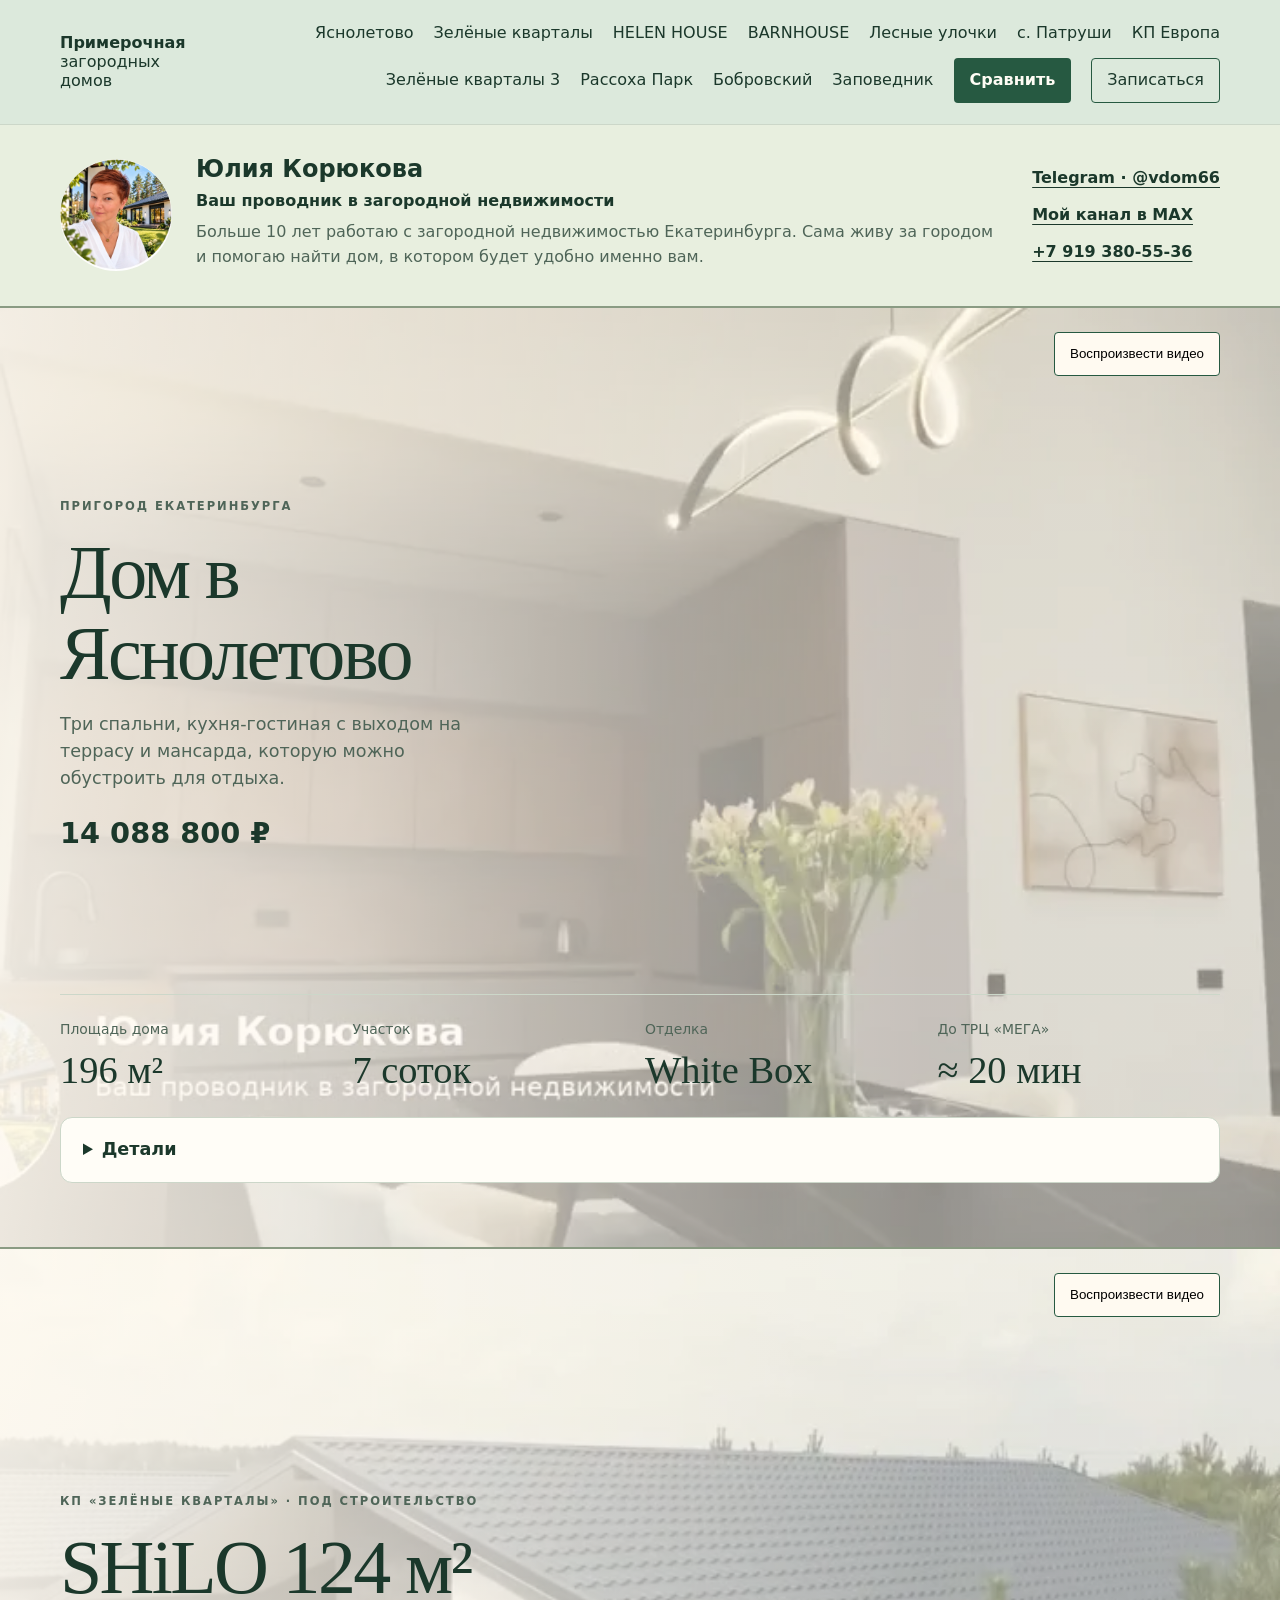
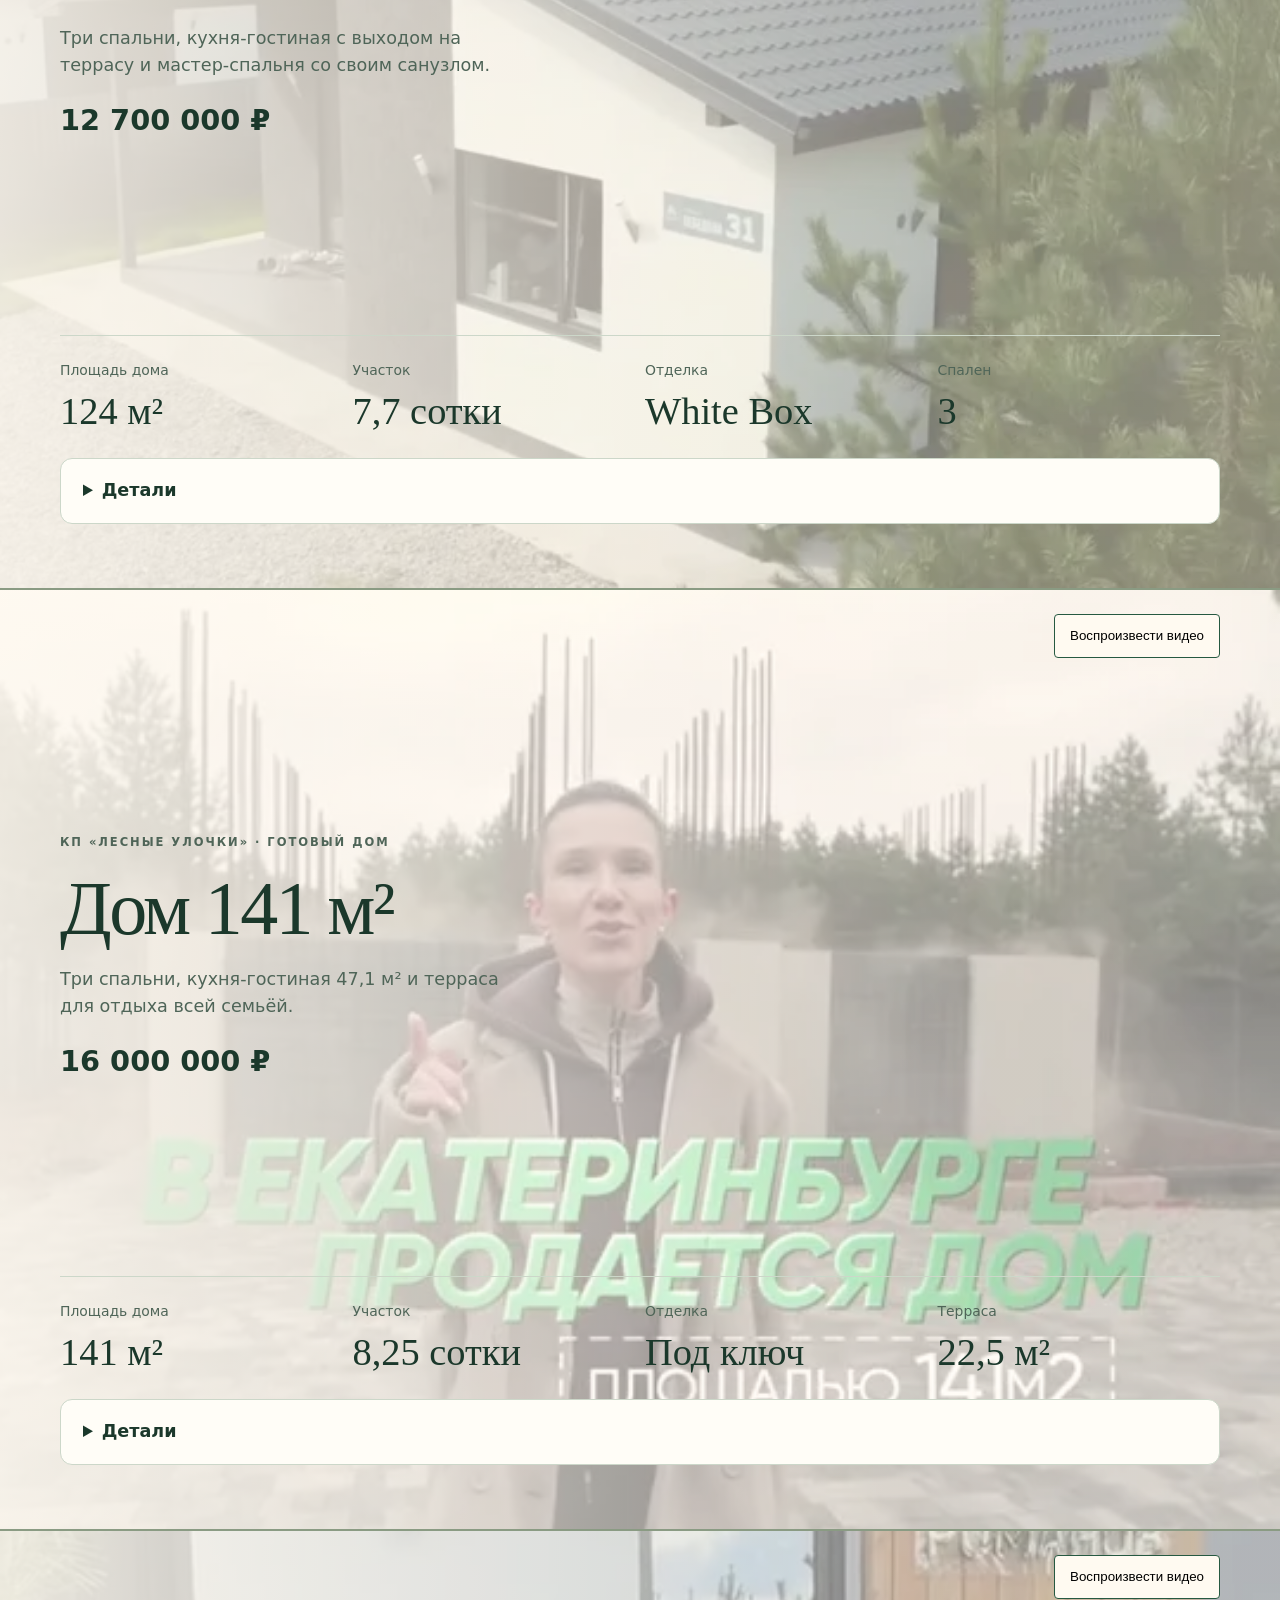
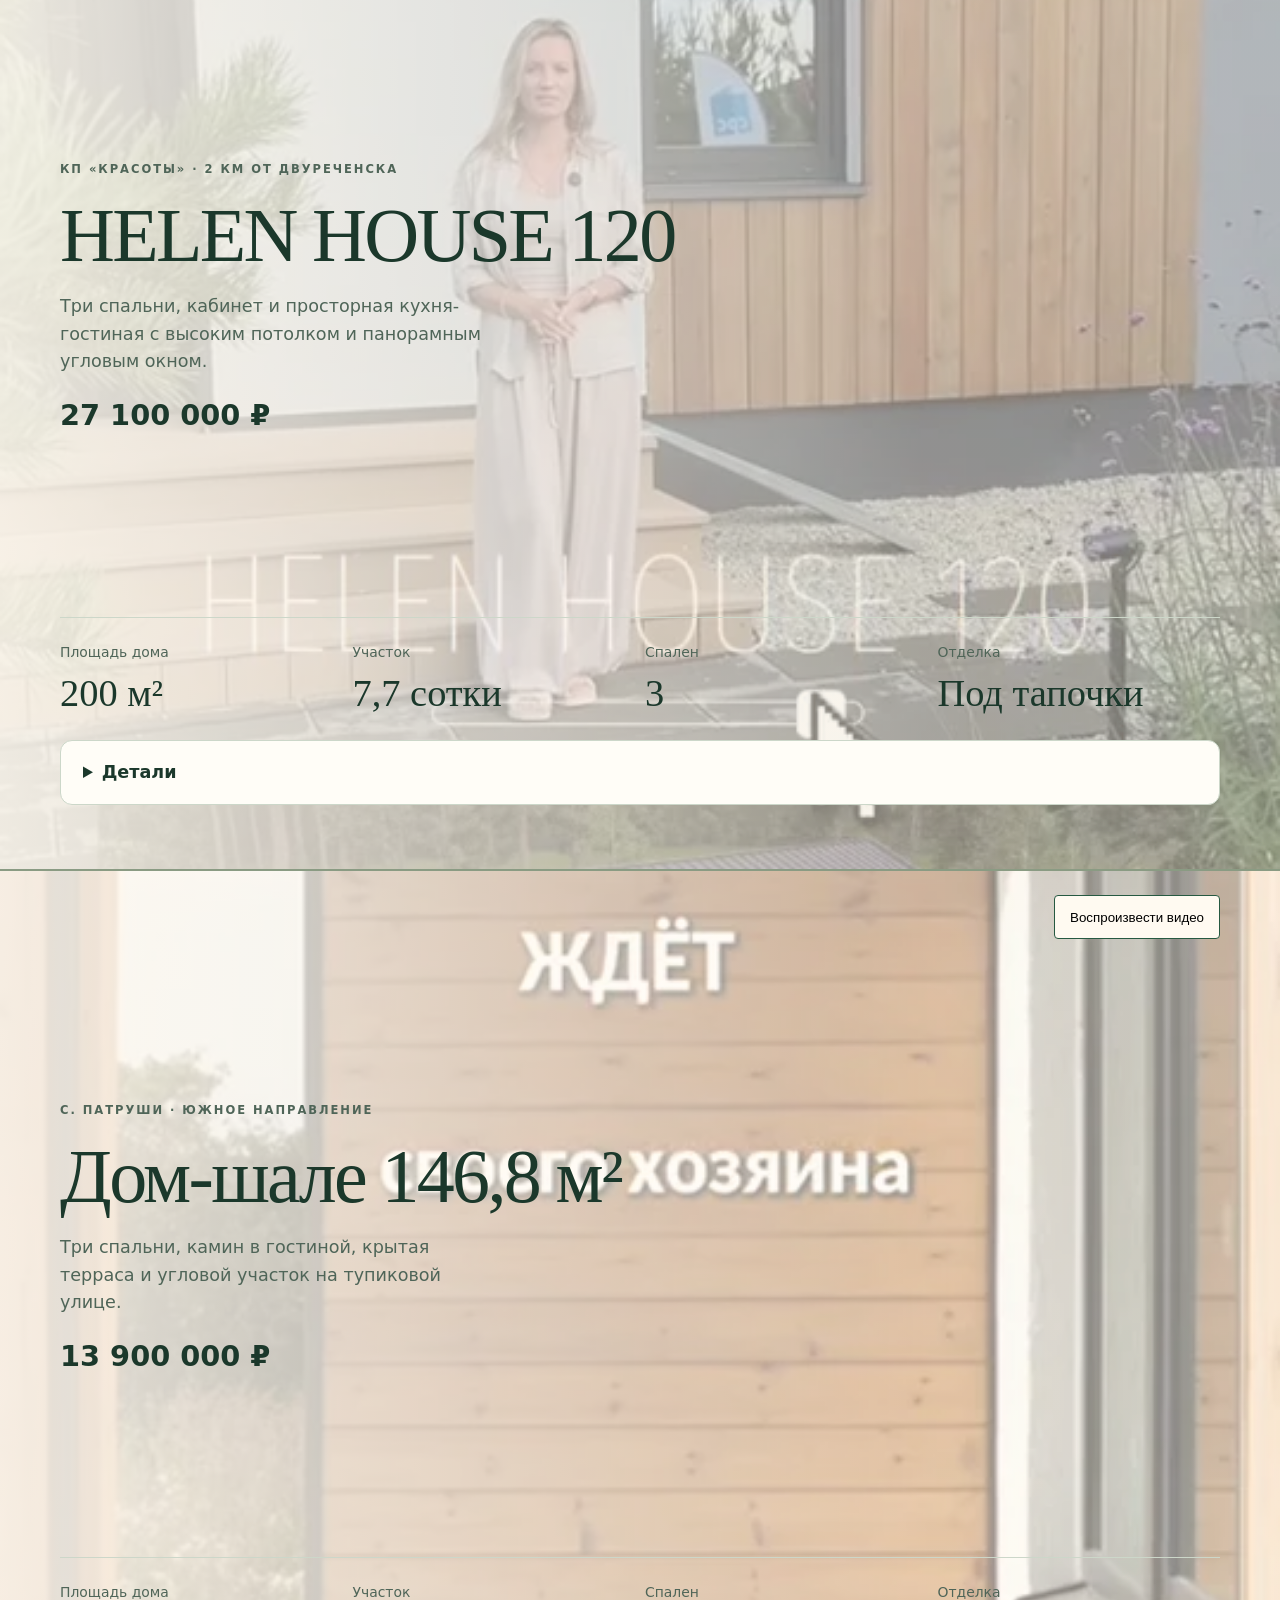
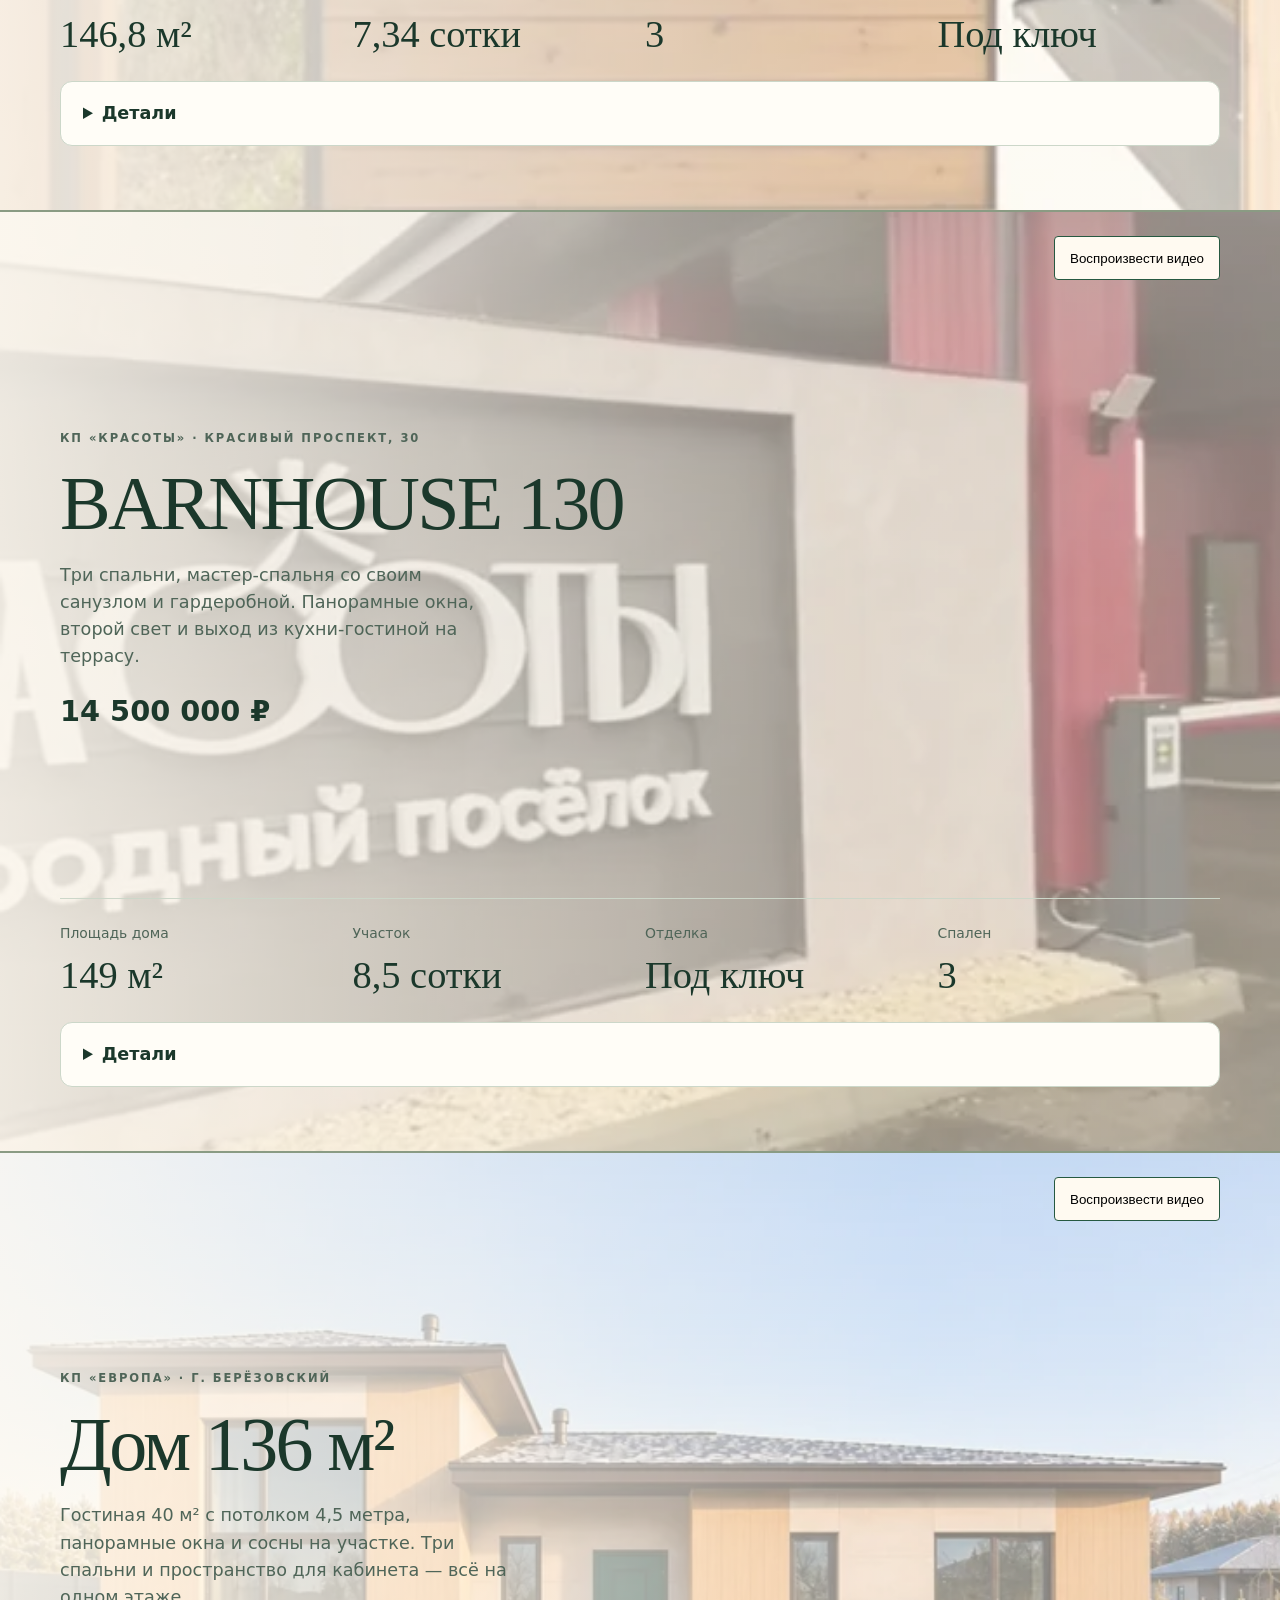
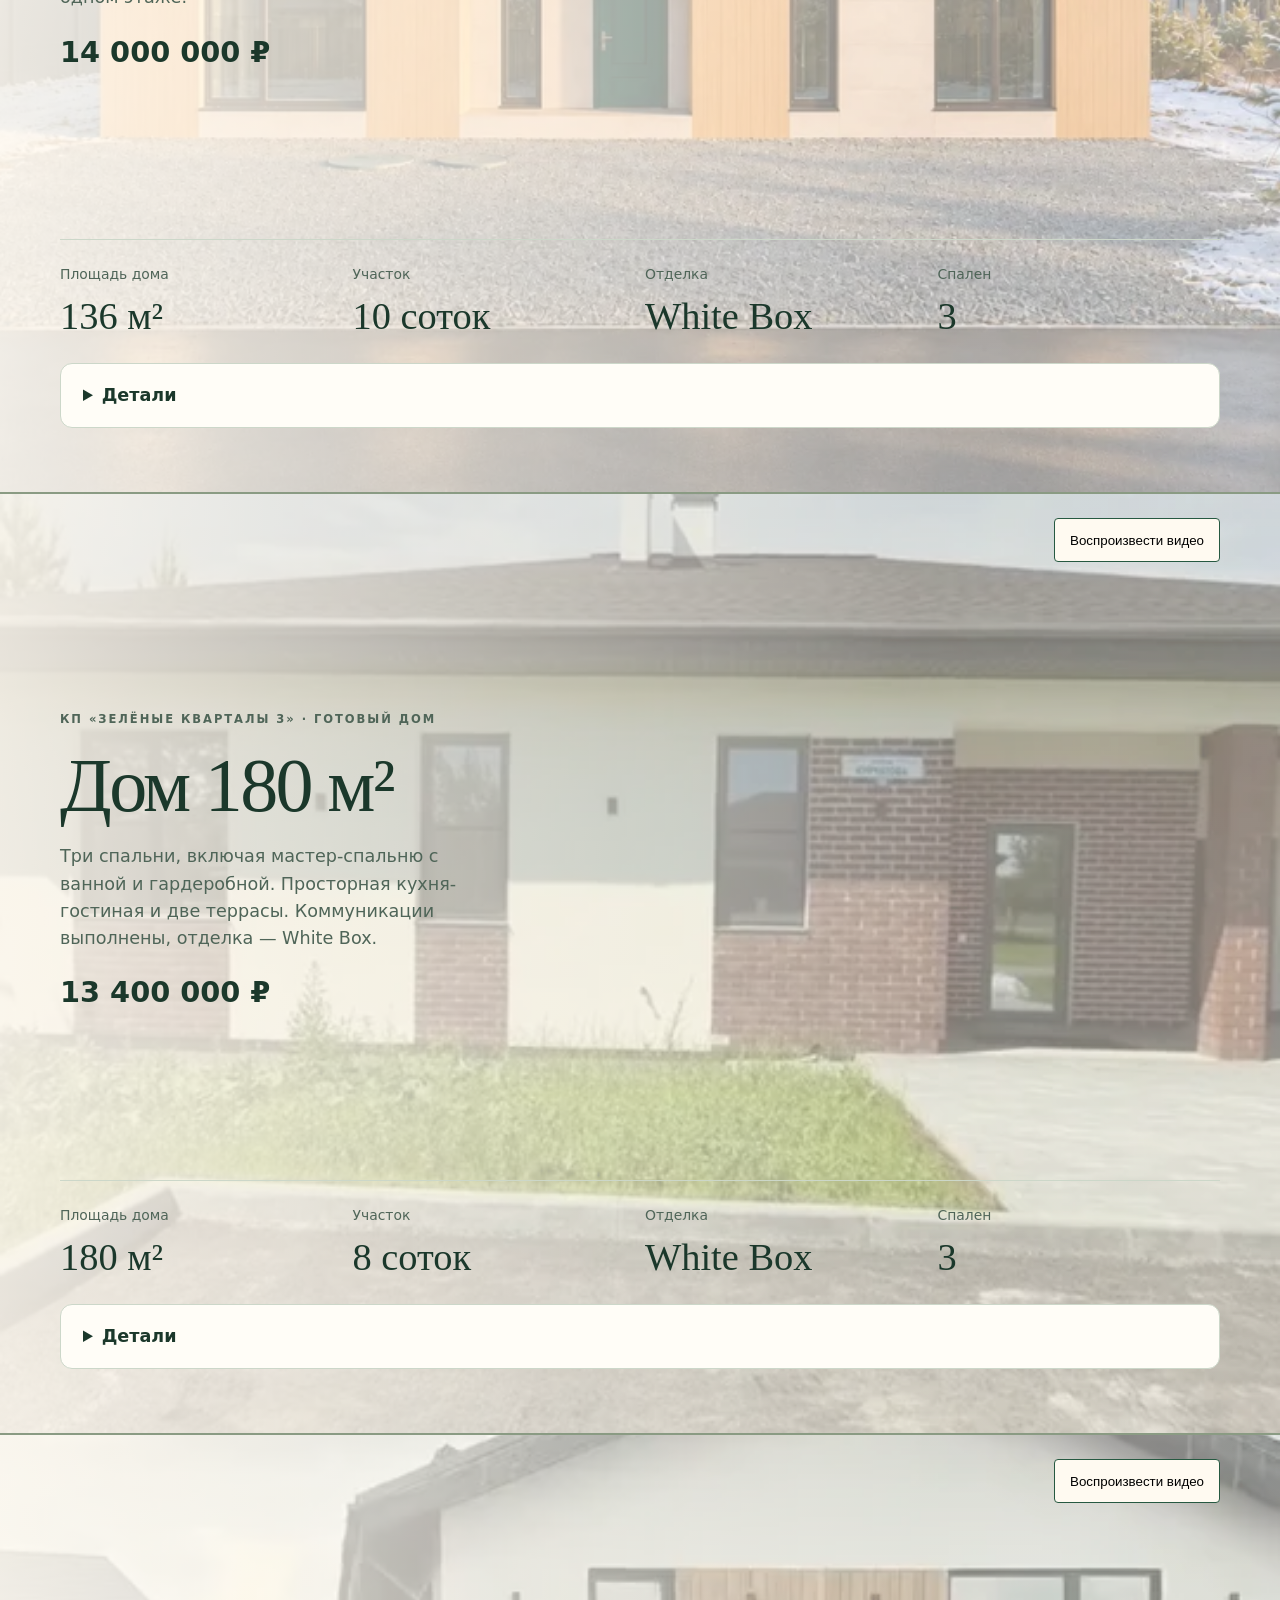
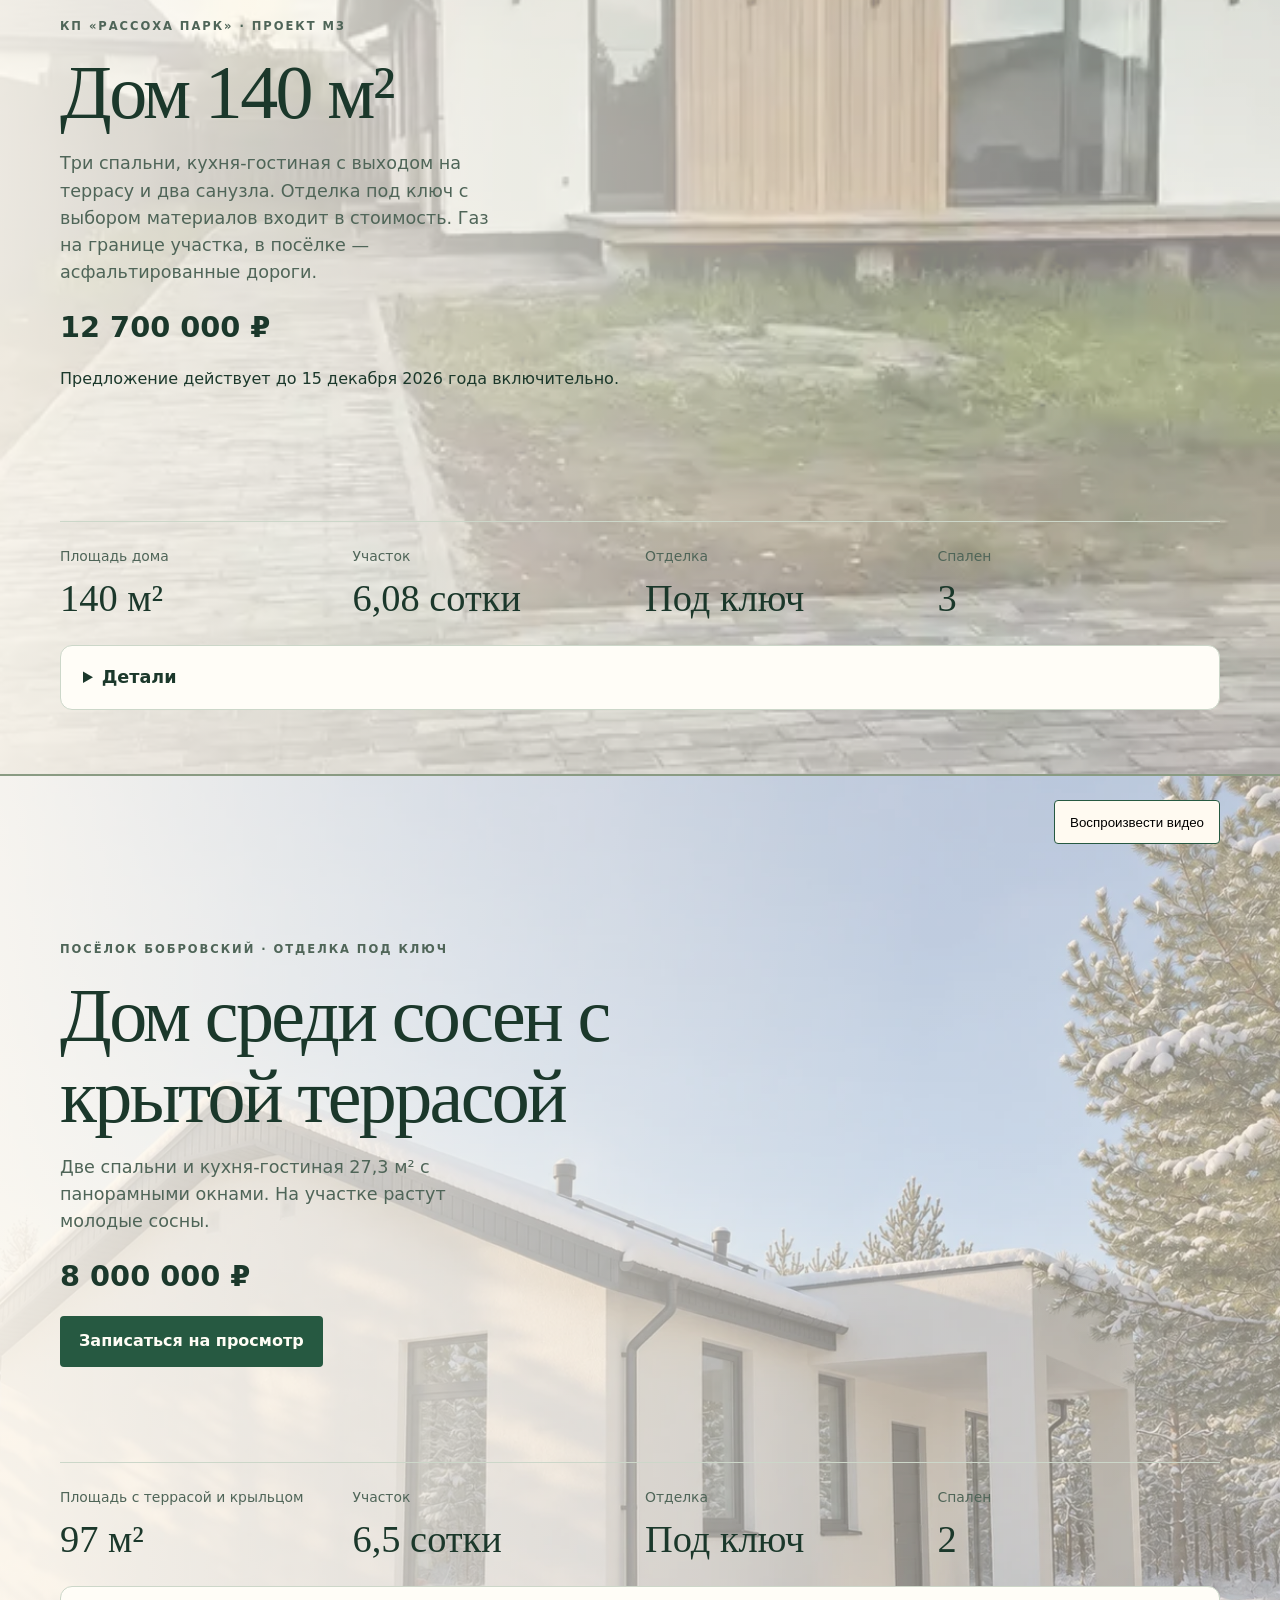
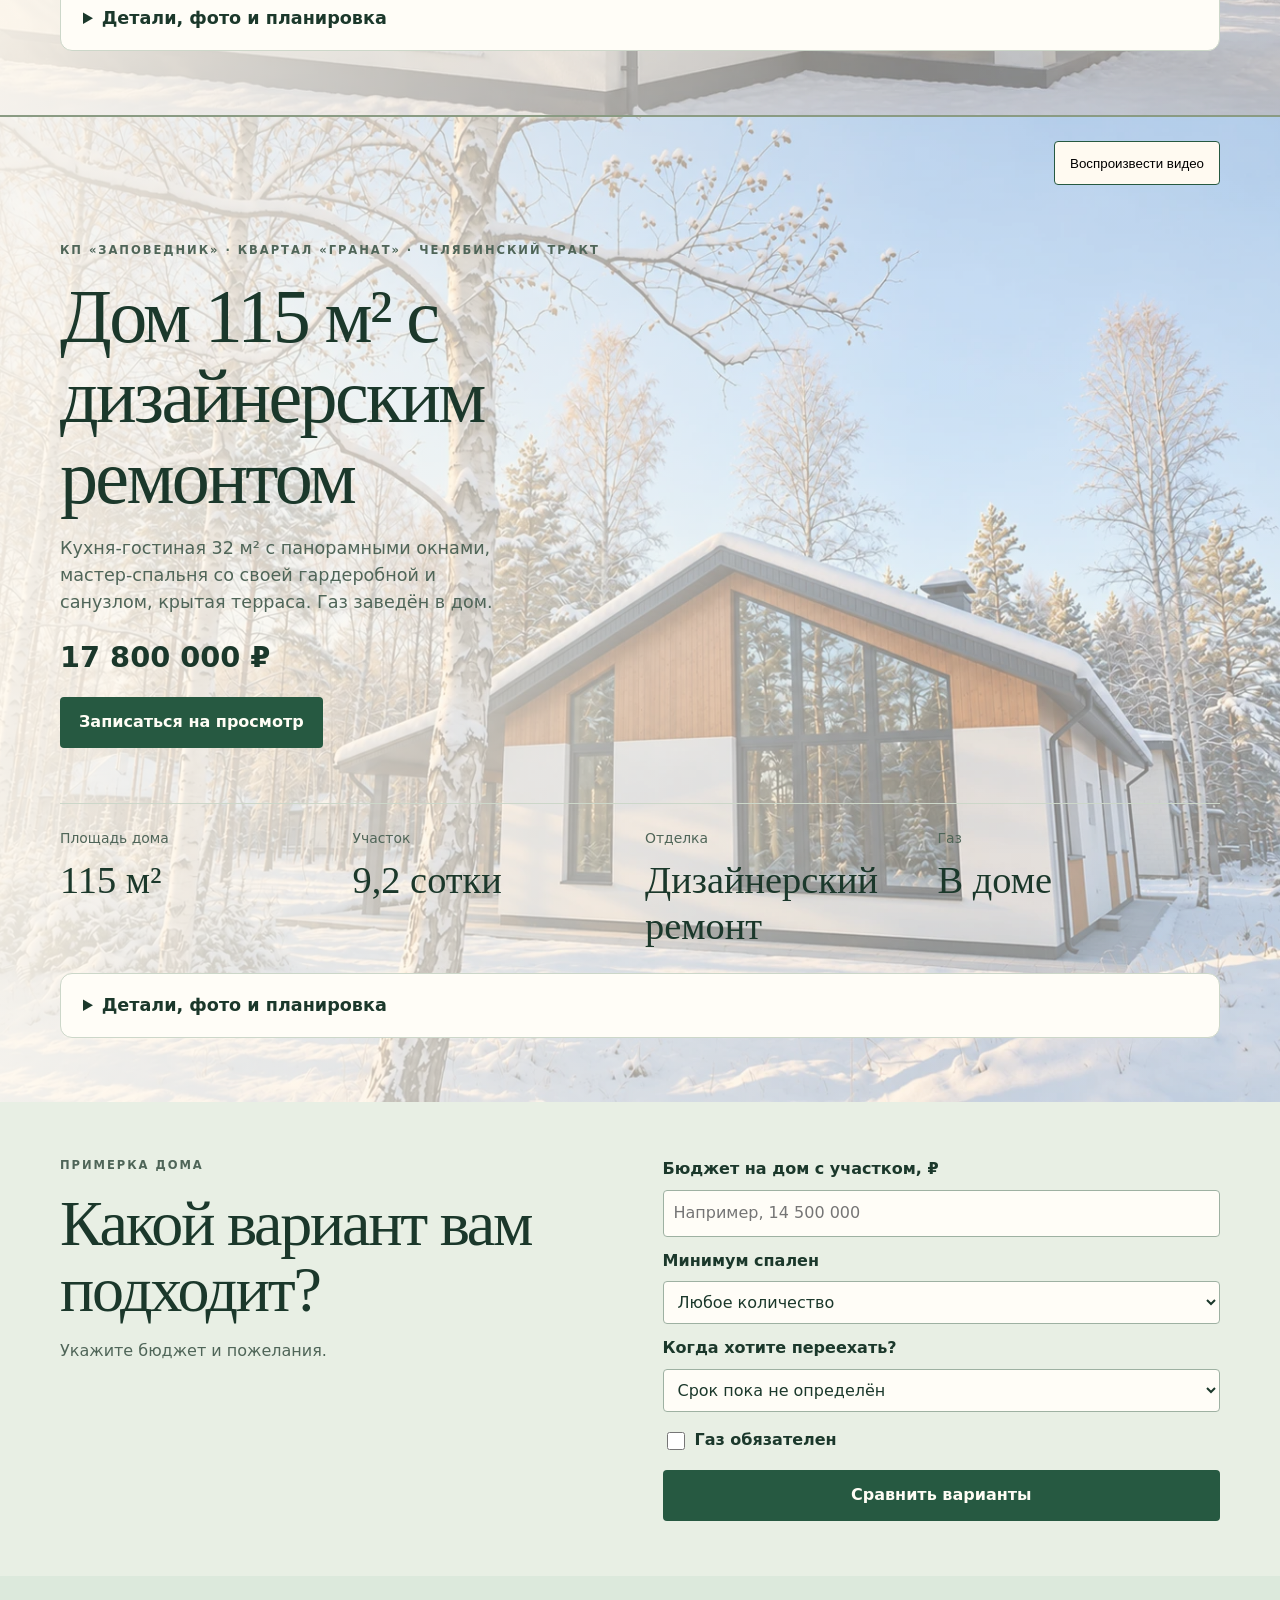
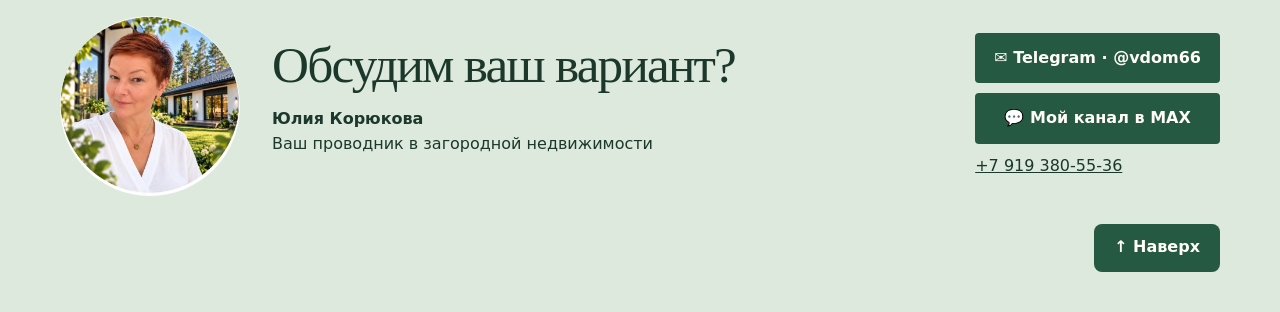
==== index.html @ 4da17479 "Add files via upload" ====
<!doctype html>
<html lang="ru"><head><meta charset="utf-8"><meta name="viewport" content="width=device-width, initial-scale=1"><title>Примерочная загородных домов — Екатеринбург</title><meta name="description" content="Готовые дома в Яснолетово и Лесных улочках, строительство SHiLO в Зелёных кварталах. Сравните варианты по вашим пожеланиям."><link rel="stylesheet" href="style.css?v=videofony"><script src="fit.js?v=rassoha" defer></script></head>
<body><header class="wrap" id="top"><a class="brand" href="#">Примерочная<br><span>загородных домов</span></a><nav aria-label="Разделы сайта"><a href="#title">Яснолетово</a><a href="#shilo">Зелёные кварталы</a><a href="#helen">HELEN HOUSE</a><a href="#barnhouse">BARNHOUSE</a><a href="#lesnye">Лесные улочки</a><a href="#polyana">с. Патруши</a><a href="#europa">КП Европа</a><a href="#green180">Зелёные кварталы 3</a><a href="#rassoha">Рассоха Парк</a><a href="#bobrovsky">Бобровский</a><a href="#granat">Заповедник</a><a class="button compare-link" href="#fit">Сравнить</a><a class="outline" href="#contact">Записаться</a></nav></header>
<main>
<div class="about-band"><section class="wrap about-yulia" aria-label="О Юлии Корюковой">
<img src="yulia-koryukova.webp" width="112" height="112" alt="Юлия Корюкова">
<div><h2>Юлия Корюкова</h2><p class="about-role">Ваш проводник в загородной недвижимости</p>
<p>Больше 10 лет работаю с загородной недвижимостью Екатеринбурга. Сама живу за городом и помогаю найти дом, в котором будет удобно именно вам.</p></div>
<div class="about-links"><a href="https://t.me/vdom66" target="_blank" rel="noopener">Telegram · @vdom66</a><a href="https://max.ru/se14350244_biz" target="_blank" rel="noopener">Мой канал в MAX</a><a href="tel:+79193805536">+7 919 380‑55‑36</a></div>
</section></div>
<section class="wrap property-card property-card-video" id="title">
<video class="property-background" id="title-background" muted loop playsinline preload="none" poster="title-video-poster.webp" data-src="tour.mp4" aria-hidden="true"></video>
<button type="button" class="outline property-video-toggle" aria-controls="title-background" hidden>Воспроизвести видео</button>
<div class="property-overview"><div class="property-copy">
<p class="eyebrow">Пригород Екатеринбурга</p><h1>Дом в<br>Яснолетово</h1>
<p class="lead">Три спальни, кухня-гостиная с выходом на террасу и мансарда, которую можно обустроить для отдыха.</p><p class="price">14 088 800 ₽</p>
</div></div>
<dl class="facts"><div><dt>Площадь дома</dt><dd>196 м²</dd></div><div><dt>Участок</dt><dd>7 соток</dd></div><div><dt>Отделка</dt><dd>White Box</dd></div><div><dt>До ТРЦ «МЕГА»</dt><dd>≈ 20 мин</dd></div></dl>
<details class="property-details"><summary>Детали</summary><div class="property-details-content">
<div class="intro"></div>
<figure><img src="house.webp" alt="Фасад дома с панорамными окнами и террасой"></figure>

<div class="village-copy"><p><strong>В этом доме хочется поднять глаза… и остаться.</strong></p>
<p><strong>Второй свет, панорамное остекление и ощущение простора,</strong> которое сложно передать фотографиями. Здесь гостиная становится сердцем дома — местом, где приятно собираться всей семьёй, встречать друзей и проводить вечера.</p>
<p><strong>Готовый дом в КП «Яснолетово» — направление Московского тракта,</strong> 20 минут до ТРЦ «МЕГА».</p>
<p>А ещё здесь есть <strong>мансарда 40 м².</strong> И это отдельная история!</p>
<p>Домашний кинотеатр? Игровая для детей? Мастерская или место для йоги? Представьте, что для любимого занятия у вас наконец появилась целая комната.</p>
<p><strong>Что ещё предусмотрено для вашей семьи:</strong><br>
<strong>196 м² — площадь дома,</strong> участок <strong>7 соток.</strong><br>
<strong>Дом готов в отделке White Box, под чистовую.</strong></p>
<p>В посёлке — охраняемая территория, асфальтированный подъезд, детская площадка и зоны отдыха.</p>
<p><strong>Стоимость — 14 088 800 ₽.</strong></p>
<p>Мне нравятся дома, в которых есть своя особенность. Здесь это сочетание <strong>света, объёма и пространства для увлечений.</strong></p></div><div class="village-media"><img class="village-image" src="village.webp" loading="lazy" alt="Детская площадка в коттеджном посёлке Яснолетово"></div><div class="section-heading"><p>На первом этаже три спальни, два санузла и котельная. На мансарде — отдельная комната 40 м².</p></div><a class="plan" href="plan.webp" target="_blank" rel="noopener"><img src="plan.webp" loading="lazy" alt="План первого этажа и мансарды с размерами помещений"><span>Открыть планировку ↗</span></a></div></details>
</section>
<section class="wrap property-card property-card-video" id="shilo">
<video class="property-background" id="shilo-background" muted loop playsinline preload="none" poster="shilo-video-poster.webp" data-src="shilo-tour.mp4" aria-hidden="true"></video>
<button type="button" class="outline property-video-toggle" aria-controls="shilo-background" hidden>Воспроизвести видео</button>
<div class="property-overview"><div class="property-copy">
<p class="eyebrow">КП «Зелёные кварталы» · Под строительство</p><h2>SHiLO 124 м²</h2>
<p class="lead">Три спальни, кухня-гостиная с выходом на террасу и мастер-спальня со своим санузлом.</p><p class="price" id="shilo-price">12 700 000 ₽</p>
</div></div>
<dl class="facts"><div><dt>Площадь дома</dt><dd>124 м²</dd></div><div><dt>Участок</dt><dd>7,7 сотки</dd></div><div><dt>Отделка</dt><dd>White Box</dd></div><div><dt>Спален</dt><dd>3</dd></div></dl>
<details class="property-details"><summary>Детали</summary><div class="property-details-content">
<div class="offer">
<div><p>Одноэтажный дом в комплектации White Box. Три спальни, включая мастер-спальню со своим санузлом, кухня-гостиная 36,3 м² и терраса 18 м².</p>
<p id="promo-status"><s>13 800 000 ₽</s> · Выгода <strong>1 100 000 ₽</strong> до 31 декабря 2026 года.</p>
<p>Расчёт за дом с участком 7,7 сотки. Участки по ул. Тимирязева, 9, 11, 13, 14, 15 и 16. Средняя стоимость участка — 3 300 000 ₽.</p>
<a class="button" href="https://t.me/vdom66?text=Здравствуйте%2C%20Юлия!%20Хочу%20уточнить%20условия%20строительства%20SHiLO%20124.">Уточнить условия в Telegram ↗</a>
</div><figure><img src="front.webp" loading="lazy" alt="Фасад дома SHiLO 124 с крытым крыльцом"></figure>
</div>
<div class="offer details">
<div id="promo-terms"><h3>Как воспользоваться акцией</h3><ol>
<li>До 31 декабря заключите основной договор и внесите первый транш. Землю оформляют на покупателя при сделке.</li>
<li>Если сделка планируется на следующий год, можно до 31 декабря заключить авансовый договор и внести 1 500 000 ₽. Аванс фиксирует стоимость строительства и позволяет закупить материалы.</li>
</ol><p>При авансе цена участка подлежит уточнению на дату сделки. При изменении цены земли итоговая стоимость дома с участком может измениться.</p><p>Цены указаны на момент публикации.</p></div>
<a class="plan" href="layout.webp" target="_blank" rel="noopener"><img src="layout.webp" loading="lazy" alt="План SHiLO 124 с тремя спальнями, двумя санузлами и террасой"><span>Открыть планировку SHiLO ↗</span></a>
</div>
<h3>Фасад и интерьер</h3>
<div class="gallery">
<a href="terrace.webp" target="_blank" rel="noopener"><img src="terrace.webp" loading="lazy" alt="Фасад со стороны террасы"></a>
<a href="terrace-detail.webp" target="_blank" rel="noopener"><img src="terrace-detail.webp" loading="lazy" alt="Терраса и выход из кухни-гостиной"></a>
<a href="side.webp" target="_blank" rel="noopener"><img src="side.webp" loading="lazy" alt="Боковой фасад с высокими окнами"></a>
<a href="interior.webp" target="_blank" rel="noopener"><img src="interior.webp" loading="lazy" alt="Кухня-гостиная с чистовой отделкой и мебелью"></a>
</div>
</div></details>
</section>
<section class="wrap property-card property-card-video" id="lesnye">
<video class="property-background" id="lesnye-background" muted loop playsinline preload="none" poster="lesnye-video-poster.webp" data-src="lesnye-tour.mp4" aria-hidden="true"></video>
<button type="button" class="outline property-video-toggle" aria-controls="lesnye-background" hidden>Воспроизвести видео</button>
<div class="property-overview"><div class="property-copy">
<p class="eyebrow">КП «Лесные улочки» · Готовый дом</p><h2>Дом 141 м²</h2>
<p class="lead">Три спальни, кухня-гостиная 47,1 м² и терраса для отдыха всей семьёй.</p><p class="price">16 000 000 ₽</p>
</div></div>
<dl class="facts"><div><dt>Площадь дома</dt><dd>141 м²</dd></div><div><dt>Участок</dt><dd>8,25 сотки</dd></div><div><dt>Отделка</dt><dd>Под ключ</dd></div><div><dt>Терраса</dt><dd>22,5 м²</dd></div></dl>
<details class="property-details"><summary>Детали</summary><div class="property-details-content">
<div class="offer">
<div>
<p>Участок — 8,25 сотки. Три спальни, включая мастер-спальню со своим санузлом. Кухня-гостиная 47,1 м² с выходом на террасу 22,5 м².</p>
<p>Отделка под ключ входит в стоимость. Окончательная цена. Оплата наличными или в ипотеку.</p>
<div id="lesnye-offer"><p>При сделке до 30 ноября 2026 года ремонт планируем завершить до 15 декабря. Можно запланировать переезд к Новому году.</p>
</div>
<p><a class="button" href="https://t.me/vdom66?text=Здравствуйте%2C%20Юлия!%20Хочу%20посмотреть%20дом%20в%20Лесных%20улочках.">Записаться на просмотр ↗</a></p></div>
<figure><img src="lesnye-front.webp" loading="lazy" alt="Главный фасад дома в Лесных улочках"></figure>
</div>
<div class="offer details">
<a class="plan" href="lesnye-plan.webp" target="_blank" rel="noopener"><img src="lesnye-plan.webp" loading="lazy" alt="Планировка с тремя спальнями, двумя санузлами, кухней-гостиной и террасой"><span>Открыть планировку ↗</span></a>
<div class="lesnye-video"><h3>Видеообзор дома</h3></div>
</div>
<h3>Терраса и фасад</h3>
<div class="gallery">
<a href="lesnye-terrace.webp" target="_blank" rel="noopener"><img src="lesnye-terrace.webp" loading="lazy" alt="Панорамное остекление со стороны террасы"></a>
<a href="lesnye-side.webp" target="_blank" rel="noopener"><img src="lesnye-side.webp" loading="lazy" alt="Вид на террасу и боковой фасад"></a>
</div>
</div></details>
</section>
<section class="wrap property-card property-card-video" id="helen">
<video class="property-background" id="helen-background" muted loop playsinline preload="none" poster="helen-video-poster.webp" data-src="helen-tour.mp4" aria-hidden="true"></video>
<button type="button" class="outline property-video-toggle" aria-controls="helen-background" hidden>Воспроизвести видео</button>
<div class="property-overview"><div class="property-copy">
<p class="eyebrow">КП «КраСоты» · 2 км от Двуреченска</p><h2>HELEN HOUSE 120</h2>
<p class="lead">Три спальни, кабинет и просторная кухня-гостиная с высоким потолком и панорамным угловым окном.</p><p class="price">27 100 000 ₽</p>
</div></div>
<dl class="facts"><div><dt>Площадь дома</dt><dd>200 м²</dd></div><div><dt>Участок</dt><dd>7,7 сотки</dd></div><div><dt>Спален</dt><dd>3</dd></div><div><dt>Отделка</dt><dd>Под тапочки</dd></div></dl>
<details class="property-details"><summary>Детали</summary><div class="property-details-content">
<div class="offer">
<div>
<p class="lead">Высокий потолок, свет из мансардных окон и панорамное угловое остекление. Дом, в котором архитектуру дополняют продуманная инженерия и благоустроенный участок.</p>
<p>Отделка «под тапочки». Одноэтажный дом площадью 200 м² на участке 7,7 сотки. Три спальни, кабинет, два санузла и просторная кухня-гостиная с кладовой. Терраса — 80 м².</p>

<a class="button" href="https://t.me/vdom66?text=Здравствуйте%2C%20Юлия!%20Интересует%20HELEN%20HOUSE%20120%20в%20КП%20КраСоты.">Записаться на просмотр</a></div>
<div class="helen-video"><h3>Видеообзор дома</h3></div>
</div>
<div class="helen-photos"><a href="helen-terrace.webp" target="_blank" rel="noopener"><img src="helen-terrace.webp" loading="lazy" alt="Терраса со стеклянным навесом"></a><a href="helen-living.webp" target="_blank" rel="noopener"><img src="helen-living.webp" loading="lazy" alt="Гостиная с высоким потолком"></a><a href="helen-dining.webp" target="_blank" rel="noopener"><img src="helen-dining.webp" loading="lazy" alt="Обеденная зона у углового окна"></a><a href="helen-kitchen.webp" target="_blank" rel="noopener"><img src="helen-kitchen.webp" loading="lazy" alt="Кухня с мансардными окнами"></a><a href="helen-engineering.webp" target="_blank" rel="noopener"><img src="helen-engineering.webp" loading="lazy" alt="Инженерное оборудование"></a><a href="helen-smart.webp" target="_blank" rel="noopener"><img src="helen-smart.webp" loading="lazy" alt="Управление микроклиматом"></a></div>
<details class="helen-details"><summary>10 деталей, которые стоит увидеть поближе</summary>
<div class="helen-features"><div><h3>Панорамное угловое окно</h3><p>Открывает вид на природу и наполняет кухню-гостиную естественным светом.</p></div><div><h3>Мансардные окна</h3><p>Дополнительный свет сверху подчёркивает высокий потолок кухни-гостиной.</p></div><div><h3>Вентиляция TURKOV</h3><p>Система постоянного воздухообмена помогает поддерживать свежий воздух в доме.</p></div><div><h3>Система «Умный дом»</h3><p>Управление температурой и микроклиматом.</p></div><div><h3>Терраса со стеклянным навесом</h3><p>Навес из закалённого стекла пропускает естественный свет.</p></div><div><h3>Потолок из натуральной лиственницы</h3><p>Тёплая фактура дерева в интерьере кухни-гостиной.</p></div><div><h3>Гараж-навес с местом для хранения</h3><p>Предусмотрена возможность организовать хозяйственный блок.</p></div><div><h3>Входная дверь ХАСКИ</h3><p>Дверь от «Стальной линии» с усиленной теплоизоляцией.</p></div><div><h3>Ландшафтный дизайн</h3><p>Благоустройство участка сочетается с архитектурой дома.</p></div><div><h3>Собственная воркаут-зона</h3><p>Место для тренировок на свежем воздухе.</p></div></div>
</details>
</div></details>
</section>
<section class="wrap property-card property-card-video" id="polyana">
<video class="property-background" id="polyana-background" muted loop playsinline preload="none" poster="polyana-video-poster.webp" data-src="polyana-tour.mp4" aria-hidden="true"></video>
<button type="button" class="outline property-video-toggle" aria-controls="polyana-background" hidden>Воспроизвести видео</button>
<div class="property-overview"><div class="property-copy">
<p class="eyebrow">с. Патруши · Южное направление</p><h2>Дом-шале 146,8 м²</h2>
<p class="lead">Три спальни, камин в гостиной, крытая терраса и угловой участок на тупиковой улице.</p><p class="price">13 900 000 ₽</p>
</div></div>
<dl class="facts"><div><dt>Площадь дома</dt><dd>146,8 м²</dd></div><div><dt>Участок</dt><dd>7,34 сотки</dd></div><div><dt>Спален</dt><dd>3</dd></div><div><dt>Отделка</dt><dd>Под ключ</dd></div></dl>
<details class="property-details"><summary>Детали</summary><div class="property-details-content">
<div class="offer polyana-intro">
<div>
<p class="lead">Камин в гостиной, крытая терраса и угловой участок на тупиковой улице.</p>
<p>Село Патруши, Сысертский муниципальный округ. Южное направление, 10 км от границы Екатеринбурга. Подъезд по Челябинскому или Арамильскому тракту.</p>
<p>Отделка под ключ. Три спальни, кухня-гостиная, два санузла и котельная. Участок ИЖС — 7,34 сотки. Есть возможность второго въезда и размещения дополнительных построек.</p>

<a class="button" href="https://t.me/vdom66?text=Здравствуйте%2C%20Юлия!%20Интересует%20дом%20в%20Патрушах.">Записаться на просмотр</a></div>
<div class="polyana-video"></div>
</div>
<div class="polyana-media">
<a href="polyana-front.webp" target="_blank" rel="noopener"><img src="polyana-front.webp" loading="lazy" alt="Фасад дома в стиле шале в селе Патруши"></a>
<a class="plan" href="polyana-plan.webp" target="_blank" rel="noopener"><img src="polyana-plan.webp" loading="lazy" alt="Планировка с тремя спальнями, двумя санузлами и террасами"><span>Открыть планировку</span></a>
</div>
<details class="polyana-details"><summary>О доме и коммуникациях</summary>
<div class="helen-features">
<div><h3>Камин и инженерия</h3><p>Каминная топка «Альфа 700 RB» от «Экокамин», два стекла, чёрный шамот. Выполнены инженерные системы и обустроена котельная.</p><p>Электричество — 15 кВт, 380 В. Индивидуальная скважина, бетонный септик СК «Урал».</p></div>
<div><h3>Материалы и конструкция</h3><p>Свайно-ростверковый фундамент, дополнительные бетонные опоры плиты, стальная арматура и полусухая стяжка.</p><p>Стены из твинблока 300 мм с утеплением минеральной ватой 100 мм. Штукатурка «короед», окраска и отделка планкеном.</p><p>Кровля из металлочерепицы, утепление минеральной ватой 200 мм. Огнебиозащита пиломатериалов, водостоки и отмостка. Крытая терраса и крыльцо с отделкой планкеном.</p></div>

<div><h3>Инфраструктура</h3><p>В шаговой доступности — торговый центр с сетевым магазином, школа, детские сады, пункты выдачи, банкоматы и автобусная остановка. Рядом Арамиль и Бородулино.</p></div>
</div></details>
</div></details>
</section>
<section class="wrap property-card property-card-video" id="barnhouse">
<video class="property-background" id="barnhouse-background" muted loop playsinline preload="none" poster="barnhouse-video-poster.webp" data-src="barn-tour.mp4" aria-hidden="true"></video>
<button type="button" class="outline property-video-toggle" aria-controls="barnhouse-background" hidden>Воспроизвести видео</button>
<div class="property-overview"><div class="property-copy">
<p class="eyebrow">КП «КраСоты» · Красивый проспект, 30</p><h2>BARNHOUSE 130</h2>
<p class="lead">Три спальни, мастер-спальня со своим санузлом и гардеробной. Панорамные окна, второй свет и выход из кухни-гостиной на террасу.</p>
<p class="price">14 500 000 ₽</p></div>
</div>
<dl class="facts"><div><dt>Площадь дома</dt><dd>149 м²</dd></div><div><dt>Участок</dt><dd>8,5 сотки</dd></div><div><dt>Отделка</dt><dd>Под ключ</dd></div><div><dt>Спален</dt><dd>3</dd></div></dl>
<details class="property-details"><summary>Детали</summary><div class="property-details-content">
<p>Готовый дом в КП «КраСоты», Красивый проспект, 30. Кухня-гостиная с панорамным остеклением и вторым светом выходит на террасу. Три спальни, включая мастер-спальню с собственным санузлом и гардеробной.</p>
<p>Мне нравится, что из кухни-гостиной можно сразу выйти на террасу. Когда обедаешь на улице, всё равно раза три возвращаешься на кухню. То за солью, то за ножом, то за солью, за которой уже ходила 🙂</p>
<div class="gallery barn-gallery"><a href="barn-front.webp" target="_blank" rel="noopener"><img src="barn-front.webp" loading="lazy" alt="Фасад BARNHOUSE 130"></a><a href="barn-side.webp" target="_blank" rel="noopener"><img src="barn-side.webp" loading="lazy" alt="Дом и навес для автомобиля"></a><a href="barn-carport.webp" target="_blank" rel="noopener"><img src="barn-carport.webp" loading="lazy" alt="Навес для автомобиля"></a><a href="barn-back.webp" target="_blank" rel="noopener"><img src="barn-back.webp" loading="lazy" alt="Вид на дом с участка"></a></div>
<a class="plan" href="barn-plan.webp" target="_blank" rel="noopener"><img src="barn-plan.webp" loading="lazy" alt="Планировка BARNHOUSE 130"><span>Открыть планировку</span></a>
<p>Если захотите посмотреть дом вживую, напишите мне «Красоты». Договоримся, когда съездить, и пройдёмся по дому в вашем темпе. Хоть дважды по одному маршруту, если с первого раза не решили, кому какая спальня.</p>
<a class="button" href="https://t.me/vdom66?text=Красоты.%20Интересует%20BARNHOUSE%20130%2C%20149%20м²%2C%20Красивый%20проспект%2030.">Записаться на просмотр</a>
</div></details></section>
<section class="wrap property-card property-card-video" id="europa">
<video class="property-background" id="europa-background" muted loop playsinline preload="none" poster="europa-video-poster.webp" data-src="europa-tour.mp4" aria-hidden="true"></video>
<button type="button" class="outline property-video-toggle" aria-controls="europa-background" hidden>Воспроизвести видео</button>
<div class="property-overview"><div class="property-copy">
<p class="eyebrow">КП «Европа» · г. Берёзовский</p><h2>Дом 136 м²</h2>
<p class="lead">Гостиная 40 м² с потолком 4,5 метра, панорамные окна и сосны на участке. Три спальни и пространство для кабинета — всё на одном этаже.</p>
<p class="price">14 000 000 ₽</p></div>
</div>
<dl class="facts"><div><dt>Площадь дома</dt><dd>136 м²</dd></div><div><dt>Участок</dt><dd>10 соток</dd></div><div><dt>Отделка</dt><dd>White Box</dd></div><div><dt>Спален</dt><dd>3</dd></div></dl>
<details class="property-details"><summary>Детали</summary><div class="property-details-content">
<h3>Пространство и свет</h3><p>Главная архитектурная особенность — гостиная 40 м² с потолком высотой 4,5 метра. Панорамное остекление подчёркивает объём комнаты и открывает вид на участок с соснами.</p>
<h3>Всё на одном уровне</h3><p>В одноэтажном доме предусмотрены три спальни, два санузла, отдельный кабинет или гардеробная и хозяйственные помещения.</p>
<h3>Интерьер под ваш вкус</h3><p>Отделка White Box позволяет самостоятельно выбрать материалы и создать свой интерьер. Современная архитектура, высокие окна и сочетание материалов фасада задают основу для будущего оформления.</p>
<h3>Участок и посёлок</h3><p>На участке 10 соток растут сосны. Можно продумать ландшафт, сохранив природный характер места. В КП «Европа» — ухоженная территория, прогулочные пространства, игровые зоны и детские площадки для семейного отдыха.</p>
<a class="button" href="https://t.me/vdom66?text=Здравствуйте%2C%20Юлия!%20Интересует%20дом%20136%20м²%20в%20КП%20Европа%20за%2014%20млн%20рублей.">Записаться на просмотр</a>
</div></details></section>
<section class="wrap property-card property-card-video" id="green180">
<video class="property-background" id="green180-background" muted loop playsinline preload="none" poster="green180-video-poster.webp" data-src="green180-tour.mp4" aria-hidden="true"></video>
<button type="button" class="outline property-video-toggle" aria-controls="green180-background" hidden>Воспроизвести видео</button>
<div class="property-overview"><div class="property-copy"><p class="eyebrow">КП «Зелёные кварталы 3» · Готовый дом</p><h2>Дом 180 м²</h2><p class="lead">Три спальни, включая мастер-спальню с ванной и гардеробной. Просторная кухня-гостиная и две террасы. Коммуникации выполнены, отделка — White Box.</p><p class="price">13 400 000 ₽</p></div>
</div>
<dl class="facts"><div><dt>Площадь дома</dt><dd>180 м²</dd></div><div><dt>Участок</dt><dd>8 соток</dd></div><div><dt>Отделка</dt><dd>White Box</dd></div><div><dt>Спален</dt><dd>3</dd></div></dl>
<details class="property-details"><summary>Детали</summary><div class="property-details-content">
<a class="plan" href="green180-front.webp" target="_blank" rel="noopener"><img src="green180-front.webp" loading="lazy" alt="Дом 180 м² в КП Зелёные кварталы 3"></a>
<h3>Планировка</h3><p>Две спальни и мастер-спальня с собственной ванной комнатой и гардеробной. Кухня-гостиная — около 45 м², прихожая с местом для хранения, отдельная котельная и две большие террасы.</p>
<a class="plan" href="green180-plan.webp" target="_blank" rel="noopener"><img src="green180-plan.webp" loading="lazy" alt="Планировка дома 180 м²"><span>Открыть планировку</span></a>
<h3>Коммуникации под ключ</h3><ul><li>Электроразводка кабелем ГОСТ, электрокотёл Protherm и тёплый пол.</li><li>Скважина, разводка холодной и горячей воды, водонагреватель 80 л.</li><li>Вентиляция кухни, котельной и санузлов.</li><li>Септик и отмостка.</li></ul>
<h3>Входит в стоимость</h3><p>Дом с отделкой White Box, участок 8 соток, парковка на два автомобиля и дизайн-проект.</p>
<h3>Инфраструктура</h3><p>Дороги, электричество и водоснабжение готовы. У КПП — остановка автобуса № 120 «Екатеринбург — Косулино», от КПП ходит школьный автобус. Рядом школы, детские сады, магазины и развлекательные комплексы.</p>
<a class="button" href="https://t.me/vdom66?text=Здравствуйте%2C%20Юлия!%20Интересует%20дом%20180%20м²%20в%20Зелёных%20кварталах%203%20за%2013%2C4%20млн%20рублей.">Записаться на просмотр</a>
</div></details></section>
<section class="wrap property-card property-card-video" id="rassoha">
<video class="property-background" id="rassoha-background" muted loop playsinline preload="none" poster="rassoha-video-poster.webp" data-src="rassoha-tour.mp4" aria-hidden="true"></video>
<button type="button" class="outline property-video-toggle" aria-controls="rassoha-background" hidden>Воспроизвести видео</button>
<div class="property-overview"><div class="property-copy"><p class="eyebrow">КП «Рассоха Парк» · Проект М3</p><h2>Дом 140 м²</h2><p class="lead">Три спальни, кухня-гостиная с выходом на террасу и два санузла. Отделка под ключ с выбором материалов входит в стоимость. Газ на границе участка, в посёлке — асфальтированные дороги.</p><p class="price" id="rassoha-price">12 700 000 ₽</p><p id="rassoha-offer">Предложение действует до 15 декабря 2026 года включительно.</p></div>
</div>
<dl class="facts"><div><dt>Площадь дома</dt><dd>140 м²</dd></div><div><dt>Участок</dt><dd>6,08 сотки</dd></div><div><dt>Отделка</dt><dd>Под ключ</dd></div><div><dt>Спален</dt><dd>3</dd></div></dl>
<details class="property-details"><summary>Детали</summary><div class="property-details-content">
<h3>Ремонт с выбором материалов</h3><p>В стоимость дома и земельного участка входит отделка под ключ: керамогранит на полу, обои, межкомнатные двери и плинтусы. Покупатель может выбрать цвет обоев, керамогранит и двери из предложенных вариантов. Срок завершения отделки согласовывается при покупке.</p>
<h3>Планировка</h3><p>Три спальни, включая мастер-спальню, гардеробная, два санузла и отдельная котельная. Кухня-гостиная с выходом на большую террасу, панорамные окна.</p>
<a class="plan" href="rassoha-offer.webp" target="_blank" rel="noopener"><img src="rassoha-offer.webp" loading="lazy" alt="Дом М3 в Рассоха Парк: предложение и планировка"><span>Открыть предложение и планировку</span></a>
<h3>О посёлке</h3><p>Газ проходит по границе участка. В КП «Рассоха Парк» — асфальтированные дороги и охраняемая территория, детская площадка и зоны отдыха.</p>
<a class="button" href="https://t.me/vdom66?text=Здравствуйте%2C%20Юлия!%20Интересует%20дом%20М3%20140%20м²%20в%20Рассоха%20Парк.">Записаться на просмотр</a>
</div></details></section>
<section class="wrap property-card property-card-video" id="bobrovsky">
<video class="property-background" id="bobrovsky-background" muted loop playsinline preload="none" poster="fasad.webp" data-src="video.mp4" aria-hidden="true"></video>
<button type="button" class="outline property-video-toggle" aria-controls="bobrovsky-background" hidden>Воспроизвести видео</button>
<div class="property-overview">
<div class="property-copy"><p class="eyebrow">Посёлок Бобровский · Отделка под ключ</p><h2>Дом среди сосен с крытой террасой</h2>
<p class="lead">Две спальни и кухня-гостиная 27,3 м² с панорамными окнами. На участке растут молодые сосны.</p><p class="price">8 000 000 ₽</p>
<a class="button" href="https://t.me/vdom66?text=%D0%97%D0%B4%D1%80%D0%B0%D0%B2%D1%81%D1%82%D0%B2%D1%83%D0%B9%D1%82%D0%B5%2C%20%D0%AE%D0%BB%D0%B8%D1%8F%21%20%D0%98%D0%BD%D1%82%D0%B5%D1%80%D0%B5%D1%81%D1%83%D0%B5%D1%82%20%D0%B4%D0%BE%D0%BC%20%D0%B2%20%D0%BF%D0%BE%D1%81%D1%91%D0%BB%D0%BA%D0%B5%20%D0%91%D0%BE%D0%B1%D1%80%D0%BE%D0%B2%D1%81%D0%BA%D0%B8%D0%B9.%20%D0%9F%D0%BE%D0%B4%D1%81%D0%BA%D0%B0%D0%B6%D0%B8%D1%82%D0%B5%2C%20%D0%BF%D0%BE%D0%B6%D0%B0%D0%BB%D1%83%D0%B9%D1%81%D1%82%D0%B0%2C%20%D1%86%D0%B5%D0%BD%D1%83%20%D0%B8%20%D0%BA%D0%BE%D0%B3%D0%B4%D0%B0%20%D0%BC%D0%BE%D0%B6%D0%BD%D0%BE%20%D0%BF%D1%80%D0%B8%D0%B5%D1%85%D0%B0%D1%82%D1%8C%20%D0%BD%D0%B0%20%D0%BF%D1%80%D0%BE%D1%81%D0%BC%D0%BE%D1%82%D1%80.">Записаться на просмотр</a></div>
</div>
<dl class="facts"><div><dt>Площадь с террасой и крыльцом</dt><dd>97 м²</dd></div><div><dt>Участок</dt><dd>6,5 сотки</dd></div><div><dt>Отделка</dt><dd>Под ключ</dd></div><div><dt>Спален</dt><dd>2</dd></div></dl>
<details class="property-details"><summary>Детали, фото и планировка</summary><div class="property-details-content">
<h3>Планировка</h3><p>Спальни 12,21 и 9,90 м², гардеробная, душевая, тамбур и котельная. Крытая терраса 15,41 м², крыльцо 8,47 м².</p>
<a class="plan" href="plan.png" target="_blank" rel="noopener"><img src="plan.png" loading="lazy" alt="Планировка и площади помещений дома в Бобровском"><span>Открыть планировку</span></a>
<h3>Фото дома</h3><div class="gallery barn-gallery"><a href="fasad.webp" target="_blank" rel="noopener"><img src="fasad.webp" loading="lazy" alt="Фасад дома среди сосен"></a><a href="krylco.webp" target="_blank" rel="noopener"><img src="krylco.webp" loading="lazy" alt="Крыльцо и вход в дом"></a><a href="terrasa.webp" target="_blank" rel="noopener"><img src="terrasa.webp" loading="lazy" alt="Крытая терраса"></a><a href="gostinaya.webp" target="_blank" rel="noopener"><img src="gostinaya.webp" loading="lazy" alt="Кухня-гостиная с панорамными окнами"></a><a href="spalnya.webp" target="_blank" rel="noopener"><img src="spalnya.webp" loading="lazy" alt="Спальня с чистовой отделкой"></a><a href="dushevaya.webp" target="_blank" rel="noopener"><img src="dushevaya.webp" loading="lazy" alt="Душевая"></a></div>
<h3>Дом и участок</h3><p>Из кухни-гостиной с панорамными окнами видно сосны. На крытой террасе можно отдыхать и в дождь. Дом от застройщика, с отделкой под ключ и гарантией. Участок ровный, сухой и солнечный. Есть варианты с другими планировками.</p>
<h3>Посёлок</h3><p>До посёлка асфальт, на въезде планируют шлагбаум. Дороги чистит муниципалитет, вывоз мусора организован, дополнительных взносов нет. Рядом школьный автобус, транспорт до Южного автовокзала и магазины. Интернет — Ростелеком или К‑Телеком.</p>
<h3>Что уже есть в доме</h3>
<ul>
<li>Водяной тёплый пол с отдельными контурами и электрокотёл с управлением с телефона.</li>
<li>Электричество 15 кВт, щиток с дифавтоматами, водонагреватель 100 л, утеплённая скважина с греющим кабелем и биосептик АСО‑1.</li>
<li>Утеплённая монолитная плита, газоблок D500 300 мм и базальтовое утепление 100 мм.</li>
<li>Металлочерепица «Монтеррей», утепление кровли 200 мм, снегозадержатели и водосток. Цоколь и отмостка утеплены.</li>
</ul>
<p>Возможна льготная ипотека при соблюдении условий программы.</p>
</div></details></section>
<section class="wrap property-card property-card-video" id="granat">
<video class="property-background" id="granat-background" muted loop playsinline preload="none" poster="granat-fasad.webp" data-src="granat-tour.mp4" aria-hidden="true"></video>
<button type="button" class="outline property-video-toggle" aria-controls="granat-background" hidden>Воспроизвести видео</button>
<div class="property-overview"><div class="property-copy">
<p class="eyebrow">КП «Заповедник» · квартал «Гранат» · Челябинский тракт</p>
<h2>Дом 115 м² с дизайнерским ремонтом</h2>
<p class="lead">Кухня-гостиная 32 м² с панорамными окнами, мастер-спальня со своей гардеробной и санузлом, крытая терраса. Газ заведён в дом.</p>
<p class="price">17 800 000 ₽</p>
<a class="button" href="https://t.me/vdom66?text=%D0%97%D0%B4%D1%80%D0%B0%D0%B2%D1%81%D1%82%D0%B2%D1%83%D0%B9%D1%82%D0%B5%2C%20%D0%AE%D0%BB%D0%B8%D1%8F%21%20%D0%98%D0%BD%D1%82%D0%B5%D1%80%D0%B5%D1%81%D1%83%D0%B5%D1%82%20%D0%B4%D0%BE%D0%BC%20115%20%D0%BC%C2%B2%20%D0%B2%20%D0%BA%D0%B2%D0%B0%D1%80%D1%82%D0%B0%D0%BB%D0%B5%20%D0%93%D1%80%D0%B0%D0%BD%D0%B0%D1%82%20%D0%9A%D0%9F%20%D0%97%D0%B0%D0%BF%D0%BE%D0%B2%D0%B5%D0%B4%D0%BD%D0%B8%D0%BA.%20%D0%A5%D0%BE%D1%87%D1%83%20%D0%B7%D0%B0%D0%BF%D0%B8%D1%81%D0%B0%D1%82%D1%8C%D1%81%D1%8F%20%D0%BD%D0%B0%20%D0%BF%D1%80%D0%BE%D1%81%D0%BC%D0%BE%D1%82%D1%80.">Записаться на просмотр</a></div>
</div>
<dl class="facts"><div><dt>Площадь дома</dt><dd>115 м²</dd></div><div><dt>Участок</dt><dd>9,2 сотки</dd></div><div><dt>Отделка</dt><dd>Дизайнерский ремонт</dd></div><div><dt>Газ</dt><dd>В доме</dd></div></dl>
<details class="property-details"><summary>Детали, фото и планировка</summary><div class="property-details-content">
<h3>Планировка</h3><p>Мастер-спальня, два полноценных санузла и три гардеробные.</p>
<a class="plan" href="granat-plan.png" target="_blank" rel="noopener"><img src="granat-plan.png" loading="lazy" alt="Планировка дома в квартале Гранат"><span>Открыть планировку</span></a>
<h3>Фото дома</h3><div class="gallery barn-gallery"><a href="granat-fasad.webp" target="_blank" rel="noopener"><img src="granat-fasad.webp" loading="lazy" alt="Фасад с панорамными окнами"></a><a href="granat-dushevaya.webp" target="_blank" rel="noopener"><img src="granat-dushevaya.webp" loading="lazy" alt="Санузел с душевой"></a><a href="granat-gostinaya.webp" target="_blank" rel="noopener"><img src="granat-gostinaya.webp" loading="lazy" alt="Кухня-гостиная"></a><a href="granat-spalnya.webp" target="_blank" rel="noopener"><img src="granat-spalnya.webp" loading="lazy" alt="Спальня"></a><a href="granat-vannaya.webp" target="_blank" rel="noopener"><img src="granat-vannaya.webp" loading="lazy" alt="Санузел с ванной"></a><a href="granat-vecher.webp" target="_blank" rel="noopener"><img src="granat-vecher.webp" loading="lazy" alt="Вечерняя визуализация фасада"></a></div>
<h3>Коммуникации</h3><p>Газ, водяной тёплый пол с отдельными контурами, приточно-вытяжная вентиляция, скважина и энергонезависимый биосептик. Электрокотёл 15 кВт с управлением через приложение.</p>
<h3>Посёлок</h3><p>Охраняемая территория, видеонаблюдение и асфальтированные дороги. Есть магазины, школа, детский сад, детский центр, лес и водоём. До муниципальной школы ходит школьный автобус.</p>
</div></details></section>
<section class="quiz" id="fit"><div class="wrap quiz-grid"><div><p class="eyebrow">Примерка дома</p><h2>Какой вариант вам подходит?</h2><p>Укажите бюджет и пожелания.</p></div>
<form id="fit-form">
<label for="budget">Бюджет на дом с участком, ₽</label><input id="budget" type="number" inputmode="numeric" min="1" placeholder="Например, 14 500 000">
<label for="rooms">Минимум спален</label><select id="rooms"><option value="0">Любое количество</option><option value="2">2 спальни</option><option value="3">3 спальни</option><option value="4">4 спальни и больше</option></select>
<label for="finish">Когда хотите переехать?</label><select id="finish"><option value="any">Срок пока не определён</option><option value="after">После завершения работ</option><option value="now">Сразу после покупки</option></select>
<label class="checkbox"><input id="gas" type="checkbox"> Газ обязателен</label>
<button class="button" type="submit">Сравнить варианты</button>
<div id="result" role="status" aria-live="polite" hidden></div>
</form></div></section>
</main>
<footer id="contact"><div class="wrap contact">
<img class="contact-portrait" src="yulia-koryukova.webp" width="220" height="220" loading="lazy" alt="Юлия Корюкова">
<div class="contact-bio"><h2>Обсудим ваш вариант?</h2><p><strong>Юлия Корюкова</strong><br>Ваш проводник в загородной недвижимости</p></div>
<div class="actions">
<a class="button" href="https://t.me/vdom66" target="_blank" rel="noopener">✉️ Telegram · @vdom66</a>
<a class="button" href="https://max.ru/se14350244_biz" target="_blank" rel="noopener">💬 Мой канал в MAX</a>
<a href="tel:+79193805536">+7 919 380-55-36</a>
</div></div><div class="wrap back-top-row"><a class="back-top" href="#top" aria-label="Вернуться в начало страницы">↑ Наверх</a></div></footer>
<script src="property-videos.js?v=videofony" defer></script>
</body></html>
---- style.css ----
:root{color-scheme:light;--ink:#1b382b;--muted:#4f6558;--paper:#faf8f0;--green:#265941;--line:#ccd7c9;font:16px/1.55 "Inter",system-ui,sans-serif}*{box-sizing:border-box}html{scroll-behavior:smooth}body{margin:0;background:var(--paper);color:var(--ink)}.wrap{width:min(1160px,calc(100% - 48px));margin:auto}header,.contact,nav,.actions{display:flex;align-items:center;justify-content:space-between;gap:22px}header{padding:21px 0;border-bottom:1px solid var(--line)}a{color:inherit}header a{text-decoration:none}.brand{font-weight:750;line-height:1.2}.brand span{font-weight:500}.outline{border:1px solid var(--green);border-radius:4px;padding:9px 15px}.hero{padding:54px 0 0;display:grid;grid-template-columns:.9fr 1.2fr;gap:30px 48px;align-items:center}h1,h2{font-family:"Instrument Serif",Georgia,serif;font-weight:500;line-height:1.03;margin:0;letter-spacing:-.035em}h1{font-size:clamp(52px,8vw,100px)}h2{font-size:clamp(38px,5vw,65px)}.eyebrow{font-size:.72rem;text-transform:uppercase;letter-spacing:.17em;font-weight:750;color:var(--muted);margin:0 0 16px}.lead{max-width:34ch;color:var(--muted);font-size:1.1rem}.price{font-weight:750;font-size:1.8rem;margin:18px 0}.button{background:var(--green);color:#fffdf5;text-decoration:none;display:inline-block;border:0;border-radius:4px;padding:13px 19px;font:inherit;font-weight:650;cursor:pointer}.button:hover{background:#164632}a:focus-visible,button:focus-visible,input:focus-visible,select:focus-visible{outline:3px solid #477f65;outline-offset:4px}figure{margin:0}img,video{display:block;width:100%}figure img{aspect-ratio:1.55;object-fit:cover;border-radius:5px}figcaption{font-size:.78rem;color:var(--muted);margin-top:6px}.facts{grid-column:1/-1;display:grid;grid-template-columns:repeat(4,1fr);border-top:1px solid var(--line);margin:0;padding:24px 0 36px;gap:10px}.facts dt{color:var(--muted);font-size:.87rem}.facts dd{font:500 clamp(24px,3vw,39px)/1.2 Georgia,serif;margin:7px 0 0}.quiz{background:#e8efe4;padding:55px 0}.quiz-grid,.village,.section-heading{display:grid;grid-template-columns:1fr 1fr;gap:45px}.quiz p,.section p{color:var(--muted)}form{display:grid;gap:8px;align-content:start}form label{font-weight:600}input:not([type=checkbox]),select{width:100%;background:#fffdf7;border:1px solid #9eb1a2;border-radius:4px;padding:10px;font:inherit;color:var(--ink);margin-bottom:4px}.checkbox{display:flex;align-items:center;gap:7px;margin:4px 0 9px}.checkbox input{accent-color:var(--green);width:18px;height:18px}.section{padding:58px 0;border-bottom:1px solid var(--line)}.plan{display:block;margin-top:20px;background:#fff;padding:12px;border:1px solid var(--line);text-align:center;border-radius:4px}.plan span{display:inline-block;margin-top:8px}.village{align-items:center}.village-image{max-height:440px;object-fit:cover;object-position:50% 59%;border-radius:4px}video{border-radius:4px;max-height:360px;background:#233e33}footer{background:#dce9dc;padding:40px 0}.actions{align-items:flex-start;flex-direction:column;gap:10px}#result{padding:14px;background:#faf8f0;margin-top:8px;border-left:3px solid var(--green)}#result p{margin:4px 0}#result a{display:inline-block;margin-top:8px;font-weight:650}@media(max-width:720px){.wrap{width:calc(100% - 32px)}header nav a:not(.outline){display:none}.hero,.quiz-grid,.village,.section-heading{grid-template-columns:1fr;gap:22px}.hero{padding-top:34px}.facts{grid-template-columns:1fr 1fr;row-gap:18px}.contact{align-items:flex-start;flex-direction:column}.section,.quiz{padding:35px 0}}@media(prefers-reduced-motion:reduce){html{scroll-behavior:auto}}
.offer{display:grid;grid-template-columns:1fr 1fr;gap:40px;align-items:center}.offer.details{align-items:start;margin:28px 0}.offer .plan{margin:0}.offer .plan img{max-height:360px;object-fit:contain}.offer li+li{margin-top:10px}.gallery{display:grid;grid-template-columns:repeat(3,1fr);gap:12px}.gallery img{aspect-ratio:4/3;object-fit:contain;background:#e8efe4;border-radius:4px}.match{padding:12px 0;border-top:1px solid var(--line)}.match:first-of-type{margin-top:8px}@media(max-width:720px){.offer{grid-template-columns:1fr;gap:20px}.gallery{grid-template-columns:repeat(2,1fr)}}
.match a+a{margin-left:16px}
.lesnye-video video{width:min(100%,288px);height:auto;aspect-ratio:9/16;max-height:none;object-fit:contain}

/* Property sections */
.hero figure img,
.offer figure img,
.village-image,
.gallery img,
.village-media video,
.lesnye-video video {
  border-radius: 12px;
}

#village {
  align-items: start;
  border-bottom: 0;
}

.village-copy p {
  max-width: 58ch;
}

.village-media {
  display: grid;
  gap: 16px;
  min-width: 0;
}

.village-media .village-image {
  aspect-ratio: 4 / 3;
  max-height: none;
  object-position: 50% 70%;
}

.village-media video {
  max-height: none;
}

#plan {
  padding-top: 0;
}

#plan .section-heading {
  align-items: center;
}

.offer.details {
  grid-template-columns: minmax(0, 1fr) minmax(0, 1fr);
  gap: clamp(20px, 4vw, 52px);
  margin-top: 36px;
}

#promo-terms,
.offer.details .plan,
.lesnye-video {
  border-radius: 12px;
  background: #fffdf7;
  padding: clamp(12px, 3vw, 24px);
}

#promo-terms h3,
.lesnye-video h3 {
  margin-top: 0;
}

.lesnye-video video {
  margin-inline: auto;
}

#shilo .gallery {
  grid-template-columns: repeat(4, minmax(0, 1fr));
}

#lesnye .gallery {
  grid-template-columns: repeat(2, minmax(0, 1fr));
}

.gallery a {
  display: block;
  min-width: 0;
}

.gallery img {
  object-fit: cover;
}

@media (max-width: 720px) {
  .offer.details {
    grid-template-columns: minmax(0, 1fr);
  }

  #shilo .gallery {
    grid-template-columns: repeat(2, minmax(0, 1fr));
  }
}

#helen .offer { align-items: center; }
#helen .offer figure img { aspect-ratio:4/5; object-fit:cover; }
.helen-photos { display:grid; grid-template-columns:repeat(3,minmax(0,1fr)); gap:16px; margin-top:32px; }
.helen-photos img { width:100%; aspect-ratio:4/5; object-fit:cover; border-radius:12px; }
.helen-details { margin-top:28px; padding:22px; border:1px solid var(--line); border-radius:12px; }
.helen-details summary { cursor:pointer; font-weight:650; font-size:1.1rem; }
.helen-features { display:grid; grid-template-columns:1fr 1fr; gap:12px 36px; margin-top:20px; }
.helen-features h3 { margin-bottom:4px; }
.helen-features p { margin-top:0; }
#helen .gallery { grid-template-columns:1fr 1fr; }
@media(max-width:720px) { .helen-photos { grid-template-columns:1fr; } .helen-features { grid-template-columns:1fr; } }

.helen-video{margin-top:32px}.helen-video video{display:block;width:min(100%,360px);height:auto;aspect-ratio:9/16;max-height:none;object-fit:contain;border-radius:12px;margin-inline:auto}

#helen .offer { grid-template-columns:minmax(0,1fr) minmax(260px,.8fr); gap:clamp(24px,5vw,64px); }
#helen .offer .helen-video { margin-top:0; }
#helen .helen-photos { grid-template-columns:repeat(3,minmax(0,1fr)); }
#helen .helen-photos img { aspect-ratio:4/5; }
@media(max-width:720px) {
 #helen .offer { grid-template-columns:minmax(0,1fr); }
 #helen .helen-photos { grid-template-columns:repeat(2,minmax(0,1fr)); gap:12px; }
}

.polyana-video video{width:min(100%,340px);height:auto;aspect-ratio:464/848;max-height:none;object-fit:contain;margin-inline:auto;border-radius:12px}
.polyana-media{display:grid;grid-template-columns:1.2fr 1fr;gap:24px;align-items:center;margin-top:32px}
.polyana-media>a{min-width:0}
.polyana-media img{border-radius:12px}
.polyana-media .plan{margin:0}
.polyana-media .plan img{max-height:520px;object-fit:contain}
.polyana-details{margin-top:24px;padding:22px;border:1px solid var(--line);border-radius:12px}
.polyana-details summary{cursor:pointer;font-weight:650;font-size:1.1rem}
@media(max-width:720px){.polyana-media{grid-template-columns:1fr}}

header nav{flex-wrap:wrap;justify-content:flex-end;gap:12px 20px}
@media(max-width:720px){
 header.wrap{flex-direction:column;align-items:flex-start}
 header nav{width:100%;justify-content:flex-start;gap:12px 16px}
 header nav a:not(.outline){display:inline-block}
 header nav a{font-size:.9rem}
}

.contact{display:grid;grid-template-columns:180px minmax(0,1fr) auto;gap:32px;align-items:center}
.contact-portrait{width:180px;height:180px;border-radius:50%;object-fit:cover}
.contact-bio h2{font-size:clamp(32px,4vw,52px)}
.contact .actions{align-items:stretch}
.contact .actions .button{text-align:center}
@media(max-width:900px){.contact{grid-template-columns:140px 1fr}.contact-portrait{width:140px;height:140px}.contact .actions{grid-column:1/-1;align-items:flex-start}}
@media(max-width:480px){.contact{grid-template-columns:1fr;gap:20px}.contact .actions{grid-column:auto;width:100%;align-items:stretch}}

.property-card{padding:64px 0;border-bottom:1px solid var(--line);scroll-margin-top:24px}
.property-overview{display:grid;grid-template-columns:minmax(0,1fr) minmax(0,1fr);gap:clamp(28px,5vw,64px);align-items:center}
.property-copy h1,.property-copy h2{font-size:clamp(40px,6vw,76px);line-height:1.06}
.property-copy .lead{max-width:40ch}
.property-media{display:flex;align-items:center;justify-content:center;min-width:0}
.property-media video{width:auto;max-width:100%;height:auto;max-height:510px;border-radius:12px;background:#233e33}
.property-media img{width:100%;border-radius:12px}
.property-card>.facts{margin-top:32px;padding-bottom:24px}
.property-details{border:1px solid var(--line);border-radius:12px;background:#fffdf7}
.property-details>summary{font-size:1.1rem;font-weight:650;padding:18px 22px;cursor:pointer}
.property-details-content{padding:0 22px 24px}
.property-details-content .intro{display:none}
.property-details-content .offer,.property-details-content .offer.details{align-items:start}
.property-details-content .village-media{margin-top:20px}
.property-details-content .helen-video:empty{display:none}
@media(max-width:720px){.property-card{padding:36px 0}.property-overview{grid-template-columns:1fr;gap:24px}.property-media video{max-height:520px}.property-details-content{padding:0 14px 18px}.property-card>.facts{margin-top:24px}}

.back-top-row{display:flex;justify-content:flex-end;margin-top:28px}.back-top{display:inline-flex;align-items:center;justify-content:center;min-height:48px;padding:10px 20px;background:var(--green);color:#fffdf5;text-decoration:none;border-radius:8px;font-weight:650}.back-top:hover{background:#164632}

.about-yulia{display:grid;grid-template-columns:112px minmax(0,1fr) auto;align-items:center;gap:24px;padding:28px 0;border-bottom:1px solid var(--line)}
.about-yulia img{width:112px;height:112px;object-fit:cover;border-radius:50%}
.about-yulia h2{font:650 1.5rem/1.2 Inter,system-ui,sans-serif;letter-spacing:0}
.about-yulia p{margin:6px 0;color:var(--muted)}
.about-yulia .about-role{font-weight:600;color:var(--ink)}
.about-links{display:flex;flex-direction:column;gap:12px}
.about-links a{font-weight:600;text-underline-offset:4px}
@media(max-width:720px){.about-yulia{grid-template-columns:80px minmax(0,1fr);gap:16px}.about-yulia img{width:80px;height:80px}.about-links{grid-column:1/-1;flex-direction:row;flex-wrap:wrap;gap:12px 24px}}

.about-band{background:#dce9dc}
.about-band .about-yulia{border-bottom:0;padding-top:30px;padding-bottom:30px}
header nav .compare-link{color:#fffdf5;padding:10px 16px;font-size:1rem}
#fit{scroll-margin-top:20px}
@media(max-width:720px){header nav .compare-link{display:inline-block;font-size:.9rem}}

/* Alternating full-width property backgrounds */
.property-card{width:100%;margin:0;padding:64px max(24px,calc((100% - 1160px)/2));background:#f5f8f0;border-bottom:0}
#shilo.property-card,#helen.property-card{background:#e5eedf}
@media(max-width:720px){.property-card{padding:36px 16px}}

header.wrap{width:100%;padding:21px max(24px,calc((100% - 1160px)/2));background:#dce9dc}
.about-band,footer{background:#dce9dc}
@media(max-width:720px){header.wrap{padding:21px 16px}}

/* Pistachio header bands and alternating cream property sections */
header.wrap{background:#dce9dc}
.about-band{background:#e8efdf}
footer{background:#dce9dc}
.property-card{background:#fffaf1}
#shilo.property-card,#helen.property-card{background:#f0e5d3}

#barnhouse.property-card{background:#f0e5d3}.barn-gallery{grid-template-columns:repeat(2,minmax(0,1fr));margin-top:24px}.barn-gallery img{aspect-ratio:4/3}

#green180.property-card,#bobrovsky.property-card{background:#f0e5d3}

.property-card-video{position:relative;isolation:isolate;overflow:hidden;border-top:2px solid #8a9b83}
.property-card-video>.property-background{position:absolute;inset:0;width:100%;height:100%;max-height:none;object-fit:cover;object-position:center;border-radius:0;opacity:.56;z-index:-2;pointer-events:none}
.property-card-video::before{content:"";position:absolute;inset:0;z-index:-1;background:linear-gradient(90deg,rgba(255,250,241,.84),rgba(255,250,241,.14) 72%);pointer-events:none}
.property-card-video>.property-overview{grid-template-columns:minmax(0,1fr);min-height:clamp(380px,48vw,590px)}
.property-card-video .property-copy{max-width:710px;padding-top:38px}
.property-card-video>.property-video-toggle{position:absolute;top:24px;right:max(24px,calc((100% - 1160px)/2));background:#fffaf1;min-height:44px}
@media(max-width:720px){
  .property-card-video>.property-background{object-position:58% center}
  .property-card-video::before{background:rgba(255,250,241,.45)}
  .property-card-video>.property-video-toggle{top:16px;right:16px}
}
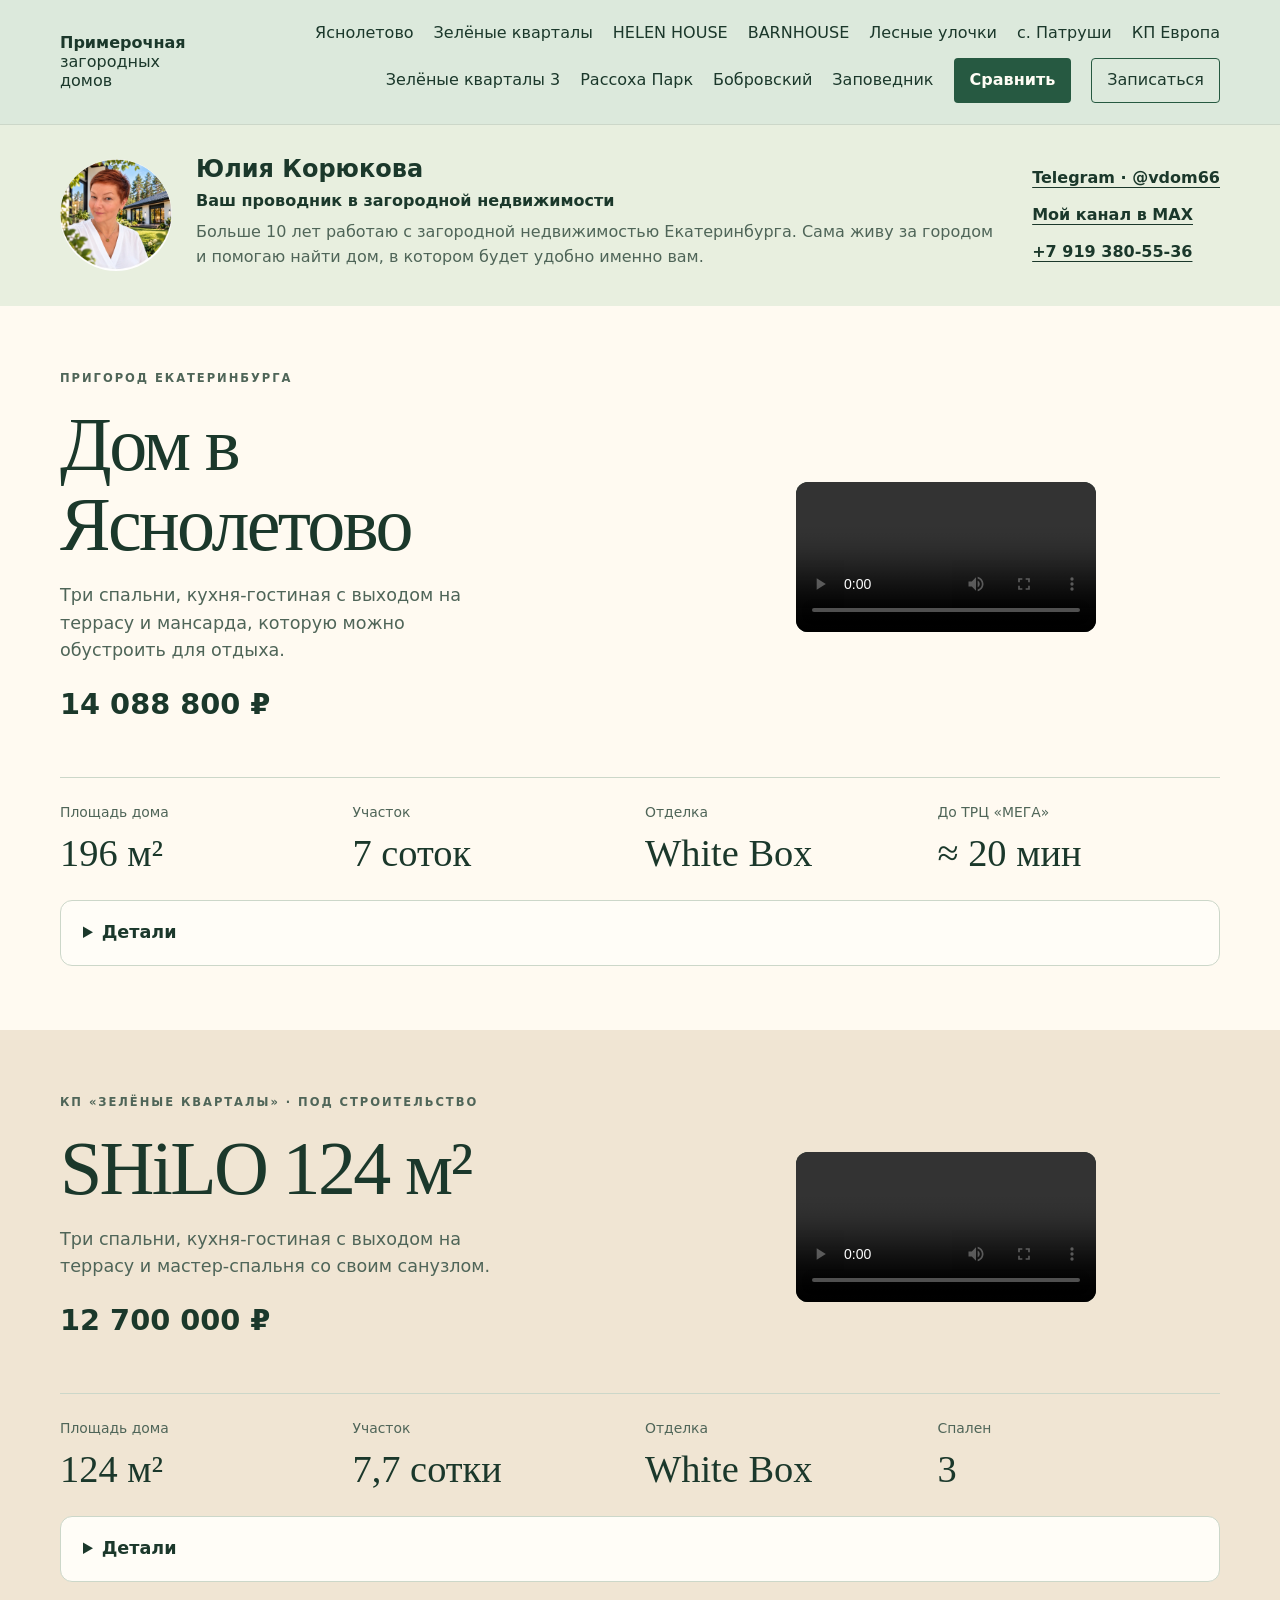
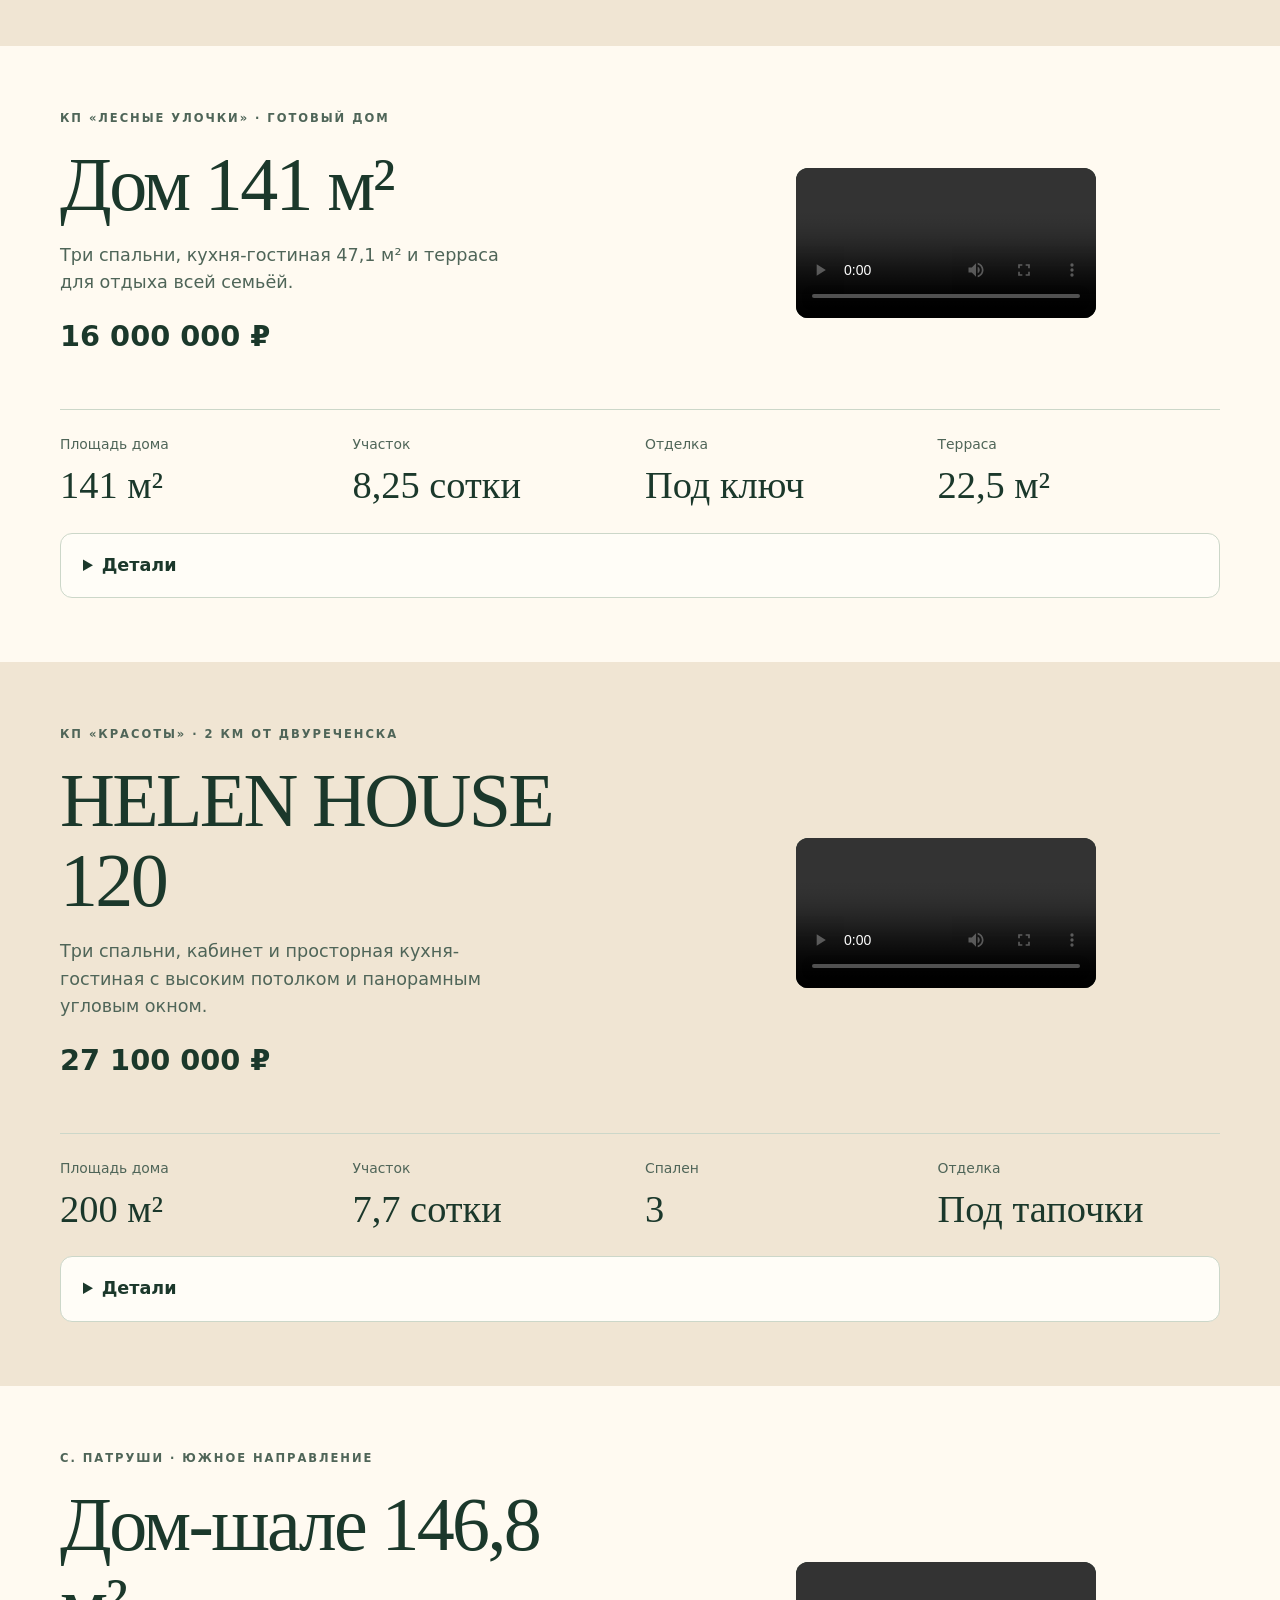
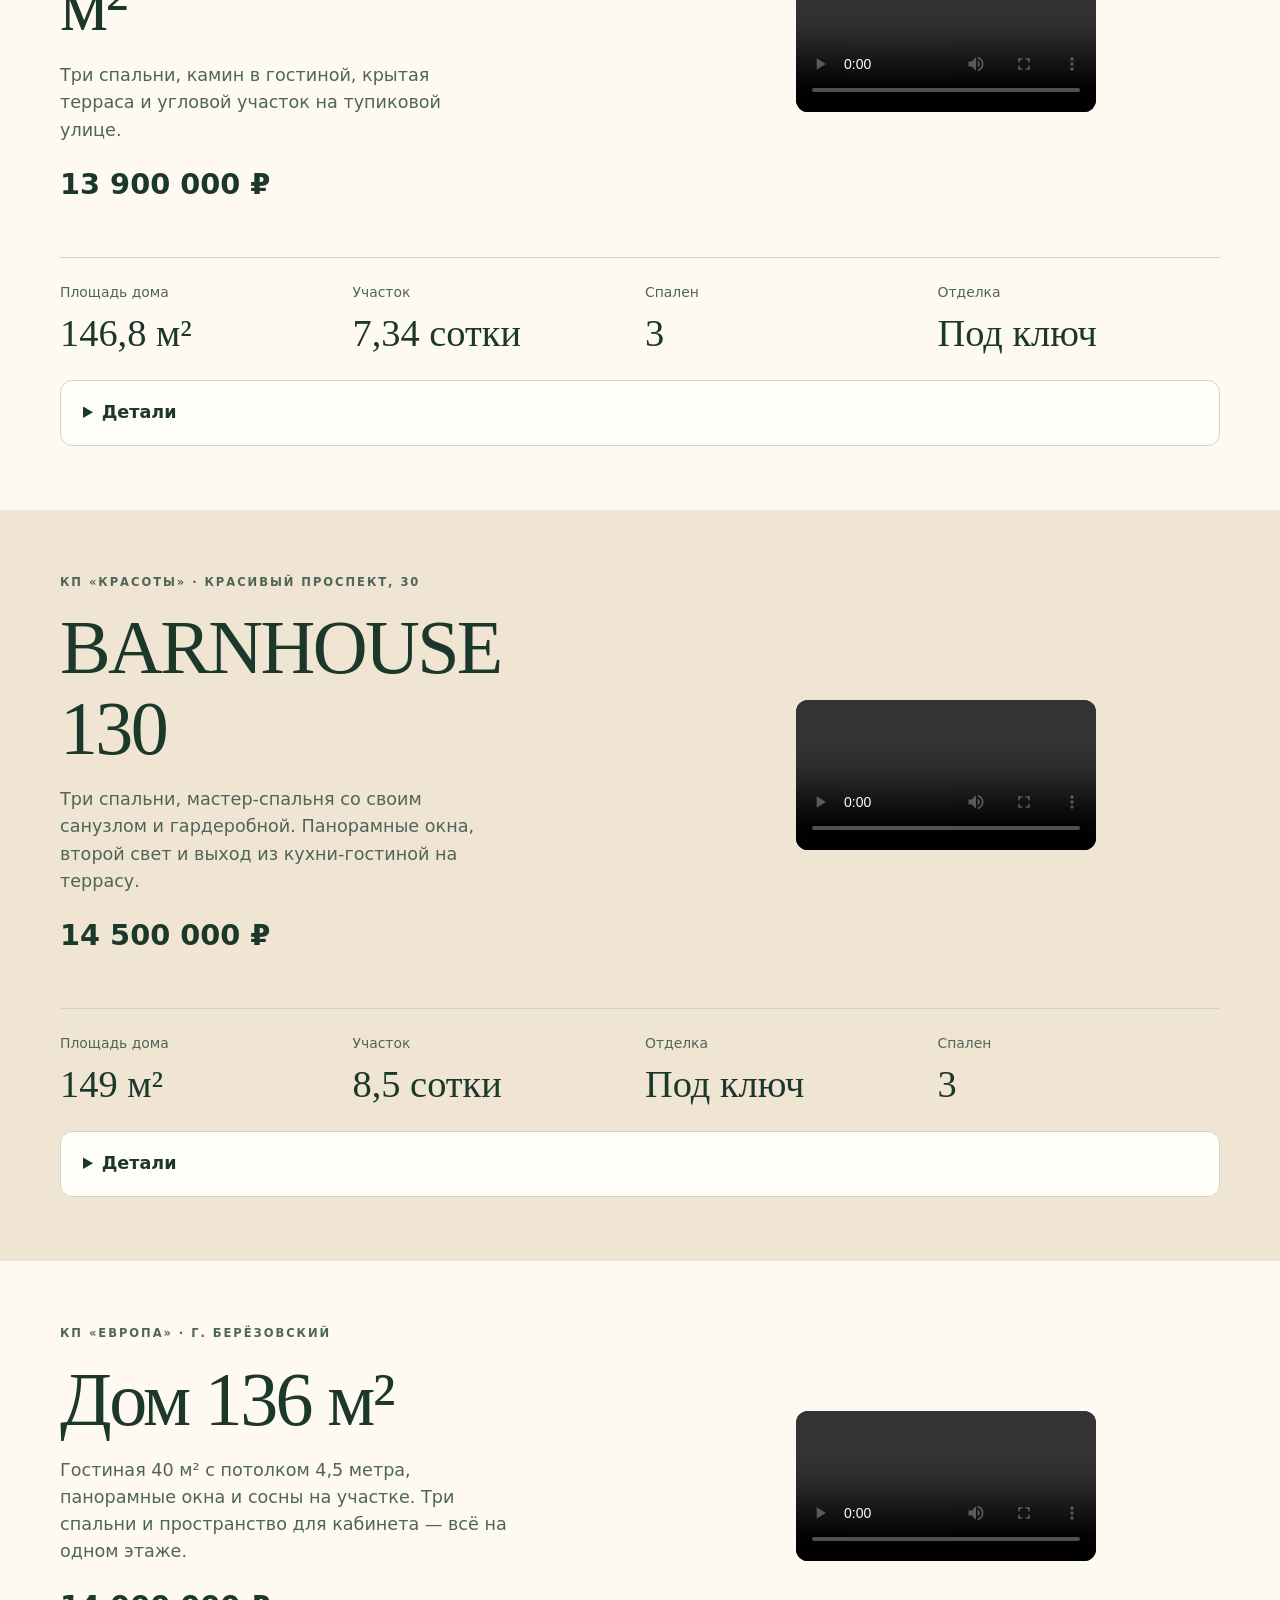
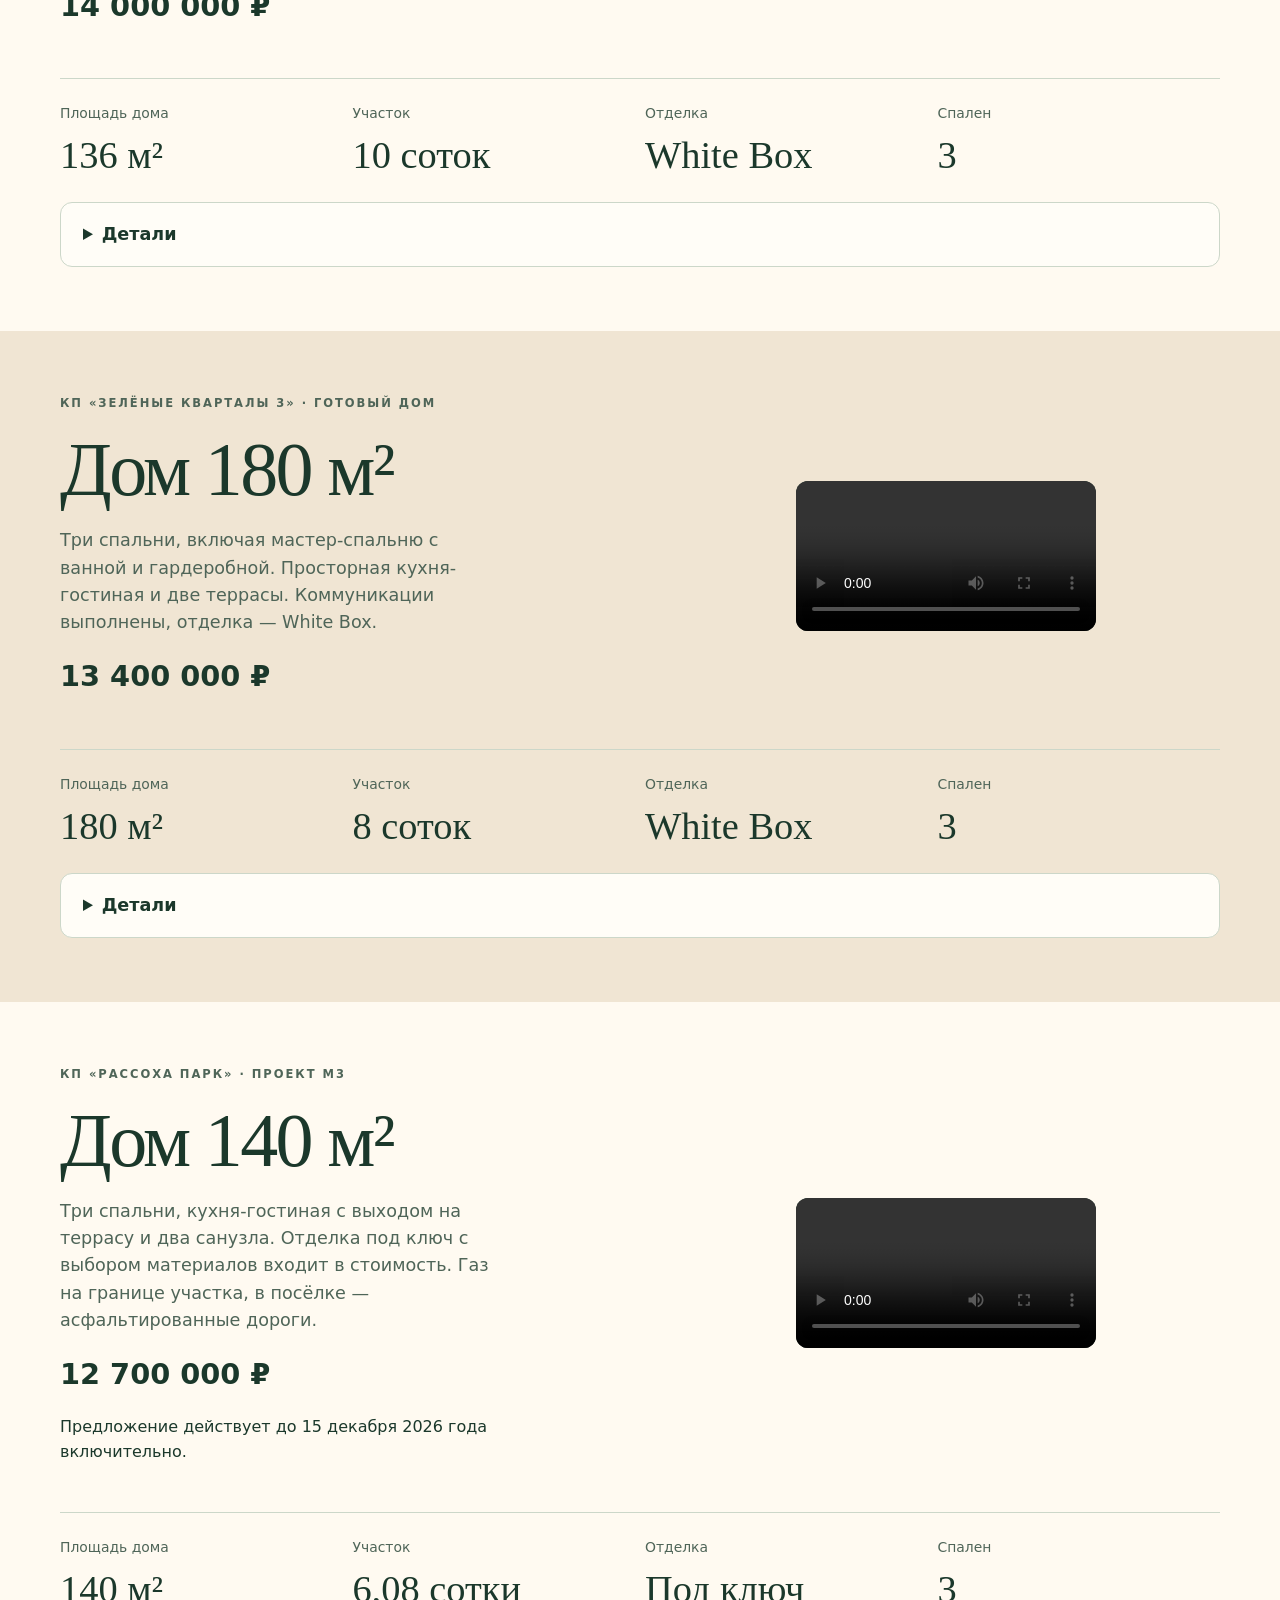
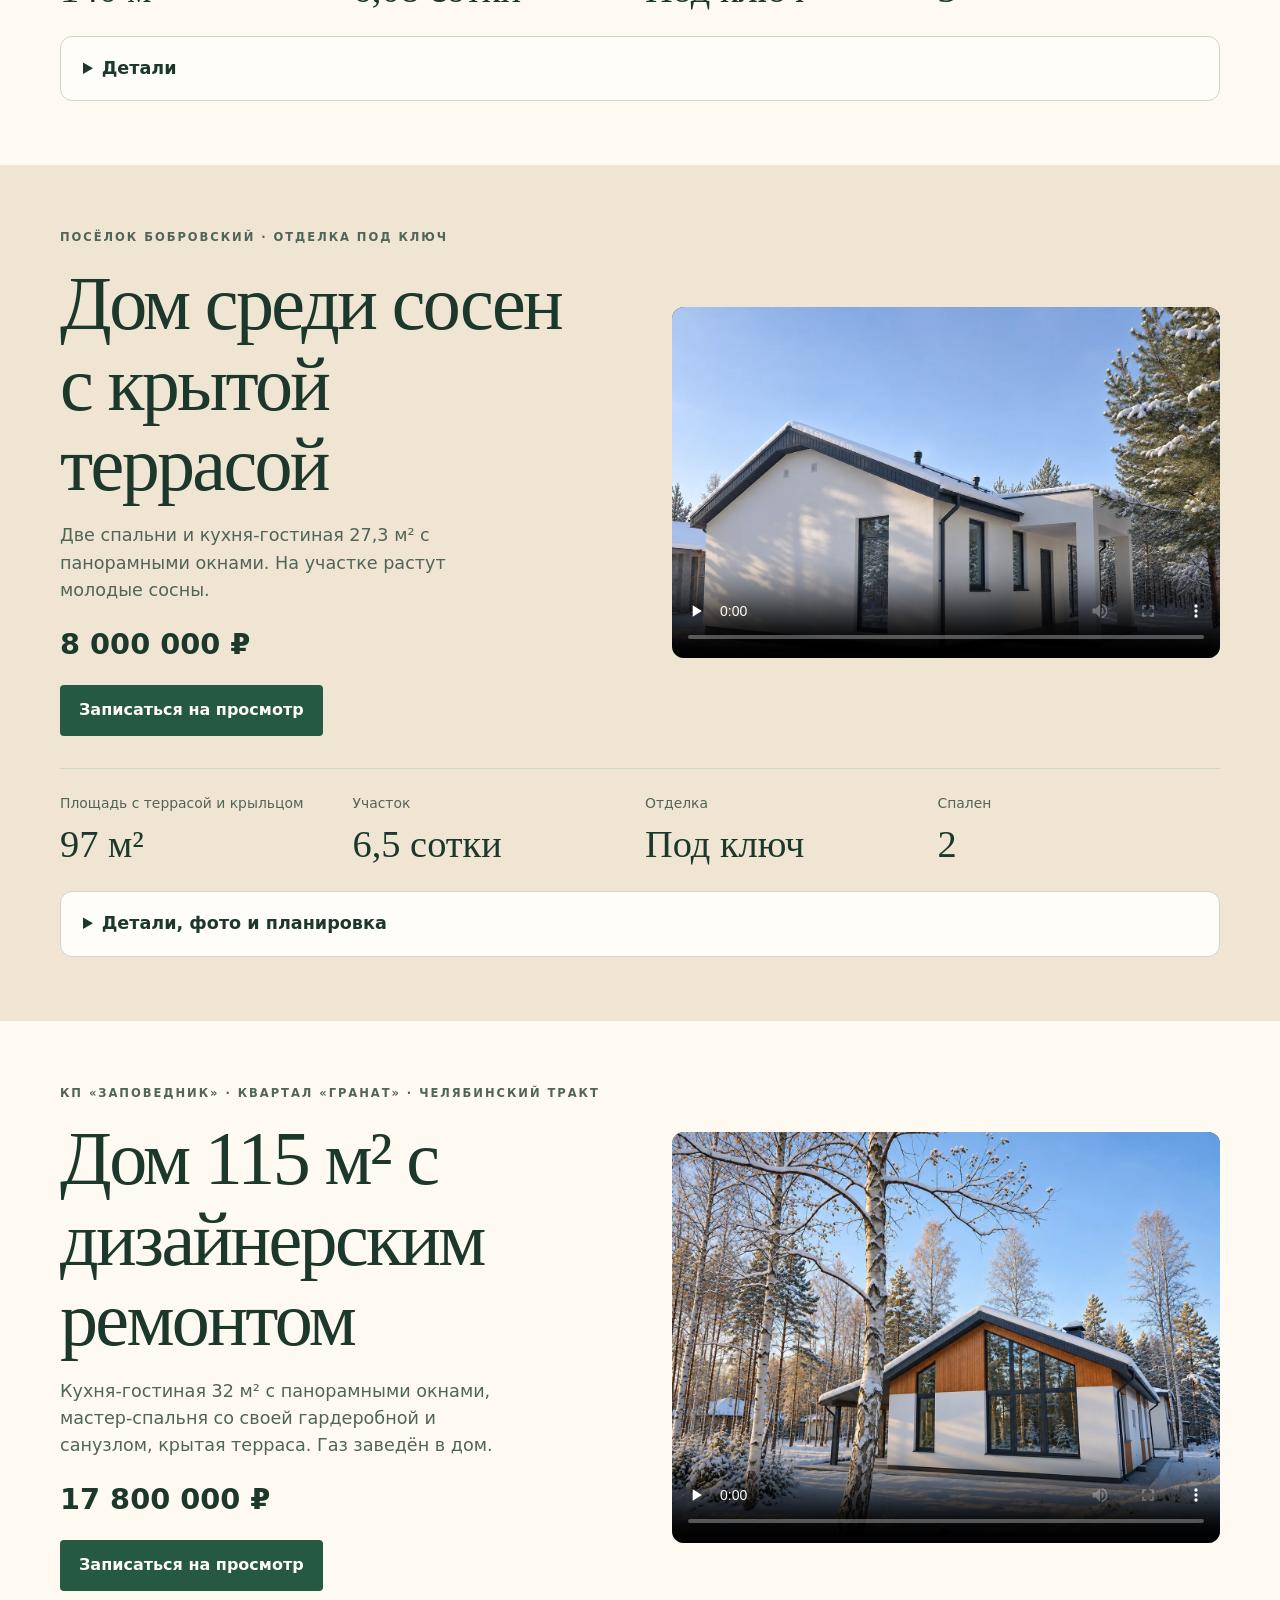
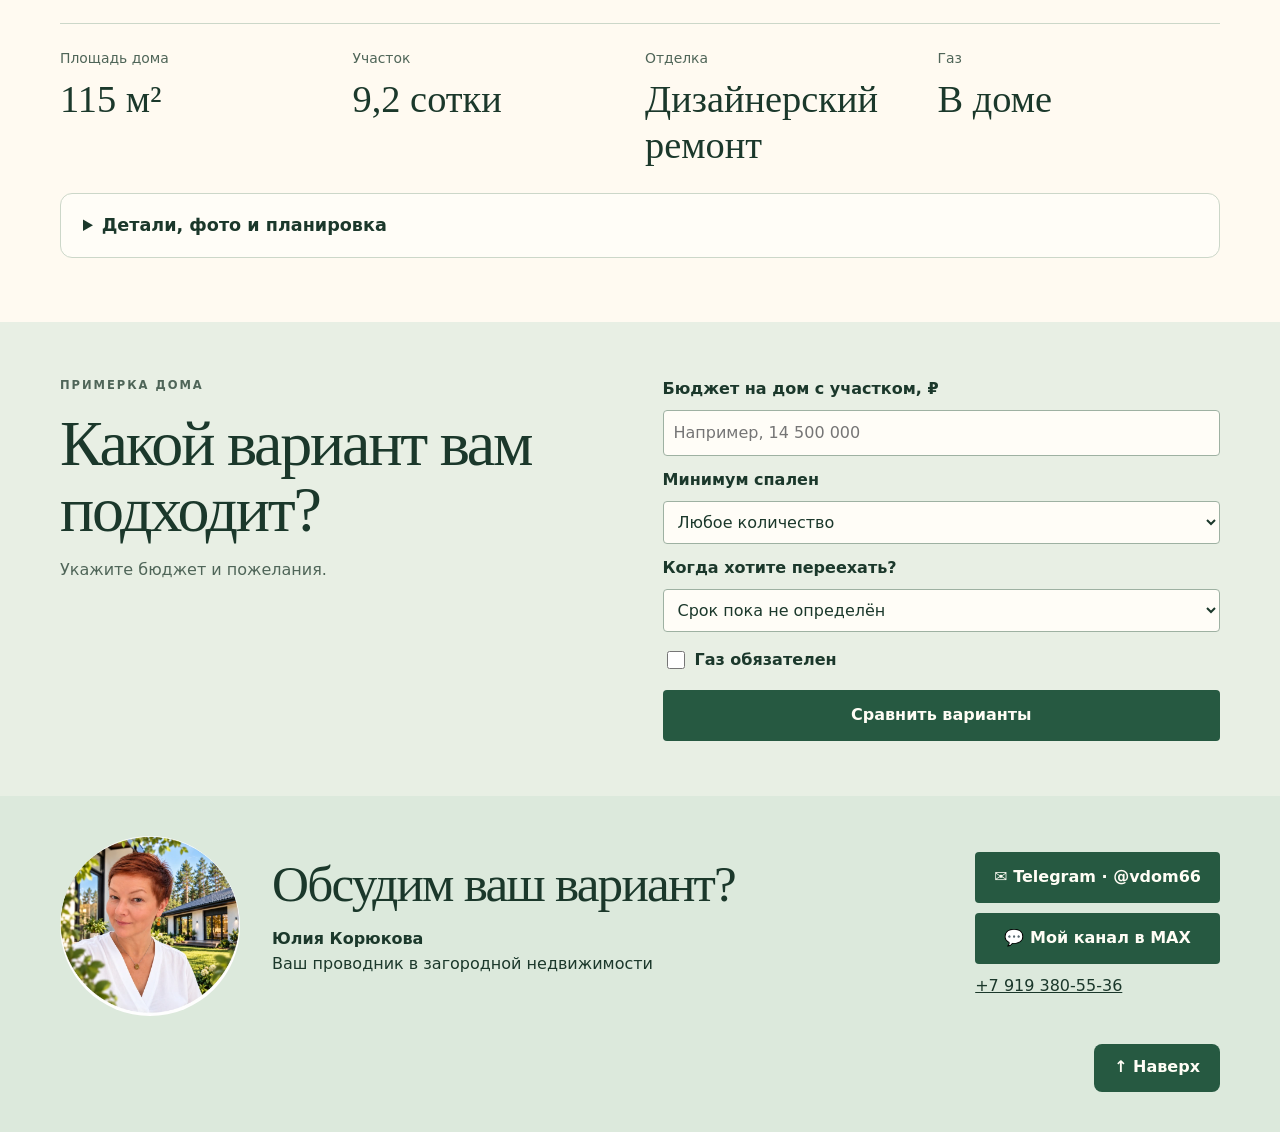
==== commit da86e938: "Add files via upload" ====
--- a/index.html
+++ b/index.html
@@ -1,5 +1,5 @@
 <!doctype html>
-<html lang="ru"><head><meta charset="utf-8"><meta name="viewport" content="width=device-width, initial-scale=1"><title>Примерочная загородных домов — Екатеринбург</title><meta name="description" content="Готовые дома в Яснолетово и Лесных улочках, строительство SHiLO в Зелёных кварталах. Сравните варианты по вашим пожеланиям."><link rel="stylesheet" href="style.css?v=videofony"><script src="fit.js?v=rassoha" defer></script></head>
+<html lang="ru"><head><meta charset="utf-8"><meta name="viewport" content="width=device-width, initial-scale=1"><title>Примерочная загородных домов — Екатеринбург</title><meta name="description" content="Готовые дома в Яснолетово и Лесных улочках, строительство SHiLO в Зелёных кварталах. Сравните варианты по вашим пожеланиям."><link rel="stylesheet" href="style.css?v=cards"><script src="fit.js?v=rassoha" defer></script></head>
 <body><header class="wrap" id="top"><a class="brand" href="#">Примерочная<br><span>загородных домов</span></a><nav aria-label="Разделы сайта"><a href="#title">Яснолетово</a><a href="#shilo">Зелёные кварталы</a><a href="#helen">HELEN HOUSE</a><a href="#barnhouse">BARNHOUSE</a><a href="#lesnye">Лесные улочки</a><a href="#polyana">с. Патруши</a><a href="#europa">КП Европа</a><a href="#green180">Зелёные кварталы 3</a><a href="#rassoha">Рассоха Парк</a><a href="#bobrovsky">Бобровский</a><a href="#granat">Заповедник</a><a class="button compare-link" href="#fit">Сравнить</a><a class="outline" href="#contact">Записаться</a></nav></header>
 <main>
 <div class="about-band"><section class="wrap about-yulia" aria-label="О Юлии Корюковой">
@@ -8,13 +8,11 @@
 <p>Больше 10 лет работаю с загородной недвижимостью Екатеринбурга. Сама живу за городом и помогаю найти дом, в котором будет удобно именно вам.</p></div>
 <div class="about-links"><a href="https://t.me/vdom66" target="_blank" rel="noopener">Telegram · @vdom66</a><a href="https://max.ru/se14350244_biz" target="_blank" rel="noopener">Мой канал в MAX</a><a href="tel:+79193805536">+7 919 380‑55‑36</a></div>
 </section></div>
-<section class="wrap property-card property-card-video" id="title">
-<video class="property-background" id="title-background" muted loop playsinline preload="none" poster="title-video-poster.webp" data-src="tour.mp4" aria-hidden="true"></video>
-<button type="button" class="outline property-video-toggle" aria-controls="title-background" hidden>Воспроизвести видео</button>
+<section class="wrap property-card" id="title">
 <div class="property-overview"><div class="property-copy">
 <p class="eyebrow">Пригород Екатеринбурга</p><h1>Дом в<br>Яснолетово</h1>
 <p class="lead">Три спальни, кухня-гостиная с выходом на террасу и мансарда, которую можно обустроить для отдыха.</p><p class="price">14 088 800 ₽</p>
-</div></div>
+</div><div class="property-media"><video controls preload="metadata" playsinline src="tour.mp4" aria-label="Видеообзор дома"></video></div></div>
 <dl class="facts"><div><dt>Площадь дома</dt><dd>196 м²</dd></div><div><dt>Участок</dt><dd>7 соток</dd></div><div><dt>Отделка</dt><dd>White Box</dd></div><div><dt>До ТРЦ «МЕГА»</dt><dd>≈ 20 мин</dd></div></dl>
 <details class="property-details"><summary>Детали</summary><div class="property-details-content">
 <div class="intro"></div>
@@ -32,13 +30,11 @@
 <p><strong>Стоимость — 14 088 800 ₽.</strong></p>
 <p>Мне нравятся дома, в которых есть своя особенность. Здесь это сочетание <strong>света, объёма и пространства для увлечений.</strong></p></div><div class="village-media"><img class="village-image" src="village.webp" loading="lazy" alt="Детская площадка в коттеджном посёлке Яснолетово"></div><div class="section-heading"><p>На первом этаже три спальни, два санузла и котельная. На мансарде — отдельная комната 40 м².</p></div><a class="plan" href="plan.webp" target="_blank" rel="noopener"><img src="plan.webp" loading="lazy" alt="План первого этажа и мансарды с размерами помещений"><span>Открыть планировку ↗</span></a></div></details>
 </section>
-<section class="wrap property-card property-card-video" id="shilo">
-<video class="property-background" id="shilo-background" muted loop playsinline preload="none" poster="shilo-video-poster.webp" data-src="shilo-tour.mp4" aria-hidden="true"></video>
-<button type="button" class="outline property-video-toggle" aria-controls="shilo-background" hidden>Воспроизвести видео</button>
+<section class="wrap property-card" id="shilo">
 <div class="property-overview"><div class="property-copy">
 <p class="eyebrow">КП «Зелёные кварталы» · Под строительство</p><h2>SHiLO 124 м²</h2>
 <p class="lead">Три спальни, кухня-гостиная с выходом на террасу и мастер-спальня со своим санузлом.</p><p class="price" id="shilo-price">12 700 000 ₽</p>
-</div></div>
+</div><div class="property-media"><video width="1280" height="688" controls preload="metadata" playsinline src="shilo-tour.mp4" aria-label="Видеообзор SHiLO 124"></video></div></div>
 <dl class="facts"><div><dt>Площадь дома</dt><dd>124 м²</dd></div><div><dt>Участок</dt><dd>7,7 сотки</dd></div><div><dt>Отделка</dt><dd>White Box</dd></div><div><dt>Спален</dt><dd>3</dd></div></dl>
 <details class="property-details"><summary>Детали</summary><div class="property-details-content">
 <div class="offer">
@@ -64,13 +60,11 @@
 </div>
 </div></details>
 </section>
-<section class="wrap property-card property-card-video" id="lesnye">
-<video class="property-background" id="lesnye-background" muted loop playsinline preload="none" poster="lesnye-video-poster.webp" data-src="lesnye-tour.mp4" aria-hidden="true"></video>
-<button type="button" class="outline property-video-toggle" aria-controls="lesnye-background" hidden>Воспроизвести видео</button>
+<section class="wrap property-card" id="lesnye">
 <div class="property-overview"><div class="property-copy">
 <p class="eyebrow">КП «Лесные улочки» · Готовый дом</p><h2>Дом 141 м²</h2>
 <p class="lead">Три спальни, кухня-гостиная 47,1 м² и терраса для отдыха всей семьёй.</p><p class="price">16 000 000 ₽</p>
-</div></div>
+</div><div class="property-media"><video controls preload="metadata" playsinline src="lesnye-tour.mp4" aria-label="Видеообзор дома"></video></div></div>
 <dl class="facts"><div><dt>Площадь дома</dt><dd>141 м²</dd></div><div><dt>Участок</dt><dd>8,25 сотки</dd></div><div><dt>Отделка</dt><dd>Под ключ</dd></div><div><dt>Терраса</dt><dd>22,5 м²</dd></div></dl>
 <details class="property-details"><summary>Детали</summary><div class="property-details-content">
 <div class="offer">
@@ -93,13 +87,11 @@
 </div>
 </div></details>
 </section>
-<section class="wrap property-card property-card-video" id="helen">
-<video class="property-background" id="helen-background" muted loop playsinline preload="none" poster="helen-video-poster.webp" data-src="helen-tour.mp4" aria-hidden="true"></video>
-<button type="button" class="outline property-video-toggle" aria-controls="helen-background" hidden>Воспроизвести видео</button>
+<section class="wrap property-card" id="helen">
 <div class="property-overview"><div class="property-copy">
 <p class="eyebrow">КП «КраСоты» · 2 км от Двуреченска</p><h2>HELEN HOUSE 120</h2>
 <p class="lead">Три спальни, кабинет и просторная кухня-гостиная с высоким потолком и панорамным угловым окном.</p><p class="price">27 100 000 ₽</p>
-</div></div>
+</div><div class="property-media"><video controls preload="metadata" playsinline src="helen-tour.mp4" aria-label="Видеообзор дома"></video></div></div>
 <dl class="facts"><div><dt>Площадь дома</dt><dd>200 м²</dd></div><div><dt>Участок</dt><dd>7,7 сотки</dd></div><div><dt>Спален</dt><dd>3</dd></div><div><dt>Отделка</dt><dd>Под тапочки</dd></div></dl>
 <details class="property-details"><summary>Детали</summary><div class="property-details-content">
 <div class="offer">
@@ -116,13 +108,11 @@
 </details>
 </div></details>
 </section>
-<section class="wrap property-card property-card-video" id="polyana">
-<video class="property-background" id="polyana-background" muted loop playsinline preload="none" poster="polyana-video-poster.webp" data-src="polyana-tour.mp4" aria-hidden="true"></video>
-<button type="button" class="outline property-video-toggle" aria-controls="polyana-background" hidden>Воспроизвести видео</button>
+<section class="wrap property-card" id="polyana">
 <div class="property-overview"><div class="property-copy">
 <p class="eyebrow">с. Патруши · Южное направление</p><h2>Дом-шале 146,8 м²</h2>
 <p class="lead">Три спальни, камин в гостиной, крытая терраса и угловой участок на тупиковой улице.</p><p class="price">13 900 000 ₽</p>
-</div></div>
+</div><div class="property-media"><video controls preload="metadata" playsinline src="polyana-tour.mp4" aria-label="Видеообзор дома"></video></div></div>
 <dl class="facts"><div><dt>Площадь дома</dt><dd>146,8 м²</dd></div><div><dt>Участок</dt><dd>7,34 сотки</dd></div><div><dt>Спален</dt><dd>3</dd></div><div><dt>Отделка</dt><dd>Под ключ</dd></div></dl>
 <details class="property-details"><summary>Детали</summary><div class="property-details-content">
 <div class="offer polyana-intro">
@@ -147,14 +137,12 @@
 </div></details>
 </div></details>
 </section>
-<section class="wrap property-card property-card-video" id="barnhouse">
-<video class="property-background" id="barnhouse-background" muted loop playsinline preload="none" poster="barnhouse-video-poster.webp" data-src="barn-tour.mp4" aria-hidden="true"></video>
-<button type="button" class="outline property-video-toggle" aria-controls="barnhouse-background" hidden>Воспроизвести видео</button>
+<section class="wrap property-card" id="barnhouse">
 <div class="property-overview"><div class="property-copy">
 <p class="eyebrow">КП «КраСоты» · Красивый проспект, 30</p><h2>BARNHOUSE 130</h2>
 <p class="lead">Три спальни, мастер-спальня со своим санузлом и гардеробной. Панорамные окна, второй свет и выход из кухни-гостиной на террасу.</p>
 <p class="price">14 500 000 ₽</p></div>
-</div>
+<div class="property-media"><video width="540" height="960" controls preload="metadata" playsinline src="barn-tour.mp4" aria-label="Видеообзор BARNHOUSE 130"></video></div></div>
 <dl class="facts"><div><dt>Площадь дома</dt><dd>149 м²</dd></div><div><dt>Участок</dt><dd>8,5 сотки</dd></div><div><dt>Отделка</dt><dd>Под ключ</dd></div><div><dt>Спален</dt><dd>3</dd></div></dl>
 <details class="property-details"><summary>Детали</summary><div class="property-details-content">
 <p>Готовый дом в КП «КраСоты», Красивый проспект, 30. Кухня-гостиная с панорамным остеклением и вторым светом выходит на террасу. Три спальни, включая мастер-спальню с собственным санузлом и гардеробной.</p>
@@ -164,14 +152,12 @@
 <p>Если захотите посмотреть дом вживую, напишите мне «Красоты». Договоримся, когда съездить, и пройдёмся по дому в вашем темпе. Хоть дважды по одному маршруту, если с первого раза не решили, кому какая спальня.</p>
 <a class="button" href="https://t.me/vdom66?text=Красоты.%20Интересует%20BARNHOUSE%20130%2C%20149%20м²%2C%20Красивый%20проспект%2030.">Записаться на просмотр</a>
 </div></details></section>
-<section class="wrap property-card property-card-video" id="europa">
-<video class="property-background" id="europa-background" muted loop playsinline preload="none" poster="europa-video-poster.webp" data-src="europa-tour.mp4" aria-hidden="true"></video>
-<button type="button" class="outline property-video-toggle" aria-controls="europa-background" hidden>Воспроизвести видео</button>
+<section class="wrap property-card" id="europa">
 <div class="property-overview"><div class="property-copy">
 <p class="eyebrow">КП «Европа» · г. Берёзовский</p><h2>Дом 136 м²</h2>
 <p class="lead">Гостиная 40 м² с потолком 4,5 метра, панорамные окна и сосны на участке. Три спальни и пространство для кабинета — всё на одном этаже.</p>
 <p class="price">14 000 000 ₽</p></div>
-</div>
+<div class="property-media"><video width="1280" height="720" controls preload="metadata" playsinline src="europa-tour.mp4" aria-label="Видеообзор дома в КП Европа"></video></div></div>
 <dl class="facts"><div><dt>Площадь дома</dt><dd>136 м²</dd></div><div><dt>Участок</dt><dd>10 соток</dd></div><div><dt>Отделка</dt><dd>White Box</dd></div><div><dt>Спален</dt><dd>3</dd></div></dl>
 <details class="property-details"><summary>Детали</summary><div class="property-details-content">
 <h3>Пространство и свет</h3><p>Главная архитектурная особенность — гостиная 40 м² с потолком высотой 4,5 метра. Панорамное остекление подчёркивает объём комнаты и открывает вид на участок с соснами.</p>
@@ -180,11 +166,9 @@
 <h3>Участок и посёлок</h3><p>На участке 10 соток растут сосны. Можно продумать ландшафт, сохранив природный характер места. В КП «Европа» — ухоженная территория, прогулочные пространства, игровые зоны и детские площадки для семейного отдыха.</p>
 <a class="button" href="https://t.me/vdom66?text=Здравствуйте%2C%20Юлия!%20Интересует%20дом%20136%20м²%20в%20КП%20Европа%20за%2014%20млн%20рублей.">Записаться на просмотр</a>
 </div></details></section>
-<section class="wrap property-card property-card-video" id="green180">
-<video class="property-background" id="green180-background" muted loop playsinline preload="none" poster="green180-video-poster.webp" data-src="green180-tour.mp4" aria-hidden="true"></video>
-<button type="button" class="outline property-video-toggle" aria-controls="green180-background" hidden>Воспроизвести видео</button>
+<section class="wrap property-card" id="green180">
 <div class="property-overview"><div class="property-copy"><p class="eyebrow">КП «Зелёные кварталы 3» · Готовый дом</p><h2>Дом 180 м²</h2><p class="lead">Три спальни, включая мастер-спальню с ванной и гардеробной. Просторная кухня-гостиная и две террасы. Коммуникации выполнены, отделка — White Box.</p><p class="price">13 400 000 ₽</p></div>
-</div>
+<div class="property-media"><video width="720" height="1280" controls preload="metadata" playsinline src="green180-tour.mp4" aria-label="Видеообзор дома 180 м² в Зелёных кварталах 3"></video></div></div>
 <dl class="facts"><div><dt>Площадь дома</dt><dd>180 м²</dd></div><div><dt>Участок</dt><dd>8 соток</dd></div><div><dt>Отделка</dt><dd>White Box</dd></div><div><dt>Спален</dt><dd>3</dd></div></dl>
 <details class="property-details"><summary>Детали</summary><div class="property-details-content">
 <a class="plan" href="green180-front.webp" target="_blank" rel="noopener"><img src="green180-front.webp" loading="lazy" alt="Дом 180 м² в КП Зелёные кварталы 3"></a>
@@ -195,11 +179,9 @@
 <h3>Инфраструктура</h3><p>Дороги, электричество и водоснабжение готовы. У КПП — остановка автобуса № 120 «Екатеринбург — Косулино», от КПП ходит школьный автобус. Рядом школы, детские сады, магазины и развлекательные комплексы.</p>
 <a class="button" href="https://t.me/vdom66?text=Здравствуйте%2C%20Юлия!%20Интересует%20дом%20180%20м²%20в%20Зелёных%20кварталах%203%20за%2013%2C4%20млн%20рублей.">Записаться на просмотр</a>
 </div></details></section>
-<section class="wrap property-card property-card-video" id="rassoha">
-<video class="property-background" id="rassoha-background" muted loop playsinline preload="none" poster="rassoha-video-poster.webp" data-src="rassoha-tour.mp4" aria-hidden="true"></video>
-<button type="button" class="outline property-video-toggle" aria-controls="rassoha-background" hidden>Воспроизвести видео</button>
+<section class="wrap property-card" id="rassoha">
 <div class="property-overview"><div class="property-copy"><p class="eyebrow">КП «Рассоха Парк» · Проект М3</p><h2>Дом 140 м²</h2><p class="lead">Три спальни, кухня-гостиная с выходом на террасу и два санузла. Отделка под ключ с выбором материалов входит в стоимость. Газ на границе участка, в посёлке — асфальтированные дороги.</p><p class="price" id="rassoha-price">12 700 000 ₽</p><p id="rassoha-offer">Предложение действует до 15 декабря 2026 года включительно.</p></div>
-</div>
+<div class="property-media"><video width="720" height="1280" controls preload="metadata" playsinline src="rassoha-tour.mp4" aria-label="Видеообзор дома М3 в Рассоха Парк"></video></div></div>
 <dl class="facts"><div><dt>Площадь дома</dt><dd>140 м²</dd></div><div><dt>Участок</dt><dd>6,08 сотки</dd></div><div><dt>Отделка</dt><dd>Под ключ</dd></div><div><dt>Спален</dt><dd>3</dd></div></dl>
 <details class="property-details"><summary>Детали</summary><div class="property-details-content">
 <h3>Ремонт с выбором материалов</h3><p>В стоимость дома и земельного участка входит отделка под ключ: керамогранит на полу, обои, межкомнатные двери и плинтусы. Покупатель может выбрать цвет обоев, керамогранит и двери из предложенных вариантов. Срок завершения отделки согласовывается при покупке.</p>
@@ -208,14 +190,12 @@
 <h3>О посёлке</h3><p>Газ проходит по границе участка. В КП «Рассоха Парк» — асфальтированные дороги и охраняемая территория, детская площадка и зоны отдыха.</p>
 <a class="button" href="https://t.me/vdom66?text=Здравствуйте%2C%20Юлия!%20Интересует%20дом%20М3%20140%20м²%20в%20Рассоха%20Парк.">Записаться на просмотр</a>
 </div></details></section>
-<section class="wrap property-card property-card-video" id="bobrovsky">
-<video class="property-background" id="bobrovsky-background" muted loop playsinline preload="none" poster="fasad.webp" data-src="video.mp4" aria-hidden="true"></video>
-<button type="button" class="outline property-video-toggle" aria-controls="bobrovsky-background" hidden>Воспроизвести видео</button>
+<section class="wrap property-card" id="bobrovsky">
 <div class="property-overview">
 <div class="property-copy"><p class="eyebrow">Посёлок Бобровский · Отделка под ключ</p><h2>Дом среди сосен с крытой террасой</h2>
 <p class="lead">Две спальни и кухня-гостиная 27,3 м² с панорамными окнами. На участке растут молодые сосны.</p><p class="price">8 000 000 ₽</p>
 <a class="button" href="https://t.me/vdom66?text=%D0%97%D0%B4%D1%80%D0%B0%D0%B2%D1%81%D1%82%D0%B2%D1%83%D0%B9%D1%82%D0%B5%2C%20%D0%AE%D0%BB%D0%B8%D1%8F%21%20%D0%98%D0%BD%D1%82%D0%B5%D1%80%D0%B5%D1%81%D1%83%D0%B5%D1%82%20%D0%B4%D0%BE%D0%BC%20%D0%B2%20%D0%BF%D0%BE%D1%81%D1%91%D0%BB%D0%BA%D0%B5%20%D0%91%D0%BE%D0%B1%D1%80%D0%BE%D0%B2%D1%81%D0%BA%D0%B8%D0%B9.%20%D0%9F%D0%BE%D0%B4%D1%81%D0%BA%D0%B0%D0%B6%D0%B8%D1%82%D0%B5%2C%20%D0%BF%D0%BE%D0%B6%D0%B0%D0%BB%D1%83%D0%B9%D1%81%D1%82%D0%B0%2C%20%D1%86%D0%B5%D0%BD%D1%83%20%D0%B8%20%D0%BA%D0%BE%D0%B3%D0%B4%D0%B0%20%D0%BC%D0%BE%D0%B6%D0%BD%D0%BE%20%D0%BF%D1%80%D0%B8%D0%B5%D1%85%D0%B0%D1%82%D1%8C%20%D0%BD%D0%B0%20%D0%BF%D1%80%D0%BE%D1%81%D0%BC%D0%BE%D1%82%D1%80.">Записаться на просмотр</a></div>
-</div>
+<div class="property-media"><video width="1920" height="1080" controls preload="none" playsinline poster="fasad.webp" src="video.mp4" aria-label="Зимний видеообзор дома в посёлке Бобровский"></video></div></div>
 <dl class="facts"><div><dt>Площадь с террасой и крыльцом</dt><dd>97 м²</dd></div><div><dt>Участок</dt><dd>6,5 сотки</dd></div><div><dt>Отделка</dt><dd>Под ключ</dd></div><div><dt>Спален</dt><dd>2</dd></div></dl>
 <details class="property-details"><summary>Детали, фото и планировка</summary><div class="property-details-content">
 <h3>Планировка</h3><p>Спальни 12,21 и 9,90 м², гардеробная, душевая, тамбур и котельная. Крытая терраса 15,41 м², крыльцо 8,47 м².</p>
@@ -232,16 +212,14 @@
 </ul>
 <p>Возможна льготная ипотека при соблюдении условий программы.</p>
 </div></details></section>
-<section class="wrap property-card property-card-video" id="granat">
-<video class="property-background" id="granat-background" muted loop playsinline preload="none" poster="granat-fasad.webp" data-src="granat-tour.mp4" aria-hidden="true"></video>
-<button type="button" class="outline property-video-toggle" aria-controls="granat-background" hidden>Воспроизвести видео</button>
+<section class="wrap property-card" id="granat">
 <div class="property-overview"><div class="property-copy">
 <p class="eyebrow">КП «Заповедник» · квартал «Гранат» · Челябинский тракт</p>
 <h2>Дом 115 м² с дизайнерским ремонтом</h2>
 <p class="lead">Кухня-гостиная 32 м² с панорамными окнами, мастер-спальня со своей гардеробной и санузлом, крытая терраса. Газ заведён в дом.</p>
 <p class="price">17 800 000 ₽</p>
 <a class="button" href="https://t.me/vdom66?text=%D0%97%D0%B4%D1%80%D0%B0%D0%B2%D1%81%D1%82%D0%B2%D1%83%D0%B9%D1%82%D0%B5%2C%20%D0%AE%D0%BB%D0%B8%D1%8F%21%20%D0%98%D0%BD%D1%82%D0%B5%D1%80%D0%B5%D1%81%D1%83%D0%B5%D1%82%20%D0%B4%D0%BE%D0%BC%20115%20%D0%BC%C2%B2%20%D0%B2%20%D0%BA%D0%B2%D0%B0%D1%80%D1%82%D0%B0%D0%BB%D0%B5%20%D0%93%D1%80%D0%B0%D0%BD%D0%B0%D1%82%20%D0%9A%D0%9F%20%D0%97%D0%B0%D0%BF%D0%BE%D0%B2%D0%B5%D0%B4%D0%BD%D0%B8%D0%BA.%20%D0%A5%D0%BE%D1%87%D1%83%20%D0%B7%D0%B0%D0%BF%D0%B8%D1%81%D0%B0%D1%82%D1%8C%D1%81%D1%8F%20%D0%BD%D0%B0%20%D0%BF%D1%80%D0%BE%D1%81%D0%BC%D0%BE%D1%82%D1%80.">Записаться на просмотр</a></div>
-</div>
+<div class="property-media"><video width="1280" height="720" controls preload="none" playsinline poster="granat-fasad.webp" src="granat-tour.mp4" aria-label="Зимний ролик о доме в квартале Гранат"></video></div></div>
 <dl class="facts"><div><dt>Площадь дома</dt><dd>115 м²</dd></div><div><dt>Участок</dt><dd>9,2 сотки</dd></div><div><dt>Отделка</dt><dd>Дизайнерский ремонт</dd></div><div><dt>Газ</dt><dd>В доме</dd></div></dl>
 <details class="property-details"><summary>Детали, фото и планировка</summary><div class="property-details-content">
 <h3>Планировка</h3><p>Мастер-спальня, два полноценных санузла и три гардеробные.</p>
@@ -268,5 +246,5 @@
 <a class="button" href="https://max.ru/se14350244_biz" target="_blank" rel="noopener">💬 Мой канал в MAX</a>
 <a href="tel:+79193805536">+7 919 380-55-36</a>
 </div></div><div class="wrap back-top-row"><a class="back-top" href="#top" aria-label="Вернуться в начало страницы">↑ Наверх</a></div></footer>
-<script src="property-videos.js?v=videofony" defer></script>
+
 </body></html>
--- a/style.css
+++ b/style.css
@@ -198,15 +198,3 @@
 #barnhouse.property-card{background:#f0e5d3}.barn-gallery{grid-template-columns:repeat(2,minmax(0,1fr));margin-top:24px}.barn-gallery img{aspect-ratio:4/3}
 
 #green180.property-card,#bobrovsky.property-card{background:#f0e5d3}
-
-.property-card-video{position:relative;isolation:isolate;overflow:hidden;border-top:2px solid #8a9b83}
-.property-card-video>.property-background{position:absolute;inset:0;width:100%;height:100%;max-height:none;object-fit:cover;object-position:center;border-radius:0;opacity:.56;z-index:-2;pointer-events:none}
-.property-card-video::before{content:"";position:absolute;inset:0;z-index:-1;background:linear-gradient(90deg,rgba(255,250,241,.84),rgba(255,250,241,.14) 72%);pointer-events:none}
-.property-card-video>.property-overview{grid-template-columns:minmax(0,1fr);min-height:clamp(380px,48vw,590px)}
-.property-card-video .property-copy{max-width:710px;padding-top:38px}
-.property-card-video>.property-video-toggle{position:absolute;top:24px;right:max(24px,calc((100% - 1160px)/2));background:#fffaf1;min-height:44px}
-@media(max-width:720px){
-  .property-card-video>.property-background{object-position:58% center}
-  .property-card-video::before{background:rgba(255,250,241,.45)}
-  .property-card-video>.property-video-toggle{top:16px;right:16px}
-}
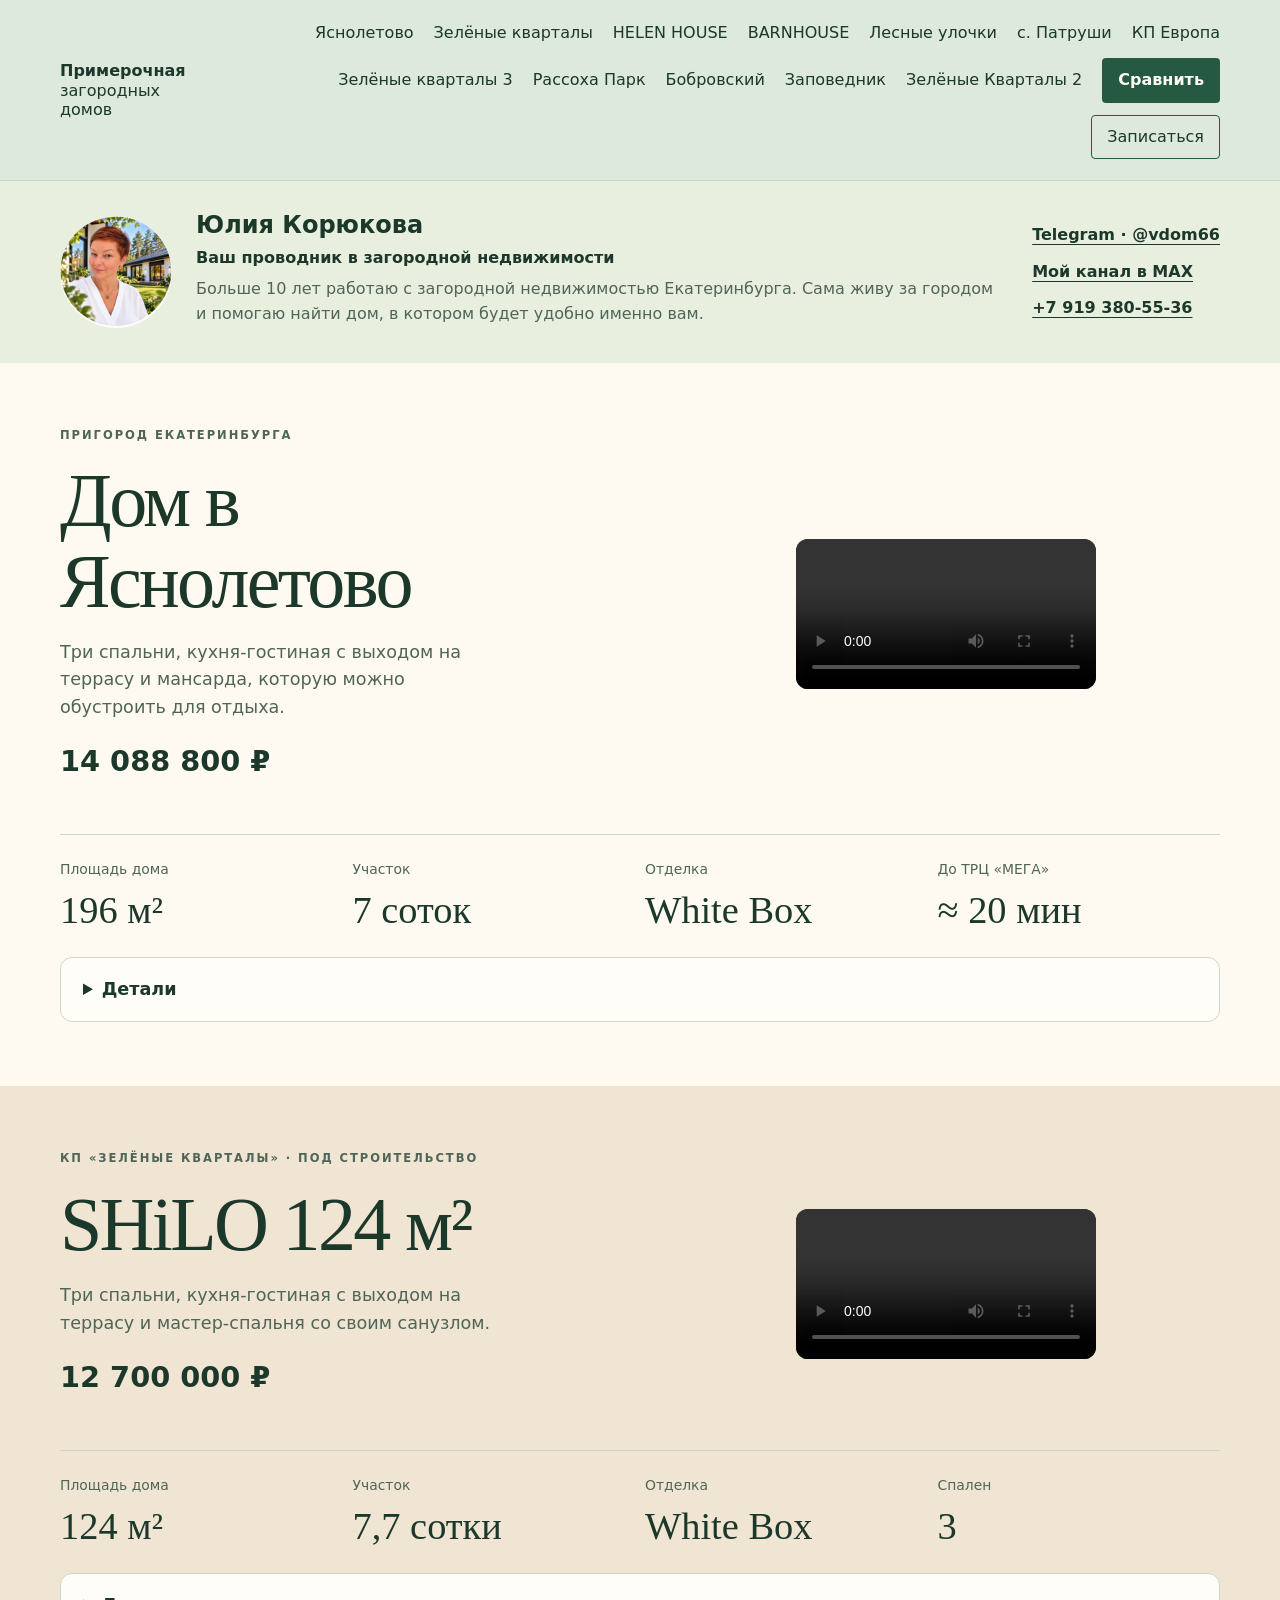
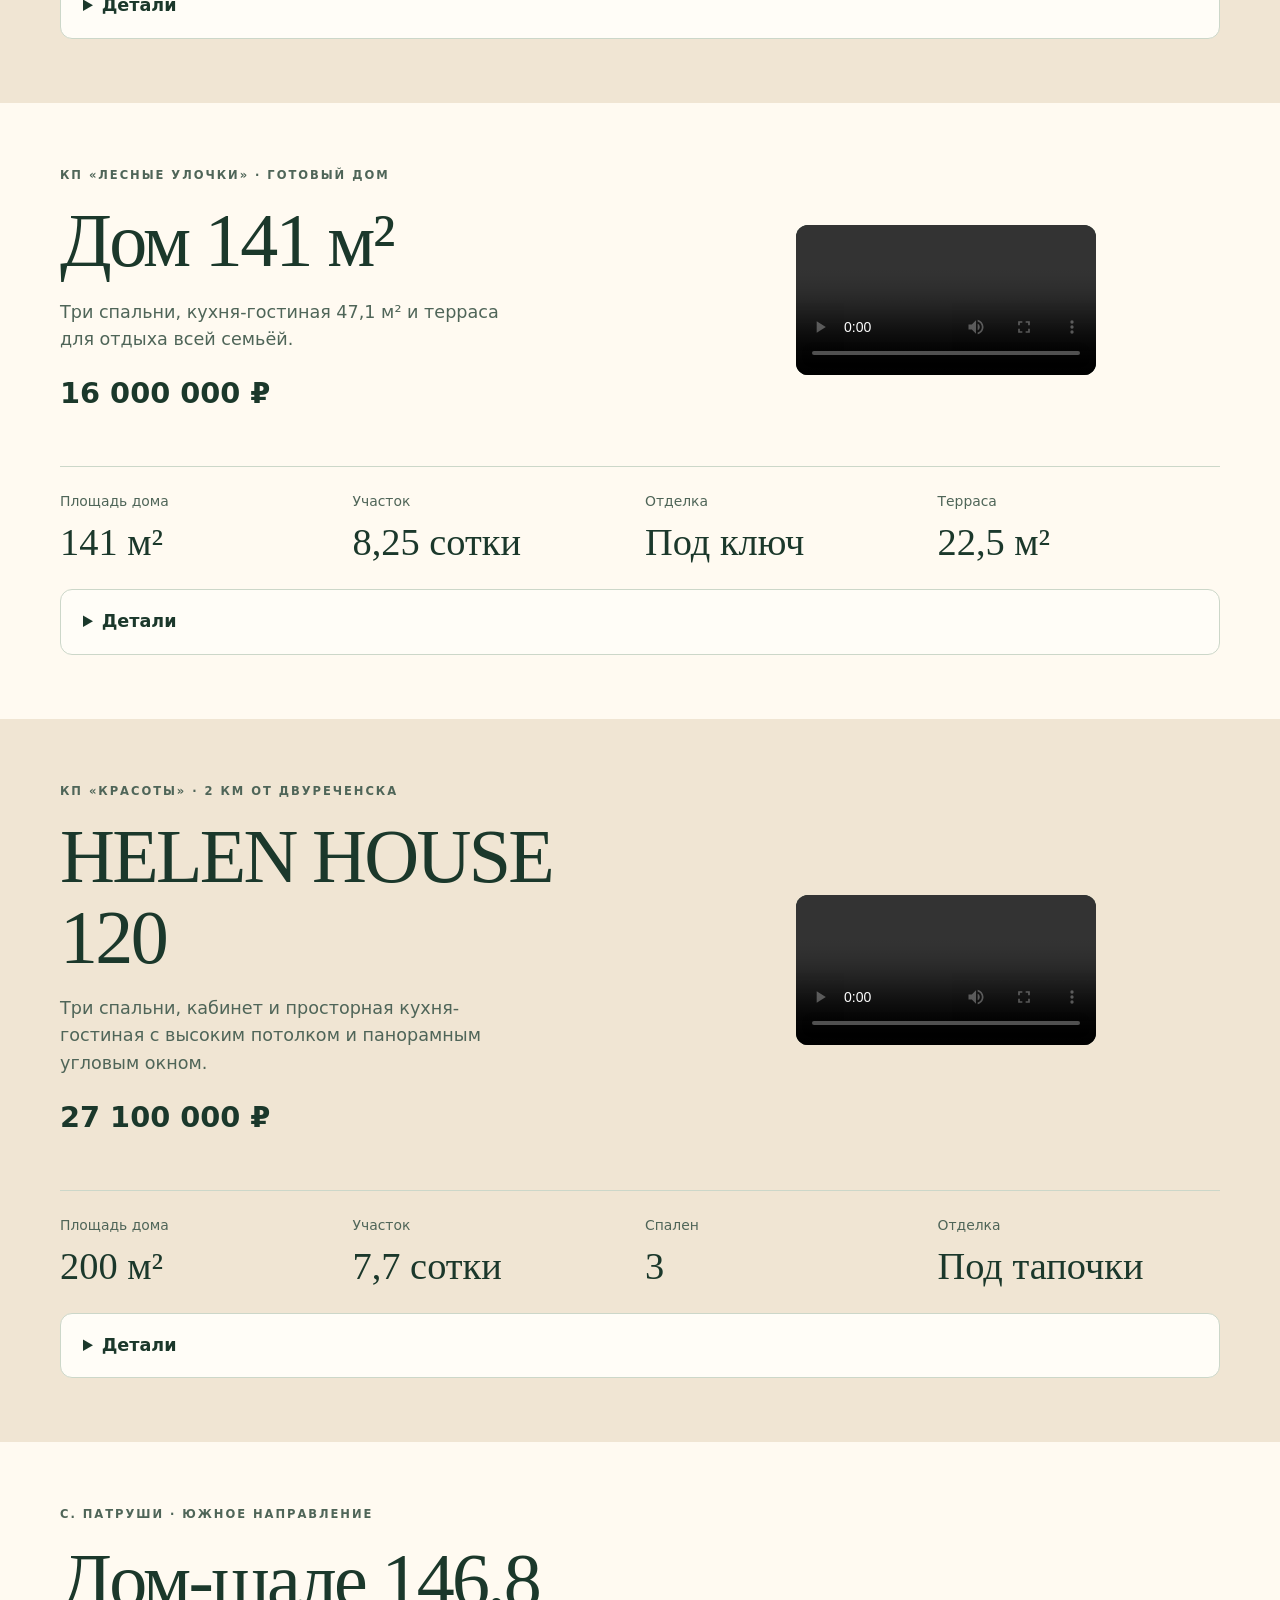
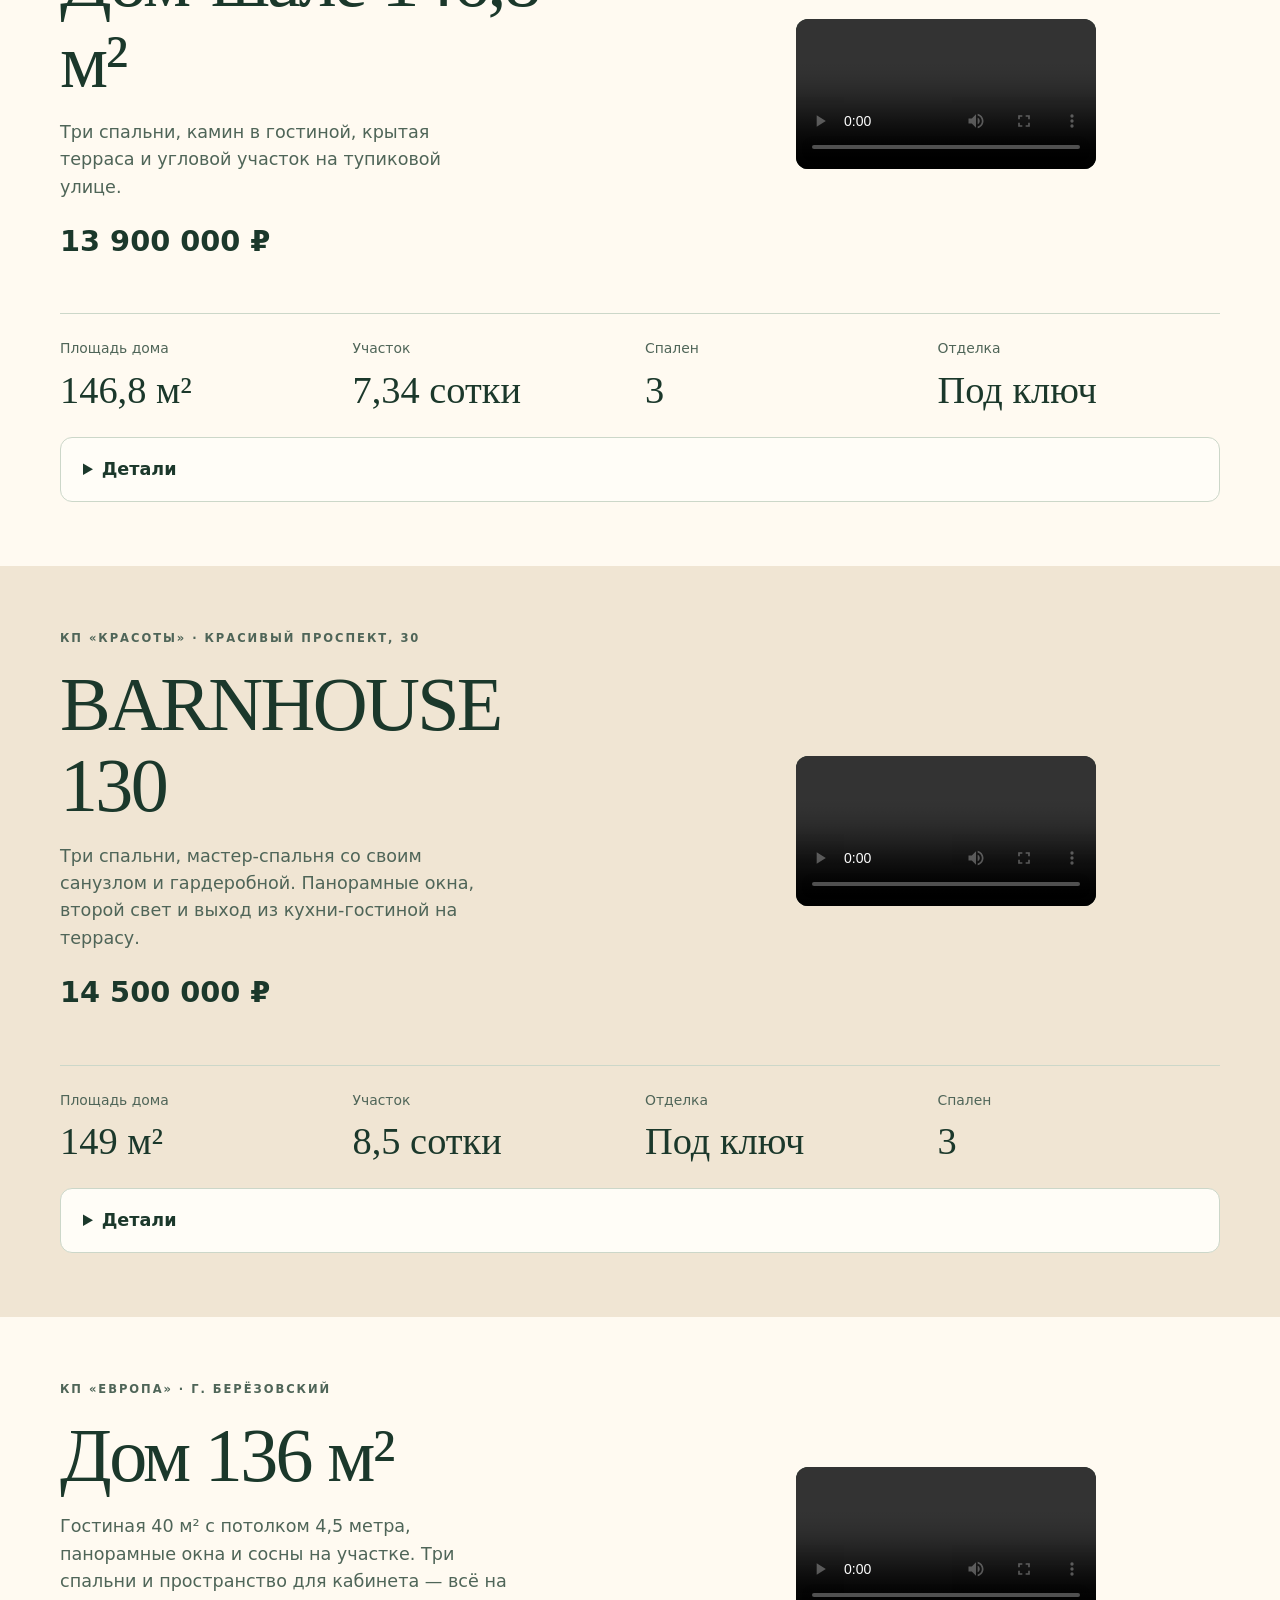
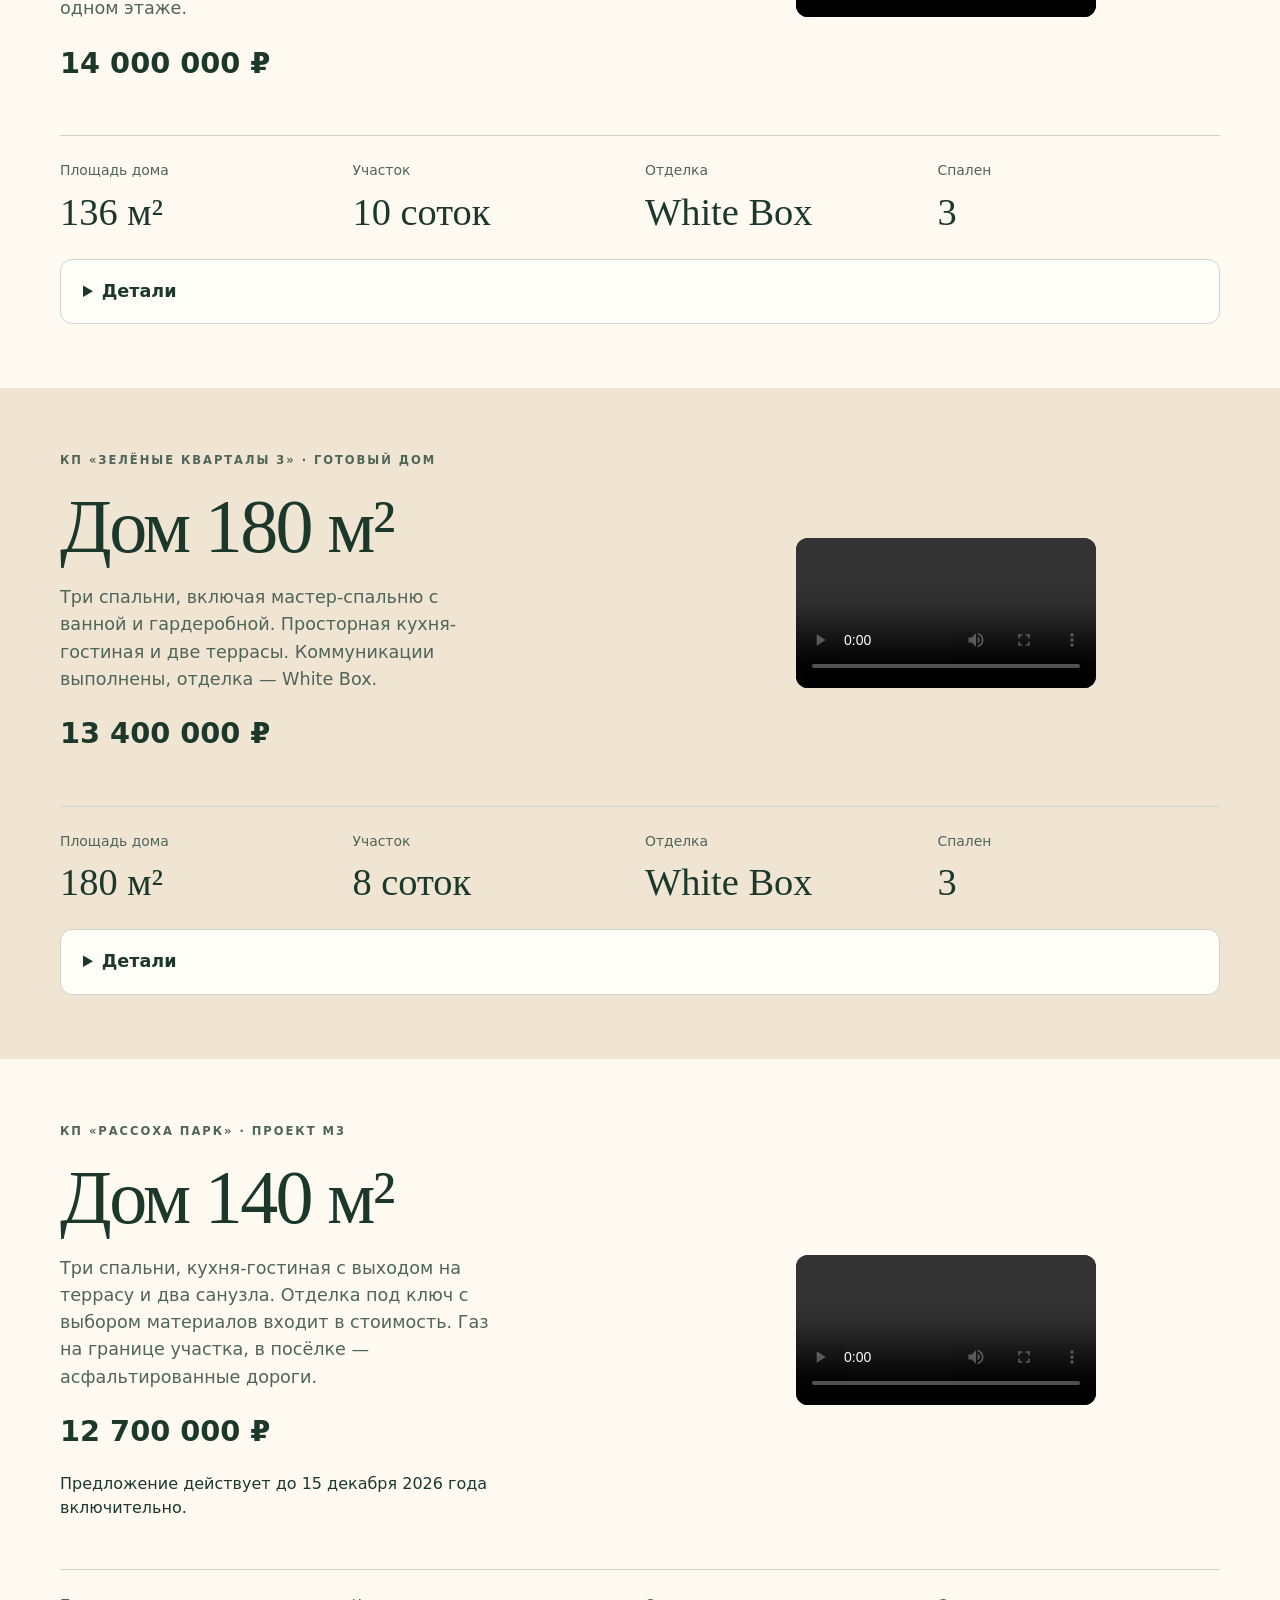
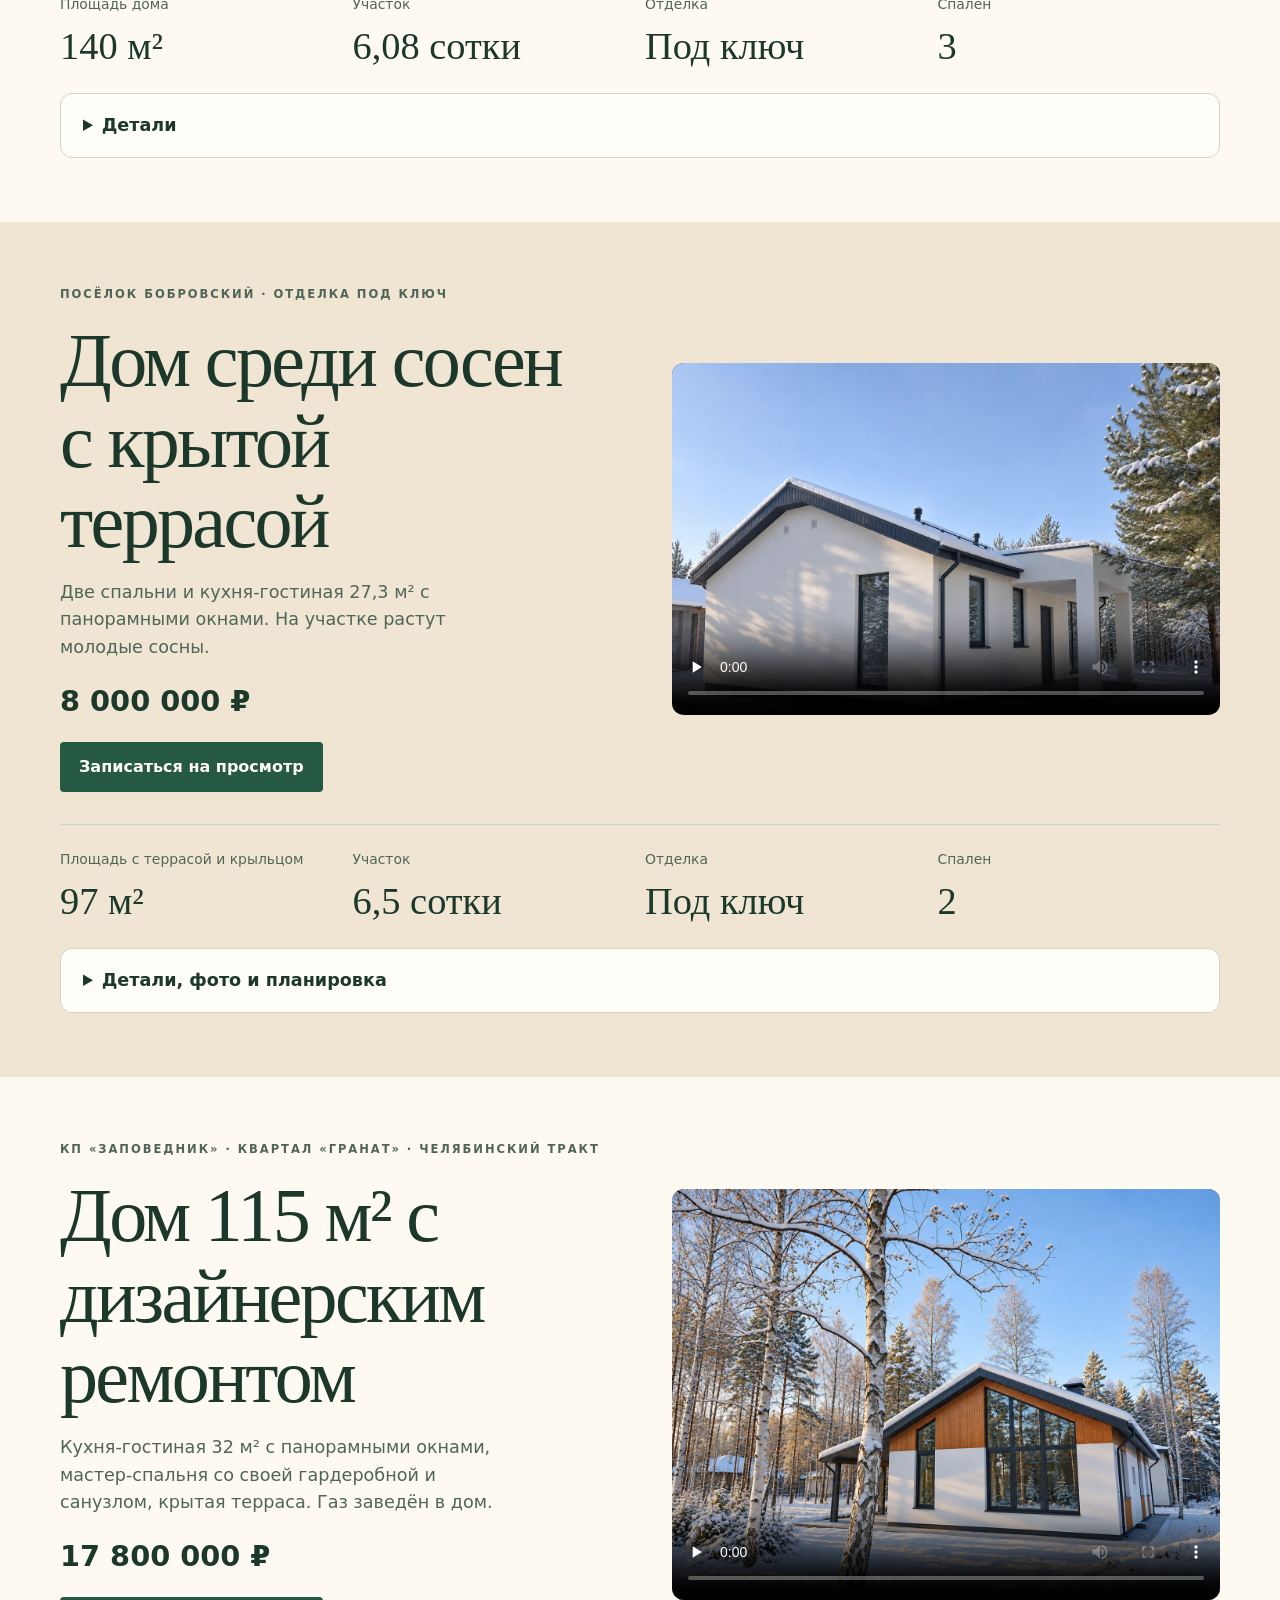
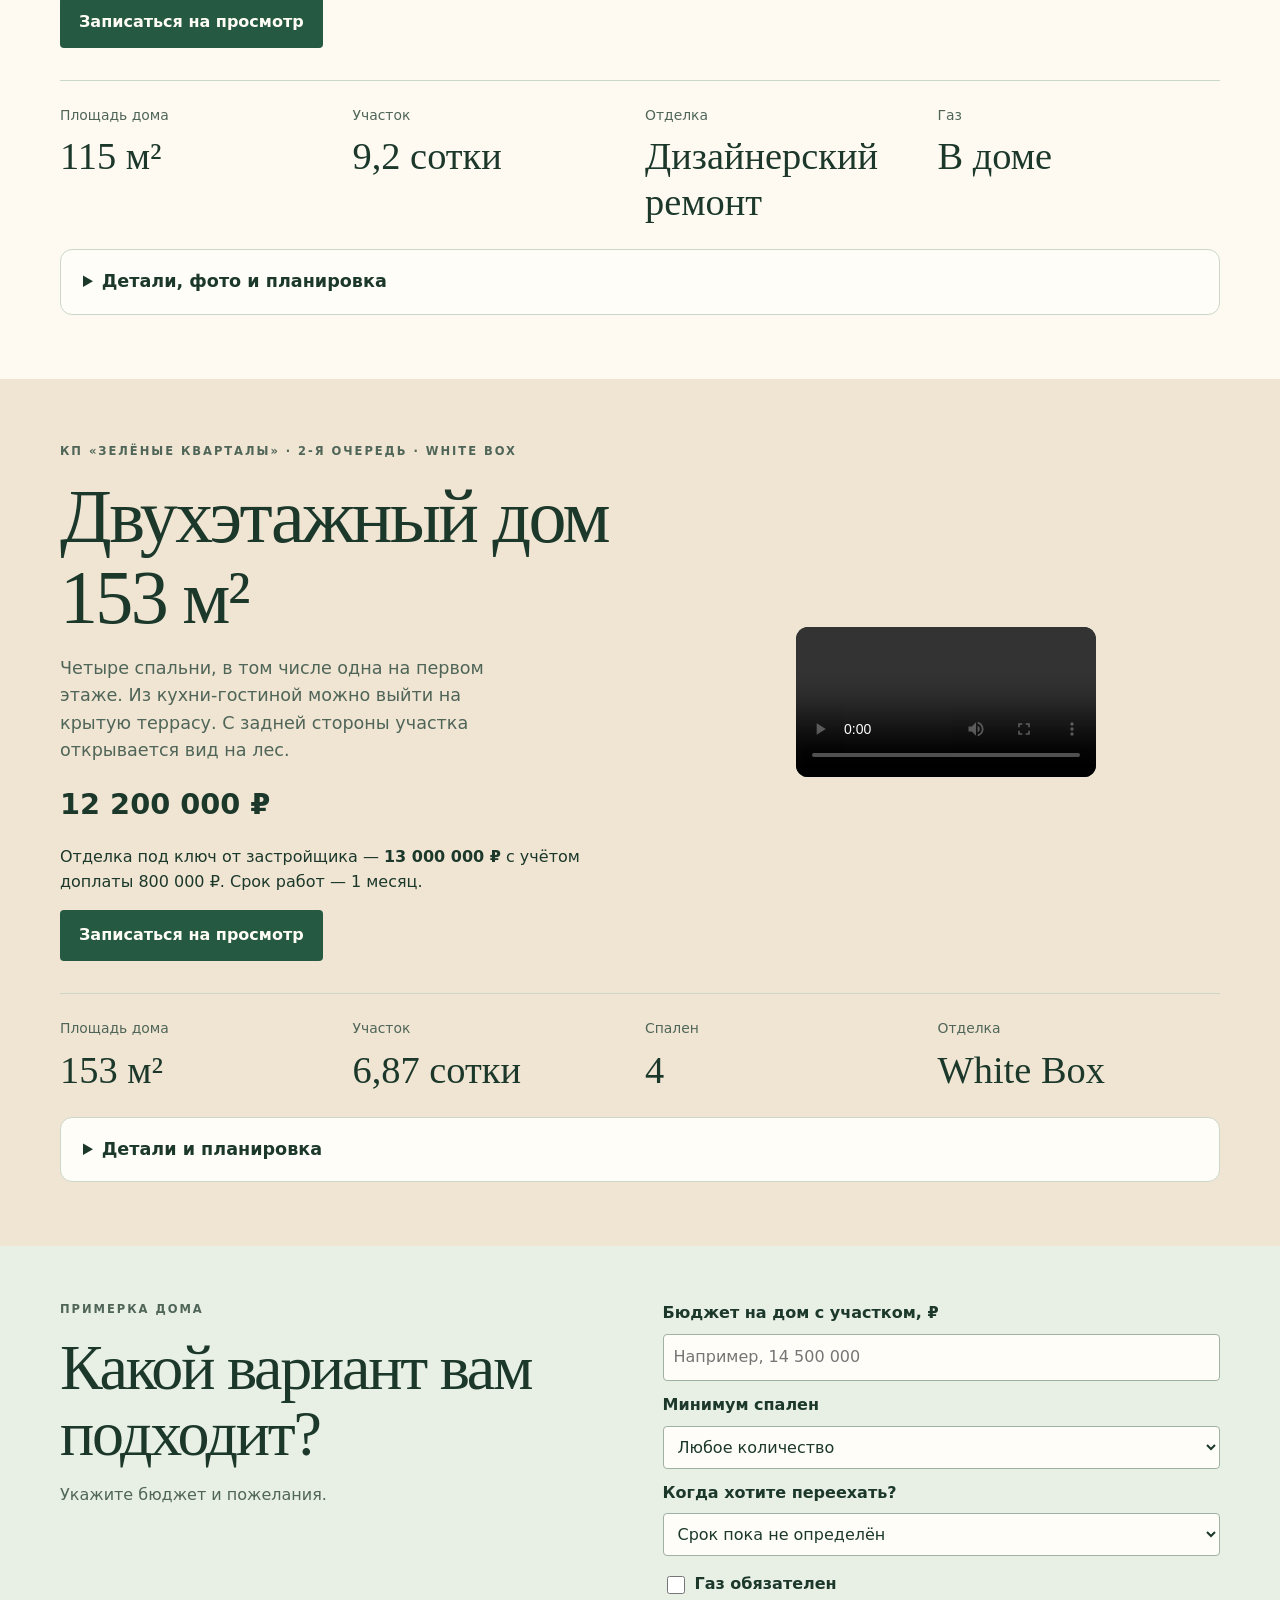
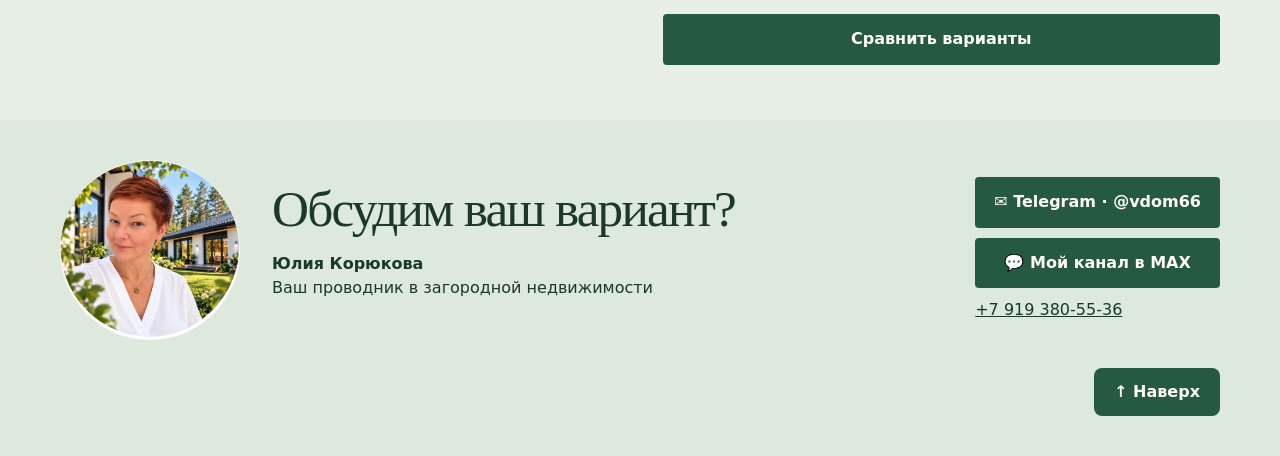
==== commit 64b1d2c1: "Add files via upload" ====
--- a/index.html
+++ b/index.html
@@ -1,6 +1,6 @@
 <!doctype html>
-<html lang="ru"><head><meta charset="utf-8"><meta name="viewport" content="width=device-width, initial-scale=1"><title>Примерочная загородных домов — Екатеринбург</title><meta name="description" content="Готовые дома в Яснолетово и Лесных улочках, строительство SHiLO в Зелёных кварталах. Сравните варианты по вашим пожеланиям."><link rel="stylesheet" href="style.css?v=cards"><script src="fit.js?v=rassoha" defer></script></head>
-<body><header class="wrap" id="top"><a class="brand" href="#">Примерочная<br><span>загородных домов</span></a><nav aria-label="Разделы сайта"><a href="#title">Яснолетово</a><a href="#shilo">Зелёные кварталы</a><a href="#helen">HELEN HOUSE</a><a href="#barnhouse">BARNHOUSE</a><a href="#lesnye">Лесные улочки</a><a href="#polyana">с. Патруши</a><a href="#europa">КП Европа</a><a href="#green180">Зелёные кварталы 3</a><a href="#rassoha">Рассоха Парк</a><a href="#bobrovsky">Бобровский</a><a href="#granat">Заповедник</a><a class="button compare-link" href="#fit">Сравнить</a><a class="outline" href="#contact">Записаться</a></nav></header>
+<html lang="ru"><head><meta charset="utf-8"><meta name="viewport" content="width=device-width, initial-scale=1"><title>Примерочная загородных домов — Екатеринбург</title><meta name="description" content="Готовые дома в Яснолетово и Лесных улочках, строительство SHiLO в Зелёных кварталах. Сравните варианты по вашим пожеланиям."><link rel="stylesheet" href="style.css?v=zk153"><script src="fit.js?v=zk153" defer></script></head>
+<body><header class="wrap" id="top"><a class="brand" href="#">Примерочная<br><span>загородных домов</span></a><nav aria-label="Разделы сайта"><a href="#title">Яснолетово</a><a href="#shilo">Зелёные кварталы</a><a href="#helen">HELEN HOUSE</a><a href="#barnhouse">BARNHOUSE</a><a href="#lesnye">Лесные улочки</a><a href="#polyana">с. Патруши</a><a href="#europa">КП Европа</a><a href="#green180">Зелёные кварталы 3</a><a href="#rassoha">Рассоха Парк</a><a href="#bobrovsky">Бобровский</a><a href="#granat">Заповедник</a><a href="#zk153">Зелёные Кварталы 2</a><a class="button compare-link" href="#fit">Сравнить</a><a class="outline" href="#contact">Записаться</a></nav></header>
 <main>
 <div class="about-band"><section class="wrap about-yulia" aria-label="О Юлии Корюковой">
 <img src="yulia-koryukova.webp" width="112" height="112" alt="Юлия Корюкова">
@@ -228,6 +228,23 @@
 <h3>Коммуникации</h3><p>Газ, водяной тёплый пол с отдельными контурами, приточно-вытяжная вентиляция, скважина и энергонезависимый биосептик. Электрокотёл 15 кВт с управлением через приложение.</p>
 <h3>Посёлок</h3><p>Охраняемая территория, видеонаблюдение и асфальтированные дороги. Есть магазины, школа, детский сад, детский центр, лес и водоём. До муниципальной школы ходит школьный автобус.</p>
 </div></details></section>
+<section class="wrap property-card" id="zk153">
+<div class="property-overview">
+<div class="property-copy"><p class="eyebrow">КП «Зелёные Кварталы» · 2-я очередь · White Box</p>
+<h2>Двухэтажный дом 153 м²</h2>
+<p class="lead">Четыре спальни, в том числе одна на первом этаже. Из кухни-гостиной можно выйти на крытую террасу. С задней стороны участка открывается вид на лес.</p>
+<p class="price">12 200 000 ₽</p><p>Отделка под ключ от застройщика — <strong>13 000 000 ₽</strong> с учётом доплаты 800 000 ₽. Срок работ — 1 месяц.</p>
+<a class="button" href="https://t.me/vdom66?text=%D0%97%D0%B4%D1%80%D0%B0%D0%B2%D1%81%D1%82%D0%B2%D1%83%D0%B9%D1%82%D0%B5%2C%20%D0%AE%D0%BB%D0%B8%D1%8F%21%20%D0%98%D0%BD%D1%82%D0%B5%D1%80%D0%B5%D1%81%D1%83%D0%B5%D1%82%20%D0%B4%D0%BE%D0%BC%20153%20%D0%BC%C2%B2%20%D0%B2%20%D0%9A%D0%9F%20%C2%AB%D0%97%D0%B5%D0%BB%D1%91%D0%BD%D1%8B%D0%B5%20%D0%9A%D0%B2%D0%B0%D1%80%D1%82%D0%B0%D0%BB%D1%8B%C2%BB%2C%202-%D1%8F%20%D0%BE%D1%87%D0%B5%D1%80%D0%B5%D0%B4%D1%8C.%20%D0%A5%D0%BE%D1%87%D1%83%20%D0%B7%D0%B0%D0%BF%D0%B8%D1%81%D0%B0%D1%82%D1%8C%D1%81%D1%8F%20%D0%BD%D0%B0%20%D0%BF%D1%80%D0%BE%D1%81%D0%BC%D0%BE%D1%82%D1%80.">Записаться на просмотр</a></div>
+<div class="property-media"><video width="478" height="850" controls preload="metadata" playsinline src="zk153-tour.mp4" aria-label="Видеообзор дома 153 м² в Зелёных Кварталах"></video></div>
+</div>
+<dl class="facts"><div><dt>Площадь дома</dt><dd>153 м²</dd></div><div><dt>Участок</dt><dd>6,87 сотки</dd></div><div><dt>Спален</dt><dd>4</dd></div><div><dt>Отделка</dt><dd>White Box</dd></div></dl>
+<details class="property-details"><summary>Детали и планировка</summary><div class="property-details-content">
+<h3>Первый этаж</h3><p>Кухня-гостиная с выходом на крытую террасу, спальня, санузел, гардеробная, котельная и подсобное помещение под лестницей.</p>
+<h3>Второй этаж</h3><p>Мастер-спальня, две детские комнаты, гардеробная и большой санузел. Из окон открывается вид на лес. Есть люк с лестницей на крышу.</p>
+<a class="plan" href="zk153-plan.png" target="_blank" rel="noopener"><img src="zk153-plan.png" loading="lazy" alt="Планировка первого и второго этажей дома с площадями помещений"><span>Открыть планировку обоих этажей</span></a>
+<h3>Участок и посёлок</h3><p>Сделана отмостка, выведена вода на улицу и предусмотрены наружные розетки. В посёлке закрытая территория, КПП, охрана, асфальтированные дороги и подземные коммуникации.</p>
+<h3>Условия покупки</h3><p>Помогу оформить ипотеку бесплатно. Покупатель комиссию не платит.</p>
+</div></details></section>
 <section class="quiz" id="fit"><div class="wrap quiz-grid"><div><p class="eyebrow">Примерка дома</p><h2>Какой вариант вам подходит?</h2><p>Укажите бюджет и пожелания.</p></div>
 <form id="fit-form">
 <label for="budget">Бюджет на дом с участком, ₽</label><input id="budget" type="number" inputmode="numeric" min="1" placeholder="Например, 14 500 000">
--- a/style.css
+++ b/style.css
@@ -197,4 +197,4 @@
 
 #barnhouse.property-card{background:#f0e5d3}.barn-gallery{grid-template-columns:repeat(2,minmax(0,1fr));margin-top:24px}.barn-gallery img{aspect-ratio:4/3}
 
-#green180.property-card,#bobrovsky.property-card{background:#f0e5d3}
+#green180.property-card,#bobrovsky.property-card,#zk153.property-card{background:#f0e5d3}
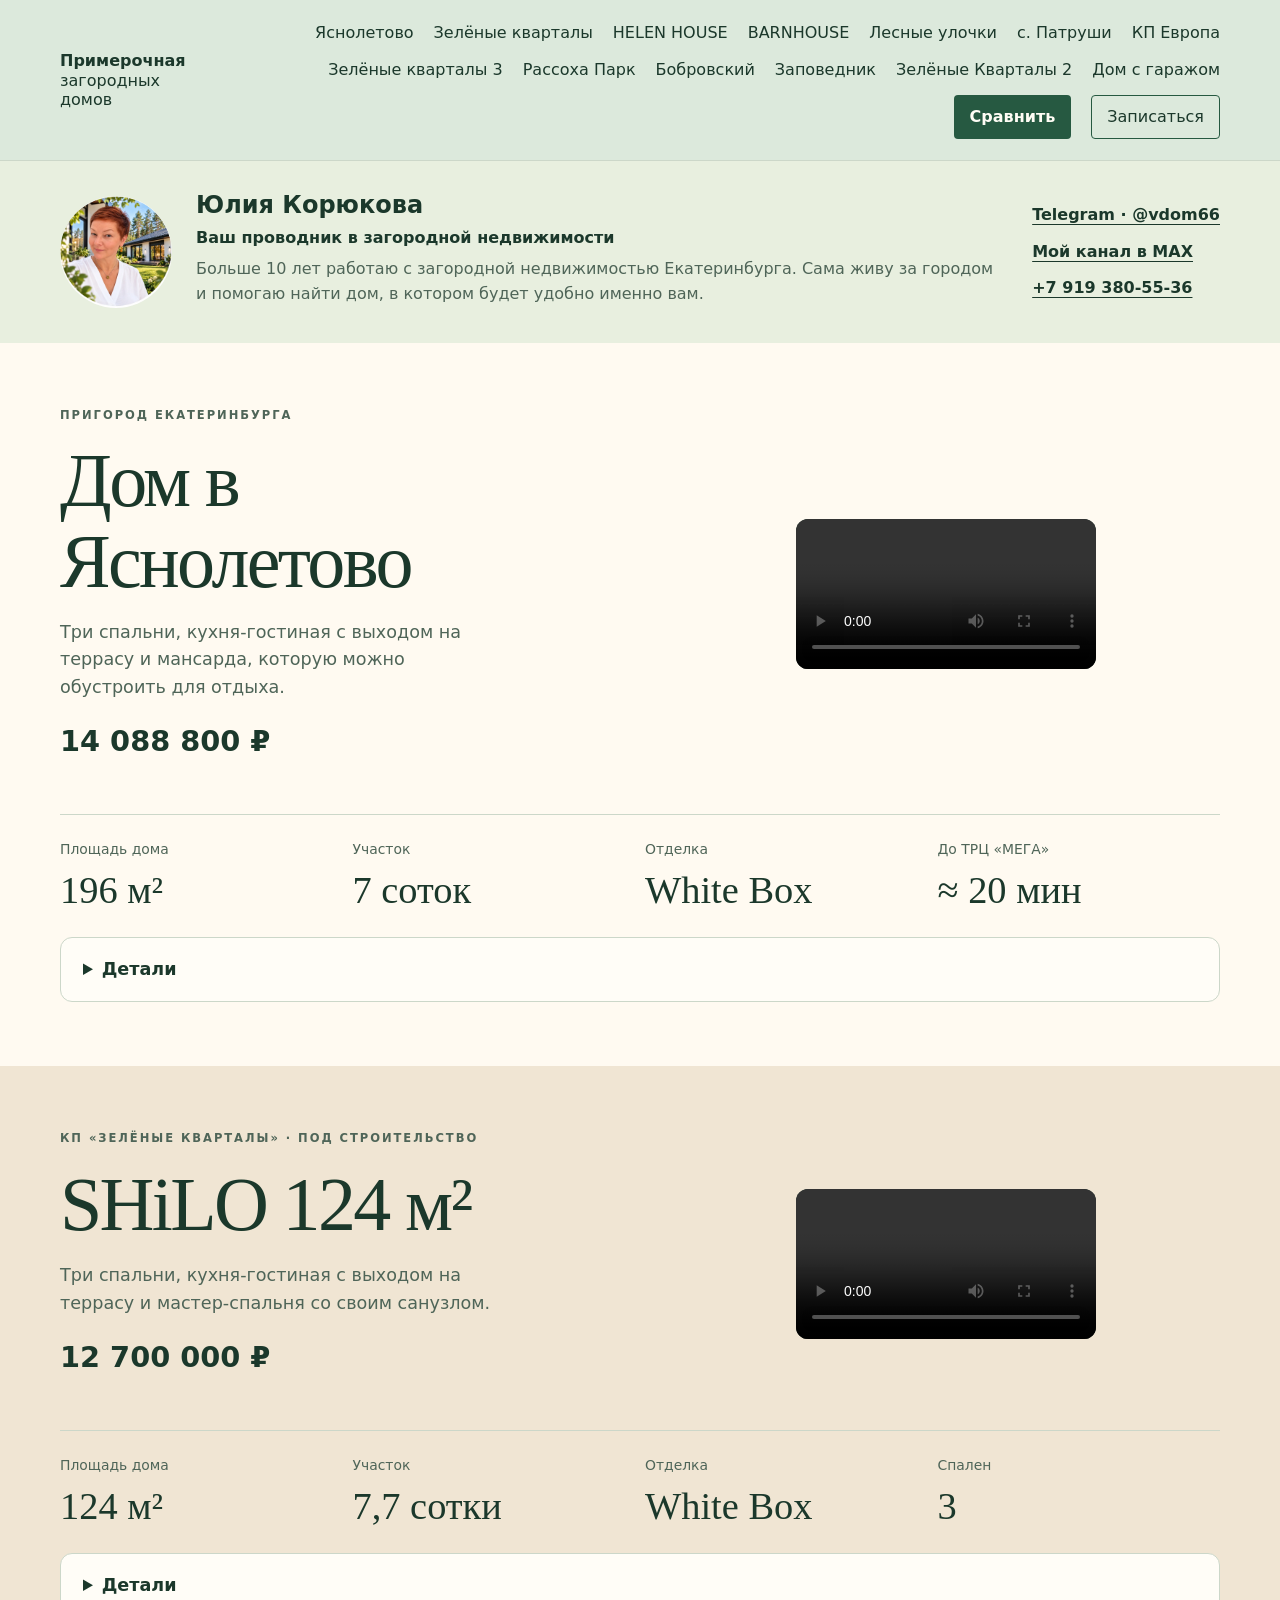
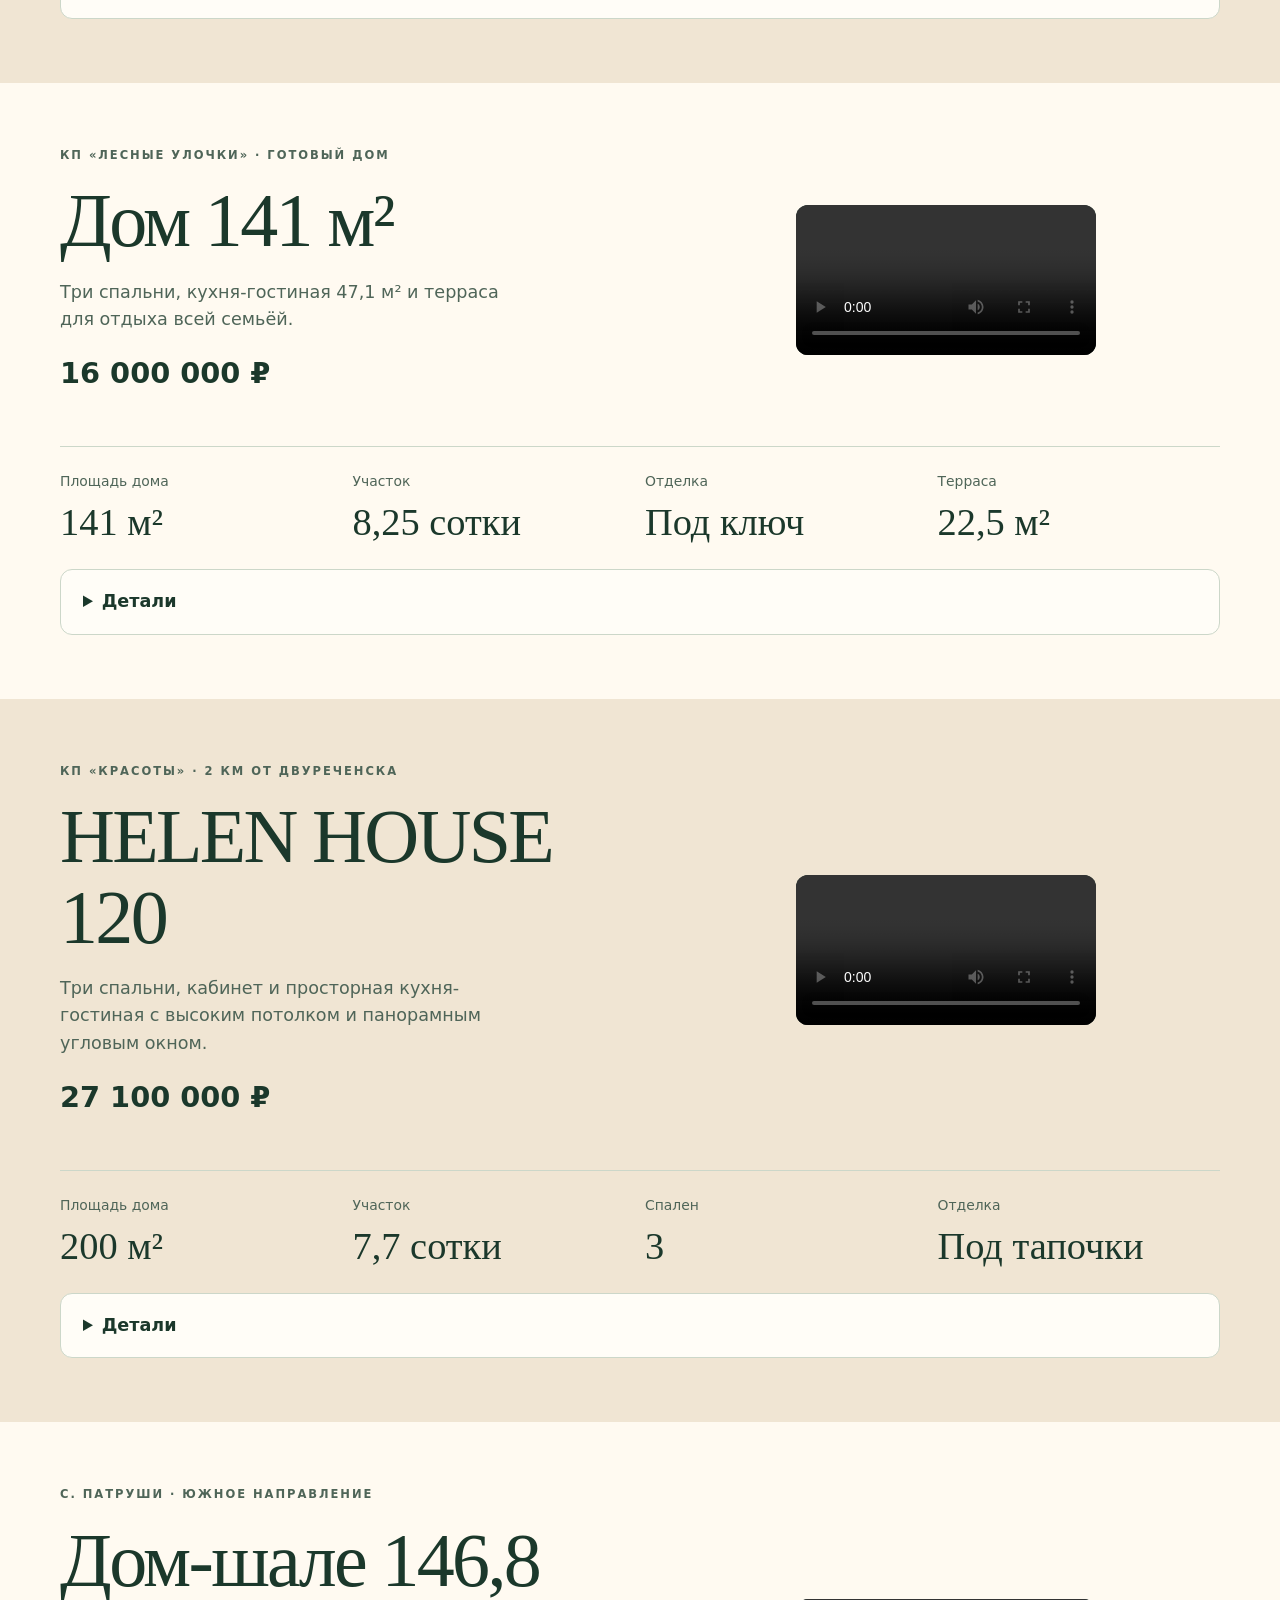
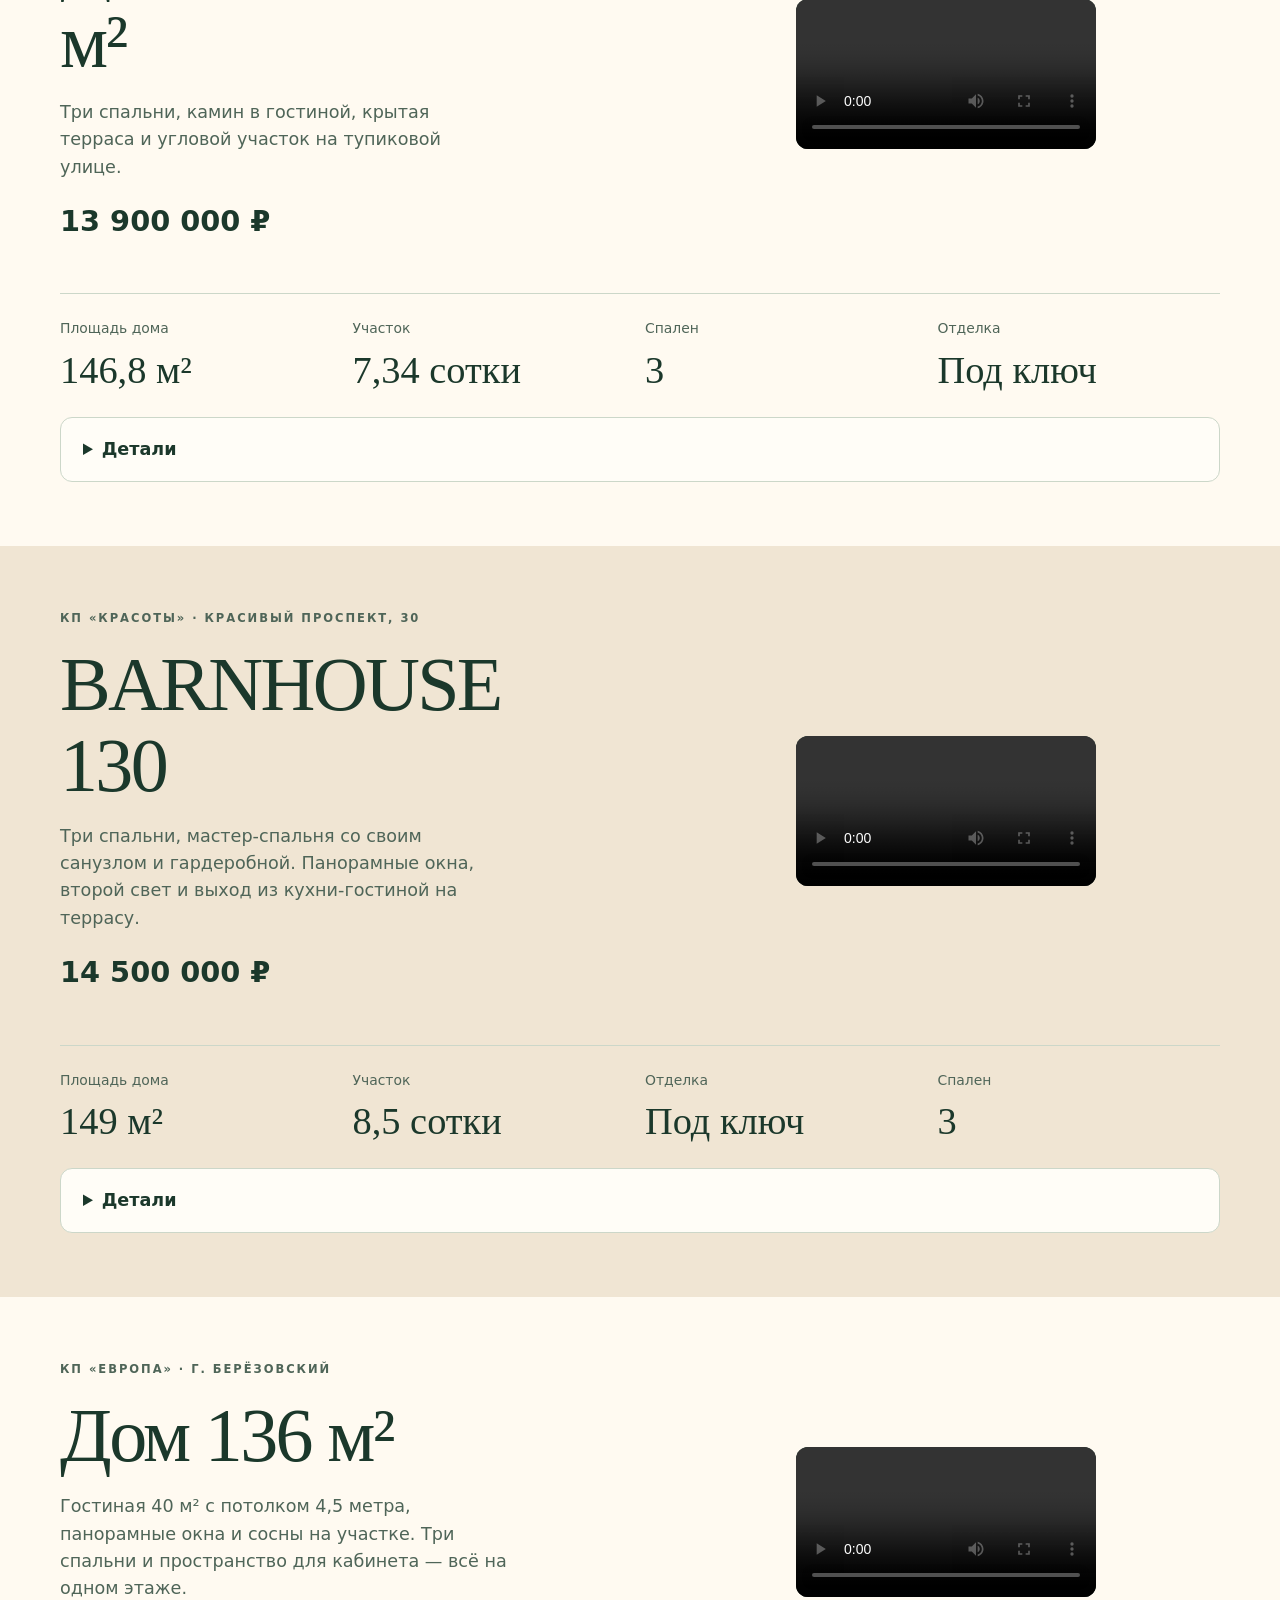
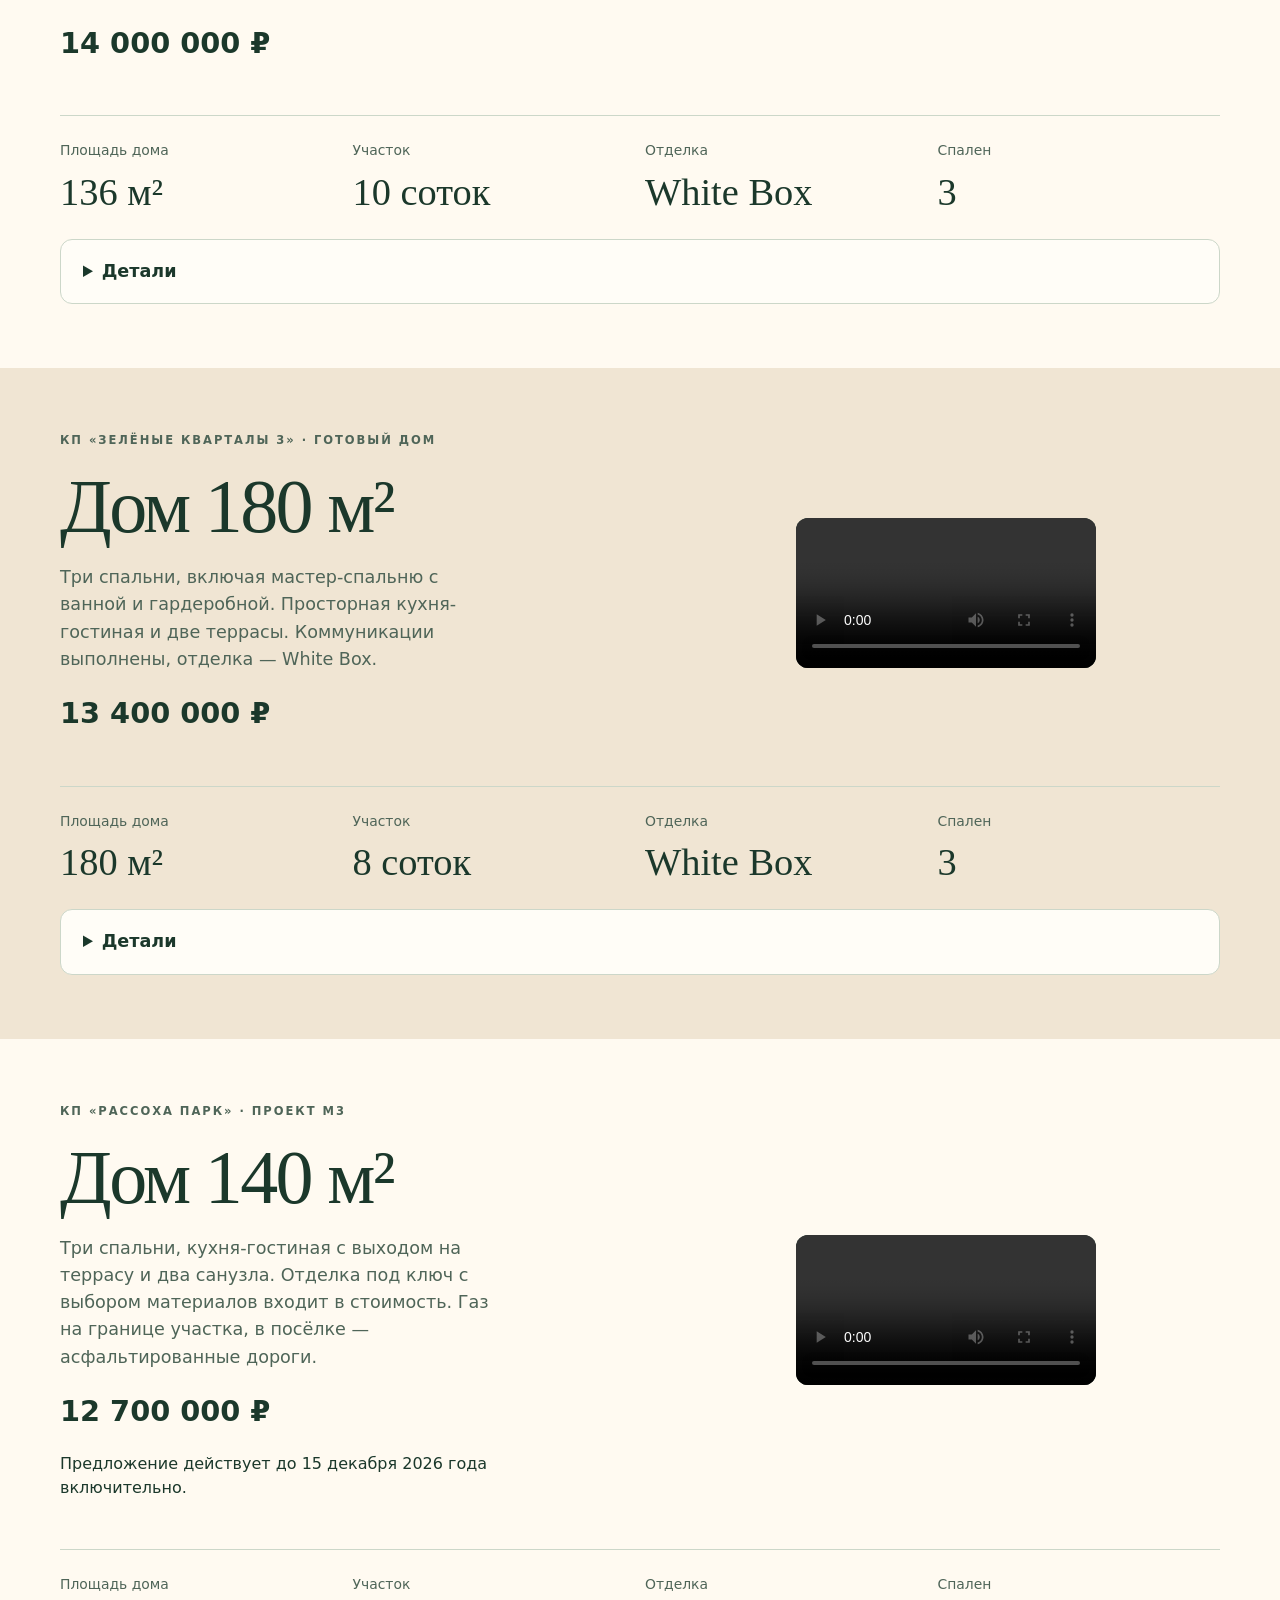
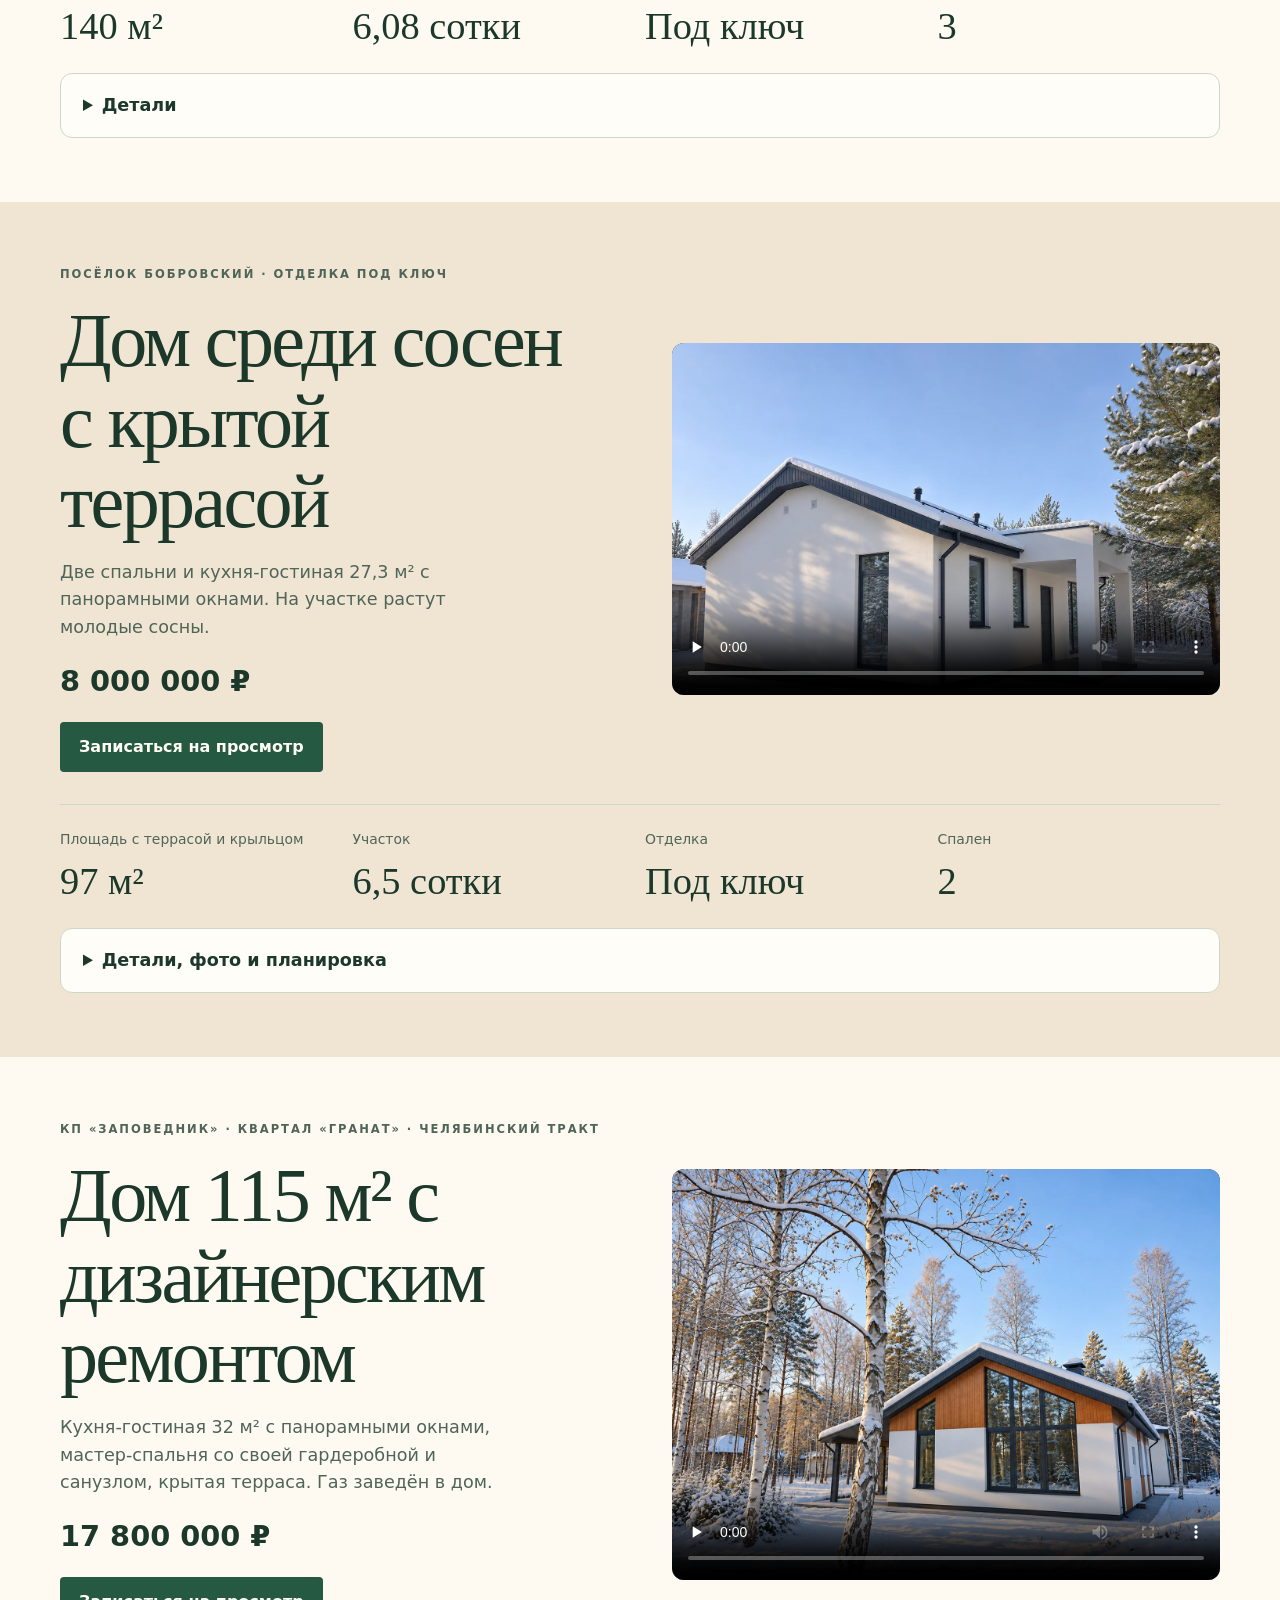
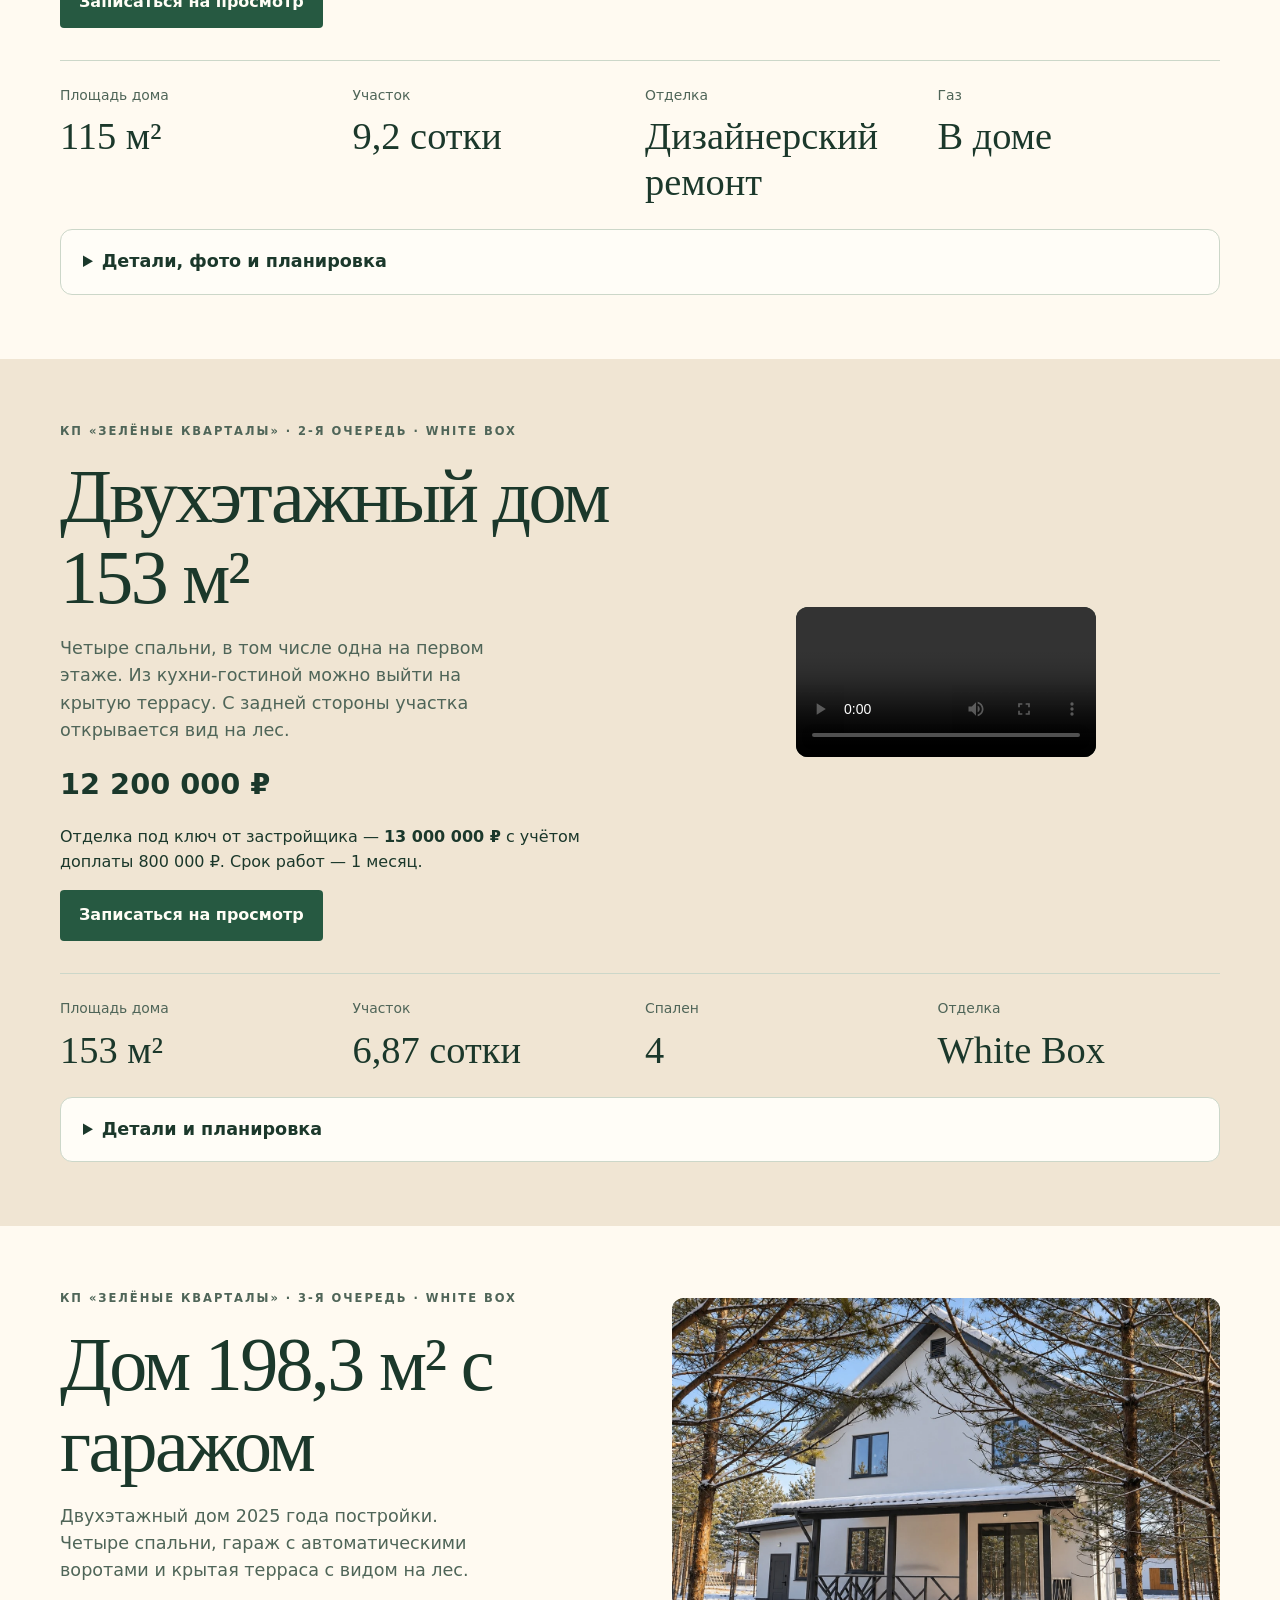
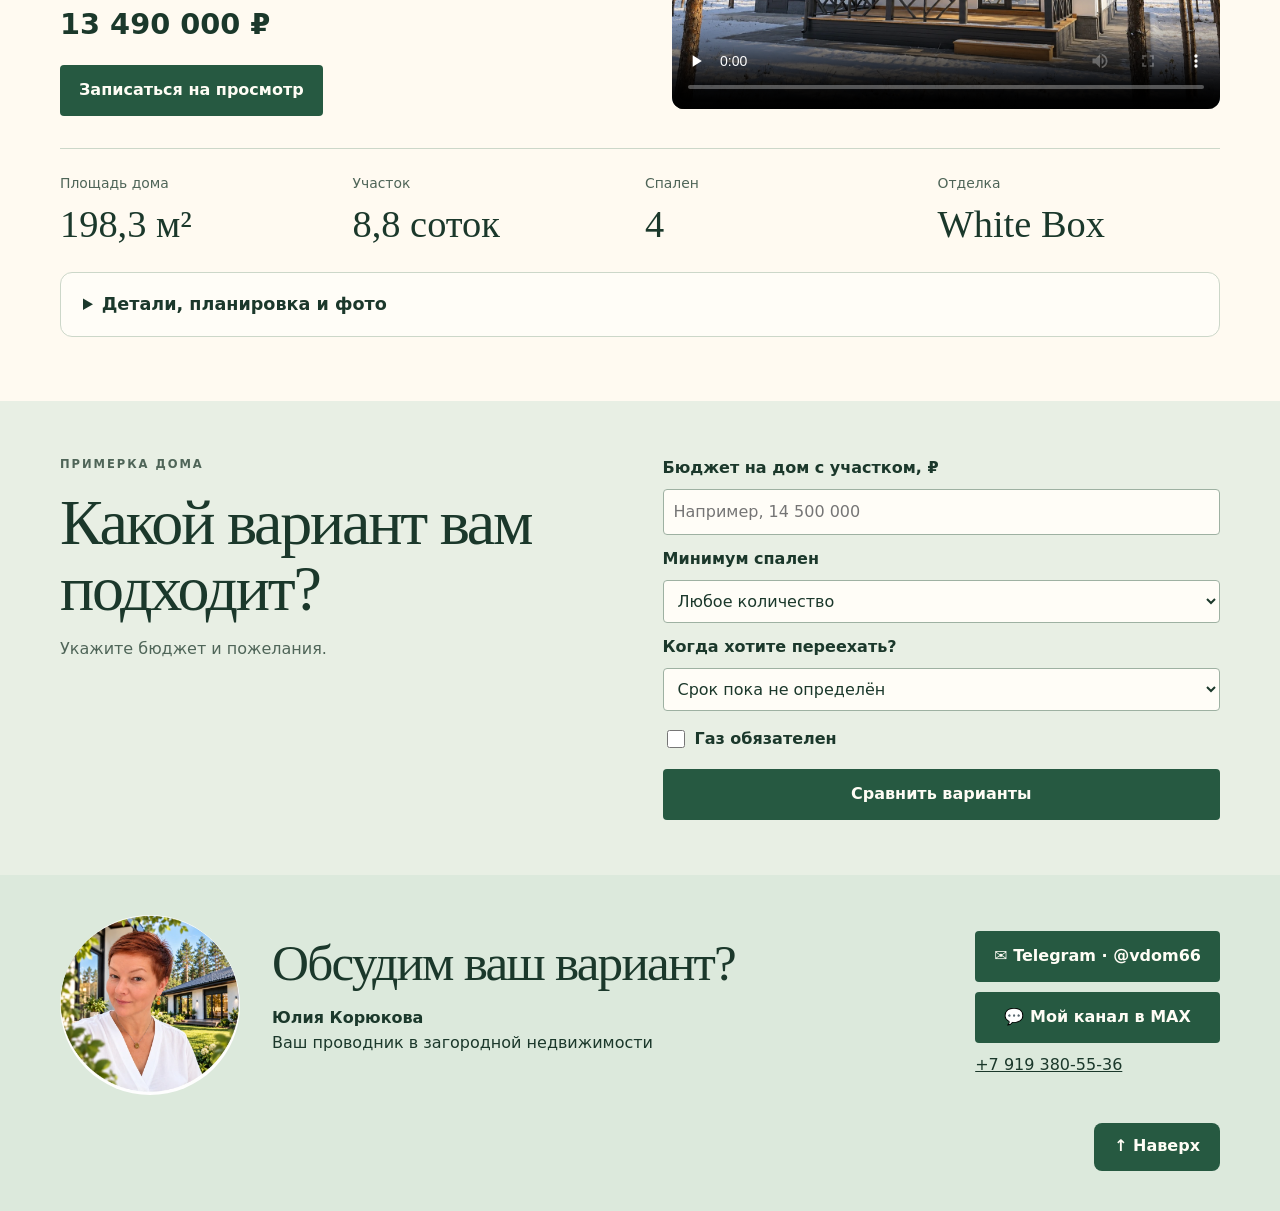
==== commit 6ac6f00f: "Add files via upload" ====
--- a/index.html
+++ b/index.html
@@ -1,6 +1,6 @@
 <!doctype html>
 <html lang="ru"><head><meta charset="utf-8"><meta name="viewport" content="width=device-width, initial-scale=1"><title>Примерочная загородных домов — Екатеринбург</title><meta name="description" content="Готовые дома в Яснолетово и Лесных улочках, строительство SHiLO в Зелёных кварталах. Сравните варианты по вашим пожеланиям."><link rel="stylesheet" href="style.css?v=zk153"><script src="fit.js?v=zk153" defer></script></head>
-<body><header class="wrap" id="top"><a class="brand" href="#">Примерочная<br><span>загородных домов</span></a><nav aria-label="Разделы сайта"><a href="#title">Яснолетово</a><a href="#shilo">Зелёные кварталы</a><a href="#helen">HELEN HOUSE</a><a href="#barnhouse">BARNHOUSE</a><a href="#lesnye">Лесные улочки</a><a href="#polyana">с. Патруши</a><a href="#europa">КП Европа</a><a href="#green180">Зелёные кварталы 3</a><a href="#rassoha">Рассоха Парк</a><a href="#bobrovsky">Бобровский</a><a href="#granat">Заповедник</a><a href="#zk153">Зелёные Кварталы 2</a><a class="button compare-link" href="#fit">Сравнить</a><a class="outline" href="#contact">Записаться</a></nav></header>
+<body><header class="wrap" id="top"><a class="brand" href="#">Примерочная<br><span>загородных домов</span></a><nav aria-label="Разделы сайта"><a href="#title">Яснолетово</a><a href="#shilo">Зелёные кварталы</a><a href="#helen">HELEN HOUSE</a><a href="#barnhouse">BARNHOUSE</a><a href="#lesnye">Лесные улочки</a><a href="#polyana">с. Патруши</a><a href="#europa">КП Европа</a><a href="#green180">Зелёные кварталы 3</a><a href="#rassoha">Рассоха Парк</a><a href="#bobrovsky">Бобровский</a><a href="#granat">Заповедник</a><a href="#zk153">Зелёные Кварталы 2</a><a href="#zk198">Дом с гаражом</a><a class="button compare-link" href="#fit">Сравнить</a><a class="outline" href="#contact">Записаться</a></nav></header>
 <main>
 <div class="about-band"><section class="wrap about-yulia" aria-label="О Юлии Корюковой">
 <img src="yulia-koryukova.webp" width="112" height="112" alt="Юлия Корюкова">
@@ -245,6 +245,32 @@
 <h3>Участок и посёлок</h3><p>Сделана отмостка, выведена вода на улицу и предусмотрены наружные розетки. В посёлке закрытая территория, КПП, охрана, асфальтированные дороги и подземные коммуникации.</p>
 <h3>Условия покупки</h3><p>Помогу оформить ипотеку бесплатно. Покупатель комиссию не платит.</p>
 </div></details></section>
+<section class="wrap property-card" id="zk198">
+<div class="property-overview">
+<div class="property-copy">
+<p class="eyebrow">КП «Зелёные Кварталы» · 3-я очередь · White Box</p>
+<h2>Дом 198,3 м² с гаражом</h2>
+<p class="lead">Двухэтажный дом 2025 года постройки. Четыре спальни, гараж с автоматическими воротами и крытая терраса с видом на лес.</p>
+<p class="price">13 490 000 ₽</p>
+<a class="button" href="https://t.me/vdom66?text=%D0%97%D0%B4%D1%80%D0%B0%D0%B2%D1%81%D1%82%D0%B2%D1%83%D0%B9%D1%82%D0%B5%2C%20%D0%AE%D0%BB%D0%B8%D1%8F%21%20%D0%A5%D0%BE%D1%87%D1%83%20%D0%BF%D0%BE%D1%81%D0%BC%D0%BE%D1%82%D1%80%D0%B5%D1%82%D1%8C%20%D0%B4%D0%BE%D0%BC%20198%2C3%20%D0%BC%C2%B2%20%D1%81%20%D0%B3%D0%B0%D1%80%D0%B0%D0%B6%D0%BE%D0%BC%20%D0%B2%20%D0%9A%D0%9F%20%C2%AB%D0%97%D0%B5%D0%BB%D1%91%D0%BD%D1%8B%D0%B5%20%D0%9A%D0%B2%D0%B0%D1%80%D1%82%D0%B0%D0%BB%D1%8B%C2%BB%2C%203-%D1%8F%20%D0%BE%D1%87%D0%B5%D1%80%D0%B5%D0%B4%D1%8C.">Записаться на просмотр</a>
+</div>
+<div class="property-media"><video width="1280" height="720" controls preload="none" playsinline poster="zk198-front.webp" src="zk198-tour.mp4" aria-label="Видеообзор дома 198,3 м² с гаражом"></video></div>
+</div>
+<dl class="facts"><div><dt>Площадь дома</dt><dd>198,3 м²</dd></div><div><dt>Участок</dt><dd>8,8 соток</dd></div><div><dt>Спален</dt><dd>4</dd></div><div><dt>Отделка</dt><dd>White Box</dd></div></dl>
+<details class="property-details"><summary>Детали, планировка и фото</summary><div class="property-details-content">
+<h3>Первый этаж</h3><p>Кухня-гостиная с выходом на крытую террасу, спальня, санузел, гардеробная и подсобное помещение под лестницей. В гараже предусмотрен слив в канализацию. Котельная расположена в зоне гаража.</p>
+<h3>Второй этаж</h3><p>Мастер-спальня с гардеробной, две детские комнаты, большой санузел и люк на крышу.</p>
+<a class="plan" href="zk198-plan.png" target="_blank" rel="noopener"><img src="zk198-plan.png" loading="lazy" alt="Планировка двух этажей с гаражом и площадями помещений"><span>Открыть планировку обоих этажей</span></a>
+<h3>Фото дома</h3><div class="gallery barn-gallery"><a href="zk198-front.webp"><img src="zk198-front.webp" loading="lazy" alt="Фасад дома и крытая терраса"></a>
+<a href="zk198-entry.webp"><img src="zk198-entry.webp" loading="lazy" alt="Главный фасад и въезд в гараж"></a>
+<a href="zk198-terrace.webp"><img src="zk198-terrace.webp" loading="lazy" alt="Вид на лес с террасы"></a>
+<a href="zk198-garage.webp"><img src="zk198-garage.webp" loading="lazy" alt="Гаражные ворота"></a>
+<a href="zk198-room.webp"><img src="zk198-room.webp" loading="lazy" alt="Комната с отделкой White Box"></a>
+<a href="zk198-heating.webp"><img src="zk198-heating.webp" loading="lazy" alt="Оборудование в котельной"></a></div>
+<h3>Участок и коммуникации</h3><p>Участок ИЖС с видом на лес. Сделана отмостка, выведена вода на улицу и предусмотрены наружные розетки. Стены из газоблоков, электрическое отопление, скважина и септик.</p>
+<h3>Посёлок и транспорт</h3><p>Закрытая территория, охрана, КПП, асфальтированные дороги и подземные коммуникации. До города 4 км. Рядом магазин, аптека, детский сад, школа, остановка общественного транспорта и железная дорога.</p>
+<h3>Условия покупки</h3><p>Помогу оформить ипотеку бесплатно. Покупатель комиссию не платит.</p>
+</div></details></section>
 <section class="quiz" id="fit"><div class="wrap quiz-grid"><div><p class="eyebrow">Примерка дома</p><h2>Какой вариант вам подходит?</h2><p>Укажите бюджет и пожелания.</p></div>
 <form id="fit-form">
 <label for="budget">Бюджет на дом с участком, ₽</label><input id="budget" type="number" inputmode="numeric" min="1" placeholder="Например, 14 500 000">
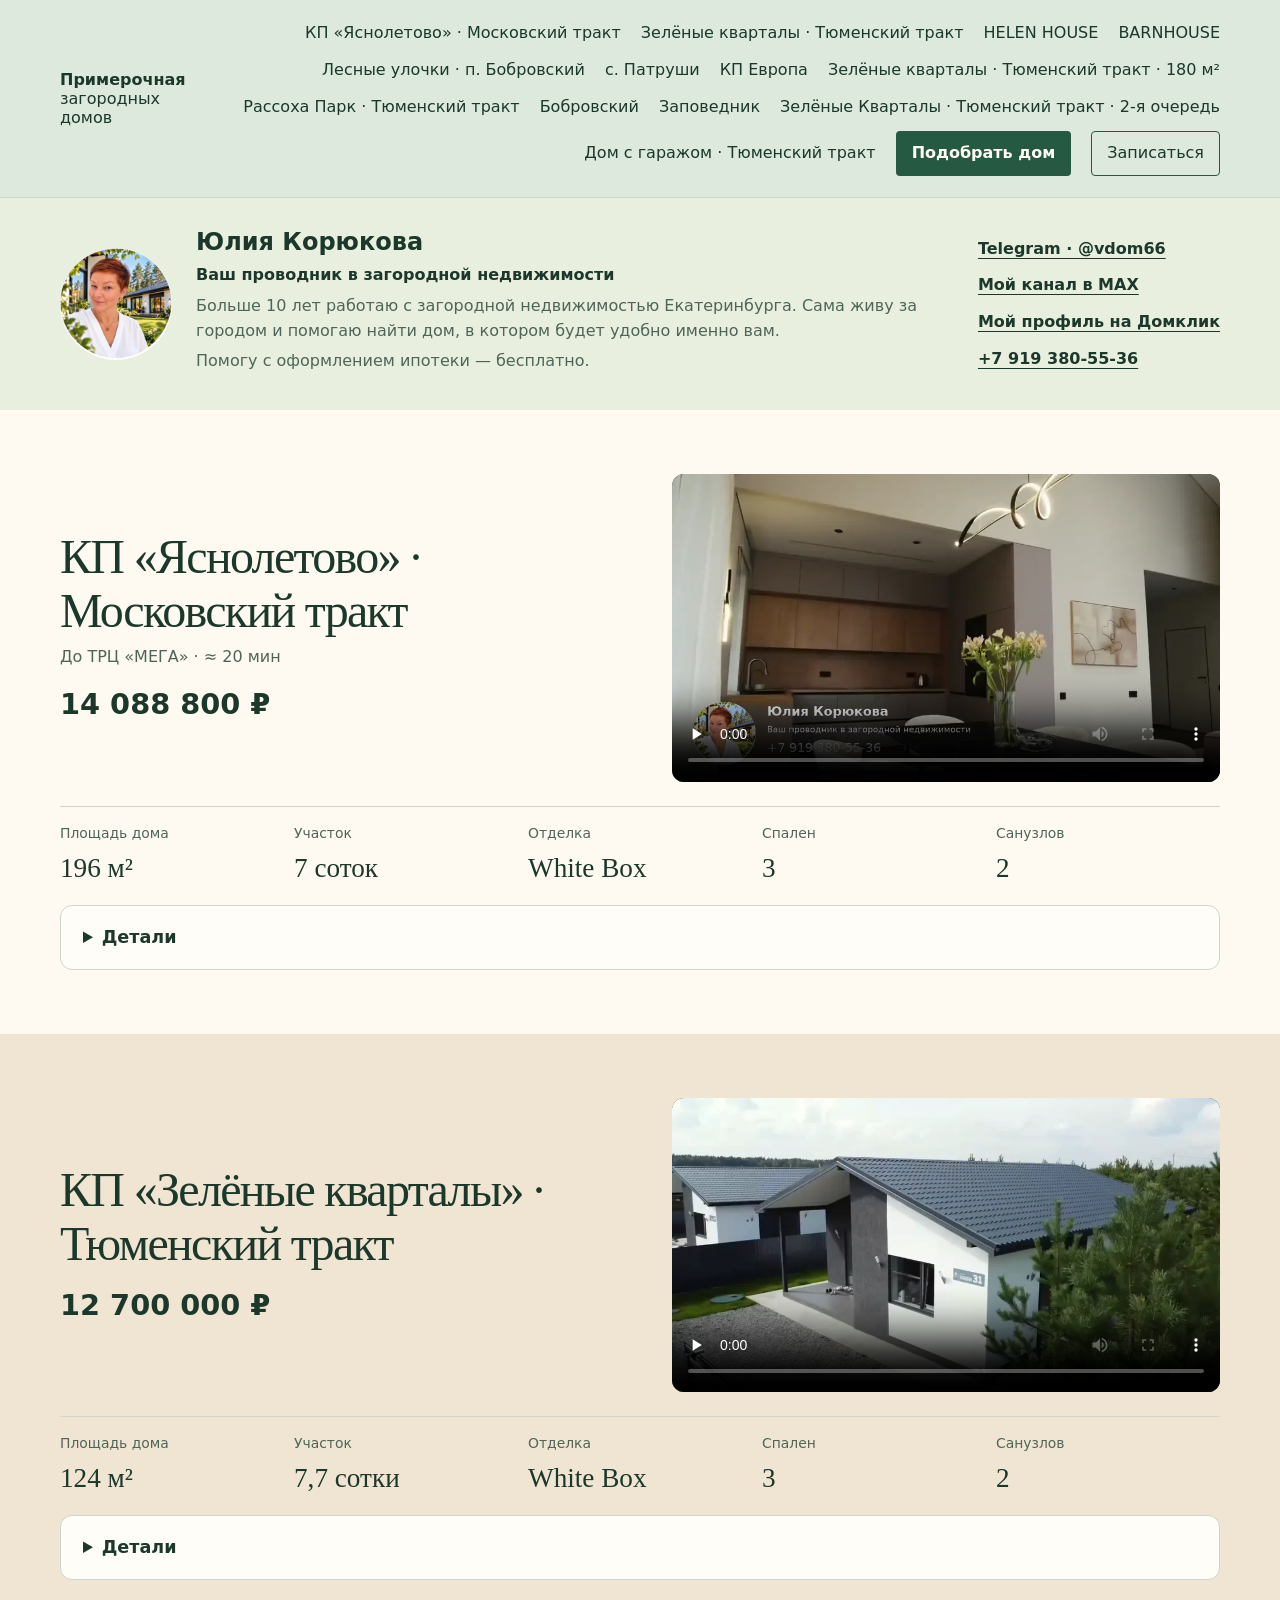
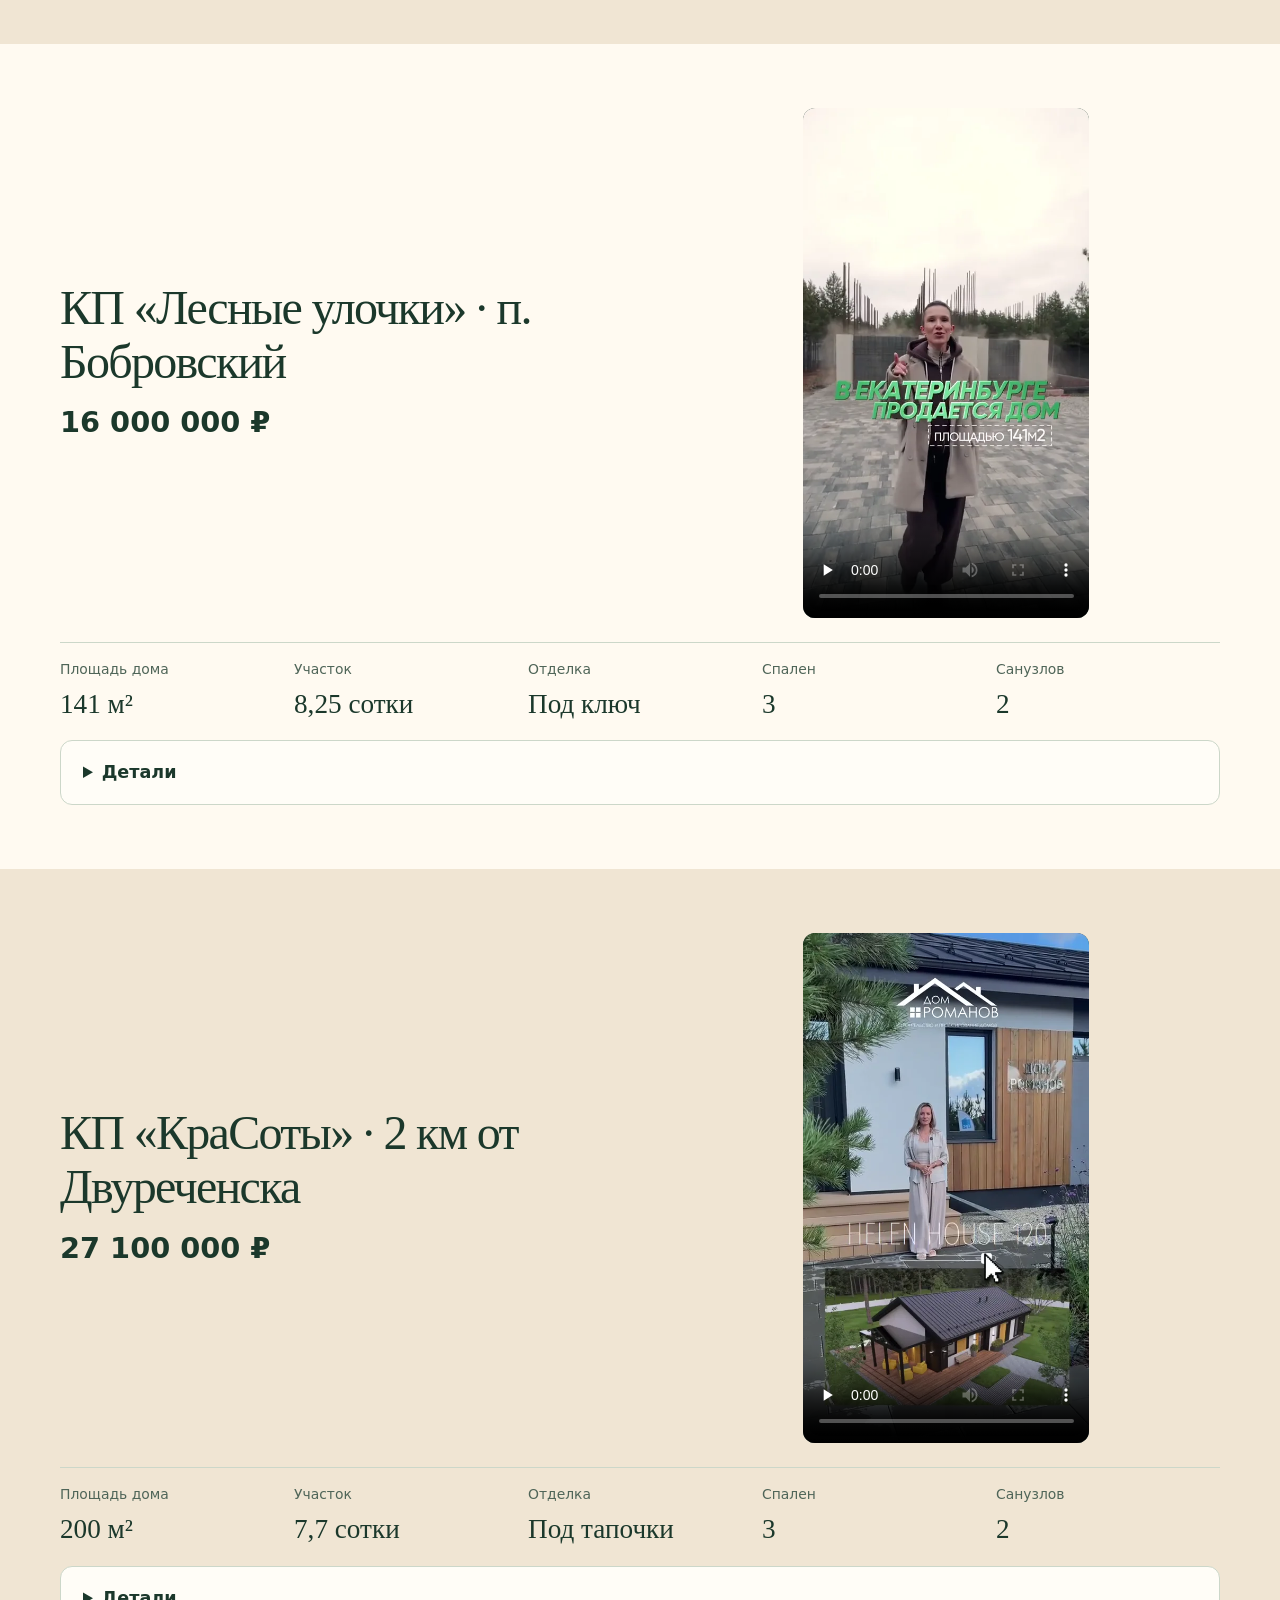
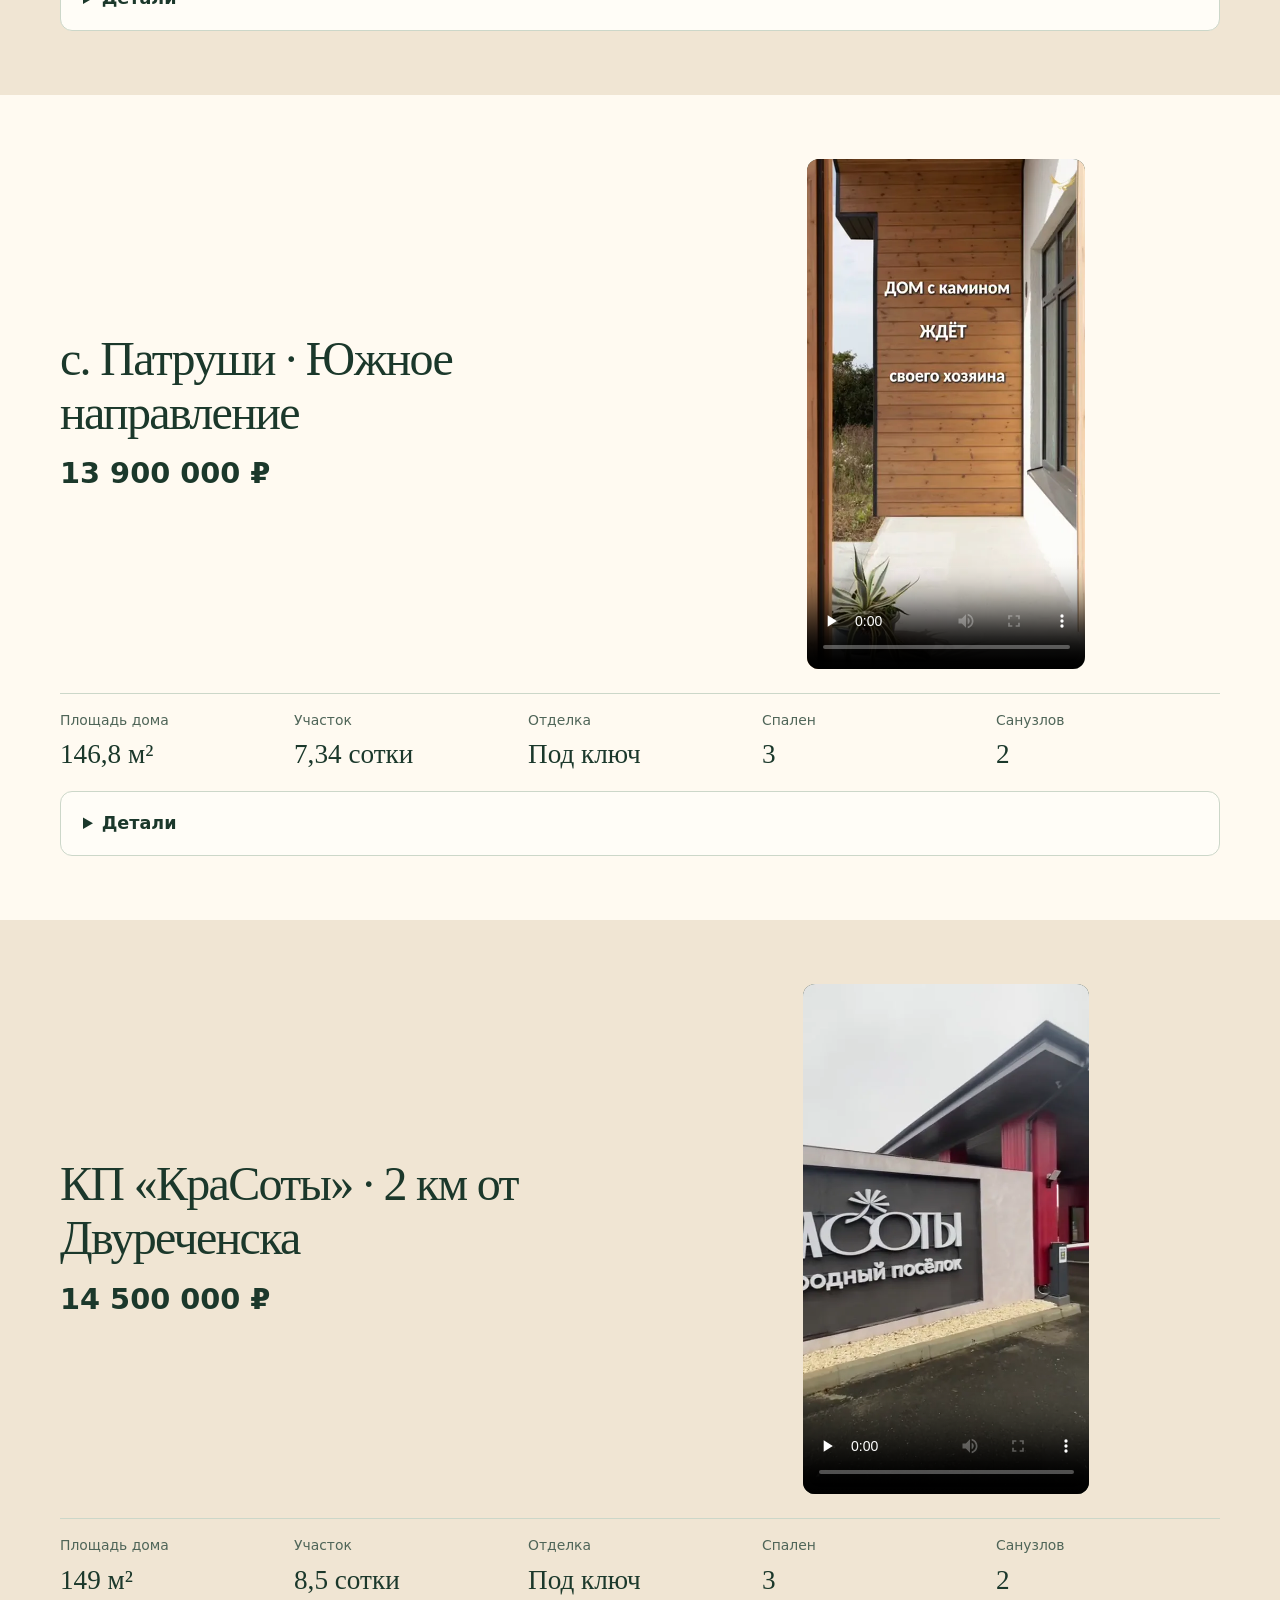
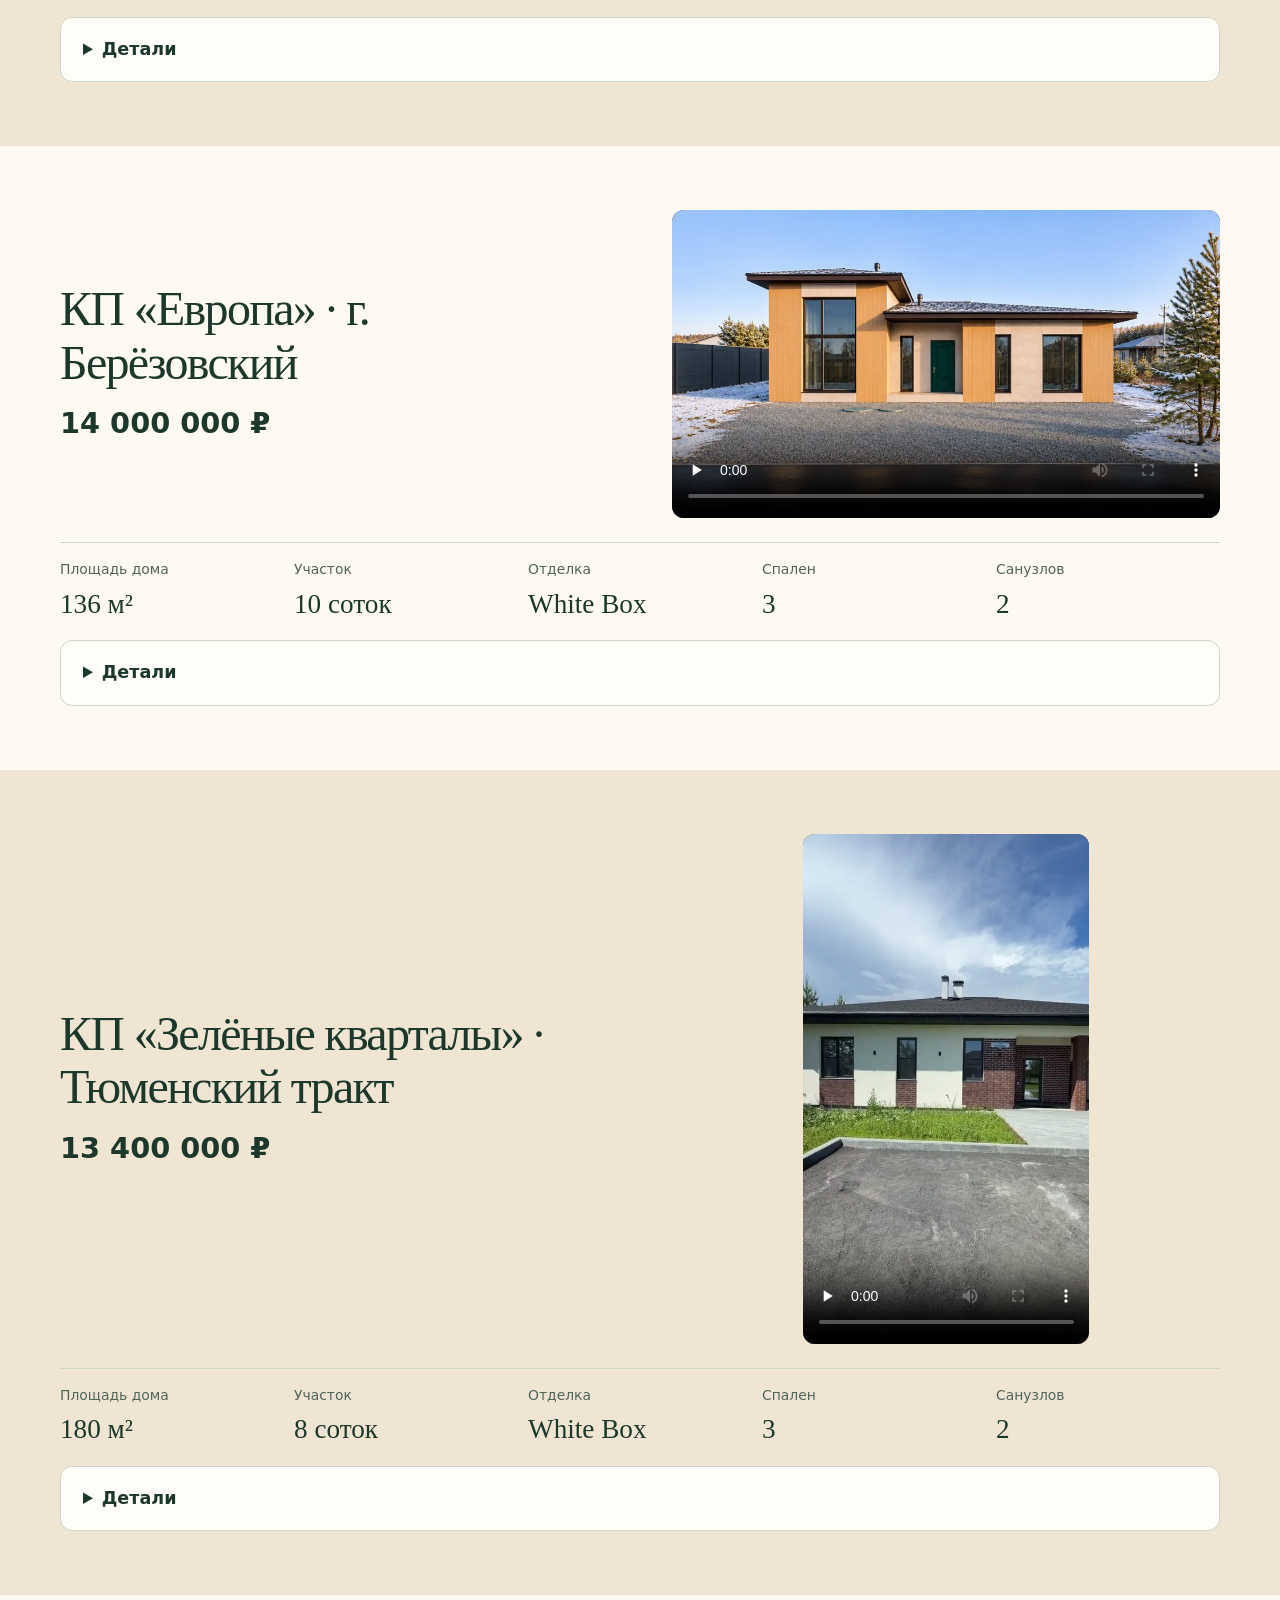
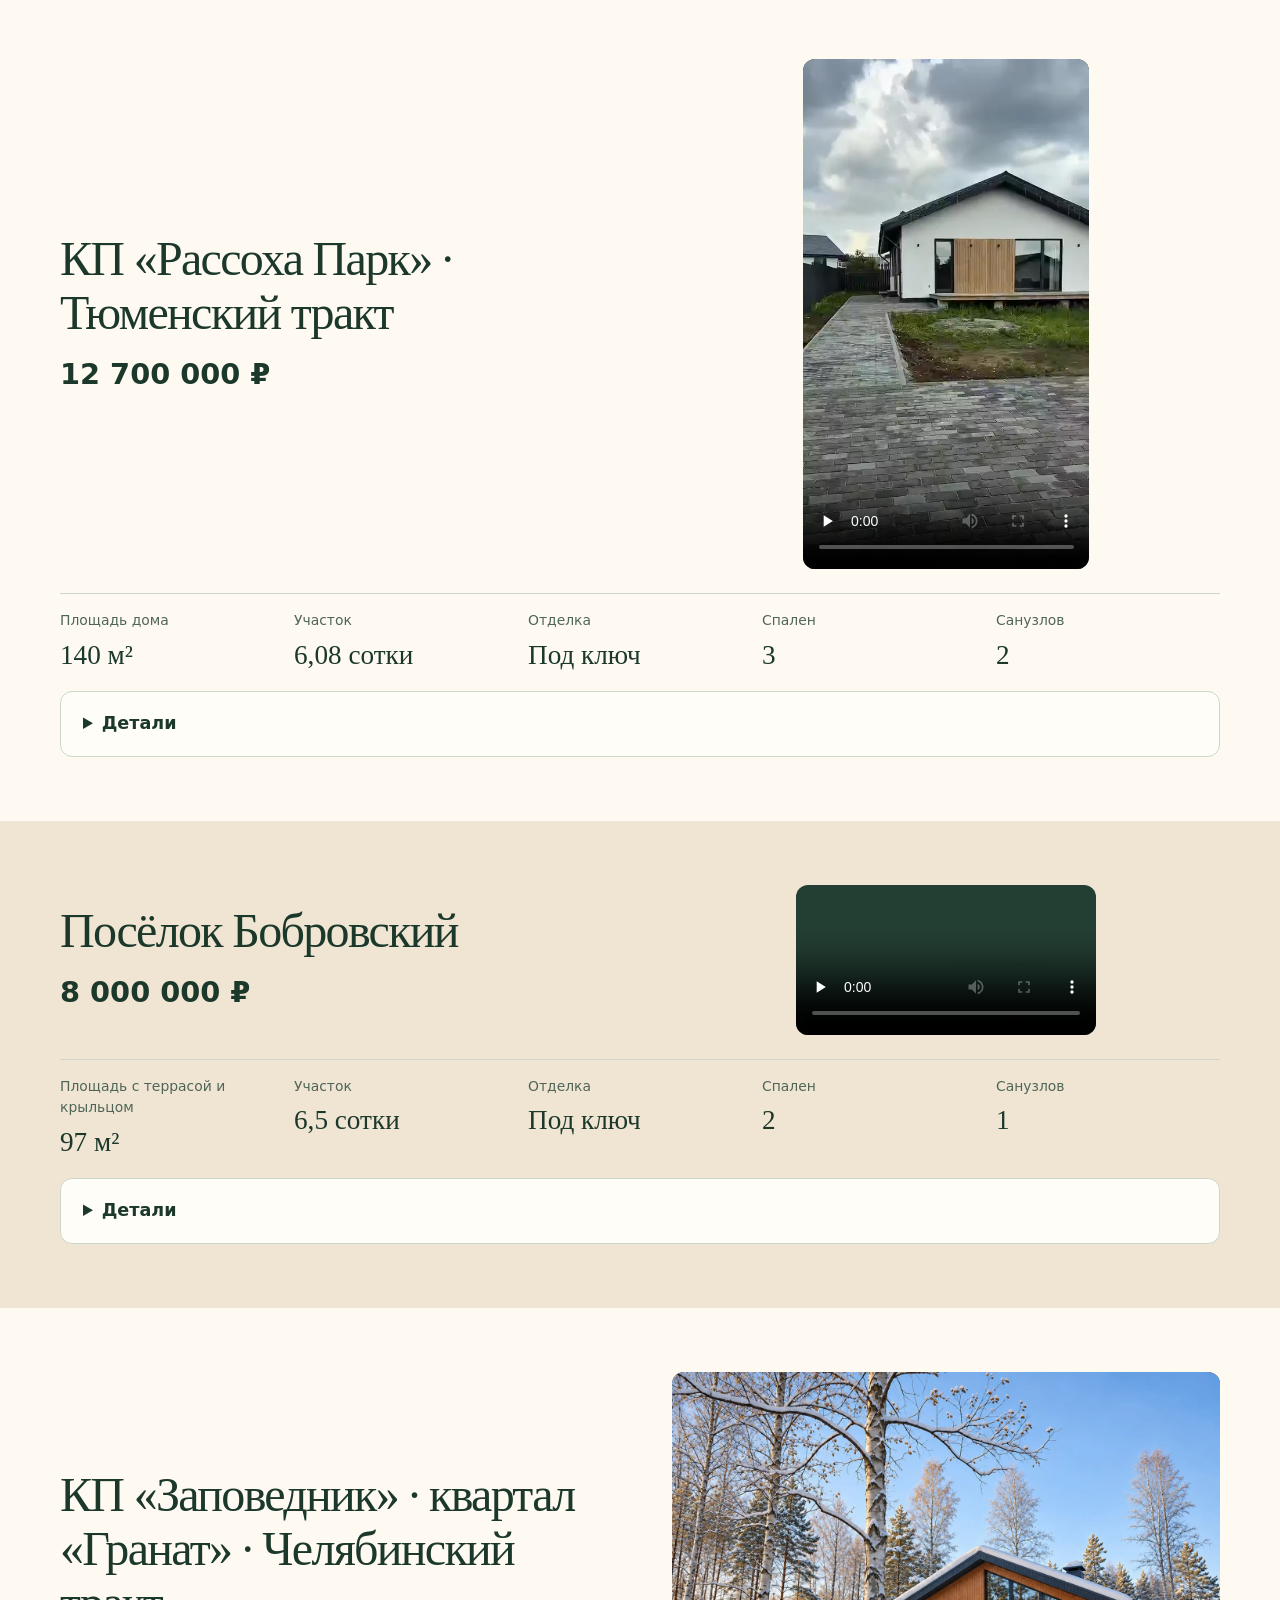
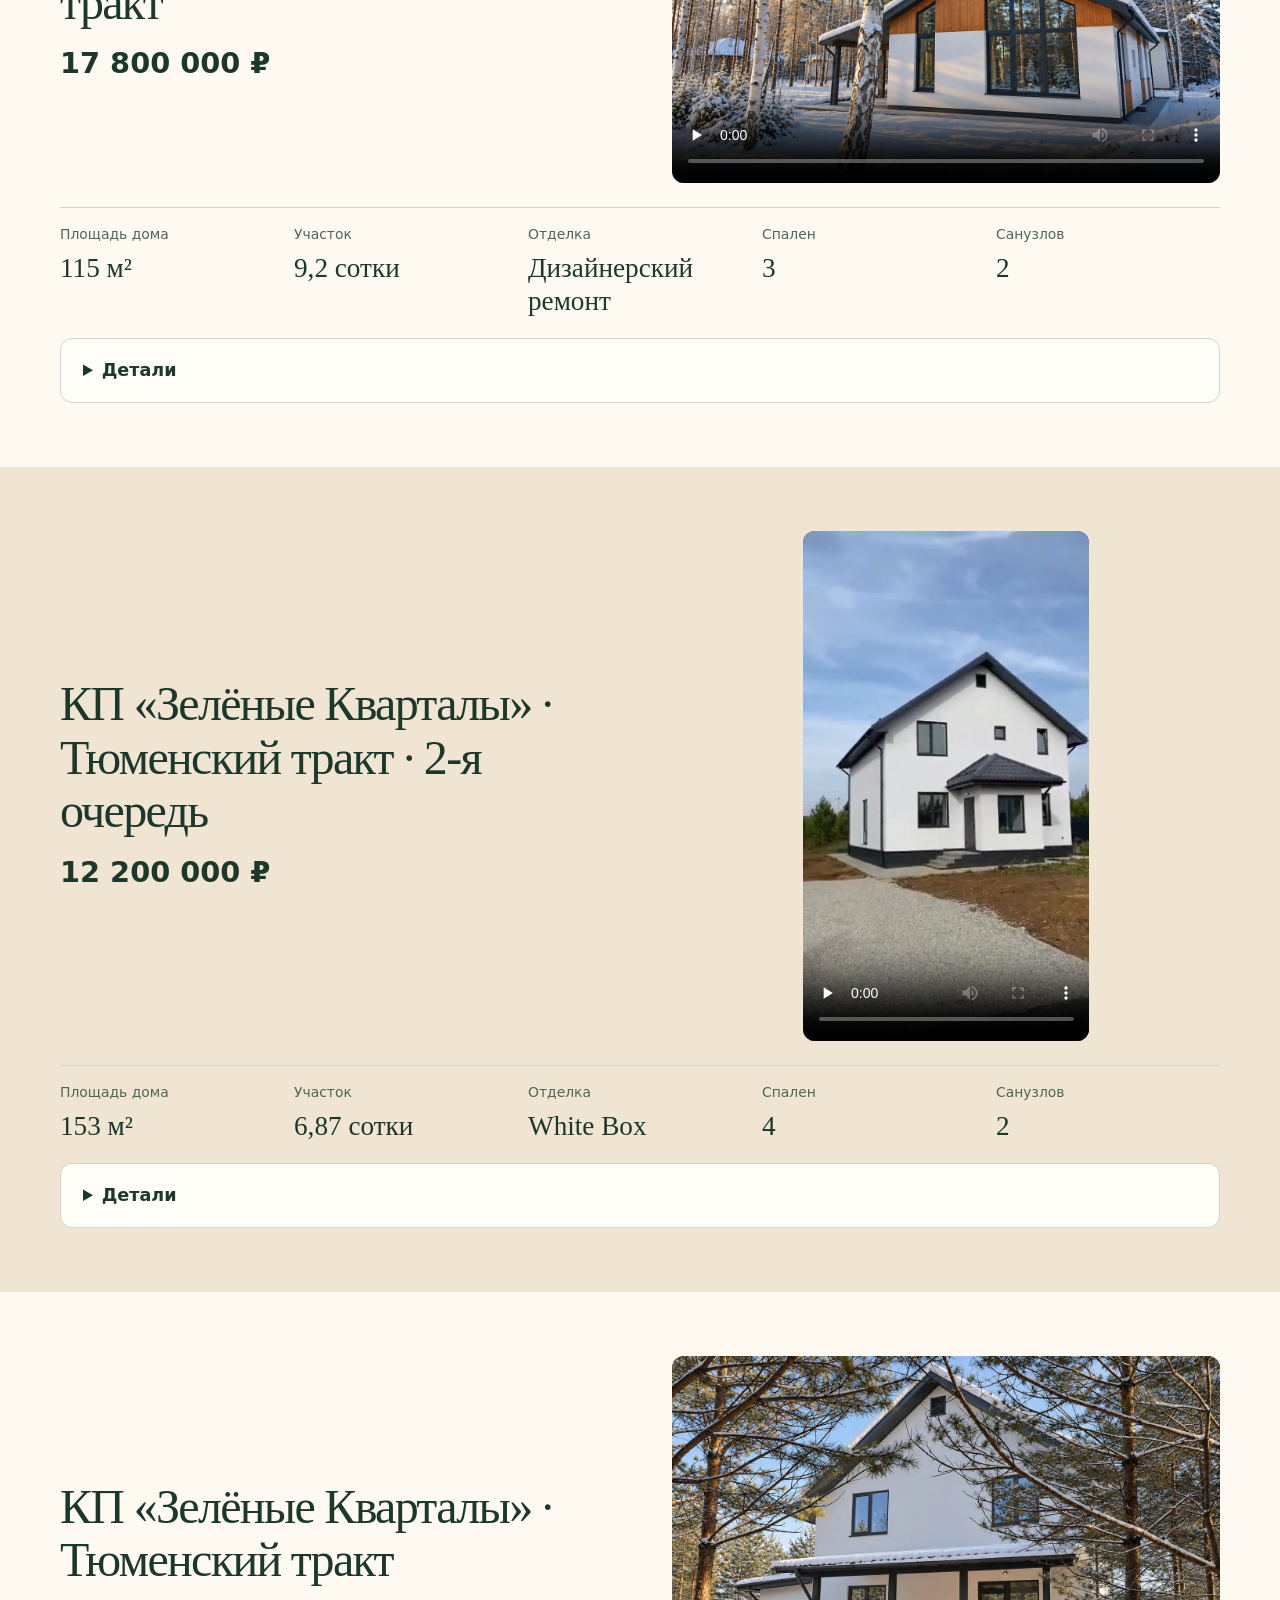
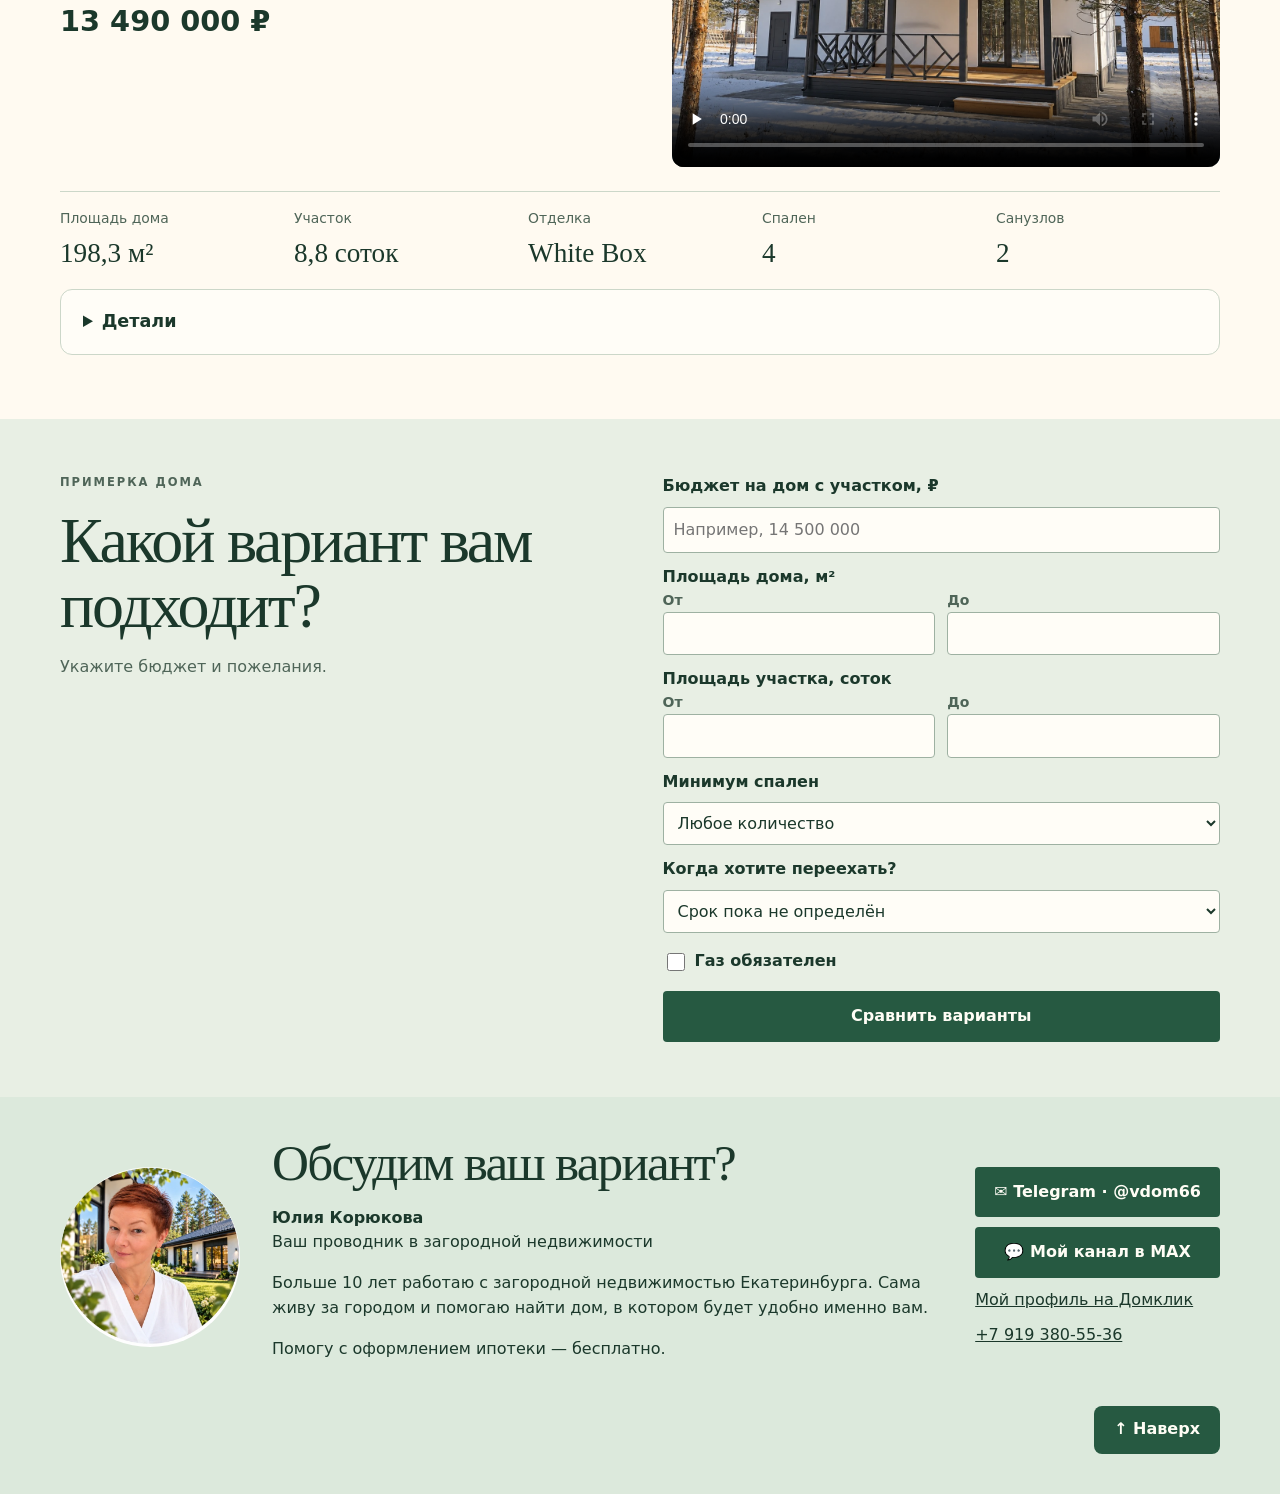
==== commit 3e6212ba: "Add files via upload" ====
--- a/index.html
+++ b/index.html
@@ -1,21 +1,18 @@
 <!doctype html>
-<html lang="ru"><head><meta charset="utf-8"><meta name="viewport" content="width=device-width, initial-scale=1"><title>Примерочная загородных домов — Екатеринбург</title><meta name="description" content="Готовые дома в Яснолетово и Лесных улочках, строительство SHiLO в Зелёных кварталах. Сравните варианты по вашим пожеланиям."><link rel="stylesheet" href="style.css?v=zk153"><script src="fit.js?v=zk153" defer></script></head>
-<body><header class="wrap" id="top"><a class="brand" href="#">Примерочная<br><span>загородных домов</span></a><nav aria-label="Разделы сайта"><a href="#title">Яснолетово</a><a href="#shilo">Зелёные кварталы</a><a href="#helen">HELEN HOUSE</a><a href="#barnhouse">BARNHOUSE</a><a href="#lesnye">Лесные улочки</a><a href="#polyana">с. Патруши</a><a href="#europa">КП Европа</a><a href="#green180">Зелёные кварталы 3</a><a href="#rassoha">Рассоха Парк</a><a href="#bobrovsky">Бобровский</a><a href="#granat">Заповедник</a><a href="#zk153">Зелёные Кварталы 2</a><a href="#zk198">Дом с гаражом</a><a class="button compare-link" href="#fit">Сравнить</a><a class="outline" href="#contact">Записаться</a></nav></header>
+<html lang="ru"><head><meta charset="utf-8"><meta name="viewport" content="width=device-width, initial-scale=1"><title>Примерочная загородных домов — Екатеринбург</title><meta name="description" content="Готовые дома в Яснолетово и Лесных улочках, строительство SHiLO в Зелёных кварталах. Сравните варианты по вашим пожеланиям."><link rel="stylesheet" href="style.css?v=zk153"><script src="fit.js?v=comparison-layout" defer></script></head>
+<body><header class="wrap" id="top"><a class="brand" href="#">Примерочная<br><span>загородных домов</span></a><nav aria-label="Разделы сайта"><a href="#title">КП «Яснолетово» · Московский тракт</a><a href="#shilo">Зелёные кварталы · Тюменский тракт</a><a href="#helen">HELEN HOUSE</a><a href="#barnhouse">BARNHOUSE</a><a href="#lesnye">Лесные улочки · п. Бобровский</a><a href="#polyana">с. Патруши</a><a href="#europa">КП Европа</a><a href="#green180">Зелёные кварталы · Тюменский тракт · 180 м²</a><a href="#rassoha">Рассоха Парк · Тюменский тракт</a><a href="#bobrovsky">Бобровский</a><a href="#granat">Заповедник</a><a href="#zk153">Зелёные Кварталы · Тюменский тракт · 2-я очередь</a><a href="#zk198">Дом с гаражом · Тюменский тракт</a><a class="button compare-link" href="#fit">Подобрать дом</a><a class="outline" href="#contact">Записаться</a></nav></header>
 <main>
 <div class="about-band"><section class="wrap about-yulia" aria-label="О Юлии Корюковой">
 <img src="yulia-koryukova.webp" width="112" height="112" alt="Юлия Корюкова">
 <div><h2>Юлия Корюкова</h2><p class="about-role">Ваш проводник в загородной недвижимости</p>
-<p>Больше 10 лет работаю с загородной недвижимостью Екатеринбурга. Сама живу за городом и помогаю найти дом, в котором будет удобно именно вам.</p></div>
-<div class="about-links"><a href="https://t.me/vdom66" target="_blank" rel="noopener">Telegram · @vdom66</a><a href="https://max.ru/se14350244_biz" target="_blank" rel="noopener">Мой канал в MAX</a><a href="tel:+79193805536">+7 919 380‑55‑36</a></div>
+<p>Больше 10 лет работаю с загородной недвижимостью Екатеринбурга. Сама живу за городом и помогаю найти дом, в котором будет удобно именно вам.</p><p>Помогу с оформлением ипотеки — бесплатно.</p></div>
+<div class="about-links"><a href="https://t.me/vdom66" target="_blank" rel="noopener">Telegram · @vdom66</a><a href="https://max.ru/se14350244_biz" target="_blank" rel="noopener">Мой канал в MAX</a><a href="https://agencies.domclick.ru/agent/288288" target="_blank" rel="noopener">Мой профиль на Домклик</a><a href="tel:+79193805536">+7 919 380‑55‑36</a></div>
 </section></div>
 <section class="wrap property-card" id="title">
-<div class="property-overview"><div class="property-copy">
-<p class="eyebrow">Пригород Екатеринбурга</p><h1>Дом в<br>Яснолетово</h1>
-<p class="lead">Три спальни, кухня-гостиная с выходом на террасу и мансарда, которую можно обустроить для отдыха.</p><p class="price">14 088 800 ₽</p>
-</div><div class="property-media"><video controls preload="metadata" playsinline src="tour.mp4" aria-label="Видеообзор дома"></video></div></div>
-<dl class="facts"><div><dt>Площадь дома</dt><dd>196 м²</dd></div><div><dt>Участок</dt><dd>7 соток</dd></div><div><dt>Отделка</dt><dd>White Box</dd></div><div><dt>До ТРЦ «МЕГА»</dt><dd>≈ 20 мин</dd></div></dl>
-<details class="property-details"><summary>Детали</summary><div class="property-details-content">
-<div class="intro"></div>
+<div class="property-overview property-card-summary"><div class="property-copy"><h1 class="property-location">КП «Яснолетово» · Московский тракт</h1><p class="property-location-note">До ТРЦ «МЕГА» · ≈ 20 мин</p><p class="price">14 088 800 ₽</p>
+</div><div class="property-media"><video controls preload="none" playsinline src="tour.mp4" aria-label="Видеообзор дома" poster="title-video-poster.webp"></video></div></div><dl class="facts"><div><dt>Площадь дома</dt><dd>196 м²</dd></div><div><dt>Участок</dt><dd>7 соток</dd></div><div><dt>Отделка</dt><dd>White Box</dd></div><div><dt>Спален</dt><dd>3</dd></div><div><dt>Санузлов</dt><dd>2</dd></div></dl>
+<details class="property-details"><summary>Детали</summary><div class="property-details-content">
+<h3>Дом в КП «Яснолетово»</h3><p class="lead">Три спальни, кухня-гостиная с выходом на террасу и мансарда, которую можно обустроить для отдыха.</p><div class="intro"></div>
 <figure><img src="house.webp" alt="Фасад дома с панорамными окнами и террасой"></figure>
 
 <div class="village-copy"><p><strong>В этом доме хочется поднять глаза… и остаться.</strong></p>
@@ -31,49 +28,43 @@
 <p>Мне нравятся дома, в которых есть своя особенность. Здесь это сочетание <strong>света, объёма и пространства для увлечений.</strong></p></div><div class="village-media"><img class="village-image" src="village.webp" loading="lazy" alt="Детская площадка в коттеджном посёлке Яснолетово"></div><div class="section-heading"><p>На первом этаже три спальни, два санузла и котельная. На мансарде — отдельная комната 40 м².</p></div><a class="plan" href="plan.webp" target="_blank" rel="noopener"><img src="plan.webp" loading="lazy" alt="План первого этажа и мансарды с размерами помещений"><span>Открыть планировку ↗</span></a></div></details>
 </section>
 <section class="wrap property-card" id="shilo">
-<div class="property-overview"><div class="property-copy">
-<p class="eyebrow">КП «Зелёные кварталы» · Под строительство</p><h2>SHiLO 124 м²</h2>
-<p class="lead">Три спальни, кухня-гостиная с выходом на террасу и мастер-спальня со своим санузлом.</p><p class="price" id="shilo-price">12 700 000 ₽</p>
-</div><div class="property-media"><video width="1280" height="688" controls preload="metadata" playsinline src="shilo-tour.mp4" aria-label="Видеообзор SHiLO 124"></video></div></div>
-<dl class="facts"><div><dt>Площадь дома</dt><dd>124 м²</dd></div><div><dt>Участок</dt><dd>7,7 сотки</dd></div><div><dt>Отделка</dt><dd>White Box</dd></div><div><dt>Спален</dt><dd>3</dd></div></dl>
-<details class="property-details"><summary>Детали</summary><div class="property-details-content">
-<div class="offer">
+<div class="property-overview property-card-summary"><div class="property-copy"><h2 class="property-location">КП «Зелёные кварталы» · Тюменский тракт</h2><p class="price" id="shilo-price">12 700 000 ₽</p>
+</div><div class="property-media"><video width="1280" height="688" controls preload="none" playsinline src="shilo-tour.mp4" aria-label="Видеообзор SHiLO 124" poster="shilo-video-poster.webp"></video></div></div><dl class="facts"><div><dt>Площадь дома</dt><dd>124 м²</dd></div><div><dt>Участок</dt><dd>7,7 сотки</dd></div><div><dt>Отделка</dt><dd>White Box</dd></div><div><dt>Спален</dt><dd>3</dd></div><div><dt>Санузлов</dt><dd>2</dd></div></dl>
+<details class="property-details"><summary>Детали</summary><div class="property-details-content">
+<p class="eyebrow">КП «Зелёные кварталы» · Тюменский тракт · Под строительство</p><h3>SHiLO 124 м²</h3><p class="lead">Три спальни, кухня-гостиная с выходом на террасу и мастер-спальня со своим санузлом.</p><div class="offer">
 <div><p>Одноэтажный дом в комплектации White Box. Три спальни, включая мастер-спальню со своим санузлом, кухня-гостиная 36,3 м² и терраса 18 м².</p>
 <p id="promo-status"><s>13 800 000 ₽</s> · Выгода <strong>1 100 000 ₽</strong> до 31 декабря 2026 года.</p>
 <p>Расчёт за дом с участком 7,7 сотки. Участки по ул. Тимирязева, 9, 11, 13, 14, 15 и 16. Средняя стоимость участка — 3 300 000 ₽.</p>
-<a class="button" href="https://t.me/vdom66?text=Здравствуйте%2C%20Юлия!%20Хочу%20уточнить%20условия%20строительства%20SHiLO%20124.">Уточнить условия в Telegram ↗</a>
-</div><figure><img src="front.webp" loading="lazy" alt="Фасад дома SHiLO 124 с крытым крыльцом"></figure>
+<a class="button" href="https://t.me/vdom66?text=%D0%97%D0%B4%D1%80%D0%B0%D0%B2%D1%81%D1%82%D0%B2%D1%83%D0%B9%D1%82%D0%B5%2C%20%D0%AE%D0%BB%D0%B8%D1%8F!%20%D0%A5%D0%BE%D1%87%D1%83%20%D1%83%D1%82%D0%BE%D1%87%D0%BD%D0%B8%D1%82%D1%8C%20%D1%83%D1%81%D0%BB%D0%BE%D0%B2%D0%B8%D1%8F%20%D1%81%D1%82%D1%80%D0%BE%D0%B8%D1%82%D0%B5%D0%BB%D1%8C%D1%81%D1%82%D0%B2%D0%B0%20SHiLO%20124.">Уточнить условия в Telegram ↗</a>
+</div><figure><img src="shilo/front.webp" loading="lazy" alt="Фасад дома SHiLO 124 с крытым крыльцом"></figure>
 </div>
 <div class="offer details">
 <div id="promo-terms"><h3>Как воспользоваться акцией</h3><ol>
 <li>До 31 декабря заключите основной договор и внесите первый транш. Землю оформляют на покупателя при сделке.</li>
 <li>Если сделка планируется на следующий год, можно до 31 декабря заключить авансовый договор и внести 1 500 000 ₽. Аванс фиксирует стоимость строительства и позволяет закупить материалы.</li>
 </ol><p>При авансе цена участка подлежит уточнению на дату сделки. При изменении цены земли итоговая стоимость дома с участком может измениться.</p><p>Цены указаны на момент публикации.</p></div>
-<a class="plan" href="layout.webp" target="_blank" rel="noopener"><img src="layout.webp" loading="lazy" alt="План SHiLO 124 с тремя спальнями, двумя санузлами и террасой"><span>Открыть планировку SHiLO ↗</span></a>
+<a class="plan" href="shilo/layout.webp" target="_blank" rel="noopener"><img src="shilo/layout.webp" loading="lazy" alt="План SHiLO 124 с тремя спальнями, двумя санузлами и террасой"><span>Открыть планировку SHiLO ↗</span></a>
 </div>
 <h3>Фасад и интерьер</h3>
 <div class="gallery">
-<a href="terrace.webp" target="_blank" rel="noopener"><img src="terrace.webp" loading="lazy" alt="Фасад со стороны террасы"></a>
-<a href="terrace-detail.webp" target="_blank" rel="noopener"><img src="terrace-detail.webp" loading="lazy" alt="Терраса и выход из кухни-гостиной"></a>
-<a href="side.webp" target="_blank" rel="noopener"><img src="side.webp" loading="lazy" alt="Боковой фасад с высокими окнами"></a>
-<a href="interior.webp" target="_blank" rel="noopener"><img src="interior.webp" loading="lazy" alt="Кухня-гостиная с чистовой отделкой и мебелью"></a>
+<a href="shilo/terrace.webp" target="_blank" rel="noopener"><img src="shilo/terrace.webp" loading="lazy" alt="Фасад со стороны террасы"></a>
+<a href="shilo/terrace-detail.webp" target="_blank" rel="noopener"><img src="shilo/terrace-detail.webp" loading="lazy" alt="Терраса и выход из кухни-гостиной"></a>
+<a href="shilo/side.webp" target="_blank" rel="noopener"><img src="shilo/side.webp" loading="lazy" alt="Боковой фасад с высокими окнами"></a>
+<a href="shilo/interior.webp" target="_blank" rel="noopener"><img src="shilo/interior.webp" loading="lazy" alt="Кухня-гостиная с чистовой отделкой и мебелью"></a>
 </div>
 </div></details>
 </section>
 <section class="wrap property-card" id="lesnye">
-<div class="property-overview"><div class="property-copy">
-<p class="eyebrow">КП «Лесные улочки» · Готовый дом</p><h2>Дом 141 м²</h2>
-<p class="lead">Три спальни, кухня-гостиная 47,1 м² и терраса для отдыха всей семьёй.</p><p class="price">16 000 000 ₽</p>
-</div><div class="property-media"><video controls preload="metadata" playsinline src="lesnye-tour.mp4" aria-label="Видеообзор дома"></video></div></div>
-<dl class="facts"><div><dt>Площадь дома</dt><dd>141 м²</dd></div><div><dt>Участок</dt><dd>8,25 сотки</dd></div><div><dt>Отделка</dt><dd>Под ключ</dd></div><div><dt>Терраса</dt><dd>22,5 м²</dd></div></dl>
-<details class="property-details"><summary>Детали</summary><div class="property-details-content">
-<div class="offer">
+<div class="property-overview property-card-summary"><div class="property-copy"><h2 class="property-location">КП «Лесные улочки» · п. Бобровский</h2><p class="price">16 000 000 ₽</p>
+</div><div class="property-media"><video controls preload="none" playsinline src="lesnye-tour.mp4" aria-label="Видеообзор дома" poster="lesnye-video-poster.webp"></video></div></div><dl class="facts"><div><dt>Площадь дома</dt><dd>141 м²</dd></div><div><dt>Участок</dt><dd>8,25 сотки</dd></div><div><dt>Отделка</dt><dd>Под ключ</dd></div><div><dt>Спален</dt><dd>3</dd></div><div><dt>Санузлов</dt><dd>2</dd></div></dl>
+<details class="property-details"><summary>Детали</summary><div class="property-details-content">
+<p class="eyebrow">КП «Лесные улочки» · п. Бобровский · Готовый дом</p><h3>Дом 141 м²</h3><p class="lead">Три спальни, кухня-гостиная 47,1 м² и терраса для отдыха всей семьёй.</p><dl class="facts property-extra-facts"><div><dt>Терраса</dt><dd>22,5 м²</dd></div></dl><div class="offer">
 <div>
 <p>Участок — 8,25 сотки. Три спальни, включая мастер-спальню со своим санузлом. Кухня-гостиная 47,1 м² с выходом на террасу 22,5 м².</p>
 <p>Отделка под ключ входит в стоимость. Окончательная цена. Оплата наличными или в ипотеку.</p>
 <div id="lesnye-offer"><p>При сделке до 30 ноября 2026 года ремонт планируем завершить до 15 декабря. Можно запланировать переезд к Новому году.</p>
 </div>
-<p><a class="button" href="https://t.me/vdom66?text=Здравствуйте%2C%20Юлия!%20Хочу%20посмотреть%20дом%20в%20Лесных%20улочках.">Записаться на просмотр ↗</a></p></div>
+<p><a class="button" href="https://t.me/vdom66?text=%D0%97%D0%B4%D1%80%D0%B0%D0%B2%D1%81%D1%82%D0%B2%D1%83%D0%B9%D1%82%D0%B5%2C%20%D0%AE%D0%BB%D0%B8%D1%8F!%20%D0%A5%D0%BE%D1%87%D1%83%20%D0%BF%D0%BE%D1%81%D0%BC%D0%BE%D1%82%D1%80%D0%B5%D1%82%D1%8C%20%D0%B4%D0%BE%D0%BC%20%D0%B2%20%D0%9B%D0%B5%D1%81%D0%BD%D1%8B%D1%85%20%D1%83%D0%BB%D0%BE%D1%87%D0%BA%D0%B0%D1%85.">Записаться на просмотр ↗</a></p></div>
 <figure><img src="lesnye-front.webp" loading="lazy" alt="Главный фасад дома в Лесных улочках"></figure>
 </div>
 <div class="offer details">
@@ -88,18 +79,15 @@
 </div></details>
 </section>
 <section class="wrap property-card" id="helen">
-<div class="property-overview"><div class="property-copy">
-<p class="eyebrow">КП «КраСоты» · 2 км от Двуреченска</p><h2>HELEN HOUSE 120</h2>
-<p class="lead">Три спальни, кабинет и просторная кухня-гостиная с высоким потолком и панорамным угловым окном.</p><p class="price">27 100 000 ₽</p>
-</div><div class="property-media"><video controls preload="metadata" playsinline src="helen-tour.mp4" aria-label="Видеообзор дома"></video></div></div>
-<dl class="facts"><div><dt>Площадь дома</dt><dd>200 м²</dd></div><div><dt>Участок</dt><dd>7,7 сотки</dd></div><div><dt>Спален</dt><dd>3</dd></div><div><dt>Отделка</dt><dd>Под тапочки</dd></div></dl>
-<details class="property-details"><summary>Детали</summary><div class="property-details-content">
-<div class="offer">
+<div class="property-overview property-card-summary"><div class="property-copy"><h2 class="property-location">КП «КраСоты» · 2 км от Двуреченска</h2><p class="price">27 100 000 ₽</p>
+</div><div class="property-media"><video controls preload="none" playsinline src="helen-tour.mp4" aria-label="Видеообзор дома" poster="helen-video-poster.webp"></video></div></div><dl class="facts"><div><dt>Площадь дома</dt><dd>200 м²</dd></div><div><dt>Участок</dt><dd>7,7 сотки</dd></div><div><dt>Отделка</dt><dd>Под тапочки</dd></div><div><dt>Спален</dt><dd>3</dd></div><div><dt>Санузлов</dt><dd>2</dd></div></dl>
+<details class="property-details"><summary>Детали</summary><div class="property-details-content">
+<h3>HELEN HOUSE 120</h3><p class="lead">Три спальни, кабинет и просторная кухня-гостиная с высоким потолком и панорамным угловым окном.</p><div class="offer">
 <div>
 <p class="lead">Высокий потолок, свет из мансардных окон и панорамное угловое остекление. Дом, в котором архитектуру дополняют продуманная инженерия и благоустроенный участок.</p>
 <p>Отделка «под тапочки». Одноэтажный дом площадью 200 м² на участке 7,7 сотки. Три спальни, кабинет, два санузла и просторная кухня-гостиная с кладовой. Терраса — 80 м².</p>
 
-<a class="button" href="https://t.me/vdom66?text=Здравствуйте%2C%20Юлия!%20Интересует%20HELEN%20HOUSE%20120%20в%20КП%20КраСоты.">Записаться на просмотр</a></div>
+<a class="button" href="https://t.me/vdom66?text=%D0%97%D0%B4%D1%80%D0%B0%D0%B2%D1%81%D1%82%D0%B2%D1%83%D0%B9%D1%82%D0%B5%2C%20%D0%AE%D0%BB%D0%B8%D1%8F!%20%D0%98%D0%BD%D1%82%D0%B5%D1%80%D0%B5%D1%81%D1%83%D0%B5%D1%82%20HELEN%20HOUSE%20120%20%D0%B2%20%D0%9A%D0%9F%20%D0%9A%D1%80%D0%B0%D0%A1%D0%BE%D1%82%D1%8B.">Записаться на просмотр</a></div>
 <div class="helen-video"><h3>Видеообзор дома</h3></div>
 </div>
 <div class="helen-photos"><a href="helen-terrace.webp" target="_blank" rel="noopener"><img src="helen-terrace.webp" loading="lazy" alt="Терраса со стеклянным навесом"></a><a href="helen-living.webp" target="_blank" rel="noopener"><img src="helen-living.webp" loading="lazy" alt="Гостиная с высоким потолком"></a><a href="helen-dining.webp" target="_blank" rel="noopener"><img src="helen-dining.webp" loading="lazy" alt="Обеденная зона у углового окна"></a><a href="helen-kitchen.webp" target="_blank" rel="noopener"><img src="helen-kitchen.webp" loading="lazy" alt="Кухня с мансардными окнами"></a><a href="helen-engineering.webp" target="_blank" rel="noopener"><img src="helen-engineering.webp" loading="lazy" alt="Инженерное оборудование"></a><a href="helen-smart.webp" target="_blank" rel="noopener"><img src="helen-smart.webp" loading="lazy" alt="Управление микроклиматом"></a></div>
@@ -109,19 +97,16 @@
 </div></details>
 </section>
 <section class="wrap property-card" id="polyana">
-<div class="property-overview"><div class="property-copy">
-<p class="eyebrow">с. Патруши · Южное направление</p><h2>Дом-шале 146,8 м²</h2>
-<p class="lead">Три спальни, камин в гостиной, крытая терраса и угловой участок на тупиковой улице.</p><p class="price">13 900 000 ₽</p>
-</div><div class="property-media"><video controls preload="metadata" playsinline src="polyana-tour.mp4" aria-label="Видеообзор дома"></video></div></div>
-<dl class="facts"><div><dt>Площадь дома</dt><dd>146,8 м²</dd></div><div><dt>Участок</dt><dd>7,34 сотки</dd></div><div><dt>Спален</dt><dd>3</dd></div><div><dt>Отделка</dt><dd>Под ключ</dd></div></dl>
-<details class="property-details"><summary>Детали</summary><div class="property-details-content">
-<div class="offer polyana-intro">
+<div class="property-overview property-card-summary"><div class="property-copy"><h2 class="property-location">с. Патруши · Южное направление</h2><p class="price">13 900 000 ₽</p>
+</div><div class="property-media"><video controls preload="none" playsinline src="polyana-tour.mp4" aria-label="Видеообзор дома" poster="polyana-video-poster.webp"></video></div></div><dl class="facts"><div><dt>Площадь дома</dt><dd>146,8 м²</dd></div><div><dt>Участок</dt><dd>7,34 сотки</dd></div><div><dt>Отделка</dt><dd>Под ключ</dd></div><div><dt>Спален</dt><dd>3</dd></div><div><dt>Санузлов</dt><dd>2</dd></div></dl>
+<details class="property-details"><summary>Детали</summary><div class="property-details-content">
+<h3>Дом-шале 146,8 м²</h3><p class="lead">Три спальни, камин в гостиной, крытая терраса и угловой участок на тупиковой улице.</p><div class="offer polyana-intro">
 <div>
 <p class="lead">Камин в гостиной, крытая терраса и угловой участок на тупиковой улице.</p>
 <p>Село Патруши, Сысертский муниципальный округ. Южное направление, 10 км от границы Екатеринбурга. Подъезд по Челябинскому или Арамильскому тракту.</p>
 <p>Отделка под ключ. Три спальни, кухня-гостиная, два санузла и котельная. Участок ИЖС — 7,34 сотки. Есть возможность второго въезда и размещения дополнительных построек.</p>
 
-<a class="button" href="https://t.me/vdom66?text=Здравствуйте%2C%20Юлия!%20Интересует%20дом%20в%20Патрушах.">Записаться на просмотр</a></div>
+<a class="button" href="https://t.me/vdom66?text=%D0%97%D0%B4%D1%80%D0%B0%D0%B2%D1%81%D1%82%D0%B2%D1%83%D0%B9%D1%82%D0%B5%2C%20%D0%AE%D0%BB%D0%B8%D1%8F!%20%D0%98%D0%BD%D1%82%D0%B5%D1%80%D0%B5%D1%81%D1%83%D0%B5%D1%82%20%D0%B4%D0%BE%D0%BC%20%D0%B2%20%D0%9F%D0%B0%D1%82%D1%80%D1%83%D1%88%D0%B0%D1%85.">Записаться на просмотр</a></div>
 <div class="polyana-video"></div>
 </div>
 <div class="polyana-media">
@@ -138,69 +123,53 @@
 </div></details>
 </section>
 <section class="wrap property-card" id="barnhouse">
-<div class="property-overview"><div class="property-copy">
-<p class="eyebrow">КП «КраСоты» · Красивый проспект, 30</p><h2>BARNHOUSE 130</h2>
-<p class="lead">Три спальни, мастер-спальня со своим санузлом и гардеробной. Панорамные окна, второй свет и выход из кухни-гостиной на террасу.</p>
-<p class="price">14 500 000 ₽</p></div>
-<div class="property-media"><video width="540" height="960" controls preload="metadata" playsinline src="barn-tour.mp4" aria-label="Видеообзор BARNHOUSE 130"></video></div></div>
-<dl class="facts"><div><dt>Площадь дома</dt><dd>149 м²</dd></div><div><dt>Участок</dt><dd>8,5 сотки</dd></div><div><dt>Отделка</dt><dd>Под ключ</dd></div><div><dt>Спален</dt><dd>3</dd></div></dl>
-<details class="property-details"><summary>Детали</summary><div class="property-details-content">
-<p>Готовый дом в КП «КраСоты», Красивый проспект, 30. Кухня-гостиная с панорамным остеклением и вторым светом выходит на террасу. Три спальни, включая мастер-спальню с собственным санузлом и гардеробной.</p>
+<div class="property-overview property-card-summary"><div class="property-copy"><h2 class="property-location">КП «КраСоты» · 2 км от Двуреченска</h2><p class="price">14 500 000 ₽</p></div><div class="property-media"><video width="540" height="960" controls preload="none" playsinline src="barn-tour.mp4" aria-label="Видеообзор BARNHOUSE 130" poster="barnhouse-video-poster.webp"></video></div></div><dl class="facts"><div><dt>Площадь дома</dt><dd>149 м²</dd></div><div><dt>Участок</dt><dd>8,5 сотки</dd></div><div><dt>Отделка</dt><dd>Под ключ</dd></div><div><dt>Спален</dt><dd>3</dd></div><div><dt>Санузлов</dt><dd>2</dd></div></dl>
+<details class="property-details"><summary>Детали</summary><div class="property-details-content">
+<h3>BARNHOUSE 130</h3><p class="lead">Три спальни, мастер-спальня со своим санузлом и гардеробной. Панорамные окна, второй свет и выход из кухни-гостиной на террасу.</p>
+<p>Готовый дом в КП «КраСоты», в 2 км от Двуреченска. Кухня-гостиная с панорамным остеклением и вторым светом выходит на террасу. Три спальни, включая мастер-спальню с собственным санузлом и гардеробной.</p>
 <p>Мне нравится, что из кухни-гостиной можно сразу выйти на террасу. Когда обедаешь на улице, всё равно раза три возвращаешься на кухню. То за солью, то за ножом, то за солью, за которой уже ходила 🙂</p>
 <div class="gallery barn-gallery"><a href="barn-front.webp" target="_blank" rel="noopener"><img src="barn-front.webp" loading="lazy" alt="Фасад BARNHOUSE 130"></a><a href="barn-side.webp" target="_blank" rel="noopener"><img src="barn-side.webp" loading="lazy" alt="Дом и навес для автомобиля"></a><a href="barn-carport.webp" target="_blank" rel="noopener"><img src="barn-carport.webp" loading="lazy" alt="Навес для автомобиля"></a><a href="barn-back.webp" target="_blank" rel="noopener"><img src="barn-back.webp" loading="lazy" alt="Вид на дом с участка"></a></div>
 <a class="plan" href="barn-plan.webp" target="_blank" rel="noopener"><img src="barn-plan.webp" loading="lazy" alt="Планировка BARNHOUSE 130"><span>Открыть планировку</span></a>
 <p>Если захотите посмотреть дом вживую, напишите мне «Красоты». Договоримся, когда съездить, и пройдёмся по дому в вашем темпе. Хоть дважды по одному маршруту, если с первого раза не решили, кому какая спальня.</p>
-<a class="button" href="https://t.me/vdom66?text=Красоты.%20Интересует%20BARNHOUSE%20130%2C%20149%20м²%2C%20Красивый%20проспект%2030.">Записаться на просмотр</a>
+<a class="button" href="https://t.me/vdom66?text=%D0%9A%D1%80%D0%B0%D1%81%D0%BE%D1%82%D1%8B.%20%D0%98%D0%BD%D1%82%D0%B5%D1%80%D0%B5%D1%81%D1%83%D0%B5%D1%82%20BARNHOUSE%20130%2C%20149%20%D0%BC%C2%B2%2C%20%D0%9A%D1%80%D0%B0%D1%81%D0%B8%D0%B2%D1%8B%D0%B9%20%D0%BF%D1%80%D0%BE%D1%81%D0%BF%D0%B5%D0%BA%D1%82%2030.">Записаться на просмотр</a>
 </div></details></section>
 <section class="wrap property-card" id="europa">
-<div class="property-overview"><div class="property-copy">
-<p class="eyebrow">КП «Европа» · г. Берёзовский</p><h2>Дом 136 м²</h2>
-<p class="lead">Гостиная 40 м² с потолком 4,5 метра, панорамные окна и сосны на участке. Три спальни и пространство для кабинета — всё на одном этаже.</p>
-<p class="price">14 000 000 ₽</p></div>
-<div class="property-media"><video width="1280" height="720" controls preload="metadata" playsinline src="europa-tour.mp4" aria-label="Видеообзор дома в КП Европа"></video></div></div>
-<dl class="facts"><div><dt>Площадь дома</dt><dd>136 м²</dd></div><div><dt>Участок</dt><dd>10 соток</dd></div><div><dt>Отделка</dt><dd>White Box</dd></div><div><dt>Спален</dt><dd>3</dd></div></dl>
-<details class="property-details"><summary>Детали</summary><div class="property-details-content">
+<div class="property-overview property-card-summary"><div class="property-copy"><h2 class="property-location">КП «Европа» · г. Берёзовский</h2><p class="price">14 000 000 ₽</p></div><div class="property-media"><video width="1280" height="720" controls preload="none" playsinline src="europa-tour.mp4" aria-label="Видеообзор дома в КП Европа" poster="europa-video-poster.webp"></video></div></div><dl class="facts"><div><dt>Площадь дома</dt><dd>136 м²</dd></div><div><dt>Участок</dt><dd>10 соток</dd></div><div><dt>Отделка</dt><dd>White Box</dd></div><div><dt>Спален</dt><dd>3</dd></div><div><dt>Санузлов</dt><dd>2</dd></div></dl>
+<details class="property-details"><summary>Детали</summary><div class="property-details-content">
+<h3>Дом 136 м²</h3><p class="lead">Гостиная 40 м² с потолком 4,5 метра, панорамные окна и сосны на участке. Три спальни и пространство для кабинета — всё на одном этаже.</p>
 <h3>Пространство и свет</h3><p>Главная архитектурная особенность — гостиная 40 м² с потолком высотой 4,5 метра. Панорамное остекление подчёркивает объём комнаты и открывает вид на участок с соснами.</p>
 <h3>Всё на одном уровне</h3><p>В одноэтажном доме предусмотрены три спальни, два санузла, отдельный кабинет или гардеробная и хозяйственные помещения.</p>
 <h3>Интерьер под ваш вкус</h3><p>Отделка White Box позволяет самостоятельно выбрать материалы и создать свой интерьер. Современная архитектура, высокие окна и сочетание материалов фасада задают основу для будущего оформления.</p>
 <h3>Участок и посёлок</h3><p>На участке 10 соток растут сосны. Можно продумать ландшафт, сохранив природный характер места. В КП «Европа» — ухоженная территория, прогулочные пространства, игровые зоны и детские площадки для семейного отдыха.</p>
-<a class="button" href="https://t.me/vdom66?text=Здравствуйте%2C%20Юлия!%20Интересует%20дом%20136%20м²%20в%20КП%20Европа%20за%2014%20млн%20рублей.">Записаться на просмотр</a>
+<a class="button" href="https://t.me/vdom66?text=%D0%97%D0%B4%D1%80%D0%B0%D0%B2%D1%81%D1%82%D0%B2%D1%83%D0%B9%D1%82%D0%B5%2C%20%D0%AE%D0%BB%D0%B8%D1%8F!%20%D0%98%D0%BD%D1%82%D0%B5%D1%80%D0%B5%D1%81%D1%83%D0%B5%D1%82%20%D0%B4%D0%BE%D0%BC%20136%20%D0%BC%C2%B2%20%D0%B2%20%D0%9A%D0%9F%20%D0%95%D0%B2%D1%80%D0%BE%D0%BF%D0%B0%20%D0%B7%D0%B0%2014%20%D0%BC%D0%BB%D0%BD%20%D1%80%D1%83%D0%B1%D0%BB%D0%B5%D0%B9.">Записаться на просмотр</a>
 </div></details></section>
 <section class="wrap property-card" id="green180">
-<div class="property-overview"><div class="property-copy"><p class="eyebrow">КП «Зелёные кварталы 3» · Готовый дом</p><h2>Дом 180 м²</h2><p class="lead">Три спальни, включая мастер-спальню с ванной и гардеробной. Просторная кухня-гостиная и две террасы. Коммуникации выполнены, отделка — White Box.</p><p class="price">13 400 000 ₽</p></div>
-<div class="property-media"><video width="720" height="1280" controls preload="metadata" playsinline src="green180-tour.mp4" aria-label="Видеообзор дома 180 м² в Зелёных кварталах 3"></video></div></div>
-<dl class="facts"><div><dt>Площадь дома</dt><dd>180 м²</dd></div><div><dt>Участок</dt><dd>8 соток</dd></div><div><dt>Отделка</dt><dd>White Box</dd></div><div><dt>Спален</dt><dd>3</dd></div></dl>
-<details class="property-details"><summary>Детали</summary><div class="property-details-content">
-<a class="plan" href="green180-front.webp" target="_blank" rel="noopener"><img src="green180-front.webp" loading="lazy" alt="Дом 180 м² в КП Зелёные кварталы 3"></a>
+<div class="property-overview property-card-summary"><div class="property-copy"><h2 class="property-location">КП «Зелёные кварталы» · Тюменский тракт</h2><p class="price">13 400 000 ₽</p></div><div class="property-media"><video width="720" height="1280" controls preload="none" playsinline src="green180-tour.mp4" aria-label="Видеообзор дома 180 м² в Зелёных кварталах 3" poster="green180-video-poster.webp"></video></div></div><dl class="facts"><div><dt>Площадь дома</dt><dd>180 м²</dd></div><div><dt>Участок</dt><dd>8 соток</dd></div><div><dt>Отделка</dt><dd>White Box</dd></div><div><dt>Спален</dt><dd>3</dd></div><div><dt>Санузлов</dt><dd>2</dd></div></dl>
+<details class="property-details"><summary>Детали</summary><div class="property-details-content">
+<p class="eyebrow">КП «Зелёные кварталы» · Тюменский тракт · Готовый дом</p><h3>Дом 180 м²</h3><p class="lead">Три спальни, включая мастер-спальню с ванной и гардеробной. Просторная кухня-гостиная и две террасы. Коммуникации выполнены, отделка — White Box.</p><a class="plan" href="green180-front.webp" target="_blank" rel="noopener"><img src="green180-front.webp" loading="lazy" alt="Дом 180 м² в КП Зелёные кварталы 3"></a>
 <h3>Планировка</h3><p>Две спальни и мастер-спальня с собственной ванной комнатой и гардеробной. Кухня-гостиная — около 45 м², прихожая с местом для хранения, отдельная котельная и две большие террасы.</p>
 <a class="plan" href="green180-plan.webp" target="_blank" rel="noopener"><img src="green180-plan.webp" loading="lazy" alt="Планировка дома 180 м²"><span>Открыть планировку</span></a>
 <h3>Коммуникации под ключ</h3><ul><li>Электроразводка кабелем ГОСТ, электрокотёл Protherm и тёплый пол.</li><li>Скважина, разводка холодной и горячей воды, водонагреватель 80 л.</li><li>Вентиляция кухни, котельной и санузлов.</li><li>Септик и отмостка.</li></ul>
 <h3>Входит в стоимость</h3><p>Дом с отделкой White Box, участок 8 соток, парковка на два автомобиля и дизайн-проект.</p>
 <h3>Инфраструктура</h3><p>Дороги, электричество и водоснабжение готовы. У КПП — остановка автобуса № 120 «Екатеринбург — Косулино», от КПП ходит школьный автобус. Рядом школы, детские сады, магазины и развлекательные комплексы.</p>
-<a class="button" href="https://t.me/vdom66?text=Здравствуйте%2C%20Юлия!%20Интересует%20дом%20180%20м²%20в%20Зелёных%20кварталах%203%20за%2013%2C4%20млн%20рублей.">Записаться на просмотр</a>
+<a class="button" href="https://t.me/vdom66?text=%D0%97%D0%B4%D1%80%D0%B0%D0%B2%D1%81%D1%82%D0%B2%D1%83%D0%B9%D1%82%D0%B5%2C%20%D0%AE%D0%BB%D0%B8%D1%8F!%20%D0%98%D0%BD%D1%82%D0%B5%D1%80%D0%B5%D1%81%D1%83%D0%B5%D1%82%20%D0%B4%D0%BE%D0%BC%20180%20%D0%BC%C2%B2%20%D0%B2%20%D0%97%D0%B5%D0%BB%D1%91%D0%BD%D1%8B%D1%85%20%D0%BA%D0%B2%D0%B0%D1%80%D1%82%D0%B0%D0%BB%D0%B0%D1%85%203%20%D0%B7%D0%B0%2013%2C4%20%D0%BC%D0%BB%D0%BD%20%D1%80%D1%83%D0%B1%D0%BB%D0%B5%D0%B9.">Записаться на просмотр</a>
 </div></details></section>
 <section class="wrap property-card" id="rassoha">
-<div class="property-overview"><div class="property-copy"><p class="eyebrow">КП «Рассоха Парк» · Проект М3</p><h2>Дом 140 м²</h2><p class="lead">Три спальни, кухня-гостиная с выходом на террасу и два санузла. Отделка под ключ с выбором материалов входит в стоимость. Газ на границе участка, в посёлке — асфальтированные дороги.</p><p class="price" id="rassoha-price">12 700 000 ₽</p><p id="rassoha-offer">Предложение действует до 15 декабря 2026 года включительно.</p></div>
-<div class="property-media"><video width="720" height="1280" controls preload="metadata" playsinline src="rassoha-tour.mp4" aria-label="Видеообзор дома М3 в Рассоха Парк"></video></div></div>
-<dl class="facts"><div><dt>Площадь дома</dt><dd>140 м²</dd></div><div><dt>Участок</dt><dd>6,08 сотки</dd></div><div><dt>Отделка</dt><dd>Под ключ</dd></div><div><dt>Спален</dt><dd>3</dd></div></dl>
-<details class="property-details"><summary>Детали</summary><div class="property-details-content">
-<h3>Ремонт с выбором материалов</h3><p>В стоимость дома и земельного участка входит отделка под ключ: керамогранит на полу, обои, межкомнатные двери и плинтусы. Покупатель может выбрать цвет обоев, керамогранит и двери из предложенных вариантов. Срок завершения отделки согласовывается при покупке.</p>
+<div class="property-overview property-card-summary"><div class="property-copy"><h2 class="property-location">КП «Рассоха Парк» · Тюменский тракт</h2><p class="price" id="rassoha-price">12 700 000 ₽</p></div><div class="property-media"><video width="720" height="1280" controls preload="none" playsinline src="rassoha-tour.mp4" aria-label="Видеообзор дома М3 в Рассоха Парк" poster="rassoha-video-poster.webp"></video></div></div><dl class="facts"><div><dt>Площадь дома</dt><dd>140 м²</dd></div><div><dt>Участок</dt><dd>6,08 сотки</dd></div><div><dt>Отделка</dt><dd>Под ключ</dd></div><div><dt>Спален</dt><dd>3</dd></div><div><dt>Санузлов</dt><dd>2</dd></div></dl>
+<details class="property-details"><summary>Детали</summary><div class="property-details-content">
+<p class="eyebrow">КП «Рассоха Парк» · Тюменский тракт · Проект М3</p><h3>Дом 140 м²</h3><p class="lead">Три спальни, кухня-гостиная с выходом на террасу и два санузла. Отделка под ключ с выбором материалов входит в стоимость. Газ на границе участка, в посёлке — асфальтированные дороги.</p><p id="rassoha-offer">Предложение действует до 15 декабря 2026 года включительно.</p><h3>Ремонт с выбором материалов</h3><p>В стоимость дома и земельного участка входит отделка под ключ: керамогранит на полу, обои, межкомнатные двери и плинтусы. Покупатель может выбрать цвет обоев, керамогранит и двери из предложенных вариантов. Срок завершения отделки согласовывается при покупке.</p>
 <h3>Планировка</h3><p>Три спальни, включая мастер-спальню, гардеробная, два санузла и отдельная котельная. Кухня-гостиная с выходом на большую террасу, панорамные окна.</p>
 <a class="plan" href="rassoha-offer.webp" target="_blank" rel="noopener"><img src="rassoha-offer.webp" loading="lazy" alt="Дом М3 в Рассоха Парк: предложение и планировка"><span>Открыть предложение и планировку</span></a>
-<h3>О посёлке</h3><p>Газ проходит по границе участка. В КП «Рассоха Парк» — асфальтированные дороги и охраняемая территория, детская площадка и зоны отдыха.</p>
-<a class="button" href="https://t.me/vdom66?text=Здравствуйте%2C%20Юлия!%20Интересует%20дом%20М3%20140%20м²%20в%20Рассоха%20Парк.">Записаться на просмотр</a>
+<h3>О посёлке</h3><p>Газ проходит по границе участка. В КП «Рассоха Парк» · Тюменский тракт — асфальтированные дороги и охраняемая территория, детская площадка и зоны отдыха.</p>
+<a class="button" href="https://t.me/vdom66?text=%D0%97%D0%B4%D1%80%D0%B0%D0%B2%D1%81%D1%82%D0%B2%D1%83%D0%B9%D1%82%D0%B5%2C%20%D0%AE%D0%BB%D0%B8%D1%8F!%20%D0%98%D0%BD%D1%82%D0%B5%D1%80%D0%B5%D1%81%D1%83%D0%B5%D1%82%20%D0%B4%D0%BE%D0%BC%20%D0%9C3%20140%20%D0%BC%C2%B2%20%D0%B2%20%D0%A0%D0%B0%D1%81%D1%81%D0%BE%D1%85%D0%B0%20%D0%9F%D0%B0%D1%80%D0%BA.">Записаться на просмотр</a>
 </div></details></section>
 <section class="wrap property-card" id="bobrovsky">
-<div class="property-overview">
-<div class="property-copy"><p class="eyebrow">Посёлок Бобровский · Отделка под ключ</p><h2>Дом среди сосен с крытой террасой</h2>
-<p class="lead">Две спальни и кухня-гостиная 27,3 м² с панорамными окнами. На участке растут молодые сосны.</p><p class="price">8 000 000 ₽</p>
-<a class="button" href="https://t.me/vdom66?text=%D0%97%D0%B4%D1%80%D0%B0%D0%B2%D1%81%D1%82%D0%B2%D1%83%D0%B9%D1%82%D0%B5%2C%20%D0%AE%D0%BB%D0%B8%D1%8F%21%20%D0%98%D0%BD%D1%82%D0%B5%D1%80%D0%B5%D1%81%D1%83%D0%B5%D1%82%20%D0%B4%D0%BE%D0%BC%20%D0%B2%20%D0%BF%D0%BE%D1%81%D1%91%D0%BB%D0%BA%D0%B5%20%D0%91%D0%BE%D0%B1%D1%80%D0%BE%D0%B2%D1%81%D0%BA%D0%B8%D0%B9.%20%D0%9F%D0%BE%D0%B4%D1%81%D0%BA%D0%B0%D0%B6%D0%B8%D1%82%D0%B5%2C%20%D0%BF%D0%BE%D0%B6%D0%B0%D0%BB%D1%83%D0%B9%D1%81%D1%82%D0%B0%2C%20%D1%86%D0%B5%D0%BD%D1%83%20%D0%B8%20%D0%BA%D0%BE%D0%B3%D0%B4%D0%B0%20%D0%BC%D0%BE%D0%B6%D0%BD%D0%BE%20%D0%BF%D1%80%D0%B8%D0%B5%D1%85%D0%B0%D1%82%D1%8C%20%D0%BD%D0%B0%20%D0%BF%D1%80%D0%BE%D1%81%D0%BC%D0%BE%D1%82%D1%80.">Записаться на просмотр</a></div>
-<div class="property-media"><video width="1920" height="1080" controls preload="none" playsinline poster="fasad.webp" src="video.mp4" aria-label="Зимний видеообзор дома в посёлке Бобровский"></video></div></div>
-<dl class="facts"><div><dt>Площадь с террасой и крыльцом</dt><dd>97 м²</dd></div><div><dt>Участок</dt><dd>6,5 сотки</dd></div><div><dt>Отделка</dt><dd>Под ключ</dd></div><div><dt>Спален</dt><dd>2</dd></div></dl>
-<details class="property-details"><summary>Детали, фото и планировка</summary><div class="property-details-content">
-<h3>Планировка</h3><p>Спальни 12,21 и 9,90 м², гардеробная, душевая, тамбур и котельная. Крытая терраса 15,41 м², крыльцо 8,47 м².</p>
-<a class="plan" href="plan.png" target="_blank" rel="noopener"><img src="plan.png" loading="lazy" alt="Планировка и площади помещений дома в Бобровском"><span>Открыть планировку</span></a>
-<h3>Фото дома</h3><div class="gallery barn-gallery"><a href="fasad.webp" target="_blank" rel="noopener"><img src="fasad.webp" loading="lazy" alt="Фасад дома среди сосен"></a><a href="krylco.webp" target="_blank" rel="noopener"><img src="krylco.webp" loading="lazy" alt="Крыльцо и вход в дом"></a><a href="terrasa.webp" target="_blank" rel="noopener"><img src="terrasa.webp" loading="lazy" alt="Крытая терраса"></a><a href="gostinaya.webp" target="_blank" rel="noopener"><img src="gostinaya.webp" loading="lazy" alt="Кухня-гостиная с панорамными окнами"></a><a href="spalnya.webp" target="_blank" rel="noopener"><img src="spalnya.webp" loading="lazy" alt="Спальня с чистовой отделкой"></a><a href="dushevaya.webp" target="_blank" rel="noopener"><img src="dushevaya.webp" loading="lazy" alt="Душевая"></a></div>
+<div class="property-overview property-card-summary"><div class="property-copy"><h2 class="property-location">Посёлок Бобровский</h2><p class="price">8 000 000 ₽</p>
+</div><div class="property-media"><video width="1920" height="1080" controls preload="none" playsinline poster="bobrovsky/fasad.webp" src="bobrovsky/video.mp4" aria-label="Зимний видеообзор дома в посёлке Бобровский"></video></div></div><dl class="facts"><div><dt>Площадь с террасой и крыльцом</dt><dd>97 м²</dd></div><div><dt>Участок</dt><dd>6,5 сотки</dd></div><div><dt>Отделка</dt><dd>Под ключ</dd></div><div><dt>Спален</dt><dd>2</dd></div><div><dt>Санузлов</dt><dd>1</dd></div></dl>
+<details class="property-details"><summary>Детали</summary><div class="property-details-content">
+<p class="eyebrow">Посёлок Бобровский · Отделка под ключ</p><h3>Дом среди сосен с крытой террасой</h3><p class="lead">Две спальни и кухня-гостиная 27,3 м² с панорамными окнами. На участке растут молодые сосны.</p><a class="button" href="https://t.me/vdom66?text=%D0%97%D0%B4%D1%80%D0%B0%D0%B2%D1%81%D1%82%D0%B2%D1%83%D0%B9%D1%82%D0%B5%2C%20%D0%AE%D0%BB%D0%B8%D1%8F%21%20%D0%98%D0%BD%D1%82%D0%B5%D1%80%D0%B5%D1%81%D1%83%D0%B5%D1%82%20%D0%B4%D0%BE%D0%BC%20%D0%B2%20%D0%BF%D0%BE%D1%81%D1%91%D0%BB%D0%BA%D0%B5%20%D0%91%D0%BE%D0%B1%D1%80%D0%BE%D0%B2%D1%81%D0%BA%D0%B8%D0%B9.%20%D0%9F%D0%BE%D0%B4%D1%81%D0%BA%D0%B0%D0%B6%D0%B8%D1%82%D0%B5%2C%20%D0%BF%D0%BE%D0%B6%D0%B0%D0%BB%D1%83%D0%B9%D1%81%D1%82%D0%B0%2C%20%D1%86%D0%B5%D0%BD%D1%83%20%D0%B8%20%D0%BA%D0%BE%D0%B3%D0%B4%D0%B0%20%D0%BC%D0%BE%D0%B6%D0%BD%D0%BE%20%D0%BF%D1%80%D0%B8%D0%B5%D1%85%D0%B0%D1%82%D1%8C%20%D0%BD%D0%B0%20%D0%BF%D1%80%D0%BE%D1%81%D0%BC%D0%BE%D1%82%D1%80.">Записаться на просмотр</a><h3>Планировка</h3><p>Спальни 12,21 и 9,90 м², гардеробная, душевая, тамбур и котельная. Крытая терраса 15,41 м², крыльцо 8,47 м².</p>
+<a class="plan" href="bobrovsky/plan.png" target="_blank" rel="noopener"><img src="bobrovsky/plan.png" loading="lazy" alt="Планировка и площади помещений дома в Бобровском"><span>Открыть планировку</span></a>
+<h3>Фото дома</h3><div class="gallery barn-gallery"><a href="bobrovsky/fasad.webp" target="_blank" rel="noopener"><img src="bobrovsky/fasad.webp" loading="lazy" alt="Фасад дома среди сосен"></a><a href="bobrovsky/krylco.webp" target="_blank" rel="noopener"><img src="bobrovsky/krylco.webp" loading="lazy" alt="Крыльцо и вход в дом"></a><a href="bobrovsky/terrasa.webp" target="_blank" rel="noopener"><img src="bobrovsky/terrasa.webp" loading="lazy" alt="Крытая терраса"></a><a href="bobrovsky/gostinaya.webp" target="_blank" rel="noopener"><img src="bobrovsky/gostinaya.webp" loading="lazy" alt="Кухня-гостиная с панорамными окнами"></a><a href="bobrovsky/spalnya.webp" target="_blank" rel="noopener"><img src="bobrovsky/spalnya.webp" loading="lazy" alt="Спальня с чистовой отделкой"></a><a href="bobrovsky/dushevaya.webp" target="_blank" rel="noopener"><img src="bobrovsky/dushevaya.webp" loading="lazy" alt="Душевая"></a></div>
 <h3>Дом и участок</h3><p>Из кухни-гостиной с панорамными окнами видно сосны. На крытой террасе можно отдыхать и в дождь. Дом от застройщика, с отделкой под ключ и гарантией. Участок ровный, сухой и солнечный. Есть варианты с другими планировками.</p>
 <h3>Посёлок</h3><p>До посёлка асфальт, на въезде планируют шлагбаум. Дороги чистит муниципалитет, вывоз мусора организован, дополнительных взносов нет. Рядом школьный автобус, транспорт до Южного автовокзала и магазины. Интернет — Ростелеком или К‑Телеком.</p>
 <h3>Что уже есть в доме</h3>
@@ -213,51 +182,37 @@
 <p>Возможна льготная ипотека при соблюдении условий программы.</p>
 </div></details></section>
 <section class="wrap property-card" id="granat">
-<div class="property-overview"><div class="property-copy">
-<p class="eyebrow">КП «Заповедник» · квартал «Гранат» · Челябинский тракт</p>
-<h2>Дом 115 м² с дизайнерским ремонтом</h2>
-<p class="lead">Кухня-гостиная 32 м² с панорамными окнами, мастер-спальня со своей гардеробной и санузлом, крытая терраса. Газ заведён в дом.</p>
-<p class="price">17 800 000 ₽</p>
-<a class="button" href="https://t.me/vdom66?text=%D0%97%D0%B4%D1%80%D0%B0%D0%B2%D1%81%D1%82%D0%B2%D1%83%D0%B9%D1%82%D0%B5%2C%20%D0%AE%D0%BB%D0%B8%D1%8F%21%20%D0%98%D0%BD%D1%82%D0%B5%D1%80%D0%B5%D1%81%D1%83%D0%B5%D1%82%20%D0%B4%D0%BE%D0%BC%20115%20%D0%BC%C2%B2%20%D0%B2%20%D0%BA%D0%B2%D0%B0%D1%80%D1%82%D0%B0%D0%BB%D0%B5%20%D0%93%D1%80%D0%B0%D0%BD%D0%B0%D1%82%20%D0%9A%D0%9F%20%D0%97%D0%B0%D0%BF%D0%BE%D0%B2%D0%B5%D0%B4%D0%BD%D0%B8%D0%BA.%20%D0%A5%D0%BE%D1%87%D1%83%20%D0%B7%D0%B0%D0%BF%D0%B8%D1%81%D0%B0%D1%82%D1%8C%D1%81%D1%8F%20%D0%BD%D0%B0%20%D0%BF%D1%80%D0%BE%D1%81%D0%BC%D0%BE%D1%82%D1%80.">Записаться на просмотр</a></div>
-<div class="property-media"><video width="1280" height="720" controls preload="none" playsinline poster="granat-fasad.webp" src="granat-tour.mp4" aria-label="Зимний ролик о доме в квартале Гранат"></video></div></div>
-<dl class="facts"><div><dt>Площадь дома</dt><dd>115 м²</dd></div><div><dt>Участок</dt><dd>9,2 сотки</dd></div><div><dt>Отделка</dt><dd>Дизайнерский ремонт</dd></div><div><dt>Газ</dt><dd>В доме</dd></div></dl>
-<details class="property-details"><summary>Детали, фото и планировка</summary><div class="property-details-content">
-<h3>Планировка</h3><p>Мастер-спальня, два полноценных санузла и три гардеробные.</p>
+<div class="property-overview property-card-summary"><div class="property-copy"><h2 class="property-location">КП «Заповедник» · квартал «Гранат» · Челябинский тракт</h2><p class="price">17 800 000 ₽</p>
+</div><div class="property-media"><video width="1280" height="720" controls preload="none" playsinline poster="granat-fasad.webp" src="granat-tour.mp4" aria-label="Зимний ролик о доме в квартале Гранат"></video></div></div><dl class="facts"><div><dt>Площадь дома</dt><dd>115 м²</dd></div><div><dt>Участок</dt><dd>9,2 сотки</dd></div><div><dt>Отделка</dt><dd>Дизайнерский ремонт</dd></div><div><dt>Спален</dt><dd>3</dd></div><div><dt>Санузлов</dt><dd>2</dd></div></dl>
+<details class="property-details"><summary>Детали</summary><div class="property-details-content">
+<h3>Дом 115 м² с дизайнерским ремонтом</h3><p class="lead">Кухня-гостиная 32 м² с панорамными окнами, мастер-спальня со своей гардеробной и санузлом, крытая терраса. Газ заведён в дом.</p>
+<a class="button" href="https://t.me/vdom66?text=%D0%97%D0%B4%D1%80%D0%B0%D0%B2%D1%81%D1%82%D0%B2%D1%83%D0%B9%D1%82%D0%B5%2C%20%D0%AE%D0%BB%D0%B8%D1%8F%21%20%D0%98%D0%BD%D1%82%D0%B5%D1%80%D0%B5%D1%81%D1%83%D0%B5%D1%82%20%D0%B4%D0%BE%D0%BC%20115%20%D0%BC%C2%B2%20%D0%B2%20%D0%BA%D0%B2%D0%B0%D1%80%D1%82%D0%B0%D0%BB%D0%B5%20%D0%93%D1%80%D0%B0%D0%BD%D0%B0%D1%82%20%D0%9A%D0%9F%20%D0%97%D0%B0%D0%BF%D0%BE%D0%B2%D0%B5%D0%B4%D0%BD%D0%B8%D0%BA.%20%D0%A5%D0%BE%D1%87%D1%83%20%D0%B7%D0%B0%D0%BF%D0%B8%D1%81%D0%B0%D1%82%D1%8C%D1%81%D1%8F%20%D0%BD%D0%B0%20%D0%BF%D1%80%D0%BE%D1%81%D0%BC%D0%BE%D1%82%D1%80.">Записаться на просмотр</a><dl class="facts property-extra-facts"><div><dt>Газ</dt><dd>В доме</dd></div></dl><h3>Планировка</h3><p>Мастер-спальня, два полноценных санузла и три гардеробные.</p>
 <a class="plan" href="granat-plan.png" target="_blank" rel="noopener"><img src="granat-plan.png" loading="lazy" alt="Планировка дома в квартале Гранат"><span>Открыть планировку</span></a>
 <h3>Фото дома</h3><div class="gallery barn-gallery"><a href="granat-fasad.webp" target="_blank" rel="noopener"><img src="granat-fasad.webp" loading="lazy" alt="Фасад с панорамными окнами"></a><a href="granat-dushevaya.webp" target="_blank" rel="noopener"><img src="granat-dushevaya.webp" loading="lazy" alt="Санузел с душевой"></a><a href="granat-gostinaya.webp" target="_blank" rel="noopener"><img src="granat-gostinaya.webp" loading="lazy" alt="Кухня-гостиная"></a><a href="granat-spalnya.webp" target="_blank" rel="noopener"><img src="granat-spalnya.webp" loading="lazy" alt="Спальня"></a><a href="granat-vannaya.webp" target="_blank" rel="noopener"><img src="granat-vannaya.webp" loading="lazy" alt="Санузел с ванной"></a><a href="granat-vecher.webp" target="_blank" rel="noopener"><img src="granat-vecher.webp" loading="lazy" alt="Вечерняя визуализация фасада"></a></div>
 <h3>Коммуникации</h3><p>Газ, водяной тёплый пол с отдельными контурами, приточно-вытяжная вентиляция, скважина и энергонезависимый биосептик. Электрокотёл 15 кВт с управлением через приложение.</p>
 <h3>Посёлок</h3><p>Охраняемая территория, видеонаблюдение и асфальтированные дороги. Есть магазины, школа, детский сад, детский центр, лес и водоём. До муниципальной школы ходит школьный автобус.</p>
 </div></details></section>
 <section class="wrap property-card" id="zk153">
-<div class="property-overview">
-<div class="property-copy"><p class="eyebrow">КП «Зелёные Кварталы» · 2-я очередь · White Box</p>
-<h2>Двухэтажный дом 153 м²</h2>
-<p class="lead">Четыре спальни, в том числе одна на первом этаже. Из кухни-гостиной можно выйти на крытую террасу. С задней стороны участка открывается вид на лес.</p>
-<p class="price">12 200 000 ₽</p><p>Отделка под ключ от застройщика — <strong>13 000 000 ₽</strong> с учётом доплаты 800 000 ₽. Срок работ — 1 месяц.</p>
-<a class="button" href="https://t.me/vdom66?text=%D0%97%D0%B4%D1%80%D0%B0%D0%B2%D1%81%D1%82%D0%B2%D1%83%D0%B9%D1%82%D0%B5%2C%20%D0%AE%D0%BB%D0%B8%D1%8F%21%20%D0%98%D0%BD%D1%82%D0%B5%D1%80%D0%B5%D1%81%D1%83%D0%B5%D1%82%20%D0%B4%D0%BE%D0%BC%20153%20%D0%BC%C2%B2%20%D0%B2%20%D0%9A%D0%9F%20%C2%AB%D0%97%D0%B5%D0%BB%D1%91%D0%BD%D1%8B%D0%B5%20%D0%9A%D0%B2%D0%B0%D1%80%D1%82%D0%B0%D0%BB%D1%8B%C2%BB%2C%202-%D1%8F%20%D0%BE%D1%87%D0%B5%D1%80%D0%B5%D0%B4%D1%8C.%20%D0%A5%D0%BE%D1%87%D1%83%20%D0%B7%D0%B0%D0%BF%D0%B8%D1%81%D0%B0%D1%82%D1%8C%D1%81%D1%8F%20%D0%BD%D0%B0%20%D0%BF%D1%80%D0%BE%D1%81%D0%BC%D0%BE%D1%82%D1%80.">Записаться на просмотр</a></div>
-<div class="property-media"><video width="478" height="850" controls preload="metadata" playsinline src="zk153-tour.mp4" aria-label="Видеообзор дома 153 м² в Зелёных Кварталах"></video></div>
-</div>
-<dl class="facts"><div><dt>Площадь дома</dt><dd>153 м²</dd></div><div><dt>Участок</dt><dd>6,87 сотки</dd></div><div><dt>Спален</dt><dd>4</dd></div><div><dt>Отделка</dt><dd>White Box</dd></div></dl>
-<details class="property-details"><summary>Детали и планировка</summary><div class="property-details-content">
-<h3>Первый этаж</h3><p>Кухня-гостиная с выходом на крытую террасу, спальня, санузел, гардеробная, котельная и подсобное помещение под лестницей.</p>
+<div class="property-overview property-card-summary"><div class="property-copy"><h2 class="property-location">КП «Зелёные Кварталы» · Тюменский тракт · 2-я очередь</h2><p class="price">12 200 000 ₽</p></div><div class="property-media"><video width="478" height="850" controls preload="none" playsinline src="zk153-tour.mp4" aria-label="Видеообзор дома 153 м² в Зелёных Кварталах" poster="zk153-video-poster.webp"></video></div>
+</div><dl class="facts"><div><dt>Площадь дома</dt><dd>153 м²</dd></div><div><dt>Участок</dt><dd>6,87 сотки</dd></div><div><dt>Отделка</dt><dd>White Box</dd></div><div><dt>Спален</dt><dd>4</dd></div><div><dt>Санузлов</dt><dd>2</dd></div></dl>
+<details class="property-details"><summary>Детали</summary><div class="property-details-content">
+<p class="eyebrow">КП «Зелёные Кварталы» · Тюменский тракт · 2-я очередь · White Box</p>
+<h3>Двухэтажный дом 153 м²</h3><p class="lead">Четыре спальни, в том числе одна на первом этаже. Из кухни-гостиной можно выйти на крытую террасу. С задней стороны участка открывается вид на лес.</p>
+<p>Отделка под ключ от застройщика — <strong>13 000 000 ₽</strong> с учётом доплаты 800 000 ₽. Срок работ — 1 месяц.</p>
+<a class="button" href="https://t.me/vdom66?text=%D0%97%D0%B4%D1%80%D0%B0%D0%B2%D1%81%D1%82%D0%B2%D1%83%D0%B9%D1%82%D0%B5%2C%20%D0%AE%D0%BB%D0%B8%D1%8F%21%20%D0%98%D0%BD%D1%82%D0%B5%D1%80%D0%B5%D1%81%D1%83%D0%B5%D1%82%20%D0%B4%D0%BE%D0%BC%20153%20%D0%BC%C2%B2%20%D0%B2%20%D0%9A%D0%9F%20%C2%AB%D0%97%D0%B5%D0%BB%D1%91%D0%BD%D1%8B%D0%B5%20%D0%9A%D0%B2%D0%B0%D1%80%D1%82%D0%B0%D0%BB%D1%8B%C2%BB%20%C2%B7%20%D0%A2%D1%8E%D0%BC%D0%B5%D0%BD%D1%81%D0%BA%D0%B8%D0%B9%20%D1%82%D1%80%D0%B0%D0%BA%D1%82%2C%202-%D1%8F%20%D0%BE%D1%87%D0%B5%D1%80%D0%B5%D0%B4%D1%8C.%20%D0%A5%D0%BE%D1%87%D1%83%20%D0%B7%D0%B0%D0%BF%D0%B8%D1%81%D0%B0%D1%82%D1%8C%D1%81%D1%8F%20%D0%BD%D0%B0%20%D0%BF%D1%80%D0%BE%D1%81%D0%BC%D0%BE%D1%82%D1%80.">Записаться на просмотр</a><h3>Первый этаж</h3><p>Кухня-гостиная с выходом на крытую террасу, спальня, санузел, гардеробная, котельная и подсобное помещение под лестницей.</p>
 <h3>Второй этаж</h3><p>Мастер-спальня, две детские комнаты, гардеробная и большой санузел. Из окон открывается вид на лес. Есть люк с лестницей на крышу.</p>
 <a class="plan" href="zk153-plan.png" target="_blank" rel="noopener"><img src="zk153-plan.png" loading="lazy" alt="Планировка первого и второго этажей дома с площадями помещений"><span>Открыть планировку обоих этажей</span></a>
 <h3>Участок и посёлок</h3><p>Сделана отмостка, выведена вода на улицу и предусмотрены наружные розетки. В посёлке закрытая территория, КПП, охрана, асфальтированные дороги и подземные коммуникации.</p>
 <h3>Условия покупки</h3><p>Помогу оформить ипотеку бесплатно. Покупатель комиссию не платит.</p>
 </div></details></section>
 <section class="wrap property-card" id="zk198">
-<div class="property-overview">
-<div class="property-copy">
-<p class="eyebrow">КП «Зелёные Кварталы» · 3-я очередь · White Box</p>
-<h2>Дом 198,3 м² с гаражом</h2>
-<p class="lead">Двухэтажный дом 2025 года постройки. Четыре спальни, гараж с автоматическими воротами и крытая терраса с видом на лес.</p>
-<p class="price">13 490 000 ₽</p>
-<a class="button" href="https://t.me/vdom66?text=%D0%97%D0%B4%D1%80%D0%B0%D0%B2%D1%81%D1%82%D0%B2%D1%83%D0%B9%D1%82%D0%B5%2C%20%D0%AE%D0%BB%D0%B8%D1%8F%21%20%D0%A5%D0%BE%D1%87%D1%83%20%D0%BF%D0%BE%D1%81%D0%BC%D0%BE%D1%82%D1%80%D0%B5%D1%82%D1%8C%20%D0%B4%D0%BE%D0%BC%20198%2C3%20%D0%BC%C2%B2%20%D1%81%20%D0%B3%D0%B0%D1%80%D0%B0%D0%B6%D0%BE%D0%BC%20%D0%B2%20%D0%9A%D0%9F%20%C2%AB%D0%97%D0%B5%D0%BB%D1%91%D0%BD%D1%8B%D0%B5%20%D0%9A%D0%B2%D0%B0%D1%80%D1%82%D0%B0%D0%BB%D1%8B%C2%BB%2C%203-%D1%8F%20%D0%BE%D1%87%D0%B5%D1%80%D0%B5%D0%B4%D1%8C.">Записаться на просмотр</a>
-</div>
-<div class="property-media"><video width="1280" height="720" controls preload="none" playsinline poster="zk198-front.webp" src="zk198-tour.mp4" aria-label="Видеообзор дома 198,3 м² с гаражом"></video></div>
-</div>
-<dl class="facts"><div><dt>Площадь дома</dt><dd>198,3 м²</dd></div><div><dt>Участок</dt><dd>8,8 соток</dd></div><div><dt>Спален</dt><dd>4</dd></div><div><dt>Отделка</dt><dd>White Box</dd></div></dl>
-<details class="property-details"><summary>Детали, планировка и фото</summary><div class="property-details-content">
+<div class="property-overview property-card-summary"><div class="property-copy"><h2 class="property-location">КП «Зелёные Кварталы» · Тюменский тракт</h2><p class="price">13 490 000 ₽</p>
+</div><div class="property-media"><video width="1280" height="720" controls preload="none" playsinline poster="zk198-front.webp" src="zk198-tour.mp4" aria-label="Видеообзор дома 198,3 м² с гаражом"></video></div>
+</div><dl class="facts"><div><dt>Площадь дома</dt><dd>198,3 м²</dd></div><div><dt>Участок</dt><dd>8,8 соток</dd></div><div><dt>Отделка</dt><dd>White Box</dd></div><div><dt>Спален</dt><dd>4</dd></div><div><dt>Санузлов</dt><dd>2</dd></div></dl>
+<details class="property-details"><summary>Детали</summary><div class="property-details-content">
+<p class="eyebrow">КП «Зелёные Кварталы» · Тюменский тракт · White Box</p>
+<h3>Дом 198,3 м² с гаражом</h3><p class="lead">Двухэтажный дом 2025 года постройки. Четыре спальни, гараж с автоматическими воротами и крытая терраса с видом на лес.</p>
+<a class="button" href="https://t.me/vdom66?text=%D0%97%D0%B4%D1%80%D0%B0%D0%B2%D1%81%D1%82%D0%B2%D1%83%D0%B9%D1%82%D0%B5%2C%20%D0%AE%D0%BB%D0%B8%D1%8F%21%20%D0%A5%D0%BE%D1%87%D1%83%20%D0%BF%D0%BE%D1%81%D0%BC%D0%BE%D1%82%D1%80%D0%B5%D1%82%D1%8C%20%D0%B4%D0%BE%D0%BC%20198%2C3%20%D0%BC%C2%B2%20%D1%81%20%D0%B3%D0%B0%D1%80%D0%B0%D0%B6%D0%BE%D0%BC%20%D0%B2%20%D0%9A%D0%9F%20%C2%AB%D0%97%D0%B5%D0%BB%D1%91%D0%BD%D1%8B%D0%B5%20%D0%9A%D0%B2%D0%B0%D1%80%D1%82%D0%B0%D0%BB%D1%8B%C2%BB%20%C2%B7%20%D0%A2%D1%8E%D0%BC%D0%B5%D0%BD%D1%81%D0%BA%D0%B8%D0%B9%20%D1%82%D1%80%D0%B0%D0%BA%D1%82.">Записаться на просмотр</a>
 <h3>Первый этаж</h3><p>Кухня-гостиная с выходом на крытую террасу, спальня, санузел, гардеробная и подсобное помещение под лестницей. В гараже предусмотрен слив в канализацию. Котельная расположена в зоне гаража.</p>
 <h3>Второй этаж</h3><p>Мастер-спальня с гардеробной, две детские комнаты, большой санузел и люк на крышу.</p>
 <a class="plan" href="zk198-plan.png" target="_blank" rel="noopener"><img src="zk198-plan.png" loading="lazy" alt="Планировка двух этажей с гаражом и площадями помещений"><span>Открыть планировку обоих этажей</span></a>
@@ -274,19 +229,21 @@
 <section class="quiz" id="fit"><div class="wrap quiz-grid"><div><p class="eyebrow">Примерка дома</p><h2>Какой вариант вам подходит?</h2><p>Укажите бюджет и пожелания.</p></div>
 <form id="fit-form">
 <label for="budget">Бюджет на дом с участком, ₽</label><input id="budget" type="number" inputmode="numeric" min="1" placeholder="Например, 14 500 000">
+<fieldset class="area-range"><legend>Площадь дома, м²</legend><label for="house-area-min">От<input id="house-area-min" type="number" inputmode="decimal" min="0" step="any"></label><label for="house-area-max">До<input id="house-area-max" type="number" inputmode="decimal" min="0" step="any"></label></fieldset><fieldset class="area-range"><legend>Площадь участка, соток</legend><label for="plot-area-min">От<input id="plot-area-min" type="number" inputmode="decimal" min="0" step="any"></label><label for="plot-area-max">До<input id="plot-area-max" type="number" inputmode="decimal" min="0" step="any"></label></fieldset>
 <label for="rooms">Минимум спален</label><select id="rooms"><option value="0">Любое количество</option><option value="2">2 спальни</option><option value="3">3 спальни</option><option value="4">4 спальни и больше</option></select>
 <label for="finish">Когда хотите переехать?</label><select id="finish"><option value="any">Срок пока не определён</option><option value="after">После завершения работ</option><option value="now">Сразу после покупки</option></select>
 <label class="checkbox"><input id="gas" type="checkbox"> Газ обязателен</label>
 <button class="button" type="submit">Сравнить варианты</button>
-<div id="result" role="status" aria-live="polite" hidden></div>
-</form></div></section>
+</form>
+<div id="result" aria-live="polite" hidden></div></div></section>
 </main>
 <footer id="contact"><div class="wrap contact">
 <img class="contact-portrait" src="yulia-koryukova.webp" width="220" height="220" loading="lazy" alt="Юлия Корюкова">
-<div class="contact-bio"><h2>Обсудим ваш вариант?</h2><p><strong>Юлия Корюкова</strong><br>Ваш проводник в загородной недвижимости</p></div>
+<div class="contact-bio"><h2>Обсудим ваш вариант?</h2><p><strong>Юлия Корюкова</strong><br>Ваш проводник в загородной недвижимости</p><p>Больше 10 лет работаю с загородной недвижимостью Екатеринбурга. Сама живу за городом и помогаю найти дом, в котором будет удобно именно вам.</p><p>Помогу с оформлением ипотеки — бесплатно.</p></div>
 <div class="actions">
 <a class="button" href="https://t.me/vdom66" target="_blank" rel="noopener">✉️ Telegram · @vdom66</a>
 <a class="button" href="https://max.ru/se14350244_biz" target="_blank" rel="noopener">💬 Мой канал в MAX</a>
+<a href="https://agencies.domclick.ru/agent/288288" target="_blank" rel="noopener">Мой профиль на Домклик</a>
 <a href="tel:+79193805536">+7 919 380-55-36</a>
 </div></div><div class="wrap back-top-row"><a class="back-top" href="#top" aria-label="Вернуться в начало страницы">↑ Наверх</a></div></footer>
 
--- a/style.css
+++ b/style.css
@@ -198,3 +198,57 @@
 #barnhouse.property-card{background:#f0e5d3}.barn-gallery{grid-template-columns:repeat(2,minmax(0,1fr));margin-top:24px}.barn-gallery img{aspect-ratio:4/3}
 
 #green180.property-card,#bobrovsky.property-card,#zk153.property-card{background:#f0e5d3}
+
+.property-card > .property-location { font-size:clamp(1.75rem,4vw,3rem); line-height:1.12; }
+.property-card > .price { margin:12px 0 0; }
+.property-card > .facts { grid-template-columns:repeat(auto-fit,minmax(150px,1fr)); margin-top:20px; padding:16px 0 20px; }
+.property-card > .facts dd { font-size:clamp(1.2rem,2.6vw,1.7rem); }
+.property-details-content > .property-media { margin:20px 0; }
+.property-details-content > .property-extra-facts { margin-top:16px; }
+.property-card-summary .property-location { font-size:clamp(1.75rem,4vw,3rem); line-height:1.12; }
+.property-card-summary .price { margin:12px 0 0; }
+.property-card-summary { margin-bottom:24px; }
+
+.property-card > .facts { grid-template-columns:repeat(auto-fit,minmax(112px,1fr)); }
+@media(max-width:720px){.property-card > .facts { grid-template-columns:repeat(2,minmax(0,1fr)); }}
+
+.match-facts {
+  display:grid;
+  grid-template-columns:repeat(auto-fit,minmax(110px,1fr));
+  gap:8px 16px;
+  margin:10px 0;
+}
+.match-facts dt { color:var(--muted); font-size:.875rem; }
+.match-facts dd { margin:0; font-weight:650; }
+
+.area-range {
+  display:grid;
+  grid-template-columns:repeat(2,minmax(0,1fr));
+  gap:12px;
+  border:0;
+  min-width:0;
+  margin:0;
+  padding:0;
+}
+.area-range legend { padding:0; font-weight:600; }
+.area-range label { color:var(--muted); font-size:.875rem; }
+.area-range input { display:block; }
+.property-location-note { color:var(--muted); margin:8px 0 0; }
+.quiz-grid > #result { grid-column:1 / -1; margin-top:0; }
+.comparison-table { width:100%; border-collapse:collapse; text-align:left; }
+.comparison-table caption { text-align:left; font-weight:700; padding:0 0 12px; }
+.comparison-table th,.comparison-table td { padding:10px 8px; vertical-align:top; border-bottom:1px solid var(--line); }
+.comparison-table thead { background:#e8efe4; }
+.comparison-table tbody th { font-weight:700; }
+.comparison-table .comparison-actions a { display:block; }
+.comparison-mobile-label { display:none; }
+@media(max-width:950px){
+ .comparison-table,.comparison-table tbody { display:block; }
+ .comparison-table caption { display:block; }
+ .comparison-table thead { position:absolute; width:1px; height:1px; overflow:hidden; clip-path:inset(50%); }
+ .comparison-table tbody tr { display:grid; grid-template-columns:repeat(2,minmax(0,1fr)); gap:8px; border:1px solid var(--line); border-radius:8px; margin-bottom:12px; padding:12px; }
+ .comparison-table tbody th,.comparison-table .comparison-actions { grid-column:1 / -1; }
+ .comparison-table tbody th,.comparison-table td { border:0; padding:0; }
+ .comparison-table .comparison-actions { border-top:1px solid var(--line); padding-top:8px; }
+ .comparison-mobile-label { display:block; color:var(--muted); }
+}
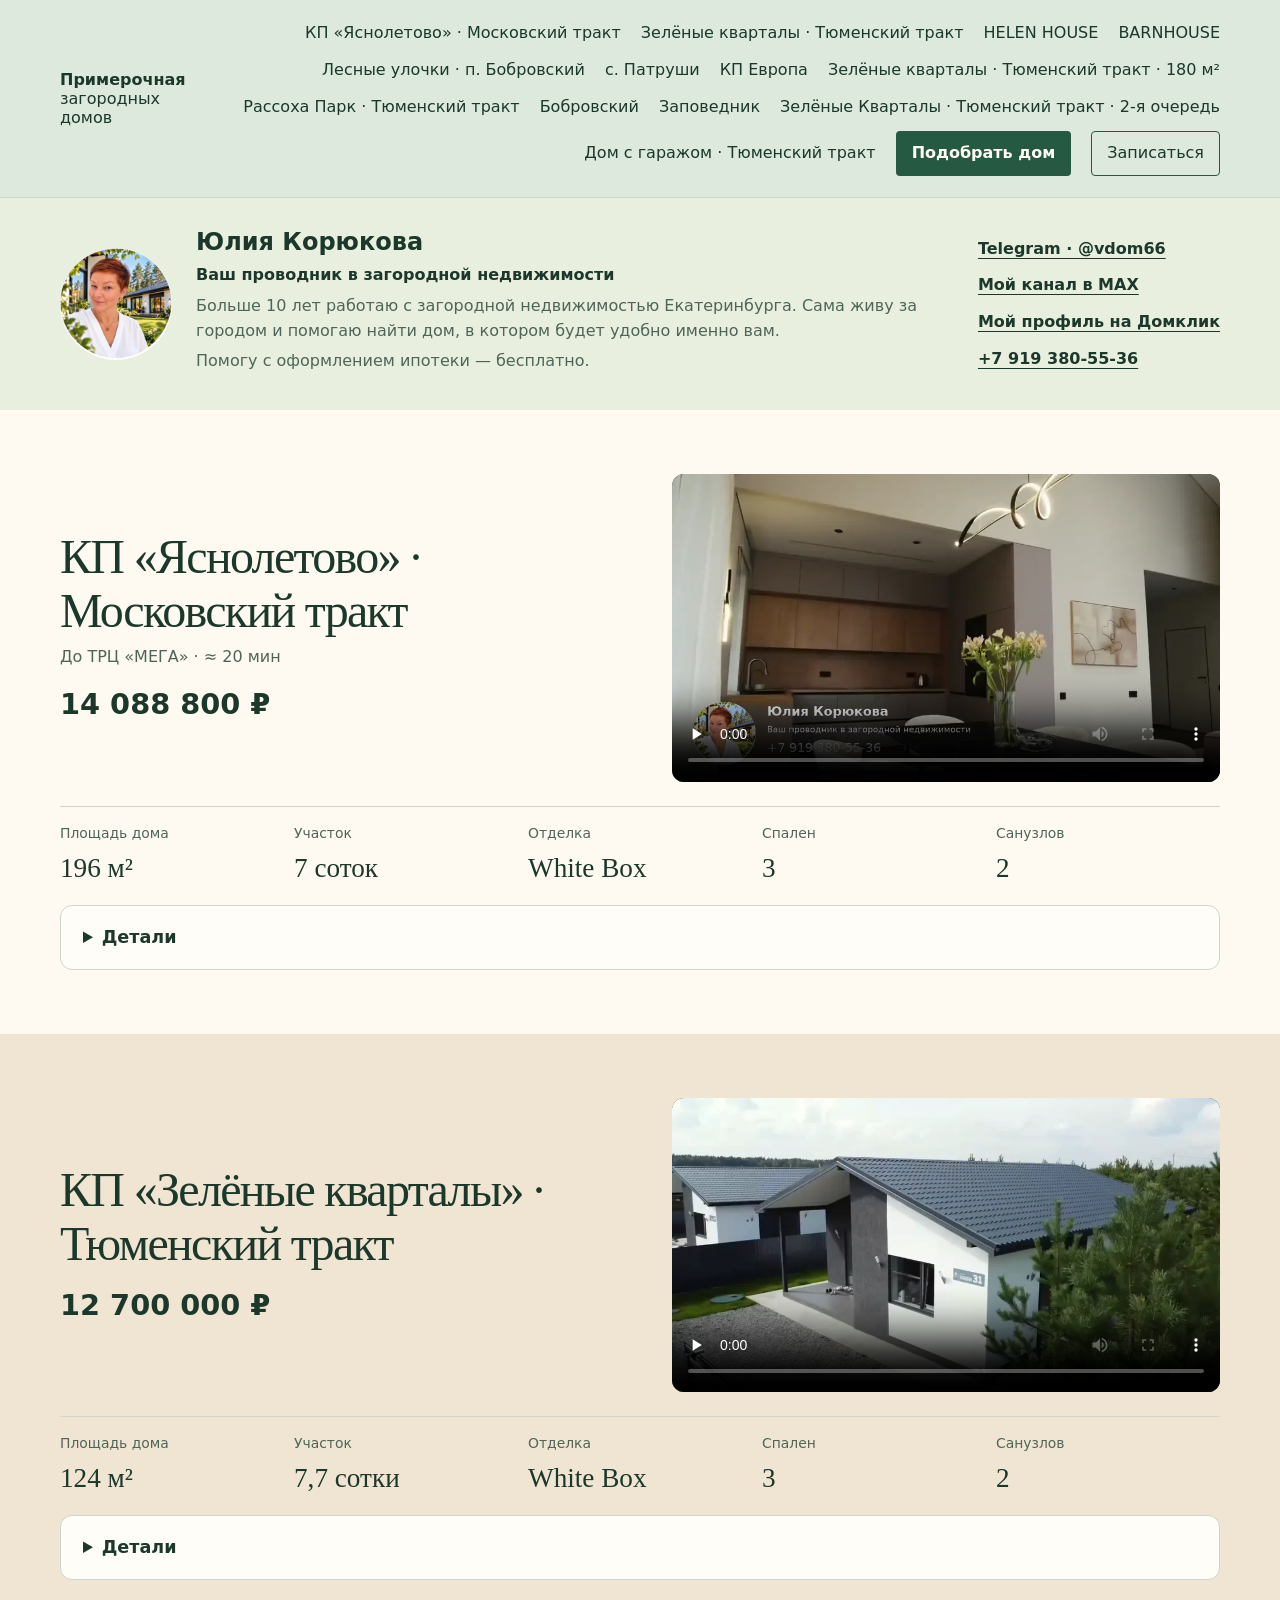
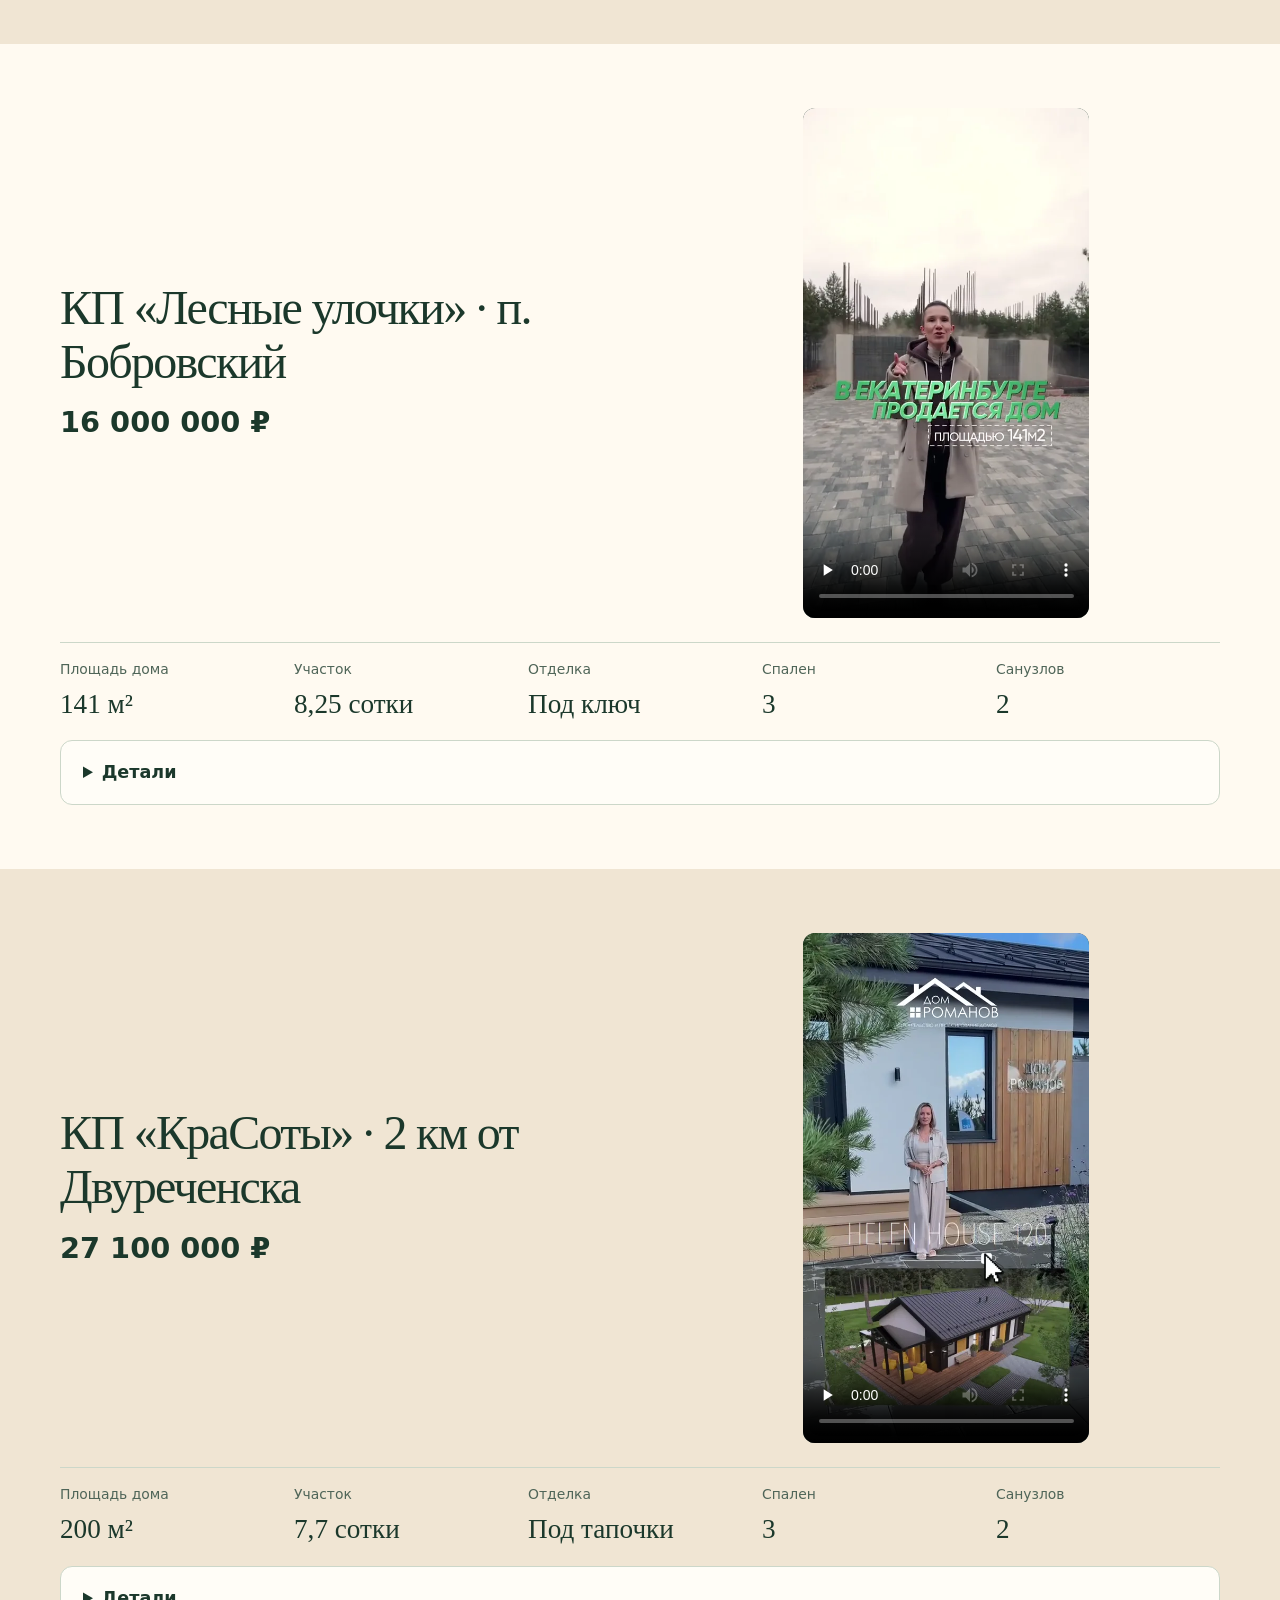
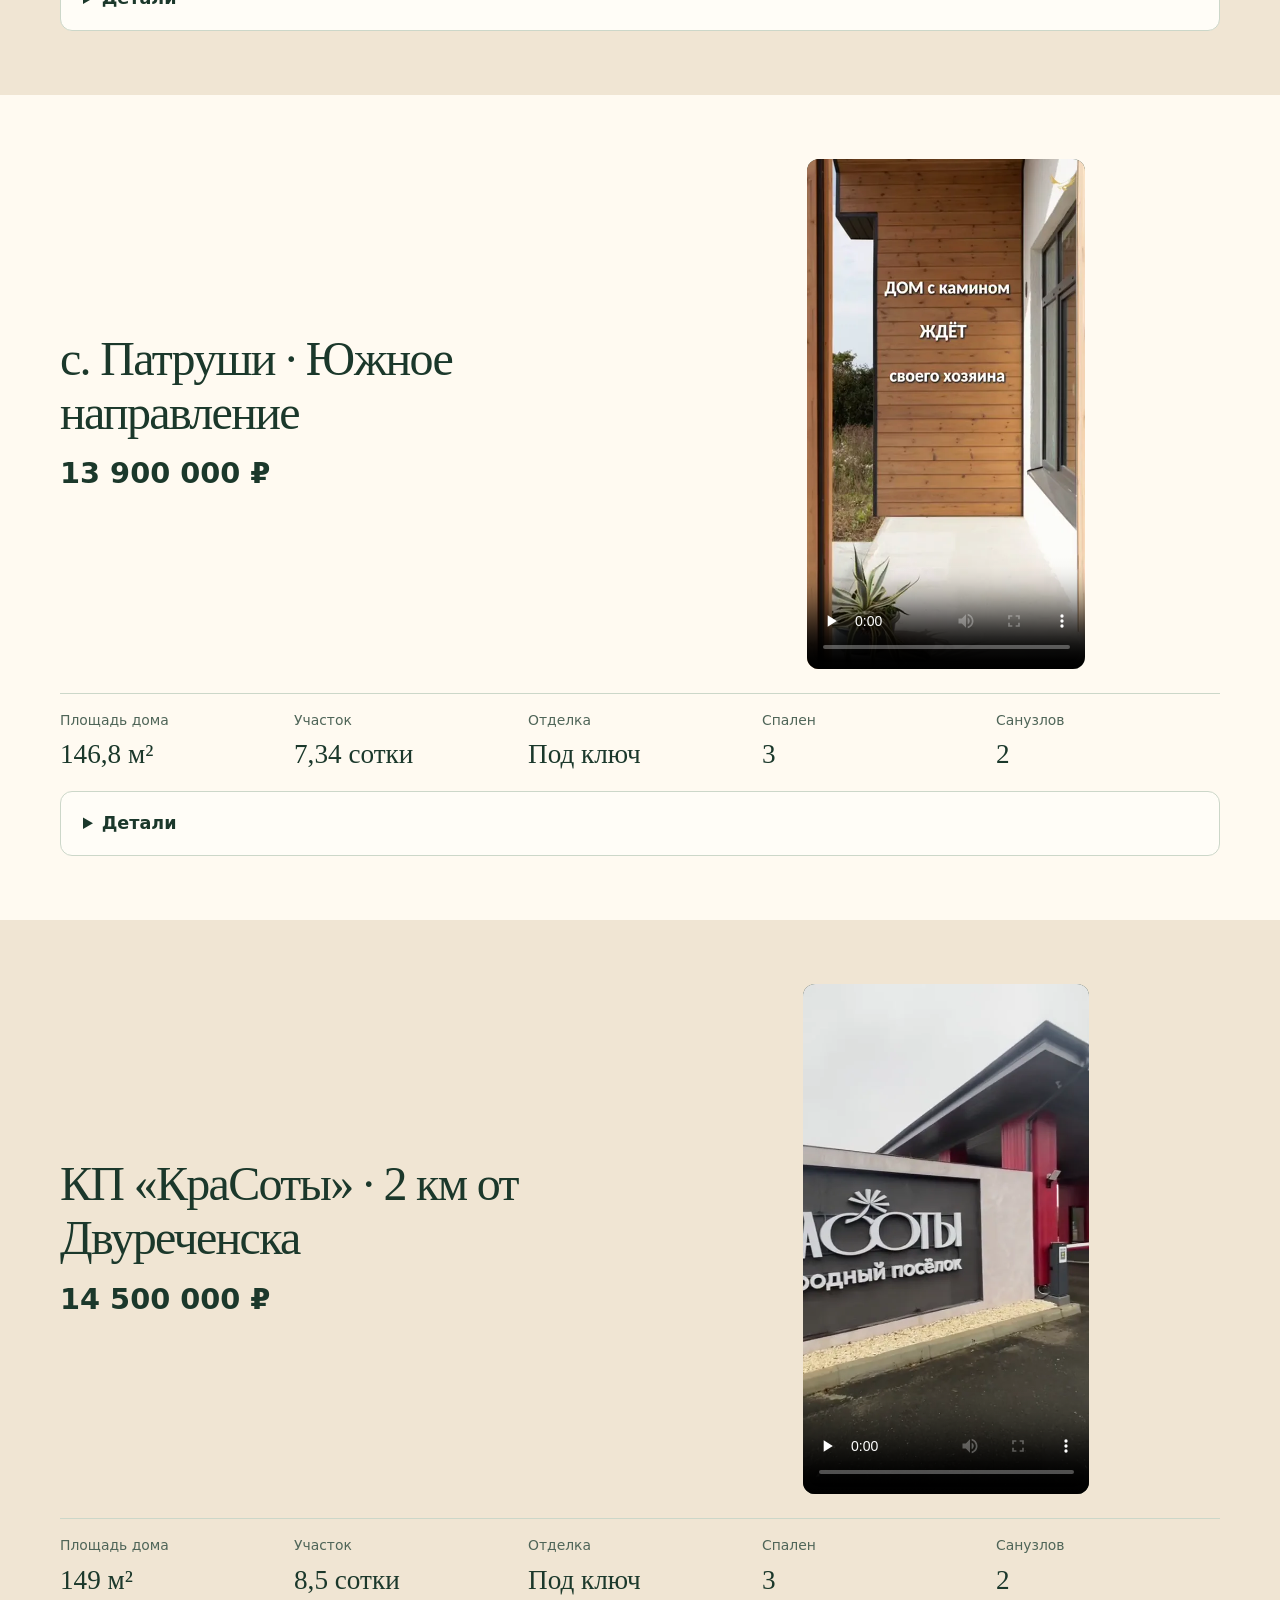
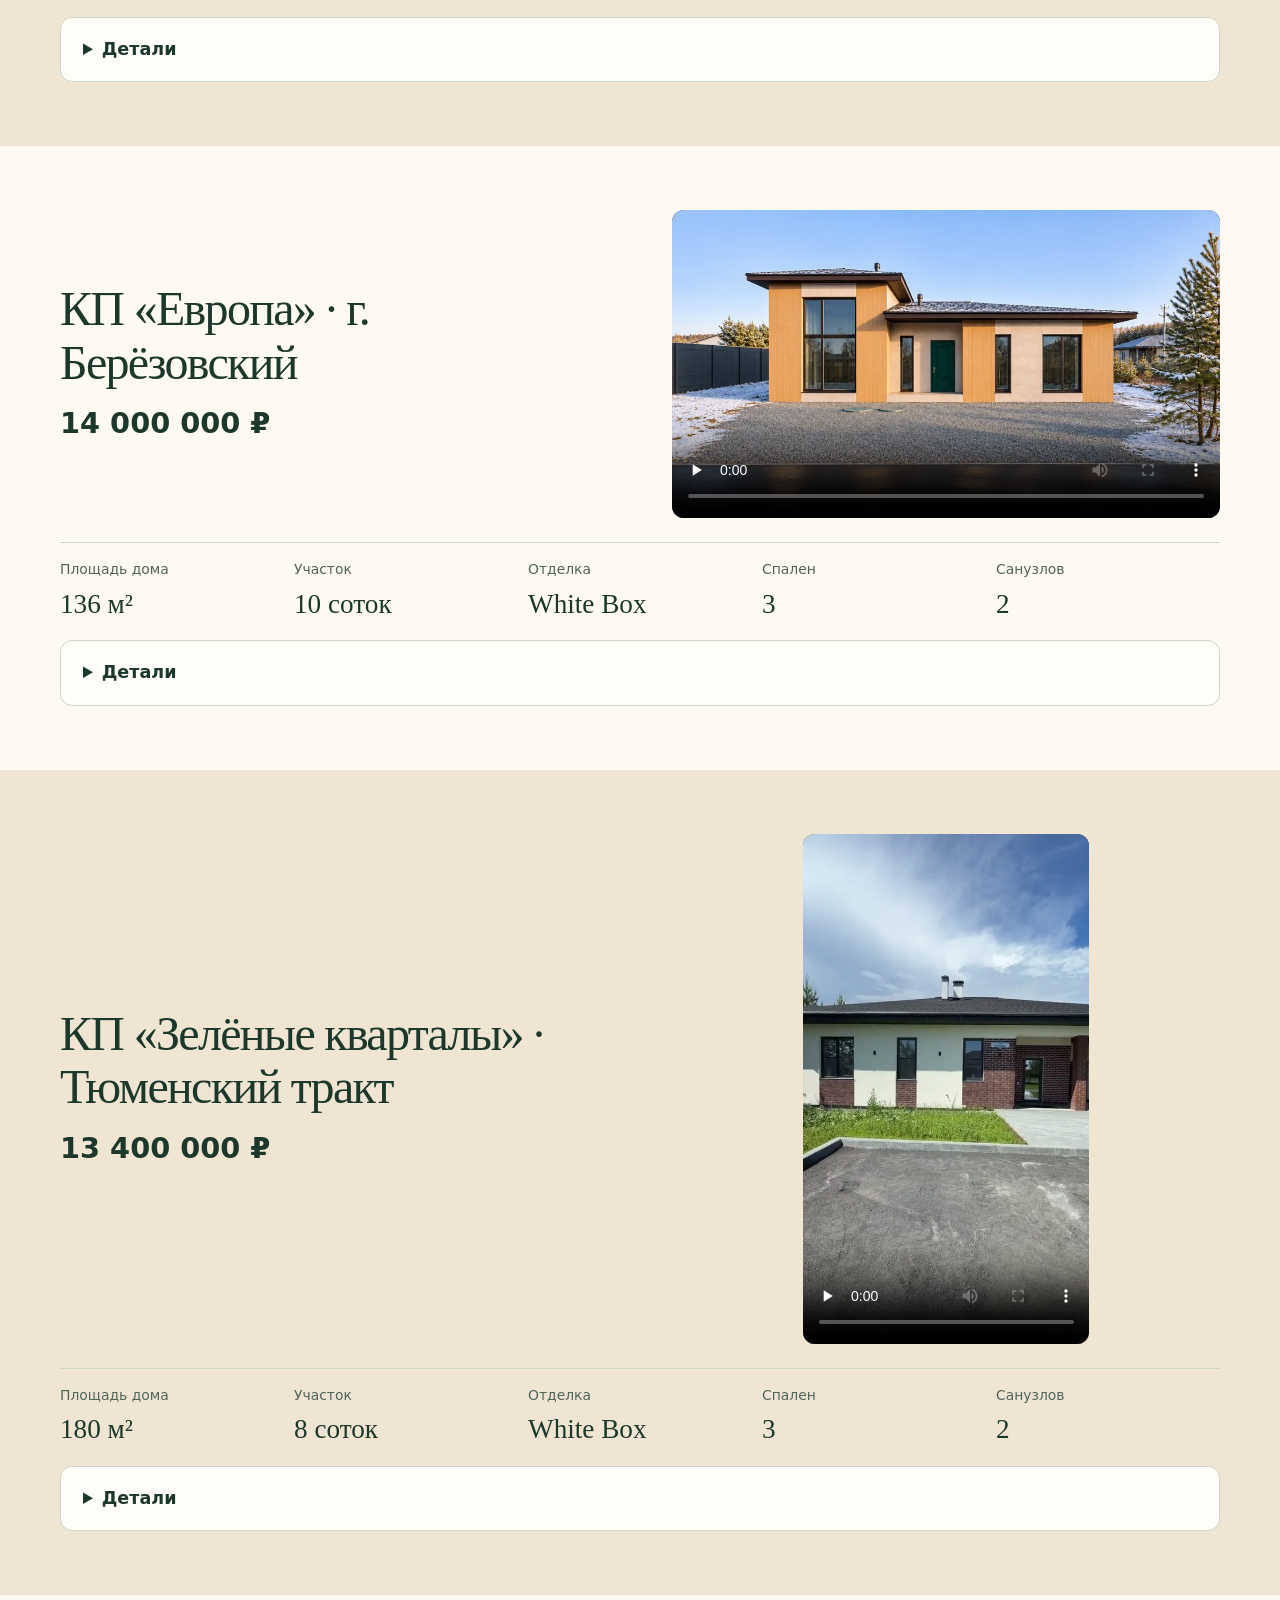
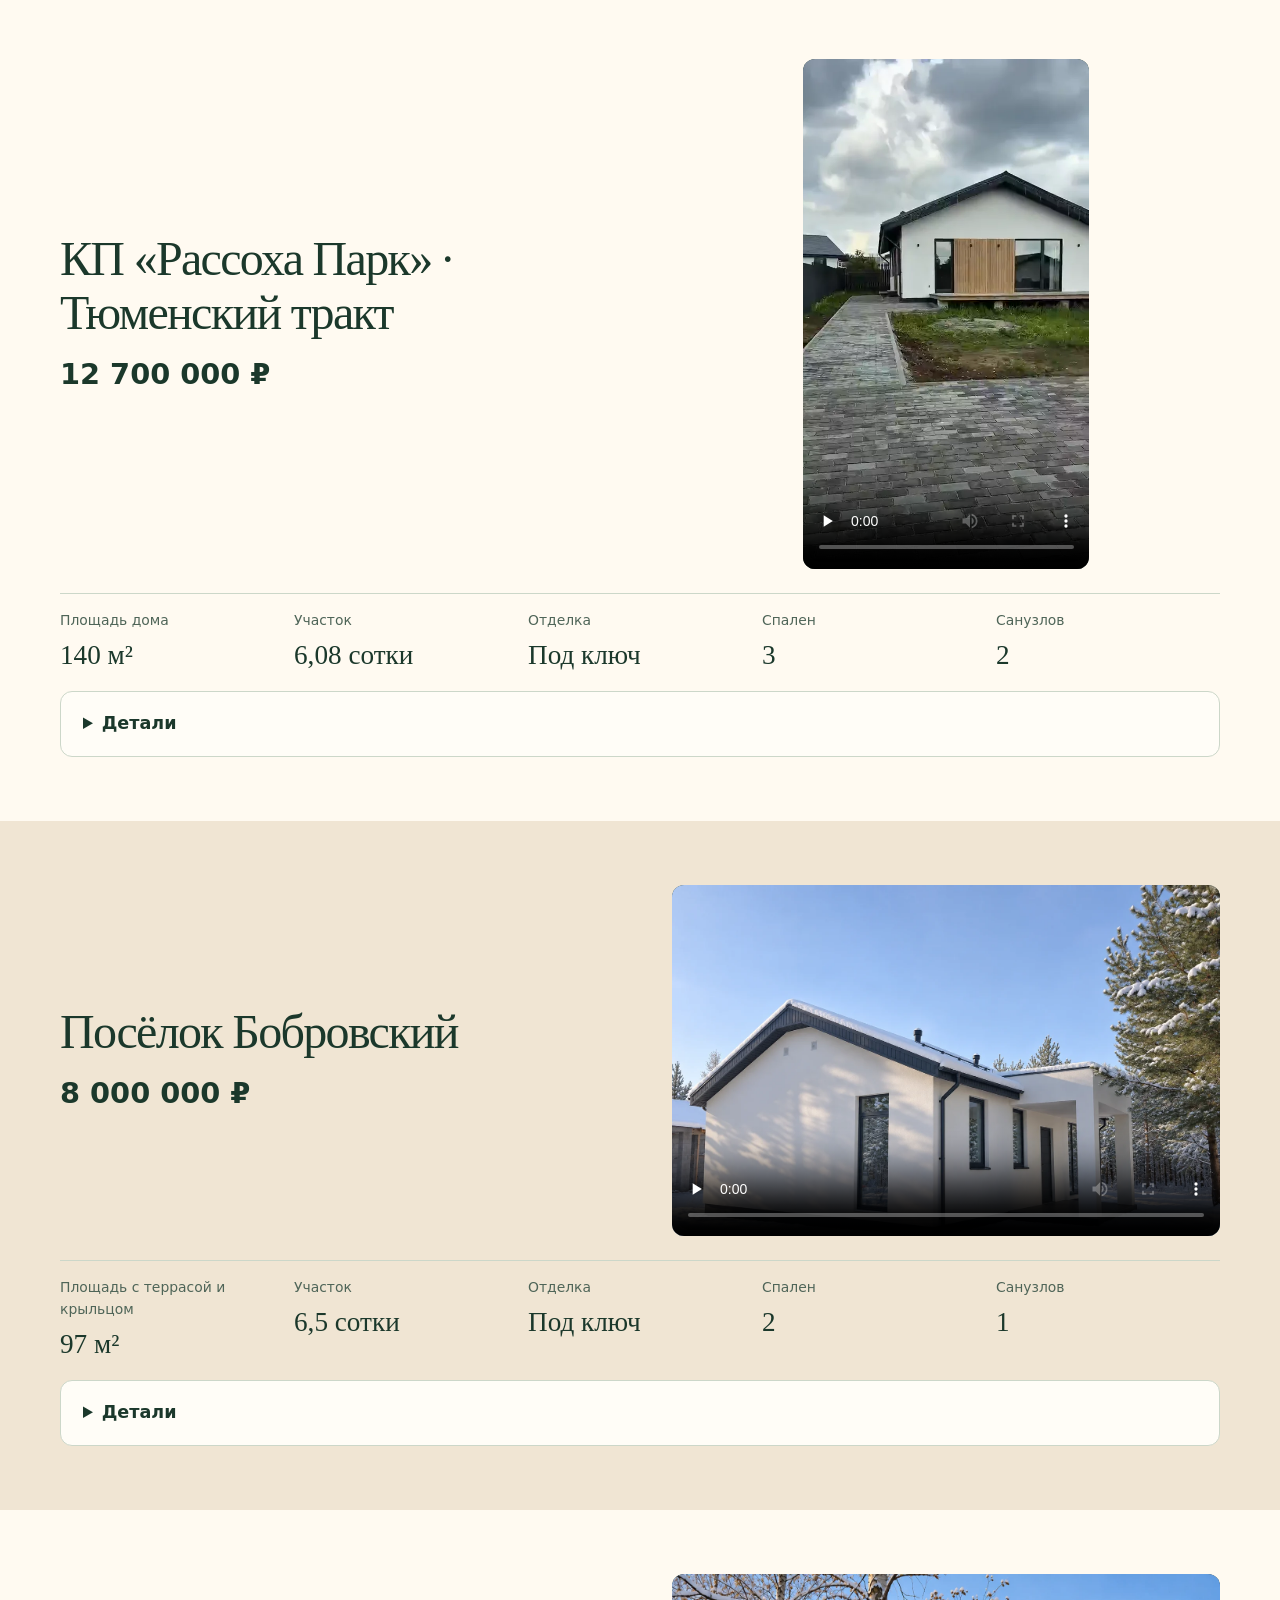
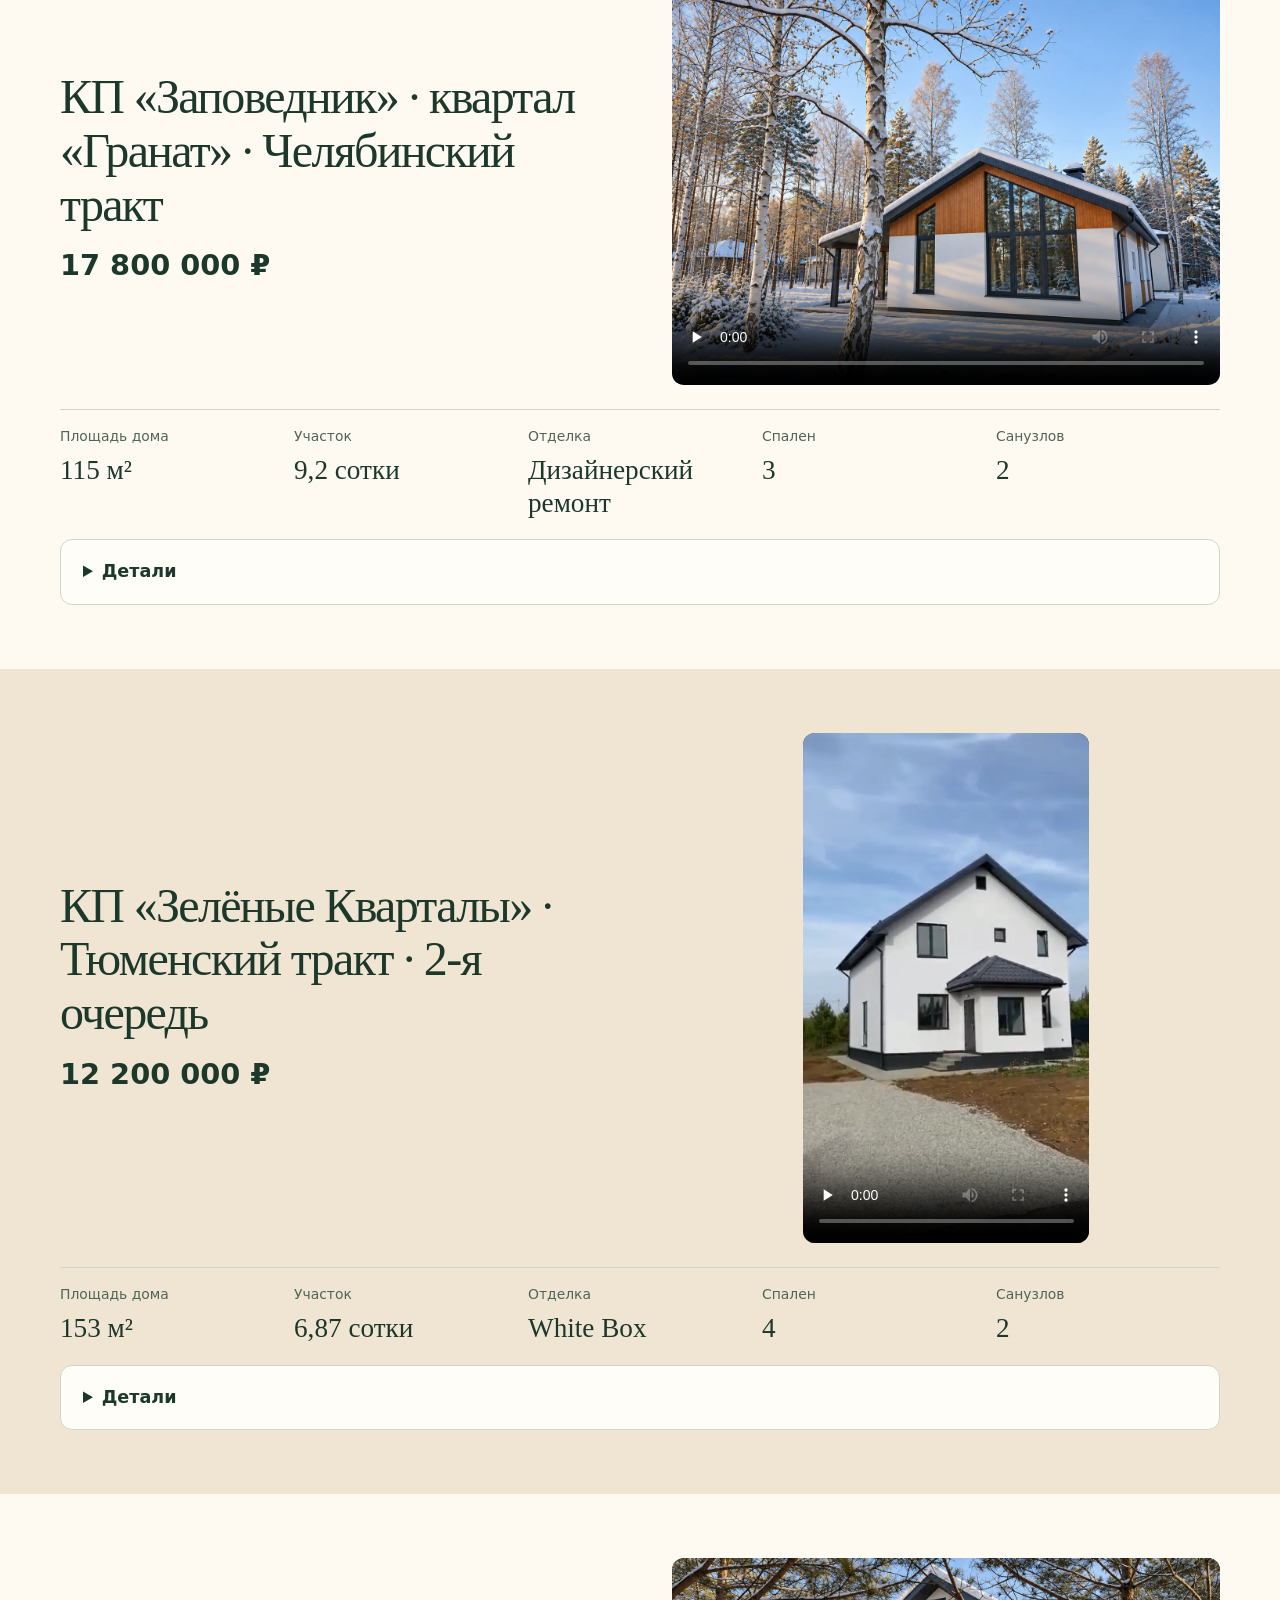
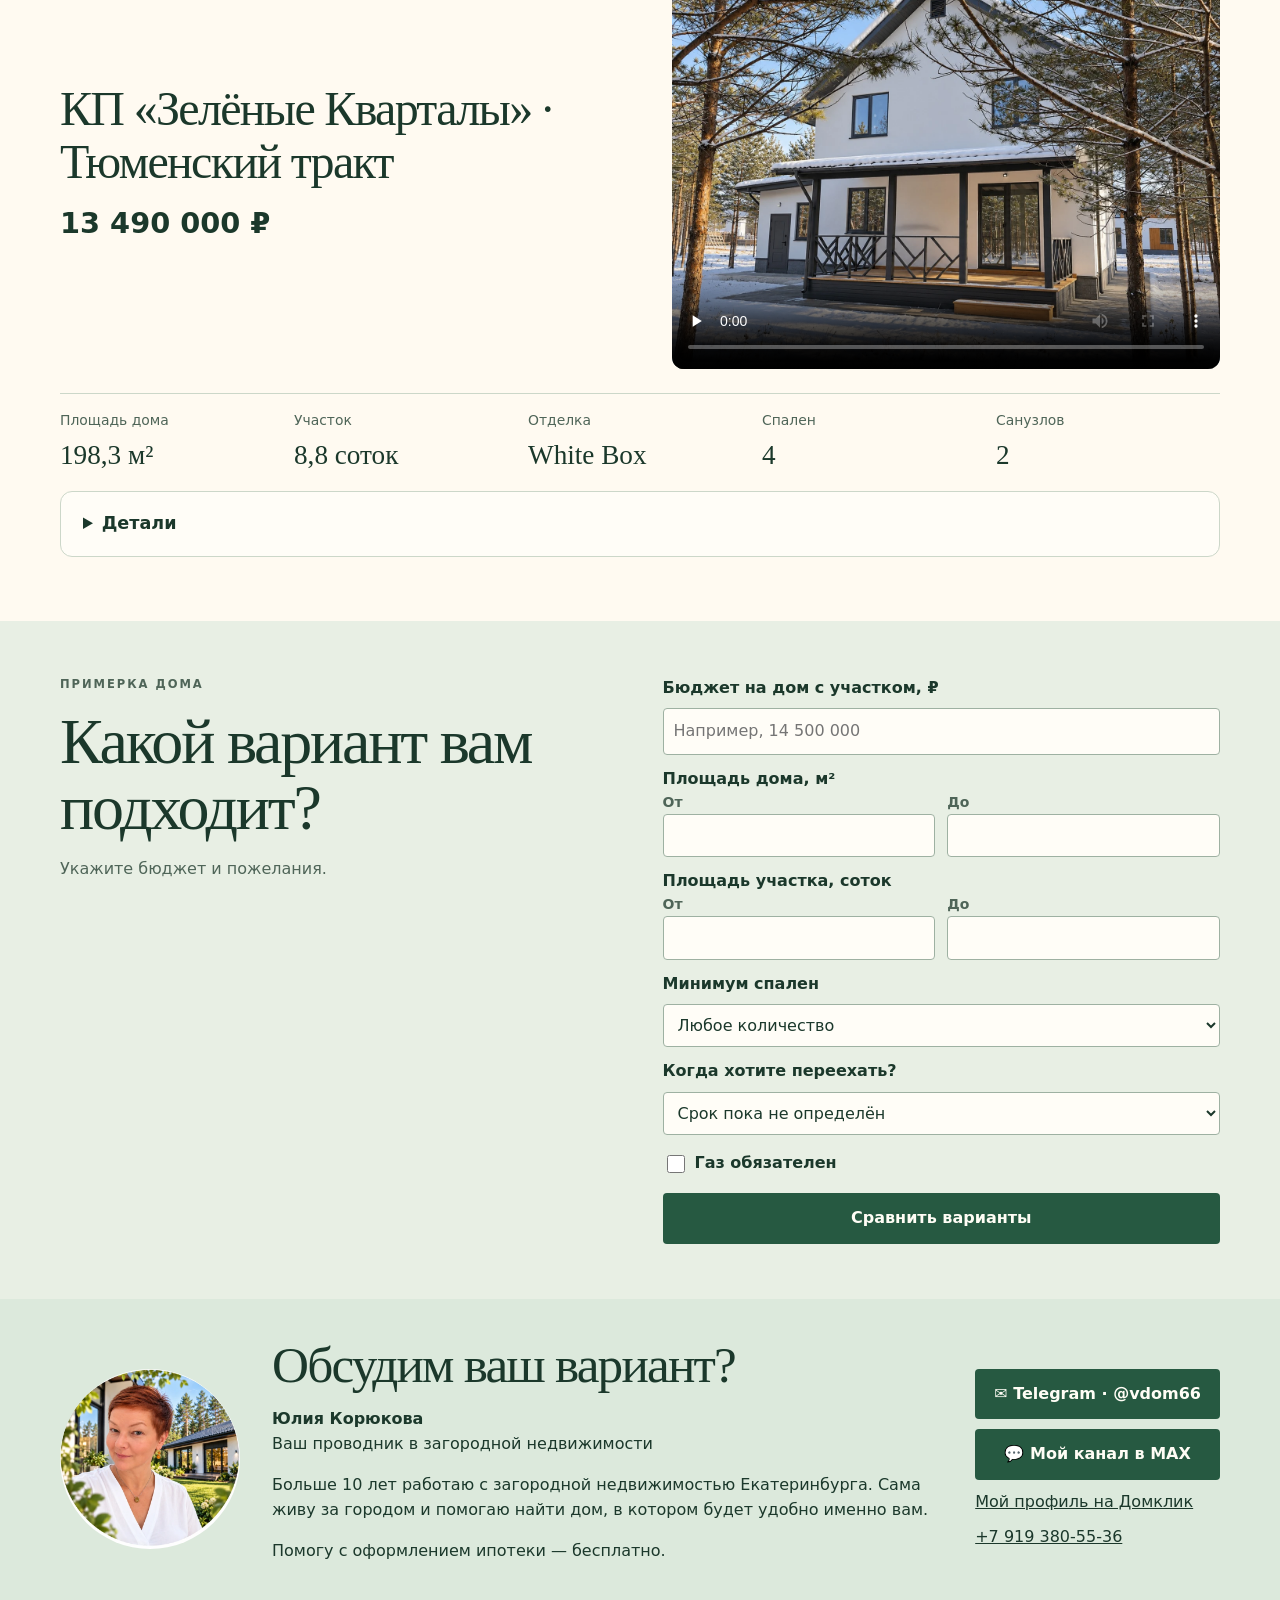
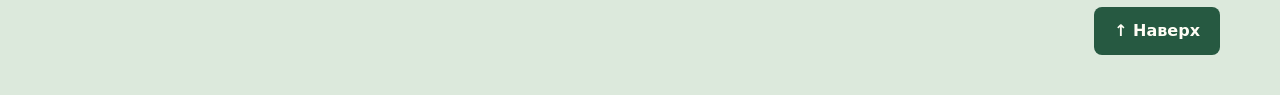
==== commit 395add72: "Add files via upload" ====
--- a/index.html
+++ b/index.html
@@ -36,21 +36,21 @@
 <p id="promo-status"><s>13 800 000 ₽</s> · Выгода <strong>1 100 000 ₽</strong> до 31 декабря 2026 года.</p>
 <p>Расчёт за дом с участком 7,7 сотки. Участки по ул. Тимирязева, 9, 11, 13, 14, 15 и 16. Средняя стоимость участка — 3 300 000 ₽.</p>
 <a class="button" href="https://t.me/vdom66?text=%D0%97%D0%B4%D1%80%D0%B0%D0%B2%D1%81%D1%82%D0%B2%D1%83%D0%B9%D1%82%D0%B5%2C%20%D0%AE%D0%BB%D0%B8%D1%8F!%20%D0%A5%D0%BE%D1%87%D1%83%20%D1%83%D1%82%D0%BE%D1%87%D0%BD%D0%B8%D1%82%D1%8C%20%D1%83%D1%81%D0%BB%D0%BE%D0%B2%D0%B8%D1%8F%20%D1%81%D1%82%D1%80%D0%BE%D0%B8%D1%82%D0%B5%D0%BB%D1%8C%D1%81%D1%82%D0%B2%D0%B0%20SHiLO%20124.">Уточнить условия в Telegram ↗</a>
-</div><figure><img src="shilo/front.webp" loading="lazy" alt="Фасад дома SHiLO 124 с крытым крыльцом"></figure>
+</div><figure><img src="front.webp" loading="lazy" alt="Фасад дома SHiLO 124 с крытым крыльцом"></figure>
 </div>
 <div class="offer details">
 <div id="promo-terms"><h3>Как воспользоваться акцией</h3><ol>
 <li>До 31 декабря заключите основной договор и внесите первый транш. Землю оформляют на покупателя при сделке.</li>
 <li>Если сделка планируется на следующий год, можно до 31 декабря заключить авансовый договор и внести 1 500 000 ₽. Аванс фиксирует стоимость строительства и позволяет закупить материалы.</li>
 </ol><p>При авансе цена участка подлежит уточнению на дату сделки. При изменении цены земли итоговая стоимость дома с участком может измениться.</p><p>Цены указаны на момент публикации.</p></div>
-<a class="plan" href="shilo/layout.webp" target="_blank" rel="noopener"><img src="shilo/layout.webp" loading="lazy" alt="План SHiLO 124 с тремя спальнями, двумя санузлами и террасой"><span>Открыть планировку SHiLO ↗</span></a>
+<a class="plan" href="layout.webp" target="_blank" rel="noopener"><img src="layout.webp" loading="lazy" alt="План SHiLO 124 с тремя спальнями, двумя санузлами и террасой"><span>Открыть планировку SHiLO ↗</span></a>
 </div>
 <h3>Фасад и интерьер</h3>
 <div class="gallery">
-<a href="shilo/terrace.webp" target="_blank" rel="noopener"><img src="shilo/terrace.webp" loading="lazy" alt="Фасад со стороны террасы"></a>
-<a href="shilo/terrace-detail.webp" target="_blank" rel="noopener"><img src="shilo/terrace-detail.webp" loading="lazy" alt="Терраса и выход из кухни-гостиной"></a>
-<a href="shilo/side.webp" target="_blank" rel="noopener"><img src="shilo/side.webp" loading="lazy" alt="Боковой фасад с высокими окнами"></a>
-<a href="shilo/interior.webp" target="_blank" rel="noopener"><img src="shilo/interior.webp" loading="lazy" alt="Кухня-гостиная с чистовой отделкой и мебелью"></a>
+<a href="terrace.webp" target="_blank" rel="noopener"><img src="terrace.webp" loading="lazy" alt="Фасад со стороны террасы"></a>
+<a href="terrace-detail.webp" target="_blank" rel="noopener"><img src="terrace-detail.webp" loading="lazy" alt="Терраса и выход из кухни-гостиной"></a>
+<a href="side.webp" target="_blank" rel="noopener"><img src="side.webp" loading="lazy" alt="Боковой фасад с высокими окнами"></a>
+<a href="interior.webp" target="_blank" rel="noopener"><img src="interior.webp" loading="lazy" alt="Кухня-гостиная с чистовой отделкой и мебелью"></a>
 </div>
 </div></details>
 </section>
@@ -165,11 +165,11 @@
 </div></details></section>
 <section class="wrap property-card" id="bobrovsky">
 <div class="property-overview property-card-summary"><div class="property-copy"><h2 class="property-location">Посёлок Бобровский</h2><p class="price">8 000 000 ₽</p>
-</div><div class="property-media"><video width="1920" height="1080" controls preload="none" playsinline poster="bobrovsky/fasad.webp" src="bobrovsky/video.mp4" aria-label="Зимний видеообзор дома в посёлке Бобровский"></video></div></div><dl class="facts"><div><dt>Площадь с террасой и крыльцом</dt><dd>97 м²</dd></div><div><dt>Участок</dt><dd>6,5 сотки</dd></div><div><dt>Отделка</dt><dd>Под ключ</dd></div><div><dt>Спален</dt><dd>2</dd></div><div><dt>Санузлов</dt><dd>1</dd></div></dl>
+</div><div class="property-media"><video width="1920" height="1080" controls preload="none" playsinline poster="fasad.webp" src="video.mp4" aria-label="Зимний видеообзор дома в посёлке Бобровский"></video></div></div><dl class="facts"><div><dt>Площадь с террасой и крыльцом</dt><dd>97 м²</dd></div><div><dt>Участок</dt><dd>6,5 сотки</dd></div><div><dt>Отделка</dt><dd>Под ключ</dd></div><div><dt>Спален</dt><dd>2</dd></div><div><dt>Санузлов</dt><dd>1</dd></div></dl>
 <details class="property-details"><summary>Детали</summary><div class="property-details-content">
 <p class="eyebrow">Посёлок Бобровский · Отделка под ключ</p><h3>Дом среди сосен с крытой террасой</h3><p class="lead">Две спальни и кухня-гостиная 27,3 м² с панорамными окнами. На участке растут молодые сосны.</p><a class="button" href="https://t.me/vdom66?text=%D0%97%D0%B4%D1%80%D0%B0%D0%B2%D1%81%D1%82%D0%B2%D1%83%D0%B9%D1%82%D0%B5%2C%20%D0%AE%D0%BB%D0%B8%D1%8F%21%20%D0%98%D0%BD%D1%82%D0%B5%D1%80%D0%B5%D1%81%D1%83%D0%B5%D1%82%20%D0%B4%D0%BE%D0%BC%20%D0%B2%20%D0%BF%D0%BE%D1%81%D1%91%D0%BB%D0%BA%D0%B5%20%D0%91%D0%BE%D0%B1%D1%80%D0%BE%D0%B2%D1%81%D0%BA%D0%B8%D0%B9.%20%D0%9F%D0%BE%D0%B4%D1%81%D0%BA%D0%B0%D0%B6%D0%B8%D1%82%D0%B5%2C%20%D0%BF%D0%BE%D0%B6%D0%B0%D0%BB%D1%83%D0%B9%D1%81%D1%82%D0%B0%2C%20%D1%86%D0%B5%D0%BD%D1%83%20%D0%B8%20%D0%BA%D0%BE%D0%B3%D0%B4%D0%B0%20%D0%BC%D0%BE%D0%B6%D0%BD%D0%BE%20%D0%BF%D1%80%D0%B8%D0%B5%D1%85%D0%B0%D1%82%D1%8C%20%D0%BD%D0%B0%20%D0%BF%D1%80%D0%BE%D1%81%D0%BC%D0%BE%D1%82%D1%80.">Записаться на просмотр</a><h3>Планировка</h3><p>Спальни 12,21 и 9,90 м², гардеробная, душевая, тамбур и котельная. Крытая терраса 15,41 м², крыльцо 8,47 м².</p>
-<a class="plan" href="bobrovsky/plan.png" target="_blank" rel="noopener"><img src="bobrovsky/plan.png" loading="lazy" alt="Планировка и площади помещений дома в Бобровском"><span>Открыть планировку</span></a>
-<h3>Фото дома</h3><div class="gallery barn-gallery"><a href="bobrovsky/fasad.webp" target="_blank" rel="noopener"><img src="bobrovsky/fasad.webp" loading="lazy" alt="Фасад дома среди сосен"></a><a href="bobrovsky/krylco.webp" target="_blank" rel="noopener"><img src="bobrovsky/krylco.webp" loading="lazy" alt="Крыльцо и вход в дом"></a><a href="bobrovsky/terrasa.webp" target="_blank" rel="noopener"><img src="bobrovsky/terrasa.webp" loading="lazy" alt="Крытая терраса"></a><a href="bobrovsky/gostinaya.webp" target="_blank" rel="noopener"><img src="bobrovsky/gostinaya.webp" loading="lazy" alt="Кухня-гостиная с панорамными окнами"></a><a href="bobrovsky/spalnya.webp" target="_blank" rel="noopener"><img src="bobrovsky/spalnya.webp" loading="lazy" alt="Спальня с чистовой отделкой"></a><a href="bobrovsky/dushevaya.webp" target="_blank" rel="noopener"><img src="bobrovsky/dushevaya.webp" loading="lazy" alt="Душевая"></a></div>
+<a class="plan" href="plan.png" target="_blank" rel="noopener"><img src="plan.png" loading="lazy" alt="Планировка и площади помещений дома в Бобровском"><span>Открыть планировку</span></a>
+<h3>Фото дома</h3><div class="gallery barn-gallery"><a href="fasad.webp" target="_blank" rel="noopener"><img src="fasad.webp" loading="lazy" alt="Фасад дома среди сосен"></a><a href="krylco.webp" target="_blank" rel="noopener"><img src="krylco.webp" loading="lazy" alt="Крыльцо и вход в дом"></a><a href="terrasa.webp" target="_blank" rel="noopener"><img src="terrasa.webp" loading="lazy" alt="Крытая терраса"></a><a href="gostinaya.webp" target="_blank" rel="noopener"><img src="gostinaya.webp" loading="lazy" alt="Кухня-гостиная с панорамными окнами"></a><a href="spalnya.webp" target="_blank" rel="noopener"><img src="spalnya.webp" loading="lazy" alt="Спальня с чистовой отделкой"></a><a href="dushevaya.webp" target="_blank" rel="noopener"><img src="dushevaya.webp" loading="lazy" alt="Душевая"></a></div>
 <h3>Дом и участок</h3><p>Из кухни-гостиной с панорамными окнами видно сосны. На крытой террасе можно отдыхать и в дождь. Дом от застройщика, с отделкой под ключ и гарантией. Участок ровный, сухой и солнечный. Есть варианты с другими планировками.</p>
 <h3>Посёлок</h3><p>До посёлка асфальт, на въезде планируют шлагбаум. Дороги чистит муниципалитет, вывоз мусора организован, дополнительных взносов нет. Рядом школьный автобус, транспорт до Южного автовокзала и магазины. Интернет — Ростелеком или К‑Телеком.</p>
 <h3>Что уже есть в доме</h3>
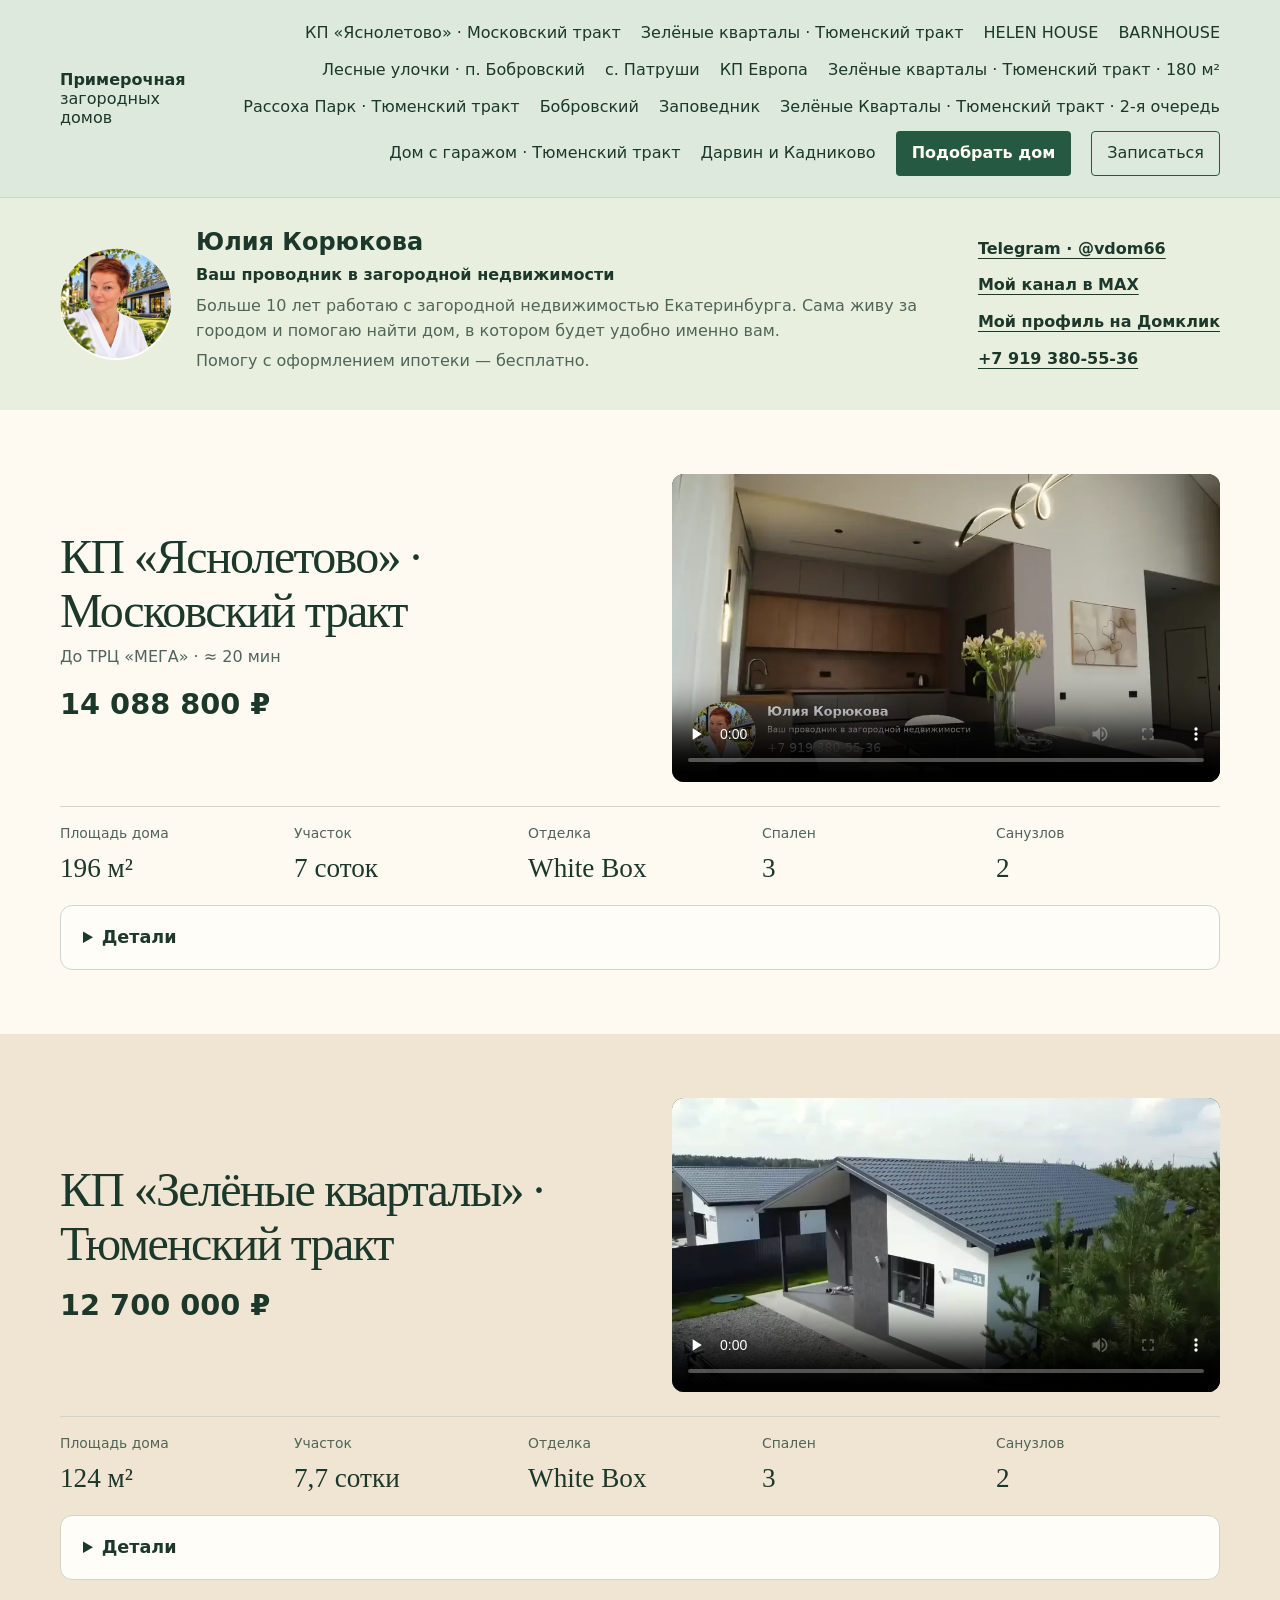
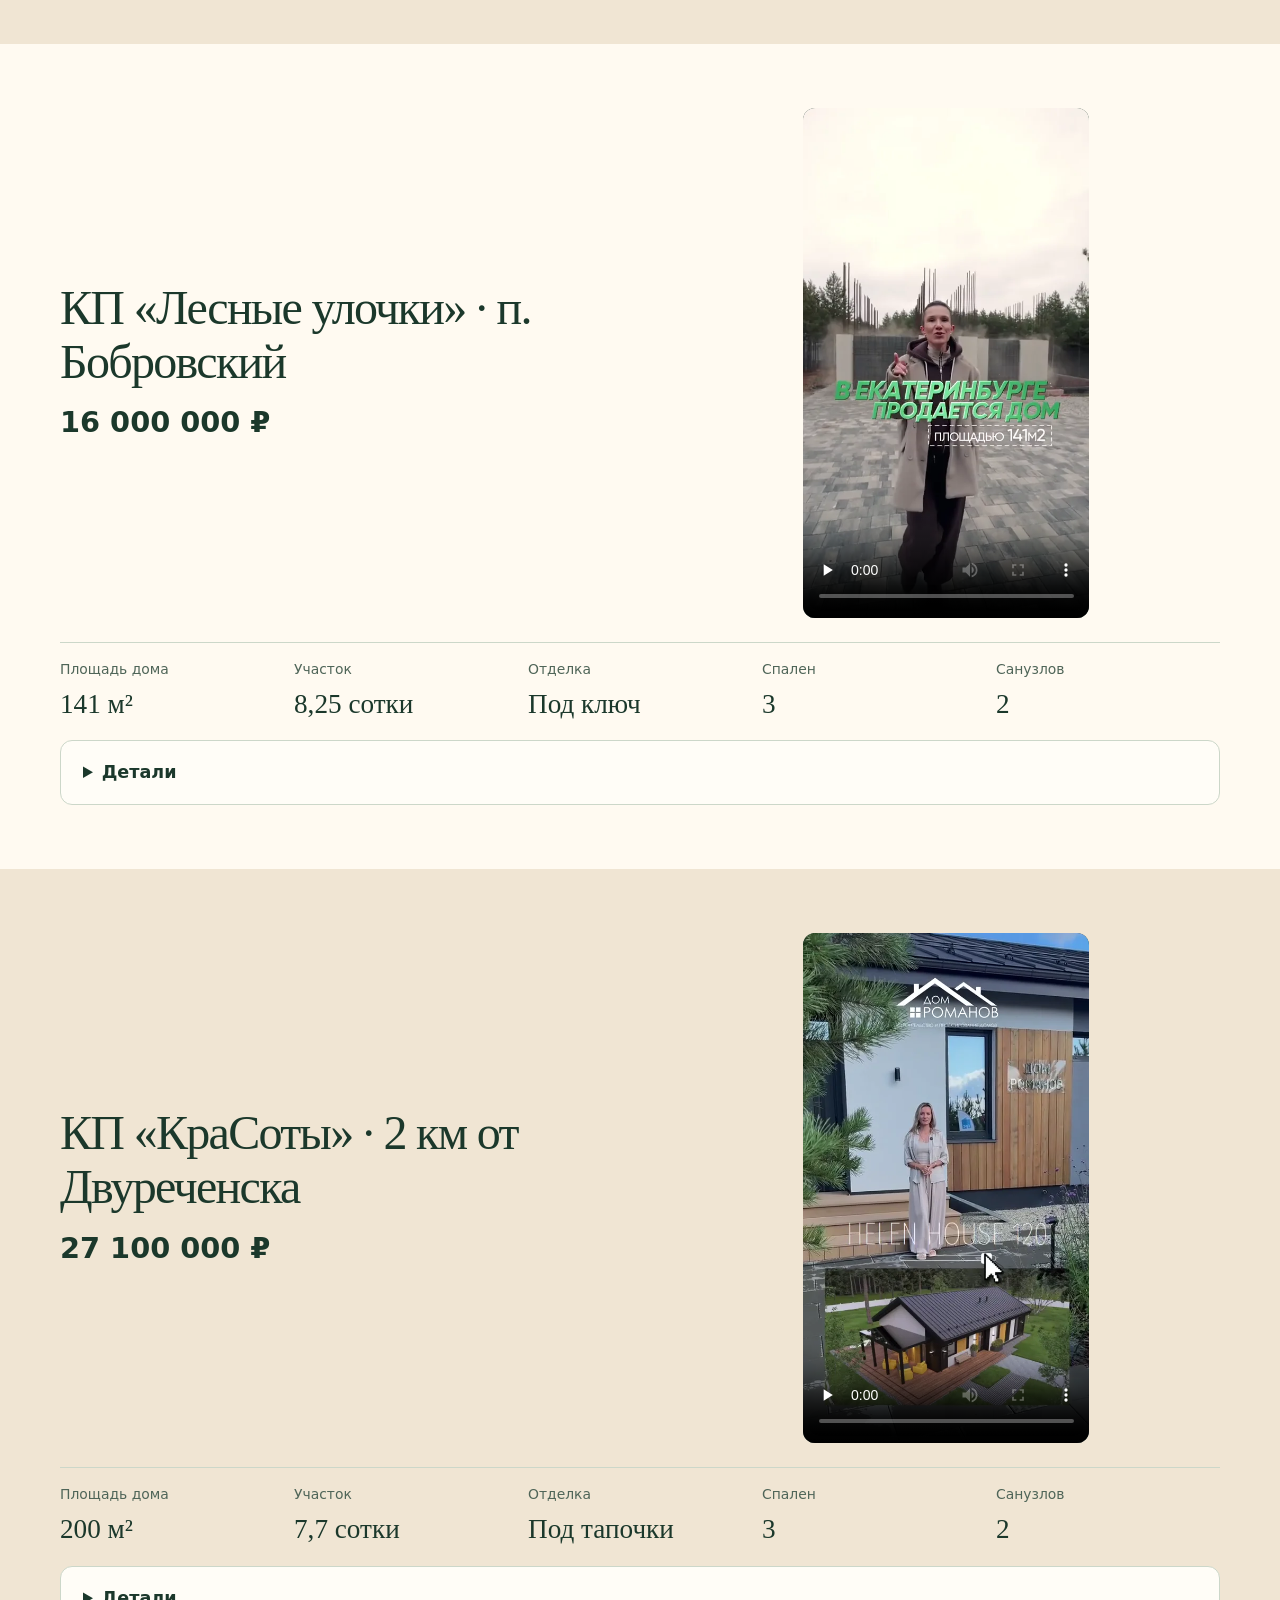
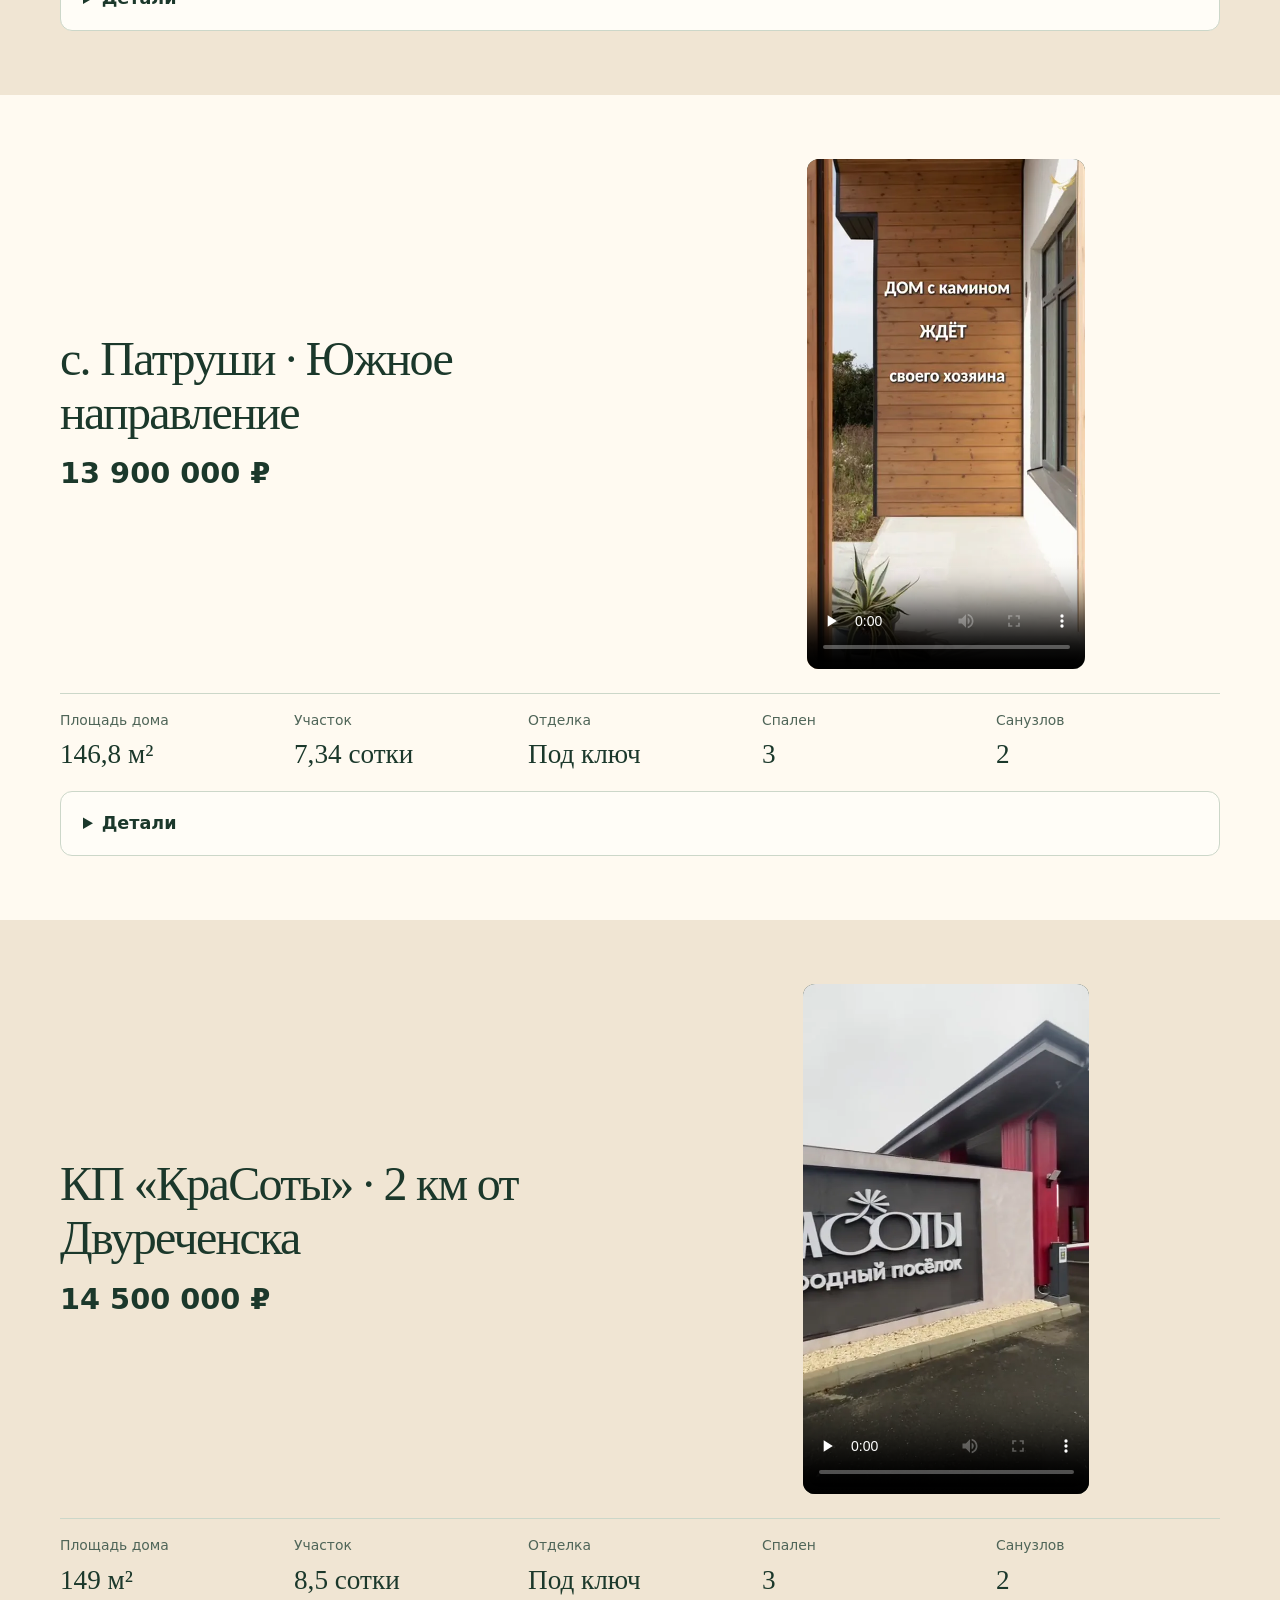
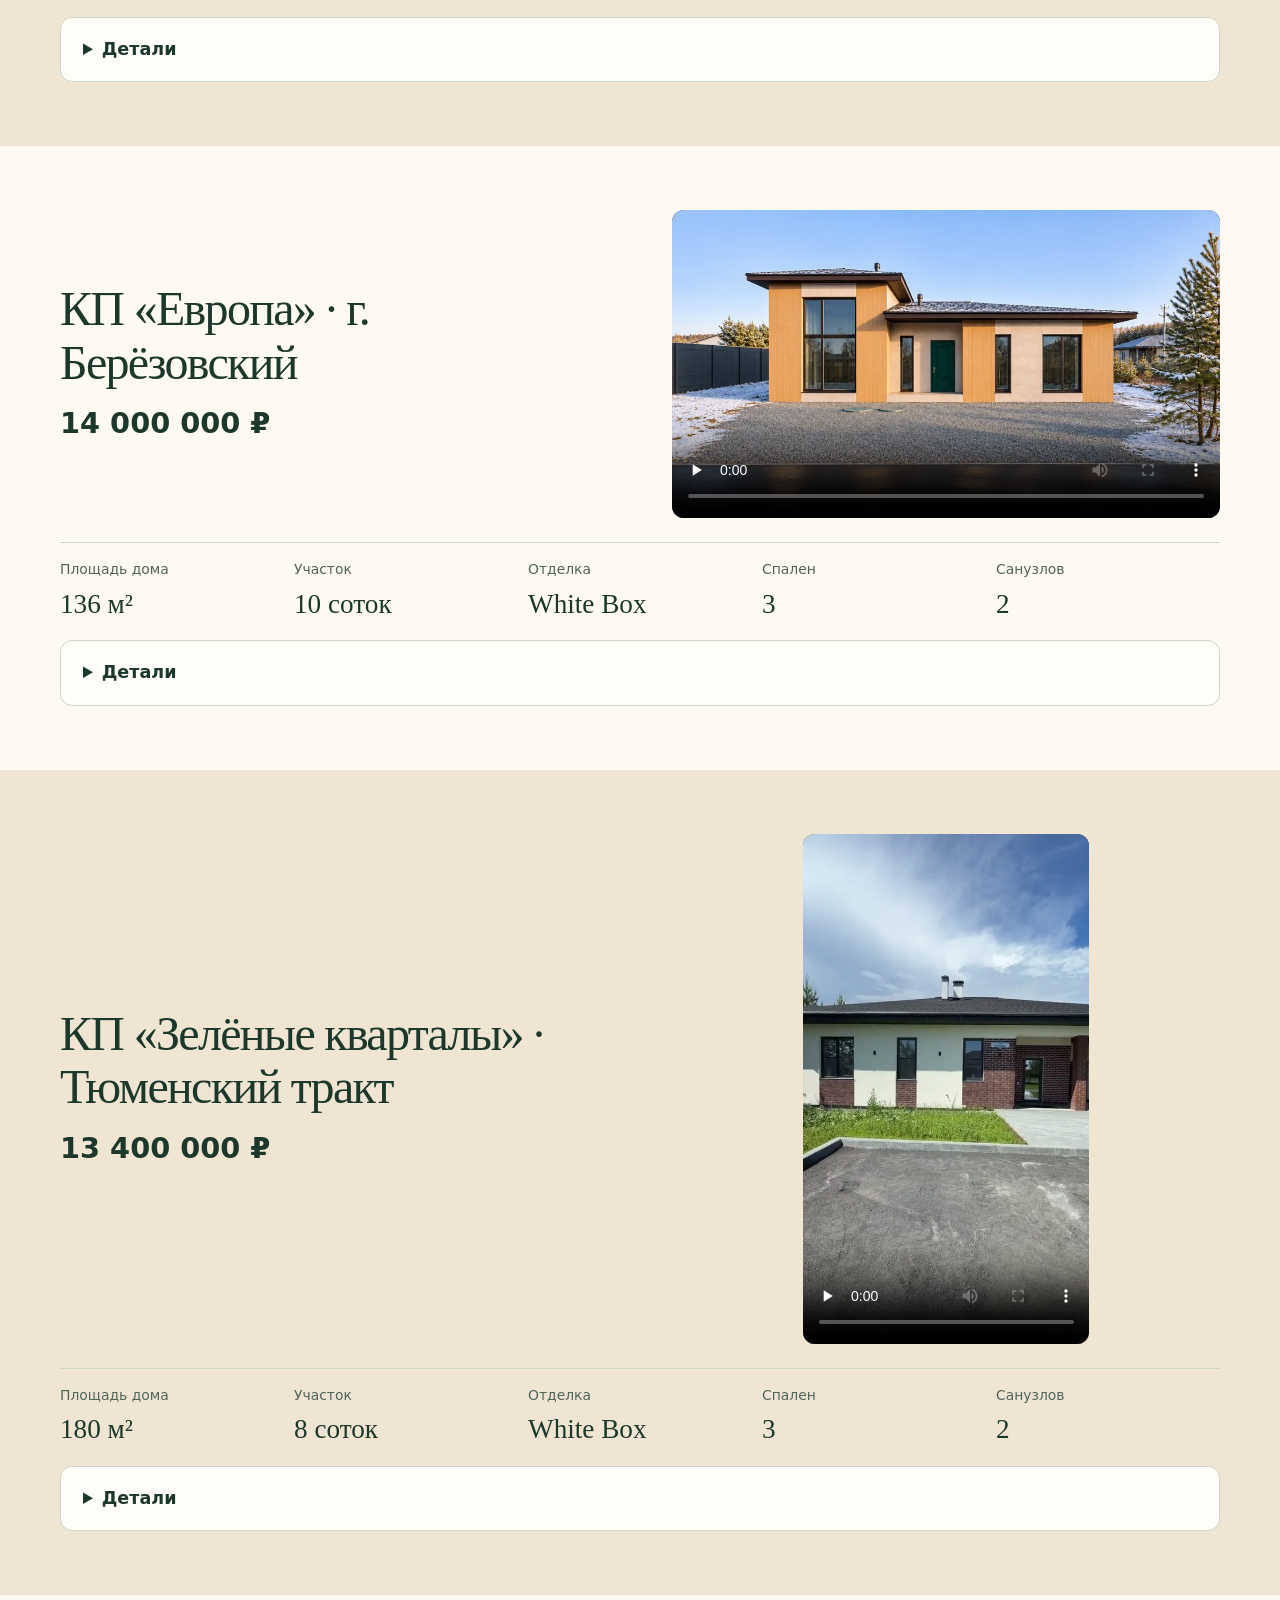
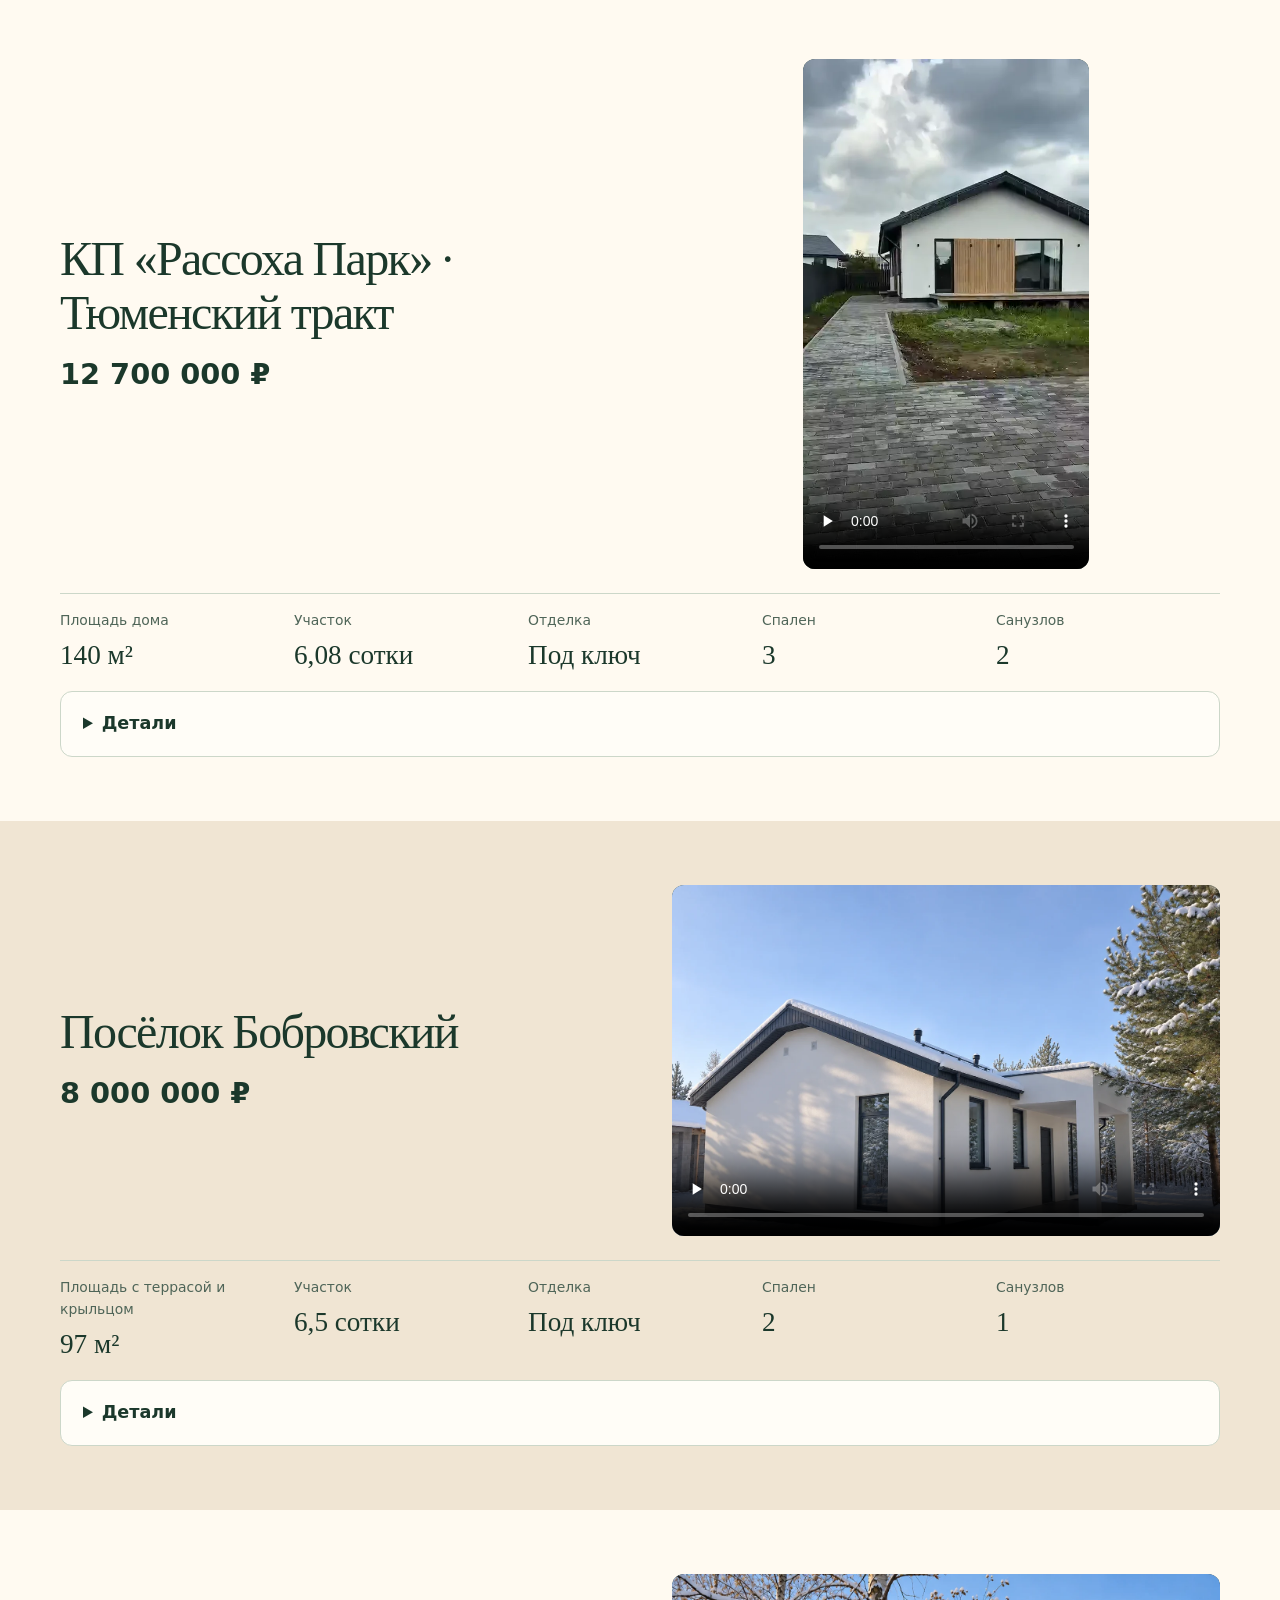
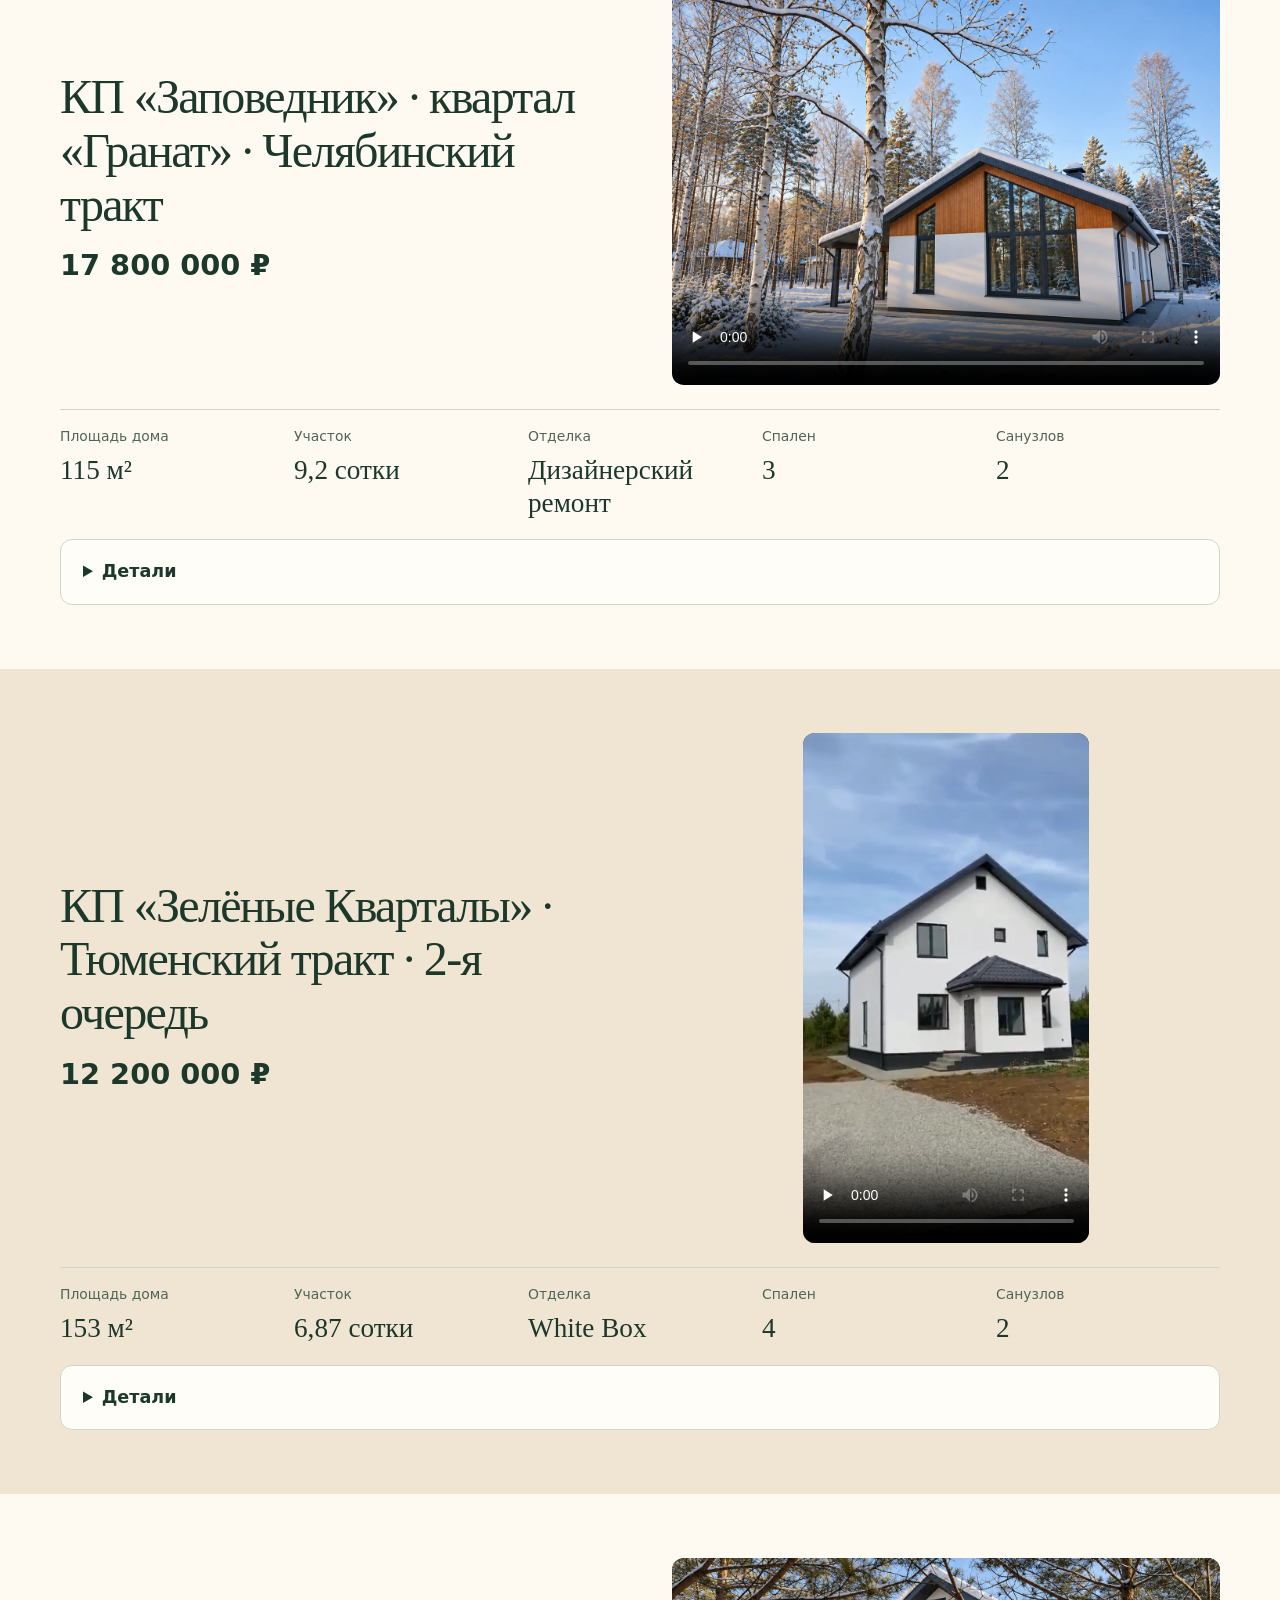
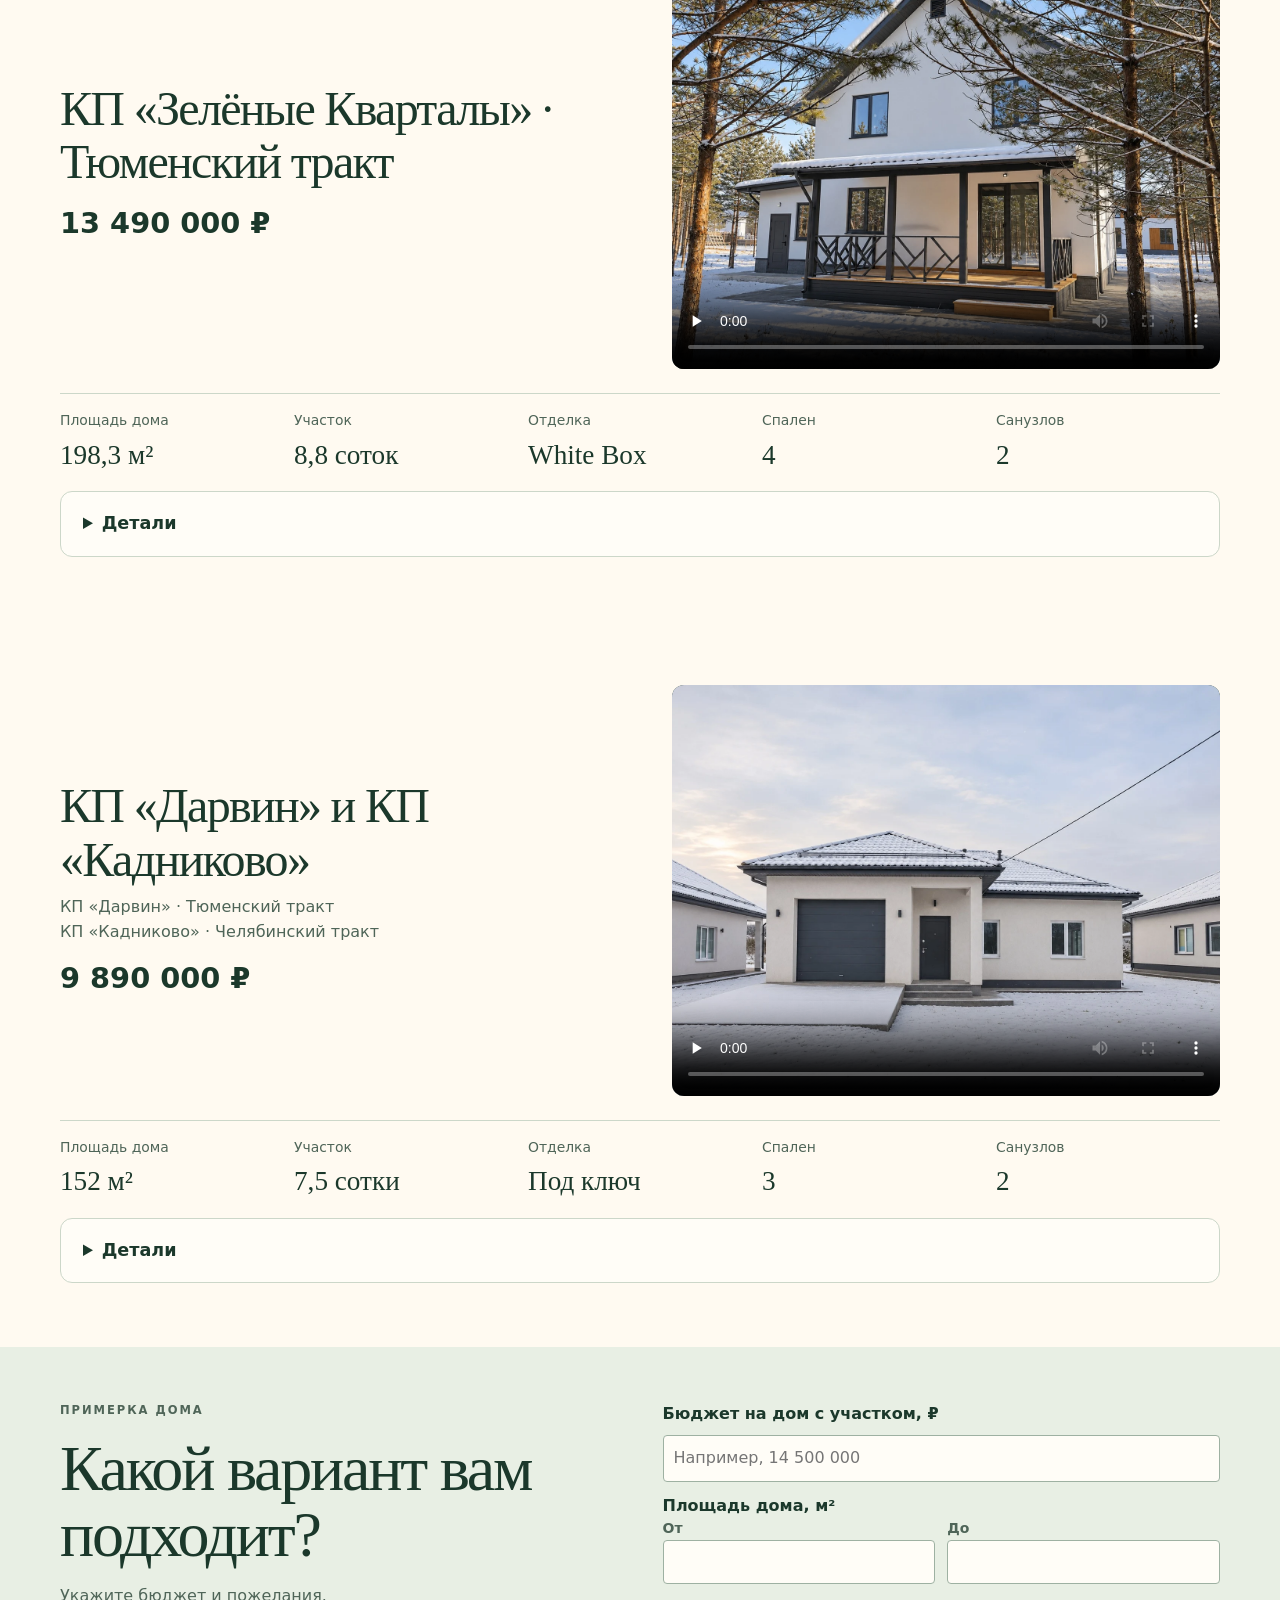
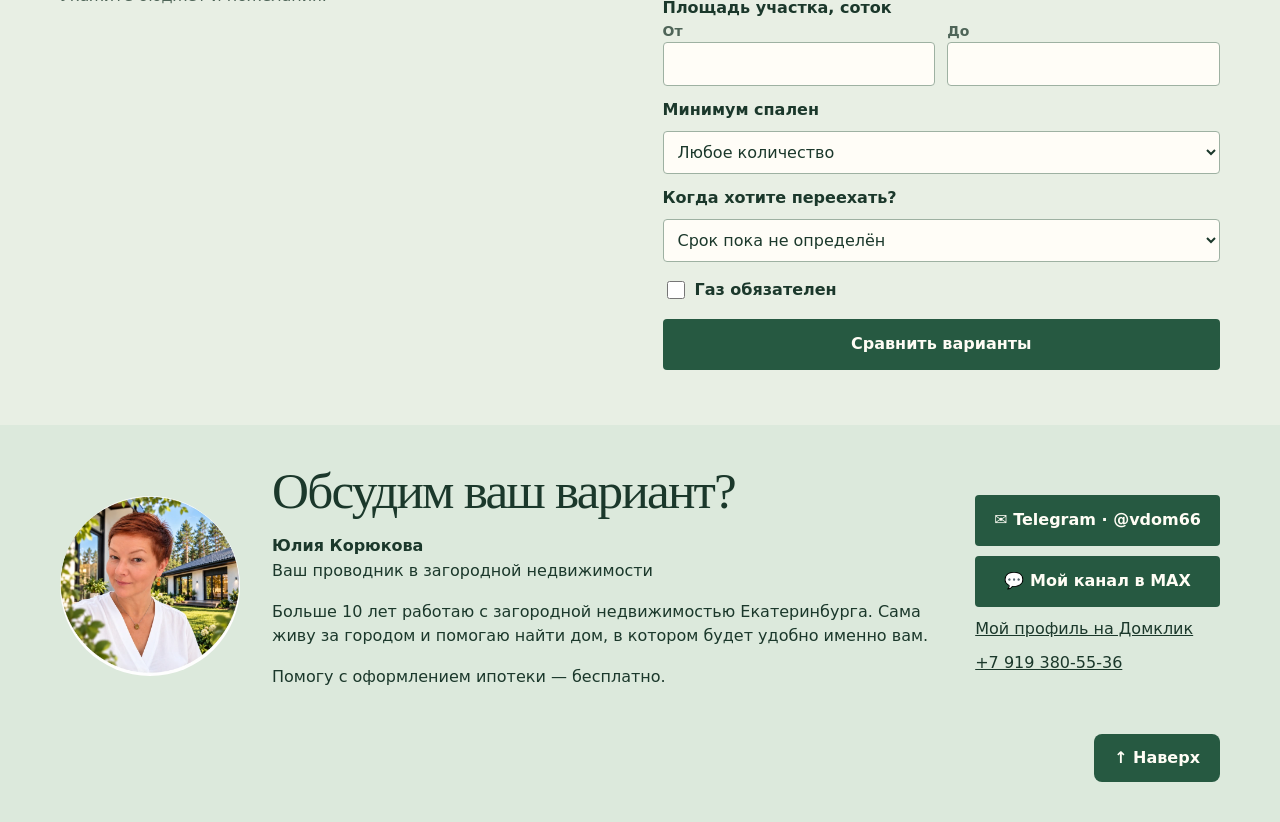
==== commit 53dedb10: "Add files via upload" ====
--- a/index.html
+++ b/index.html
@@ -1,6 +1,6 @@
 <!doctype html>
-<html lang="ru"><head><meta charset="utf-8"><meta name="viewport" content="width=device-width, initial-scale=1"><title>Примерочная загородных домов — Екатеринбург</title><meta name="description" content="Готовые дома в Яснолетово и Лесных улочках, строительство SHiLO в Зелёных кварталах. Сравните варианты по вашим пожеланиям."><link rel="stylesheet" href="style.css?v=zk153"><script src="fit.js?v=comparison-layout" defer></script></head>
-<body><header class="wrap" id="top"><a class="brand" href="#">Примерочная<br><span>загородных домов</span></a><nav aria-label="Разделы сайта"><a href="#title">КП «Яснолетово» · Московский тракт</a><a href="#shilo">Зелёные кварталы · Тюменский тракт</a><a href="#helen">HELEN HOUSE</a><a href="#barnhouse">BARNHOUSE</a><a href="#lesnye">Лесные улочки · п. Бобровский</a><a href="#polyana">с. Патруши</a><a href="#europa">КП Европа</a><a href="#green180">Зелёные кварталы · Тюменский тракт · 180 м²</a><a href="#rassoha">Рассоха Парк · Тюменский тракт</a><a href="#bobrovsky">Бобровский</a><a href="#granat">Заповедник</a><a href="#zk153">Зелёные Кварталы · Тюменский тракт · 2-я очередь</a><a href="#zk198">Дом с гаражом · Тюменский тракт</a><a class="button compare-link" href="#fit">Подобрать дом</a><a class="outline" href="#contact">Записаться</a></nav></header>
+<html lang="ru"><head><meta charset="utf-8"><meta name="viewport" content="width=device-width, initial-scale=1"><title>Примерочная загородных домов — Екатеринбург</title><meta name="description" content="Готовые дома в Яснолетово и Лесных улочках, строительство SHiLO в Зелёных кварталах. Сравните варианты по вашим пожеланиям."><link rel="stylesheet" href="style.css?v=zk153"><script src="fit.js?v=dar152" defer></script></head>
+<body><header class="wrap" id="top"><a class="brand" href="#">Примерочная<br><span>загородных домов</span></a><nav aria-label="Разделы сайта"><a href="#title">КП «Яснолетово» · Московский тракт</a><a href="#shilo">Зелёные кварталы · Тюменский тракт</a><a href="#helen">HELEN HOUSE</a><a href="#barnhouse">BARNHOUSE</a><a href="#lesnye">Лесные улочки · п. Бобровский</a><a href="#polyana">с. Патруши</a><a href="#europa">КП Европа</a><a href="#green180">Зелёные кварталы · Тюменский тракт · 180 м²</a><a href="#rassoha">Рассоха Парк · Тюменский тракт</a><a href="#bobrovsky">Бобровский</a><a href="#granat">Заповедник</a><a href="#zk153">Зелёные Кварталы · Тюменский тракт · 2-я очередь</a><a href="#zk198">Дом с гаражом · Тюменский тракт</a><a href="#dar152">Дарвин и Кадниково</a><a class="button compare-link" href="#fit">Подобрать дом</a><a class="outline" href="#contact">Записаться</a></nav></header>
 <main>
 <div class="about-band"><section class="wrap about-yulia" aria-label="О Юлии Корюковой">
 <img src="yulia-koryukova.webp" width="112" height="112" alt="Юлия Корюкова">
@@ -225,6 +225,20 @@
 <h3>Участок и коммуникации</h3><p>Участок ИЖС с видом на лес. Сделана отмостка, выведена вода на улицу и предусмотрены наружные розетки. Стены из газоблоков, электрическое отопление, скважина и септик.</p>
 <h3>Посёлок и транспорт</h3><p>Закрытая территория, охрана, КПП, асфальтированные дороги и подземные коммуникации. До города 4 км. Рядом магазин, аптека, детский сад, школа, остановка общественного транспорта и железная дорога.</p>
 <h3>Условия покупки</h3><p>Помогу оформить ипотеку бесплатно. Покупатель комиссию не платит.</p>
+</div></details></section>
+<section class="wrap property-card" id="dar152">
+<div class="property-overview property-card-summary">
+<div class="property-copy"><h2 class="property-location">КП «Дарвин» и КП «Кадниково»</h2>
+<p class="property-location-note">КП «Дарвин» · Тюменский тракт<br>КП «Кадниково» · Челябинский тракт</p>
+<p class="price">9 890 000 ₽</p></div>
+<div class="property-media"><video width="1280" height="720" controls preload="none" playsinline poster="dar152-fasad.webp" src="dar152-tour.mp4" aria-label="Видеообзор дома 152 м² с гаражом"></video></div></div>
+<dl class="facts"><div><dt>Площадь дома</dt><dd>152 м²</dd></div><div><dt>Участок</dt><dd>7,5 сотки</dd></div><div><dt>Отделка</dt><dd>Под ключ</dd></div><div><dt>Спален</dt><dd>3</dd></div><div><dt>Санузлов</dt><dd>2</dd></div></dl>
+<details class="property-details"><summary>Детали</summary><div class="property-details-content">
+<p>Вариант доступен в двух посёлках. В доме три спальни, включая мастер-спальню, просторная кухня-гостиная, два санузла и гараж. Газ проходит по границе участка.</p>
+<p>Доступна льготная программа кредитования. Помогу с оформлением ипотеки бесплатно.</p>
+<a class="button" href="https://t.me/vdom66">Записаться на просмотр</a>
+<a class="plan" href="dar152-plan.png" target="_blank" rel="noopener"><img src="dar152-plan.png" loading="lazy" alt="Планировка дома 152 м² с гаражом"><span>Открыть планировку</span></a>
+<div class="gallery barn-gallery"><a href="dar152-fasad.webp"><img src="dar152-fasad.webp" alt="Фасад дома" loading="lazy"></a><a href="dar152-garazh.webp"><img src="dar152-garazh.webp" alt="Гаражные ворота" loading="lazy"></a><a href="dar152-terrasa.webp"><img src="dar152-terrasa.webp" alt="Крытая терраса" loading="lazy"></a><a href="dar152-gostinaya.webp"><img src="dar152-gostinaya.webp" alt="Кухня-гостиная" loading="lazy"></a><a href="dar152-komnata.webp"><img src="dar152-komnata.webp" alt="Комната" loading="lazy"></a><a href="dar152-sanuzel.webp"><img src="dar152-sanuzel.webp" alt="Санузел" loading="lazy"></a></div>
 </div></details></section>
 <section class="quiz" id="fit"><div class="wrap quiz-grid"><div><p class="eyebrow">Примерка дома</p><h2>Какой вариант вам подходит?</h2><p>Укажите бюджет и пожелания.</p></div>
 <form id="fit-form">
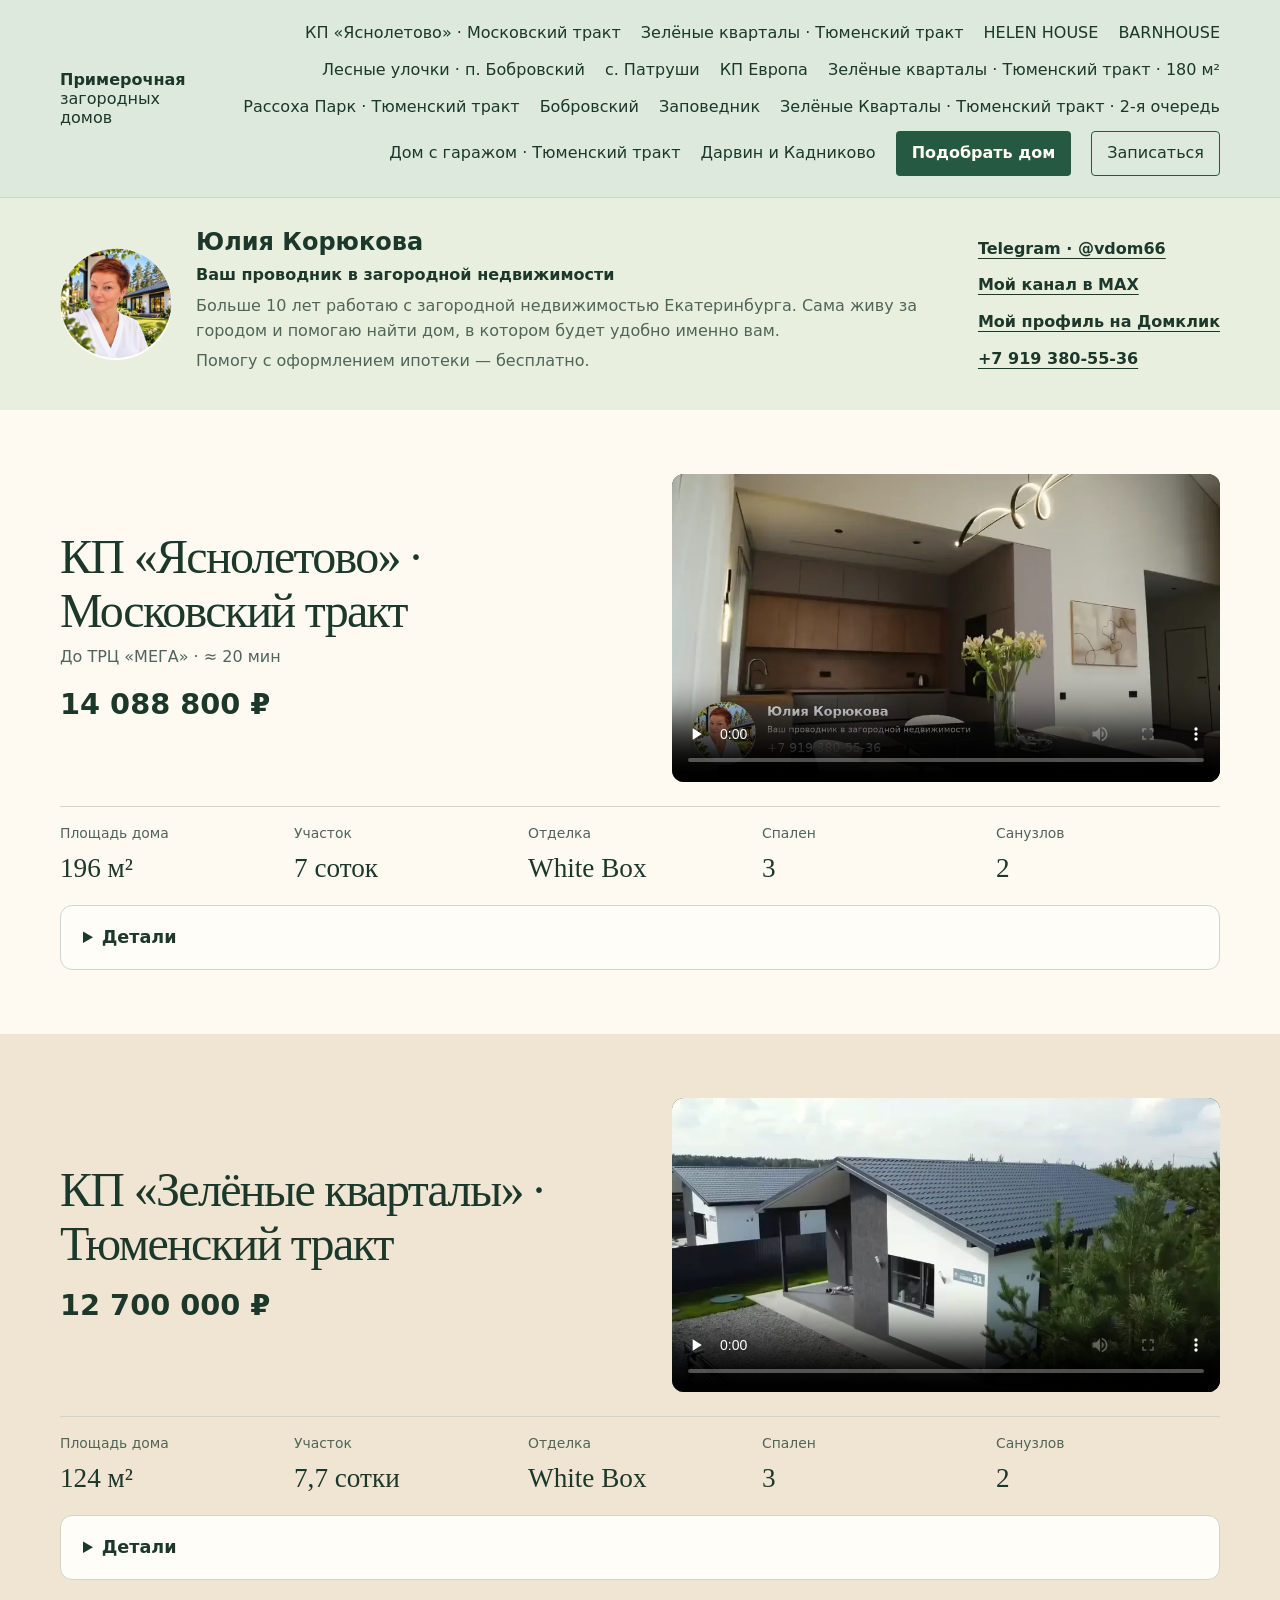
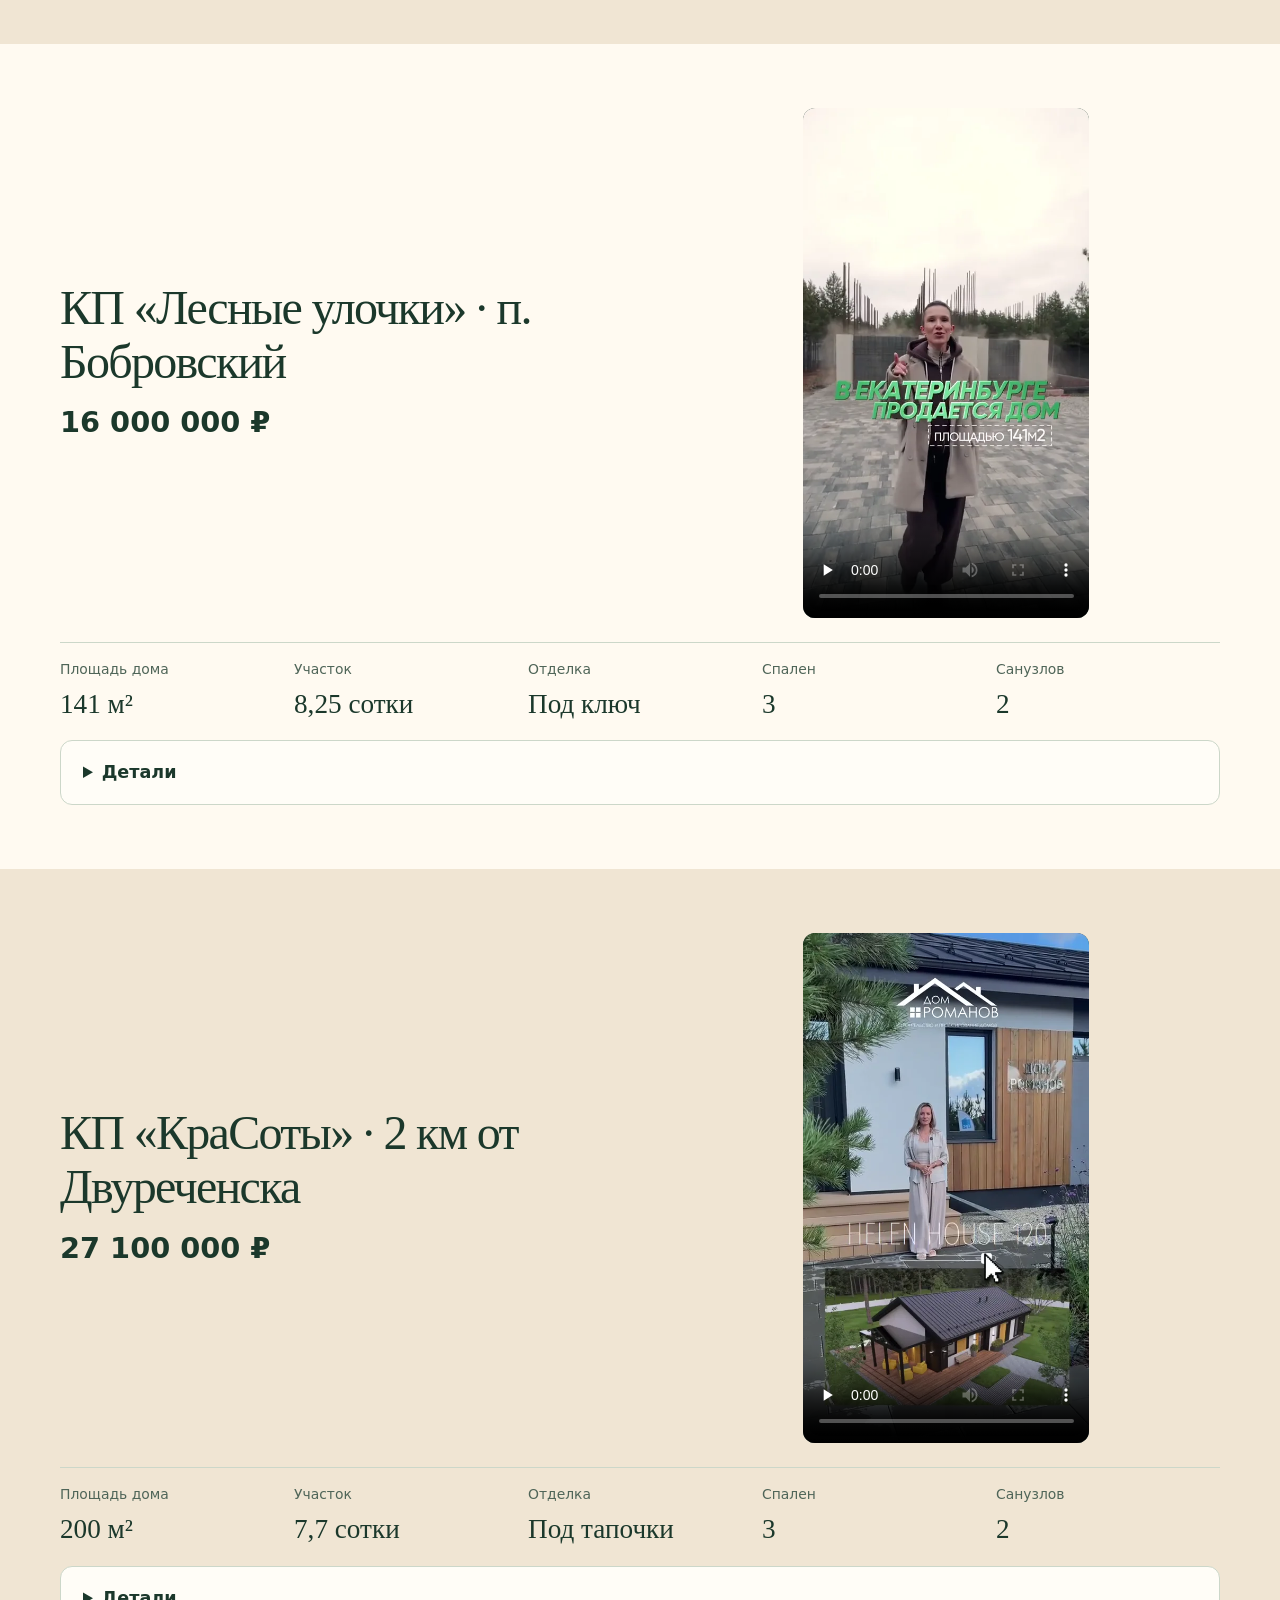
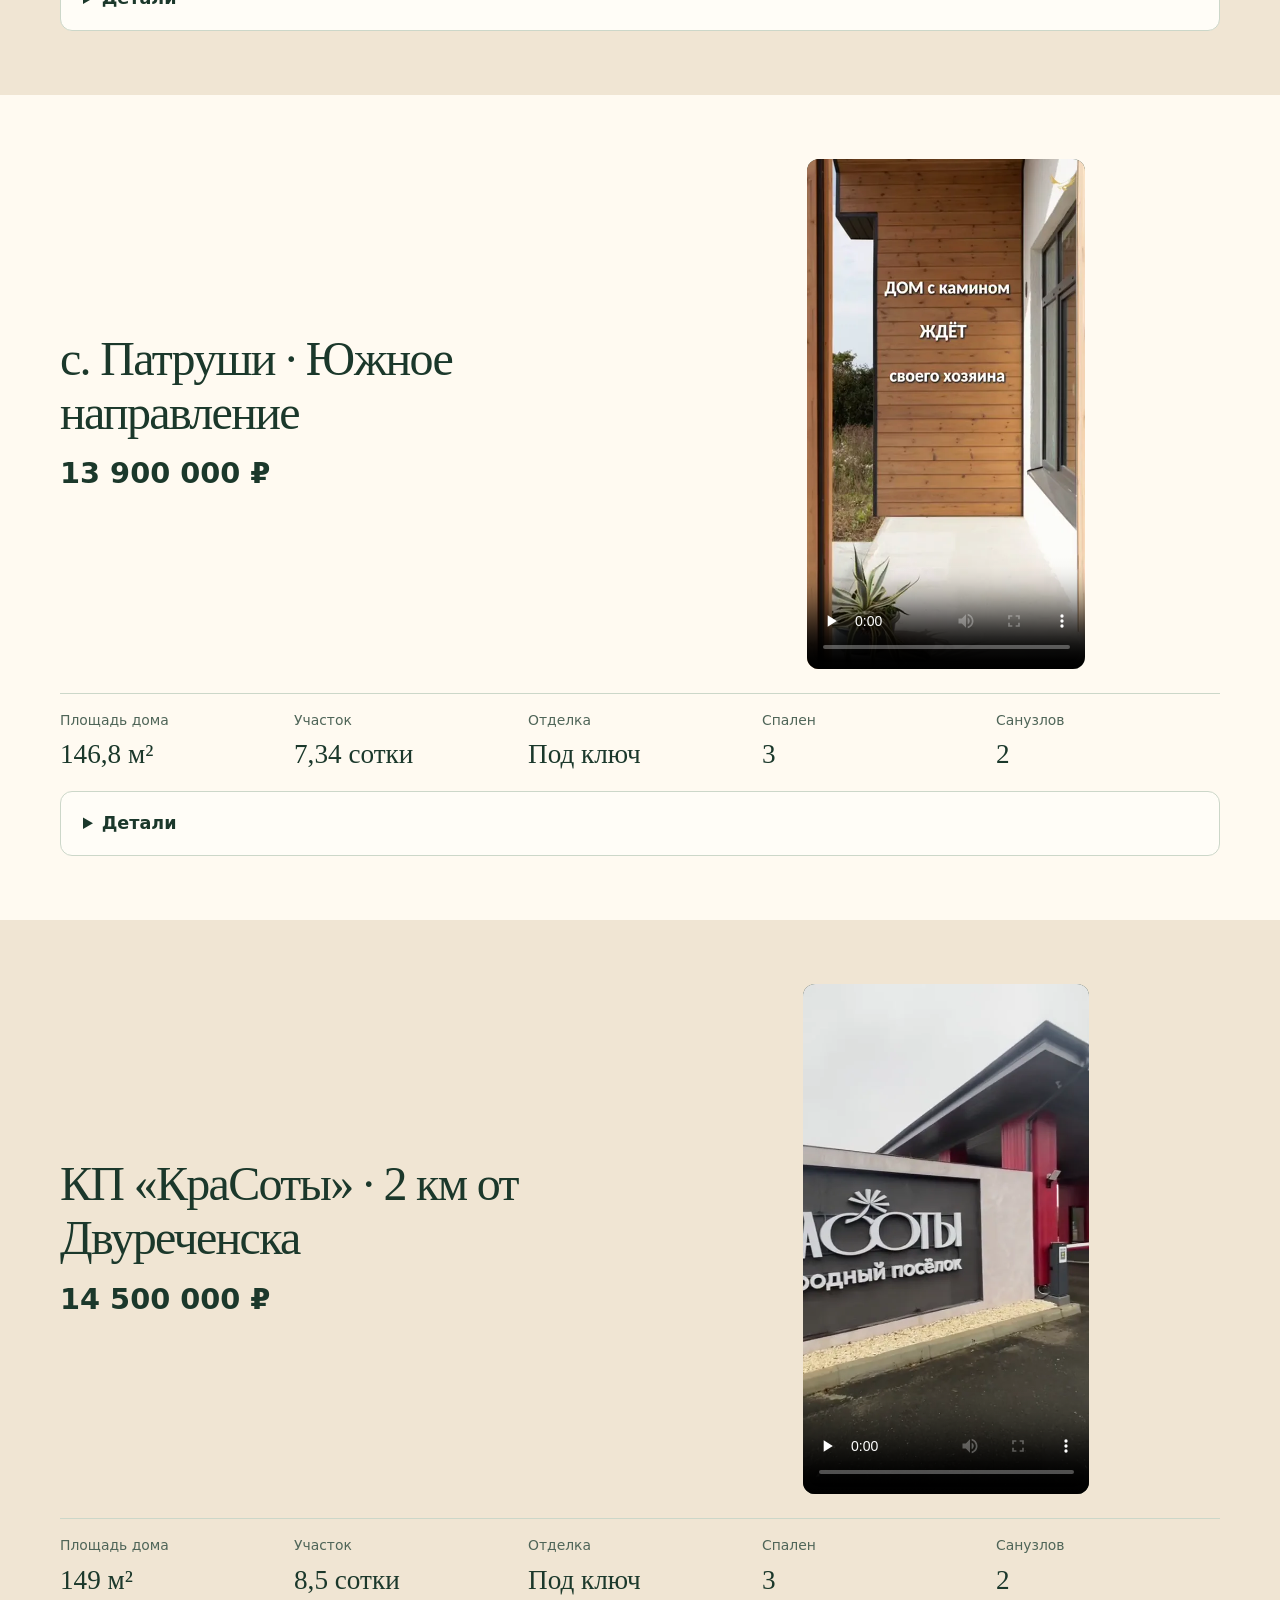
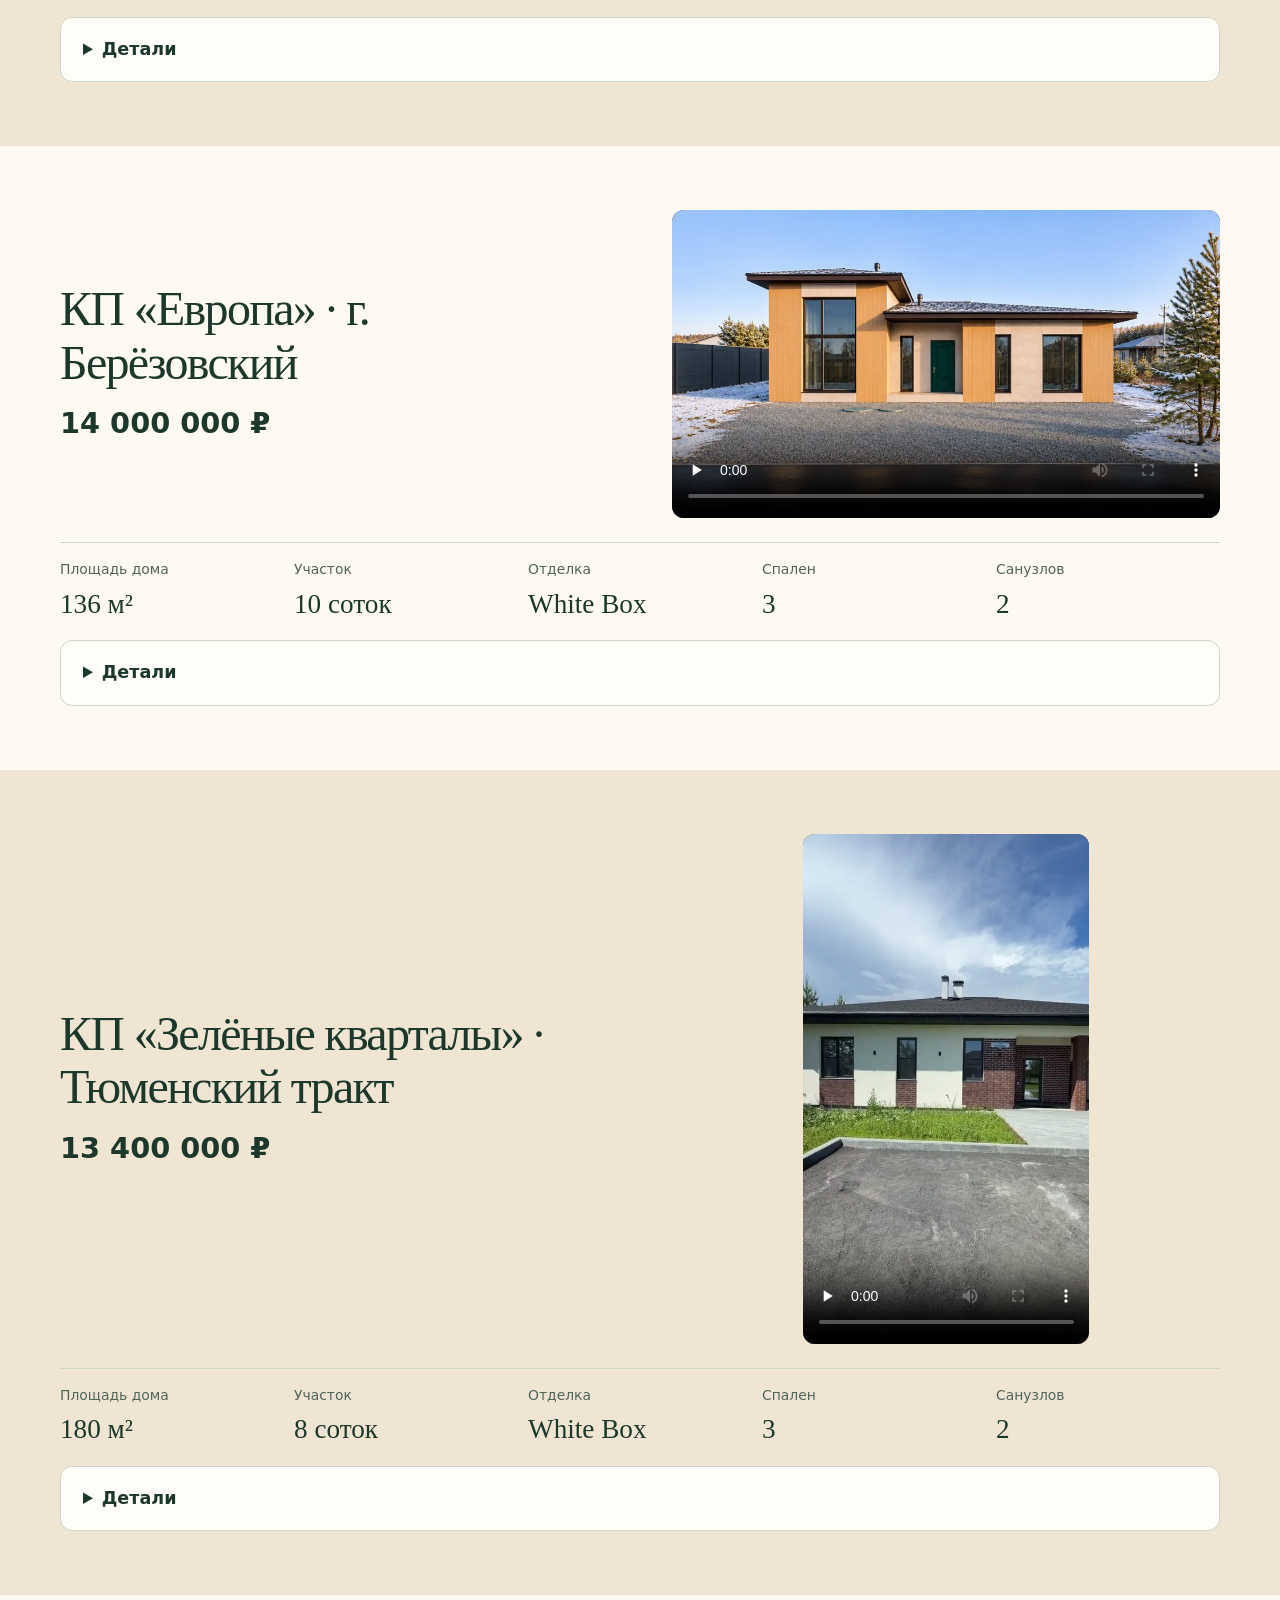
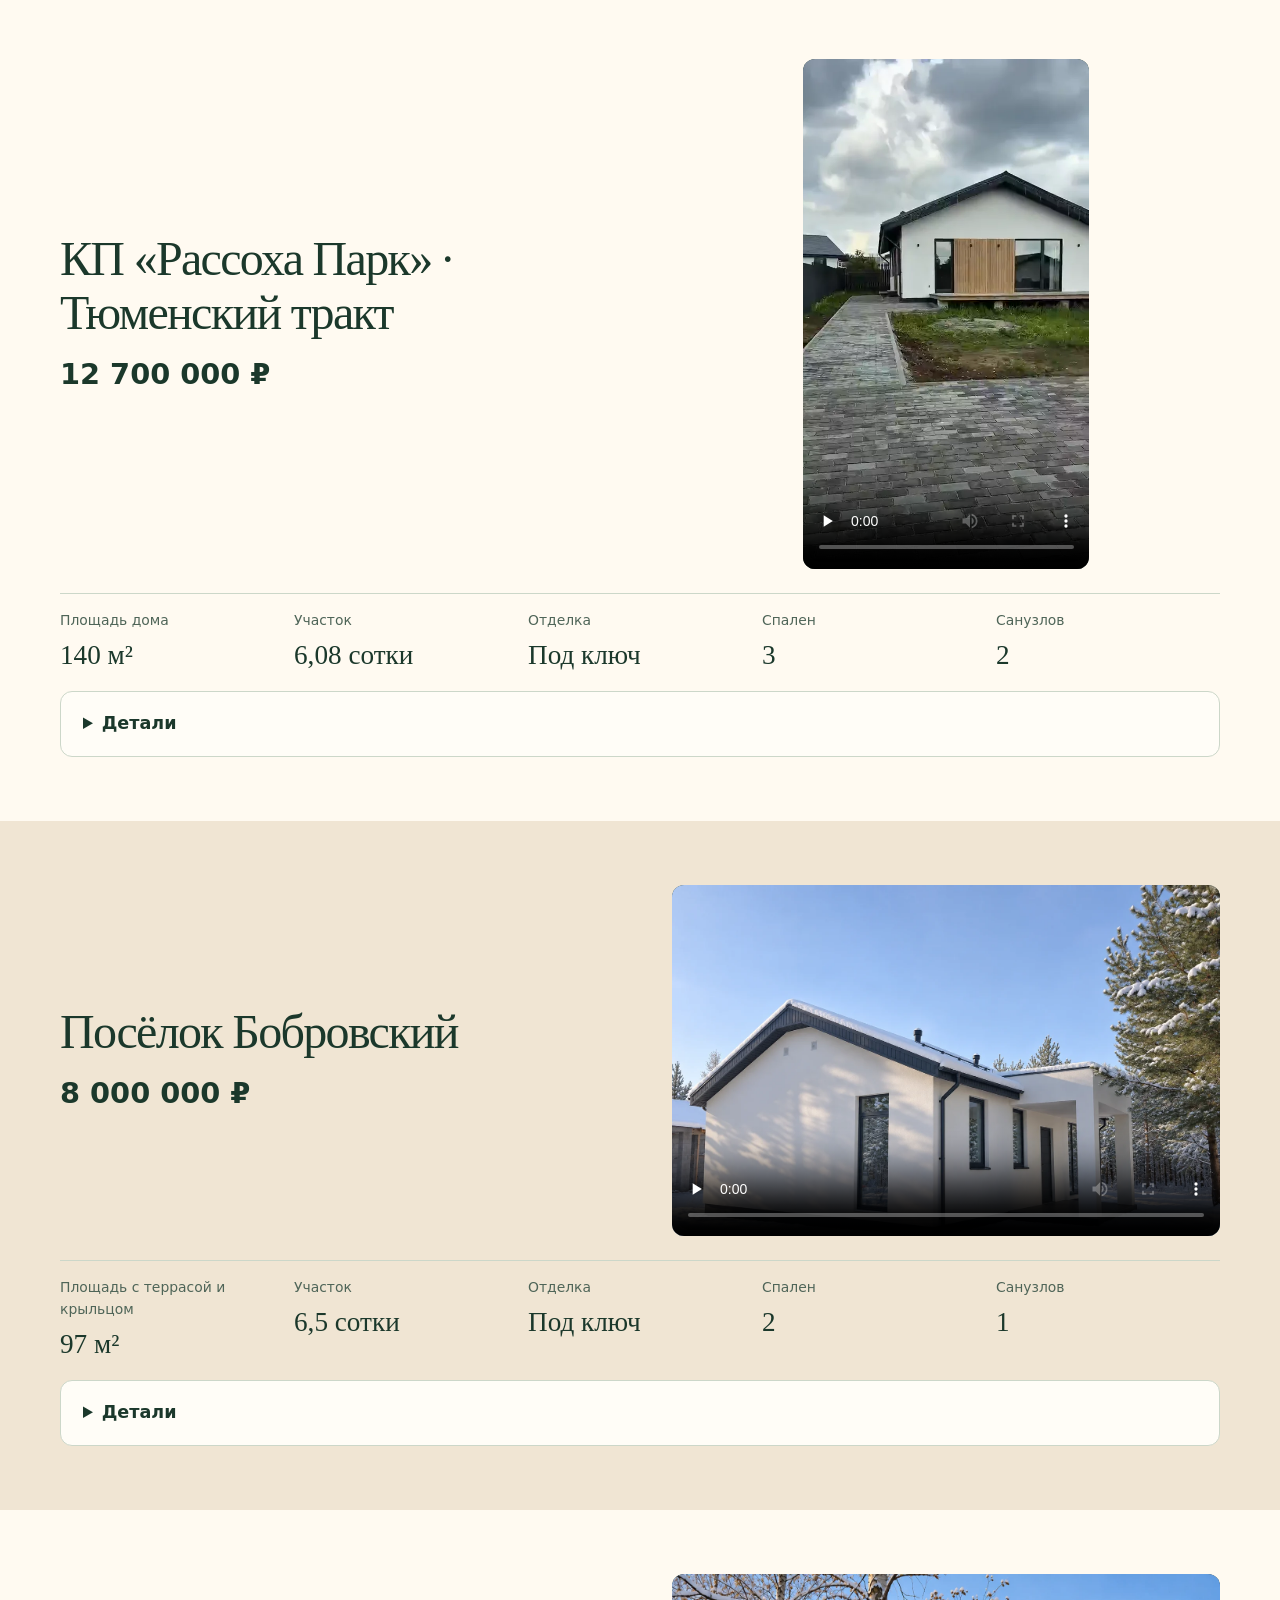
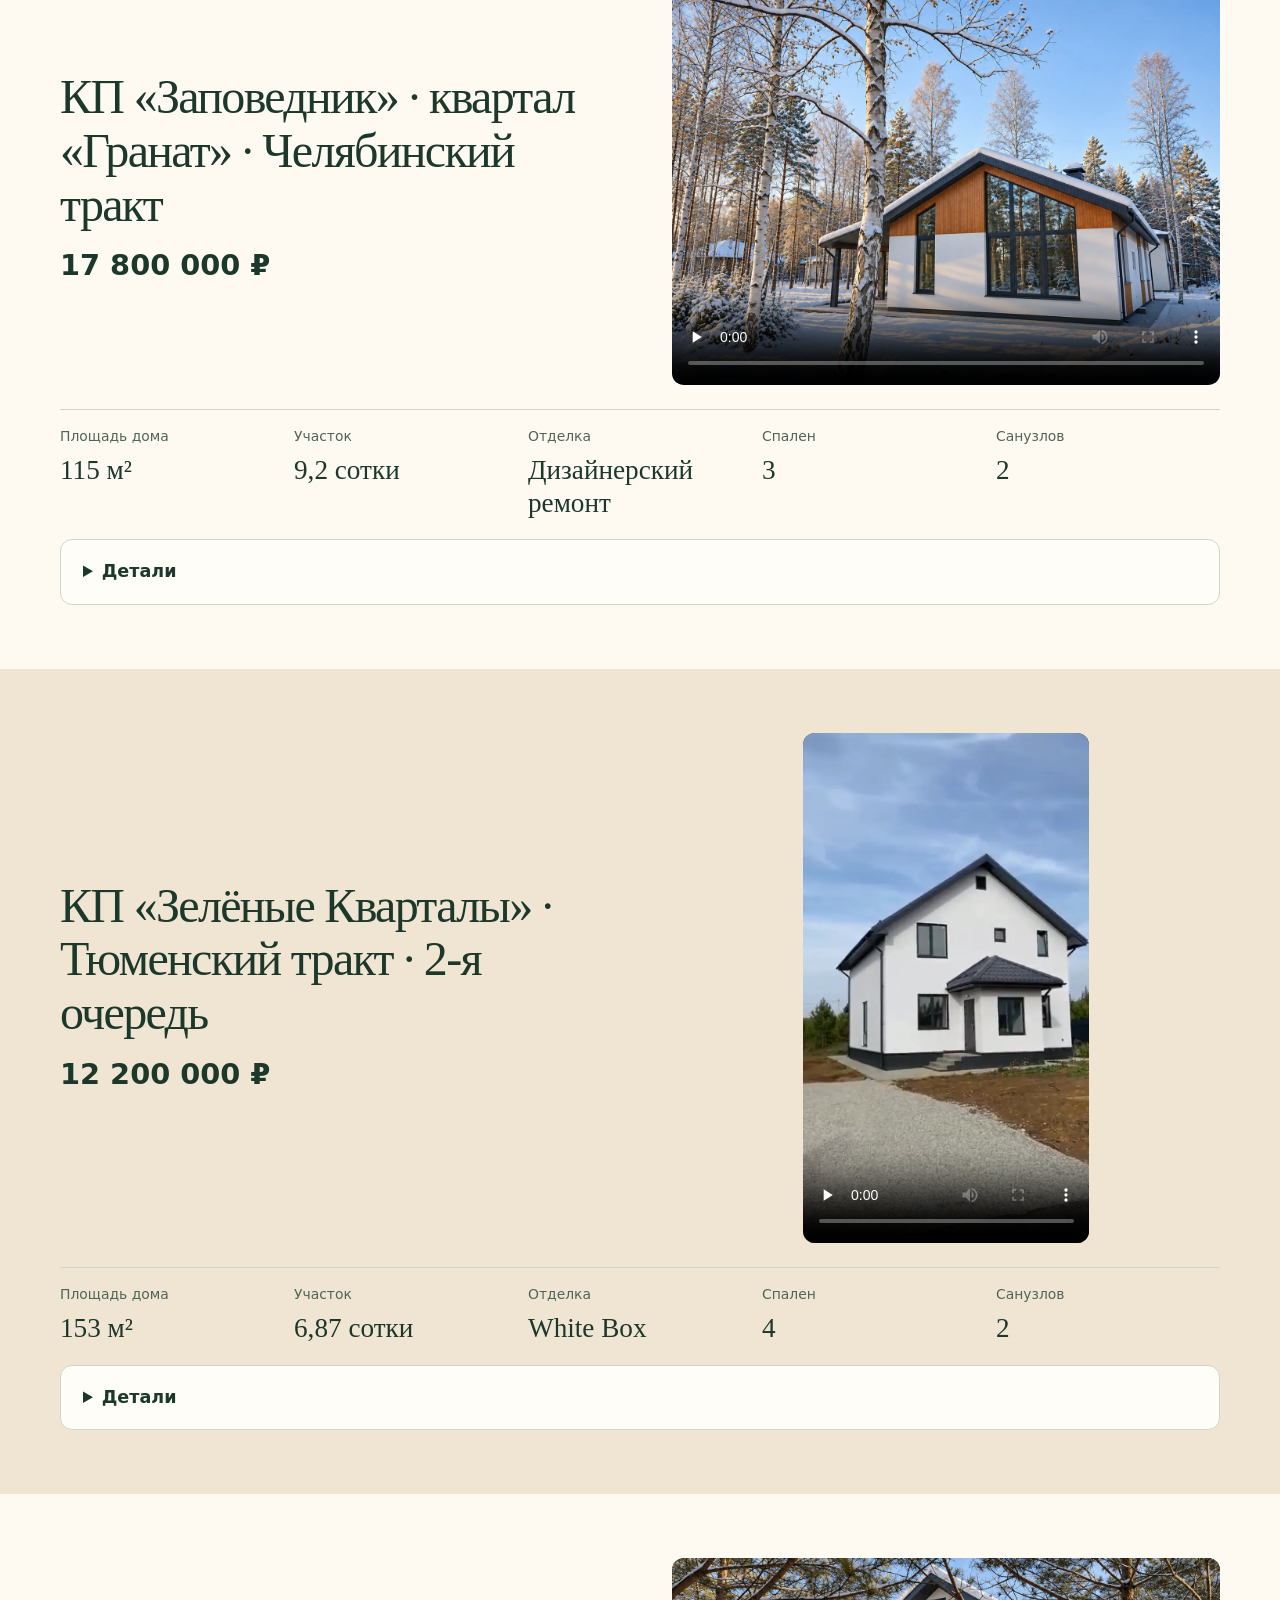
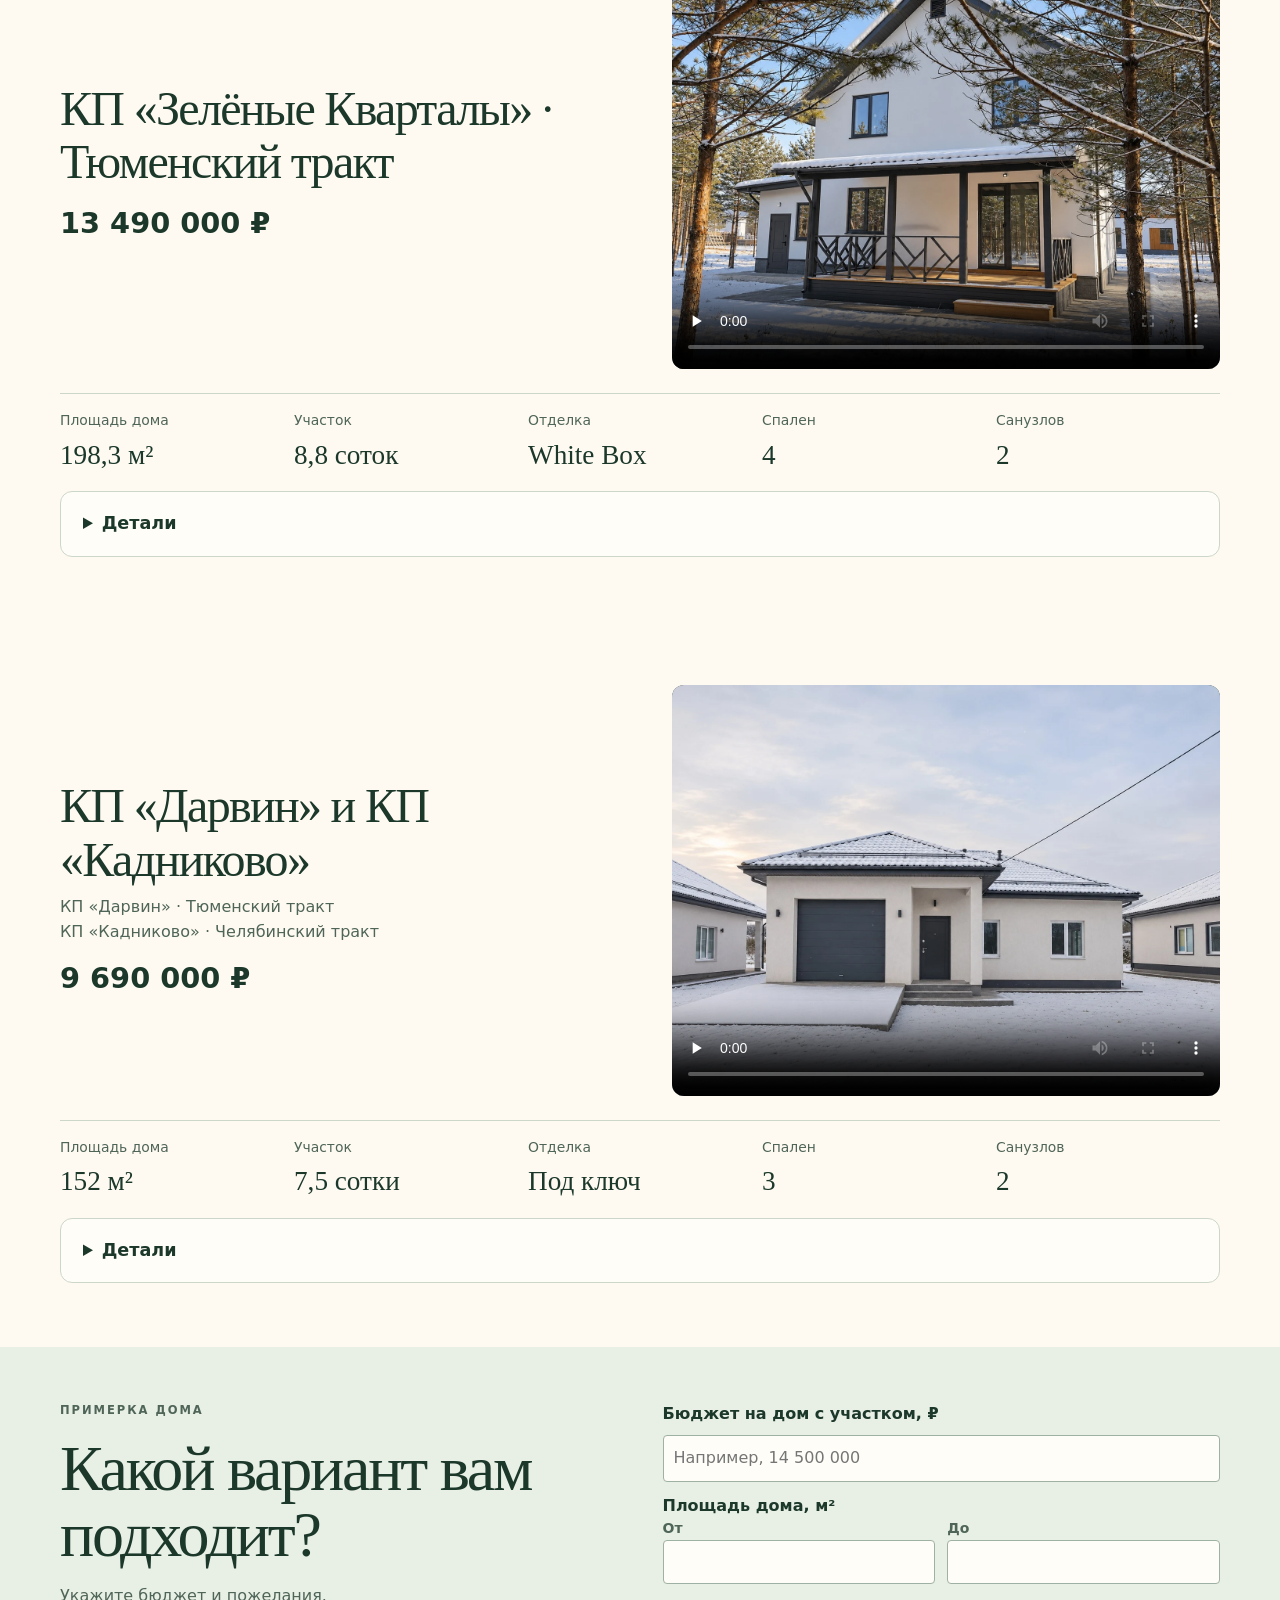
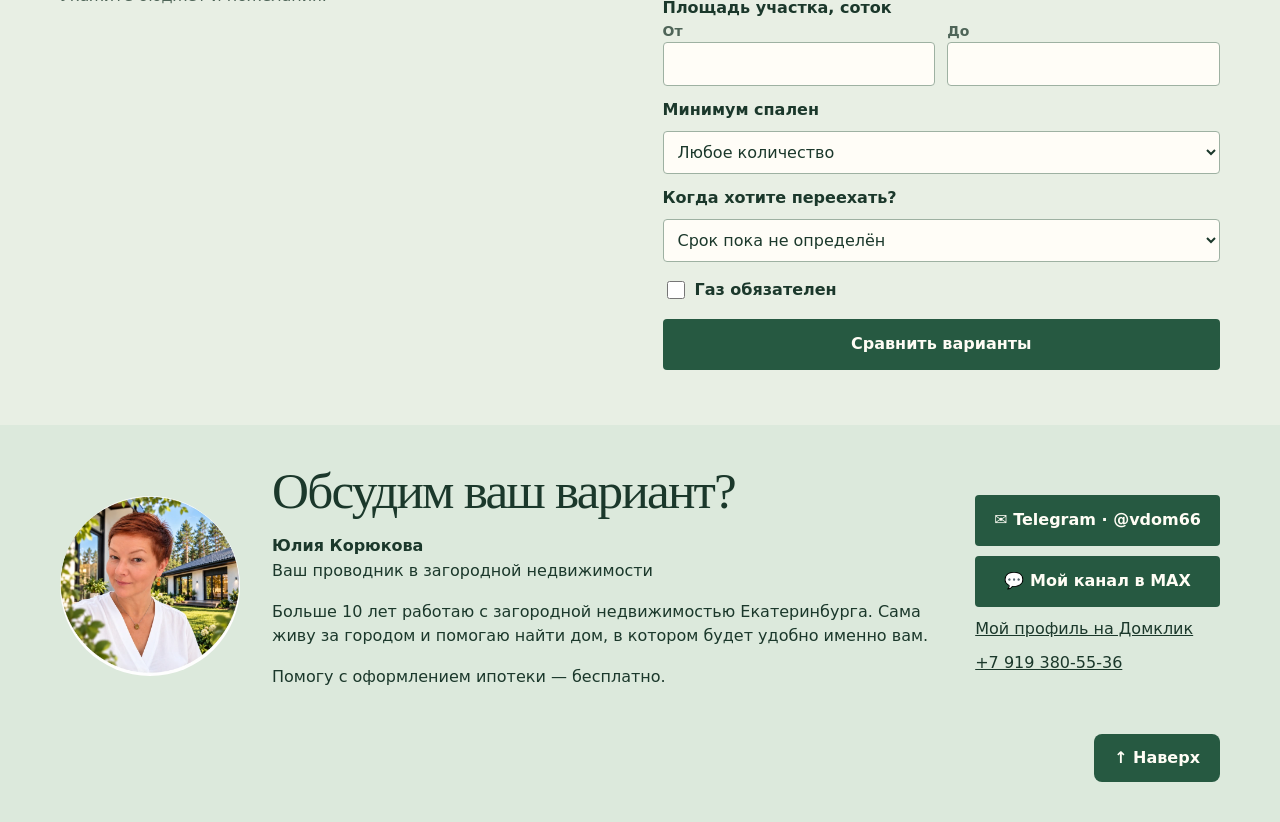
==== commit 146ff217: "Add files via upload" ====
--- a/index.html
+++ b/index.html
@@ -1,5 +1,5 @@
 <!doctype html>
-<html lang="ru"><head><meta charset="utf-8"><meta name="viewport" content="width=device-width, initial-scale=1"><title>Примерочная загородных домов — Екатеринбург</title><meta name="description" content="Готовые дома в Яснолетово и Лесных улочках, строительство SHiLO в Зелёных кварталах. Сравните варианты по вашим пожеланиям."><link rel="stylesheet" href="style.css?v=zk153"><script src="fit.js?v=dar152" defer></script></head>
+<html lang="ru"><head><meta charset="utf-8"><meta name="viewport" content="width=device-width, initial-scale=1"><title>Примерочная загородных домов — Екатеринбург</title><meta name="description" content="Готовые дома в Яснолетово и Лесных улочках, строительство SHiLO в Зелёных кварталах. Сравните варианты по вашим пожеланиям."><link rel="stylesheet" href="style.css?v=zk153"><script src="fit.js?v=dar152-9690" defer></script></head>
 <body><header class="wrap" id="top"><a class="brand" href="#">Примерочная<br><span>загородных домов</span></a><nav aria-label="Разделы сайта"><a href="#title">КП «Яснолетово» · Московский тракт</a><a href="#shilo">Зелёные кварталы · Тюменский тракт</a><a href="#helen">HELEN HOUSE</a><a href="#barnhouse">BARNHOUSE</a><a href="#lesnye">Лесные улочки · п. Бобровский</a><a href="#polyana">с. Патруши</a><a href="#europa">КП Европа</a><a href="#green180">Зелёные кварталы · Тюменский тракт · 180 м²</a><a href="#rassoha">Рассоха Парк · Тюменский тракт</a><a href="#bobrovsky">Бобровский</a><a href="#granat">Заповедник</a><a href="#zk153">Зелёные Кварталы · Тюменский тракт · 2-я очередь</a><a href="#zk198">Дом с гаражом · Тюменский тракт</a><a href="#dar152">Дарвин и Кадниково</a><a class="button compare-link" href="#fit">Подобрать дом</a><a class="outline" href="#contact">Записаться</a></nav></header>
 <main>
 <div class="about-band"><section class="wrap about-yulia" aria-label="О Юлии Корюковой">
@@ -230,7 +230,7 @@
 <div class="property-overview property-card-summary">
 <div class="property-copy"><h2 class="property-location">КП «Дарвин» и КП «Кадниково»</h2>
 <p class="property-location-note">КП «Дарвин» · Тюменский тракт<br>КП «Кадниково» · Челябинский тракт</p>
-<p class="price">9 890 000 ₽</p></div>
+<p class="price">9 690 000 ₽</p></div>
 <div class="property-media"><video width="1280" height="720" controls preload="none" playsinline poster="dar152-fasad.webp" src="dar152-tour.mp4" aria-label="Видеообзор дома 152 м² с гаражом"></video></div></div>
 <dl class="facts"><div><dt>Площадь дома</dt><dd>152 м²</dd></div><div><dt>Участок</dt><dd>7,5 сотки</dd></div><div><dt>Отделка</dt><dd>Под ключ</dd></div><div><dt>Спален</dt><dd>3</dd></div><div><dt>Санузлов</dt><dd>2</dd></div></dl>
 <details class="property-details"><summary>Детали</summary><div class="property-details-content">
